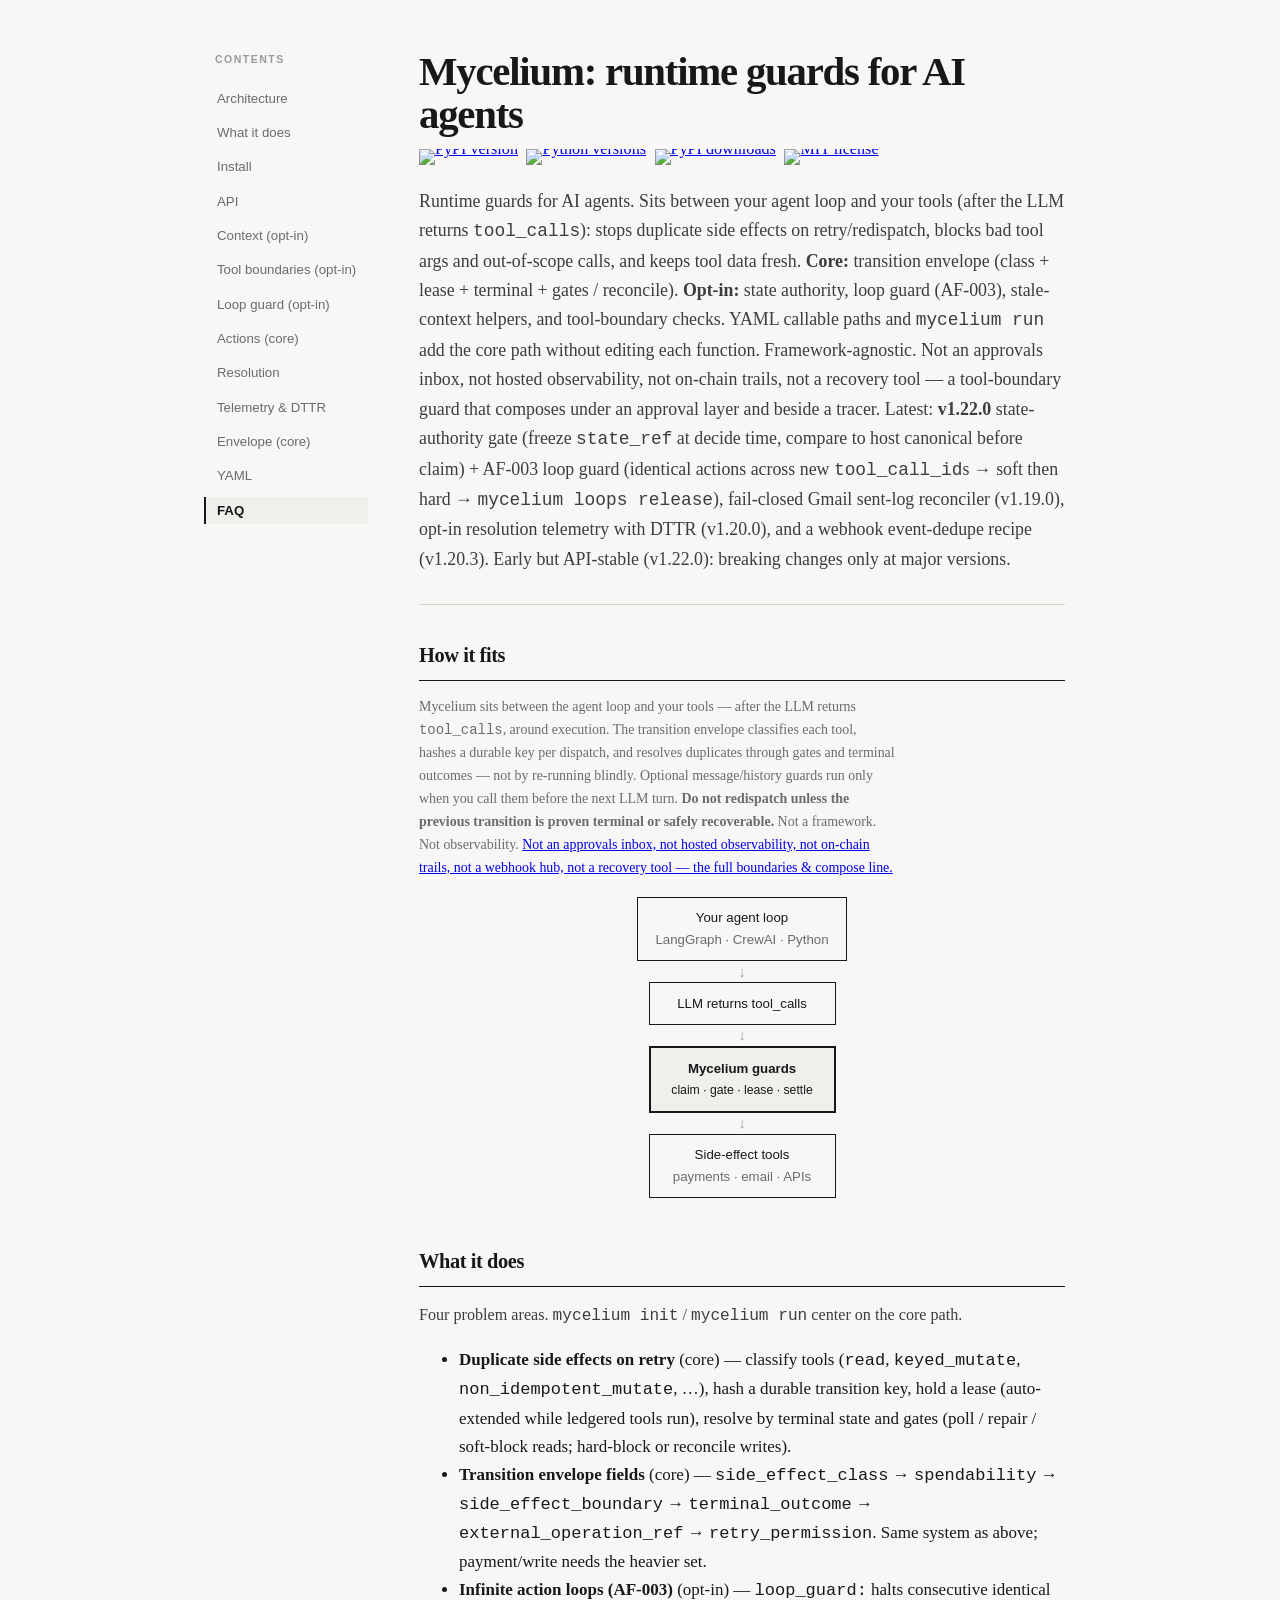
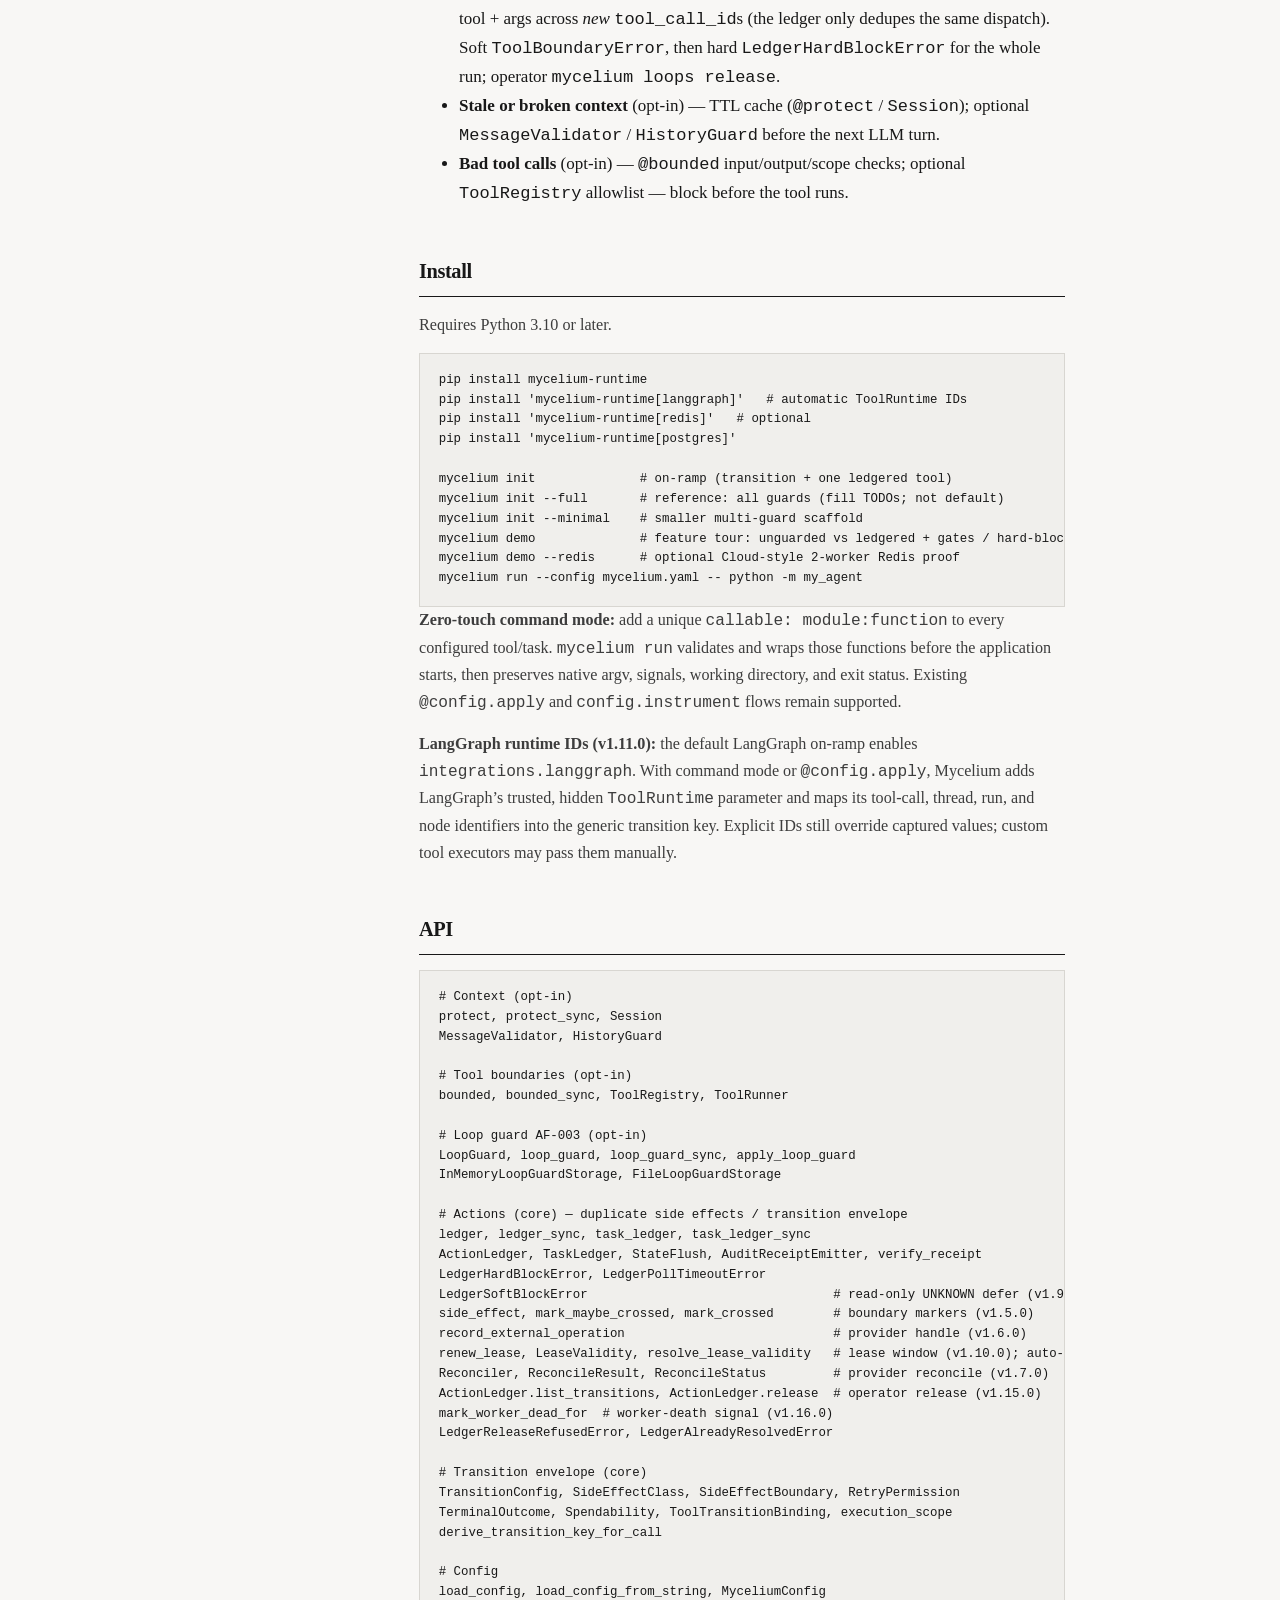
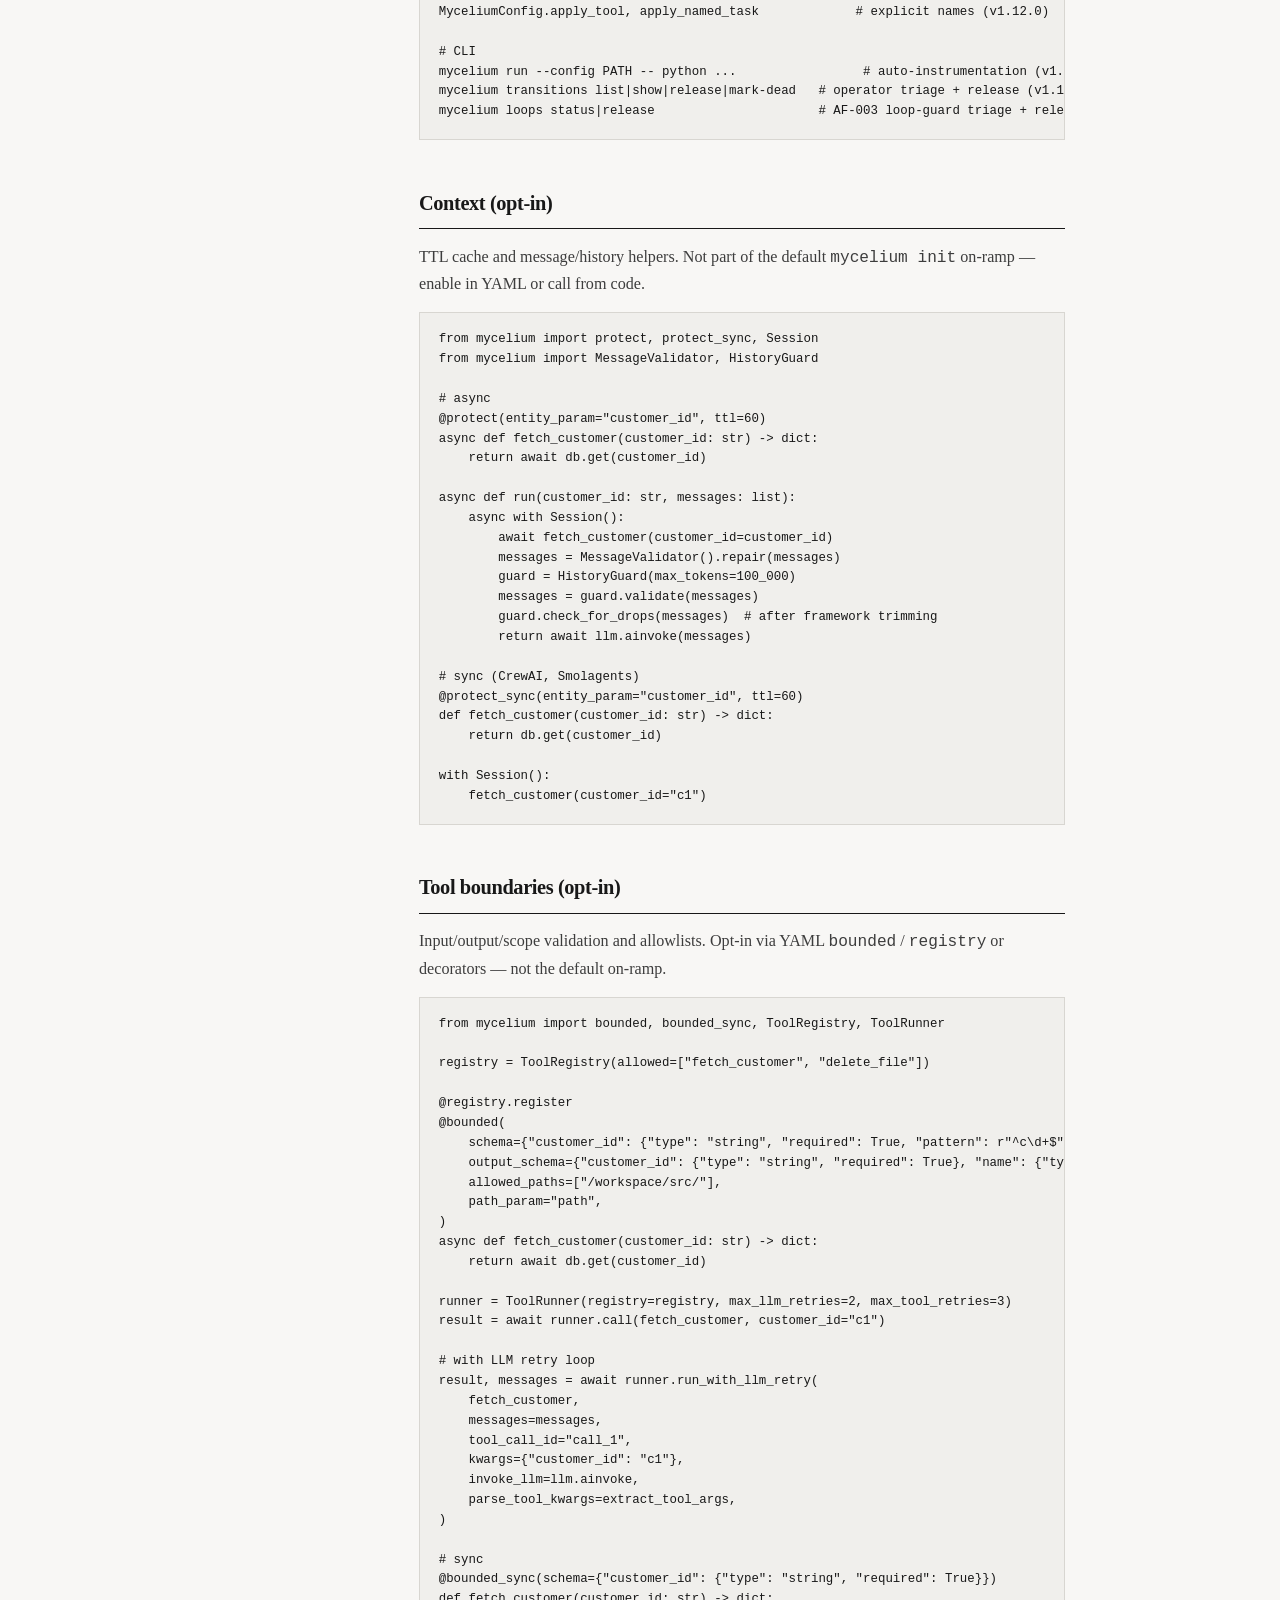
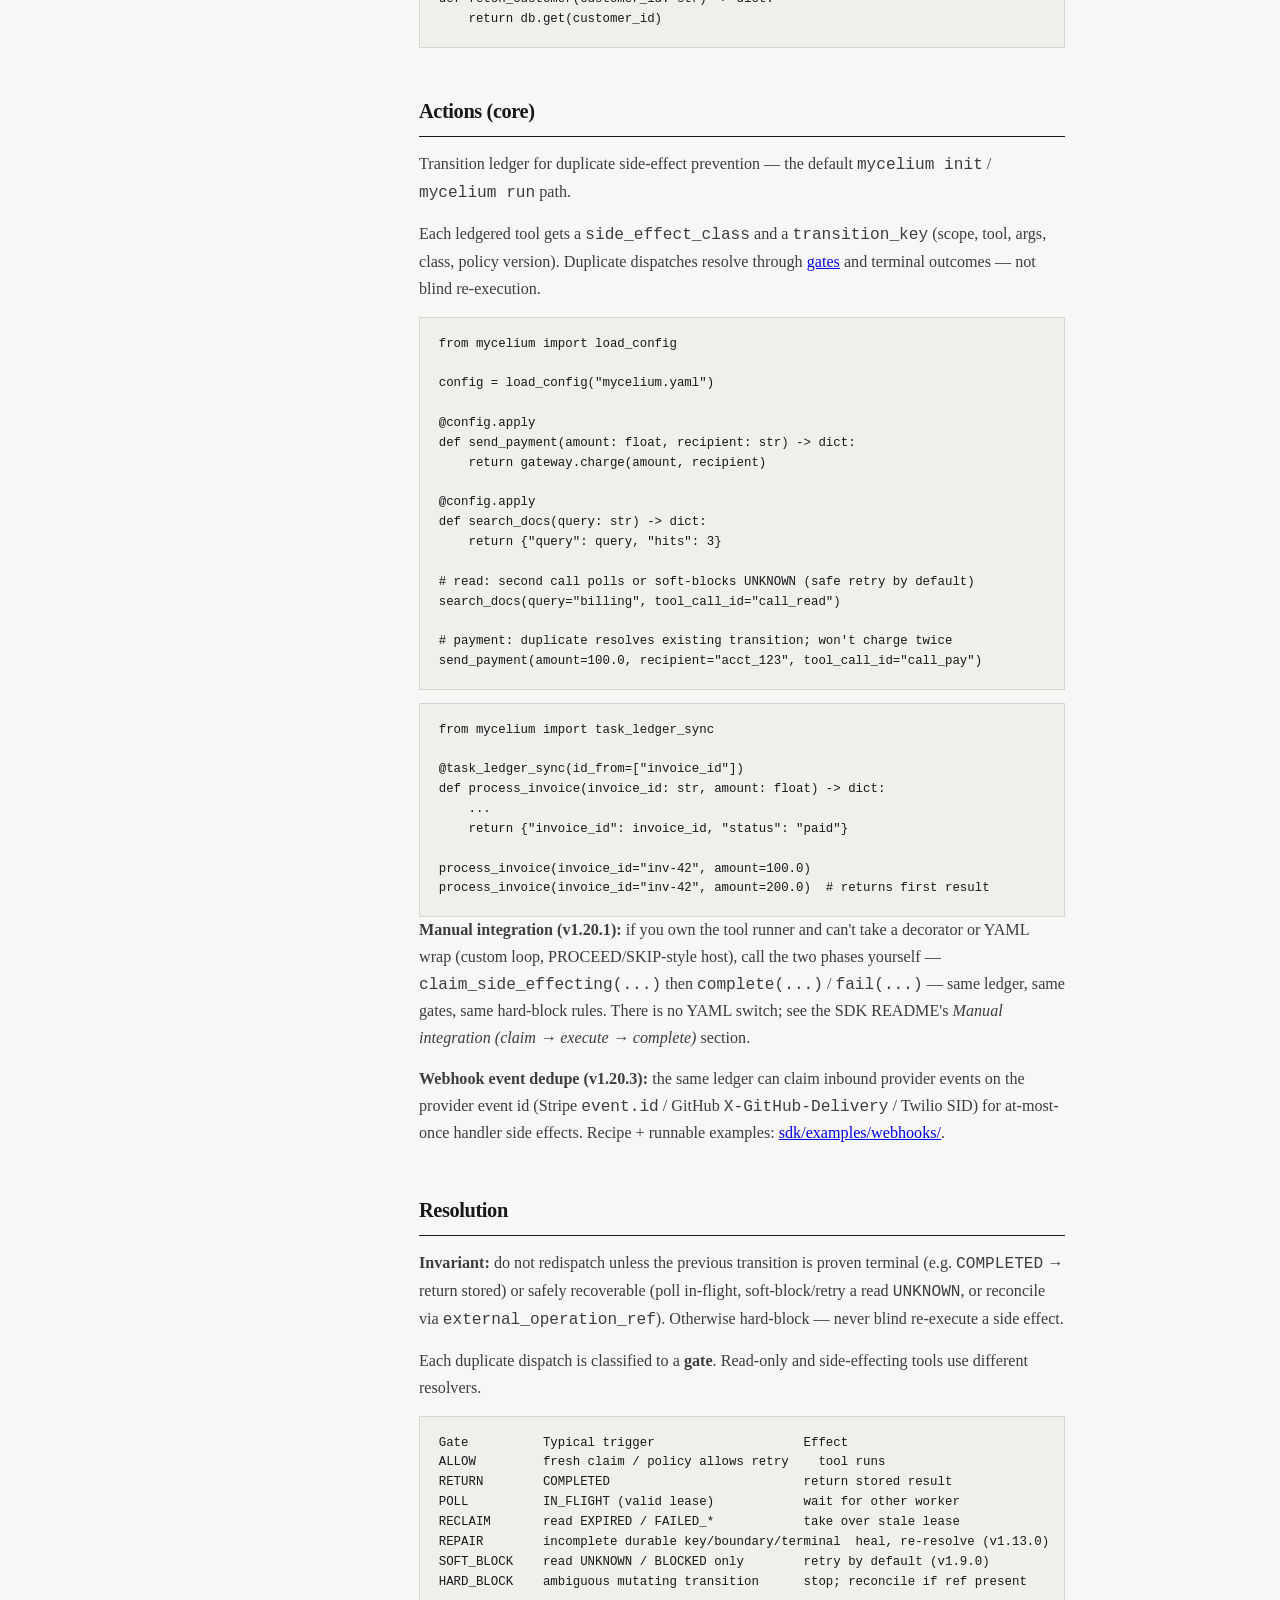
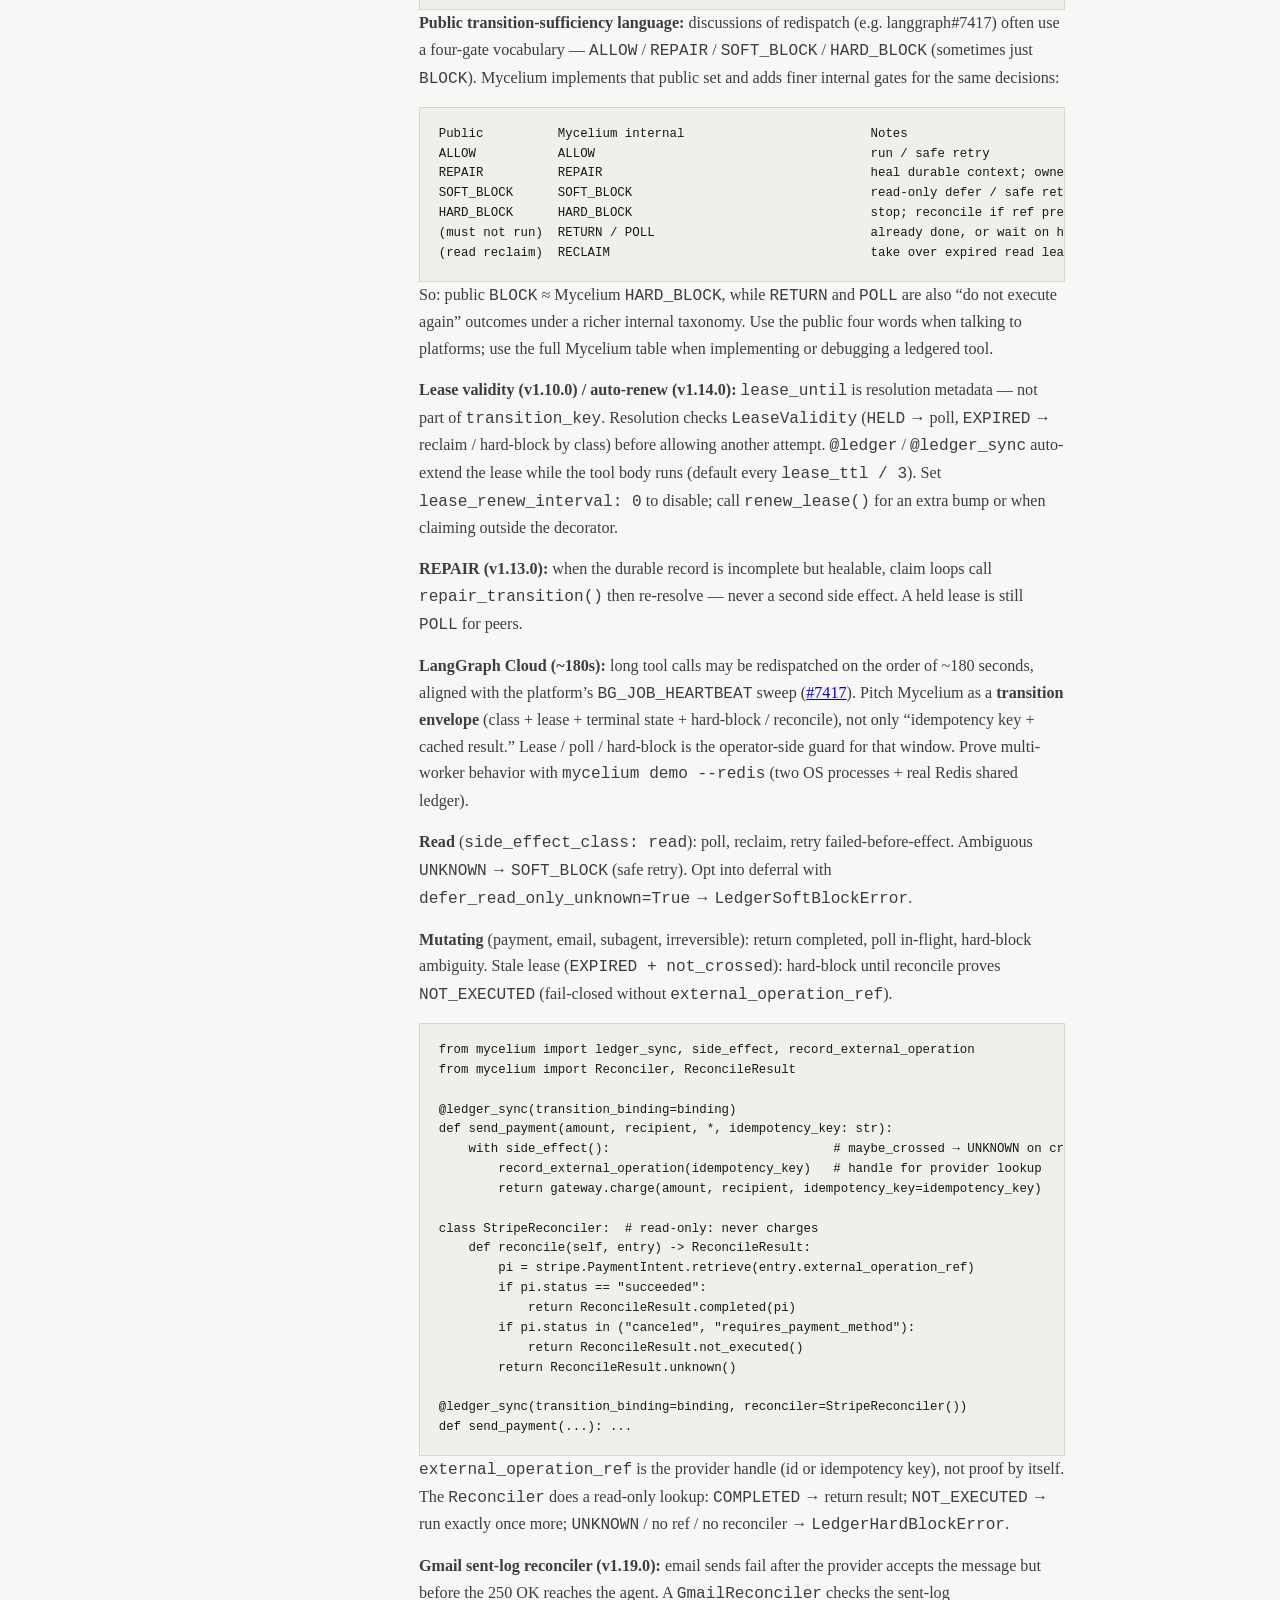
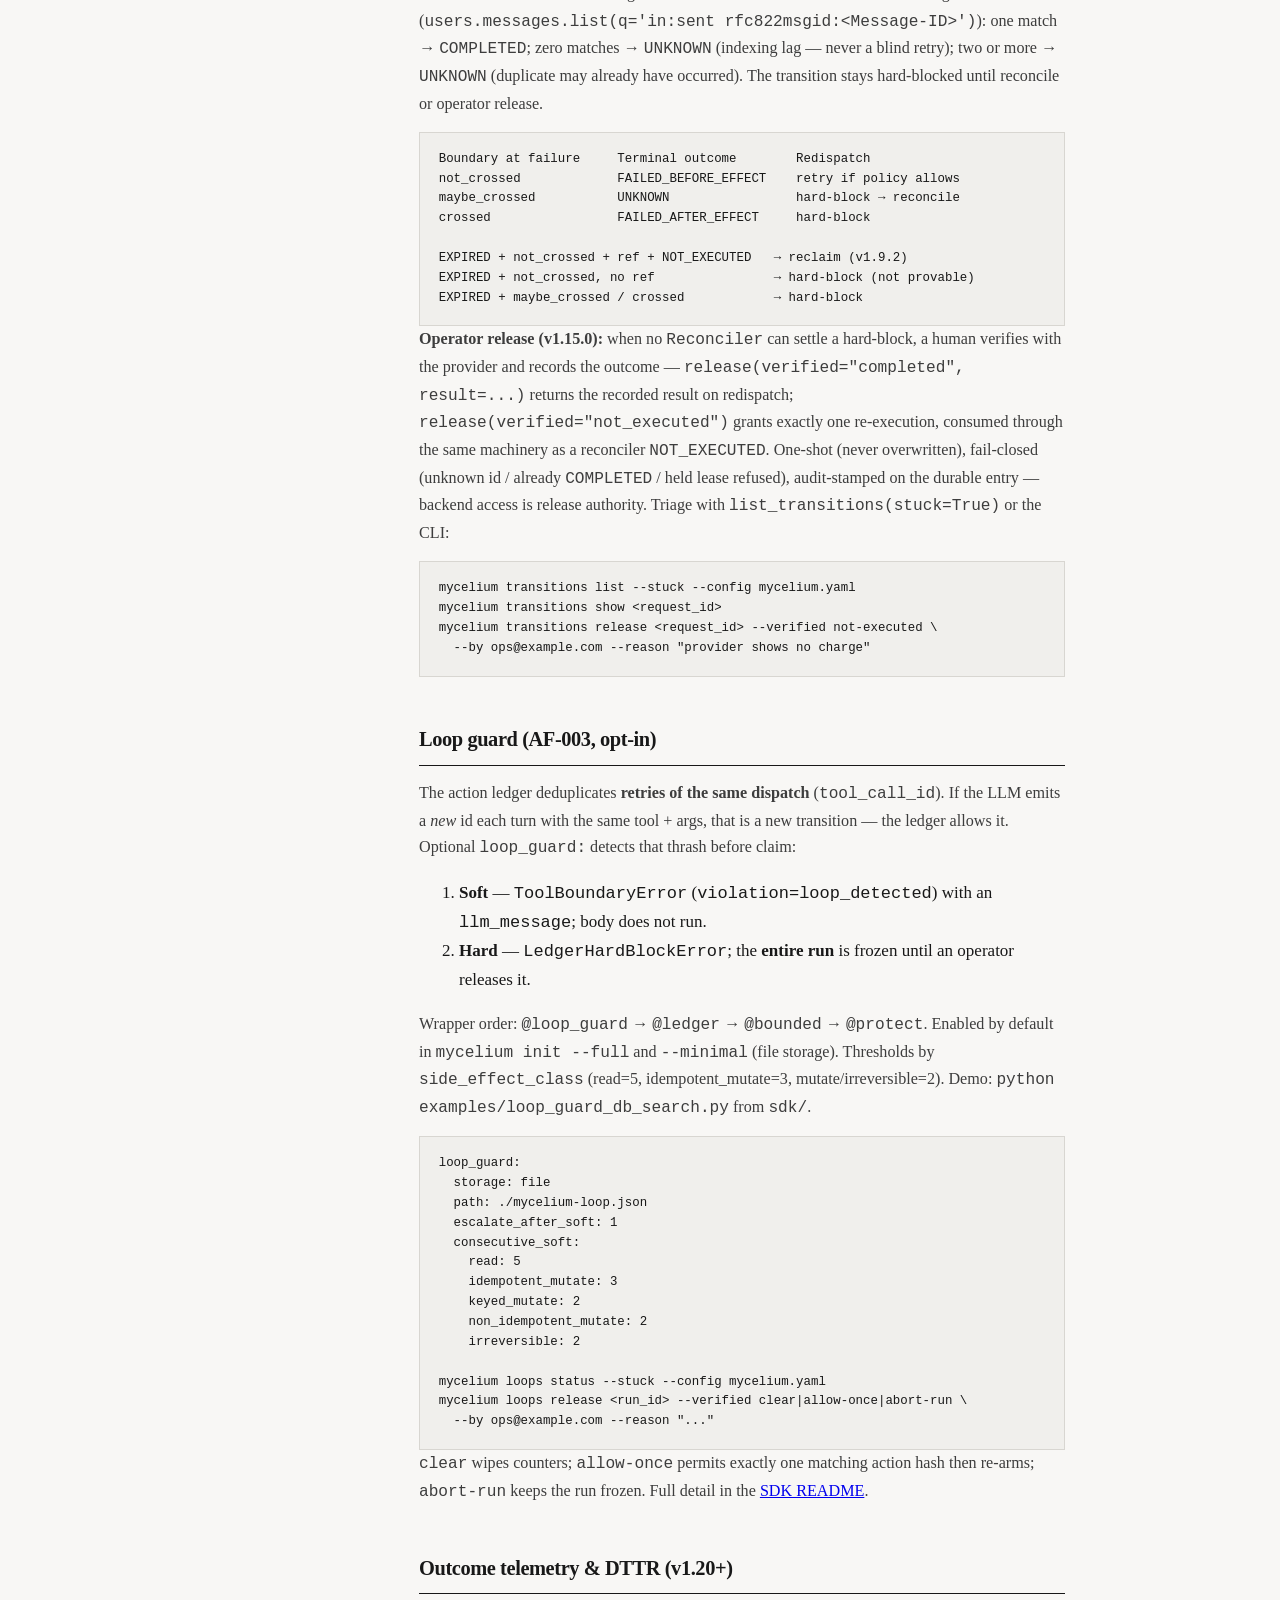
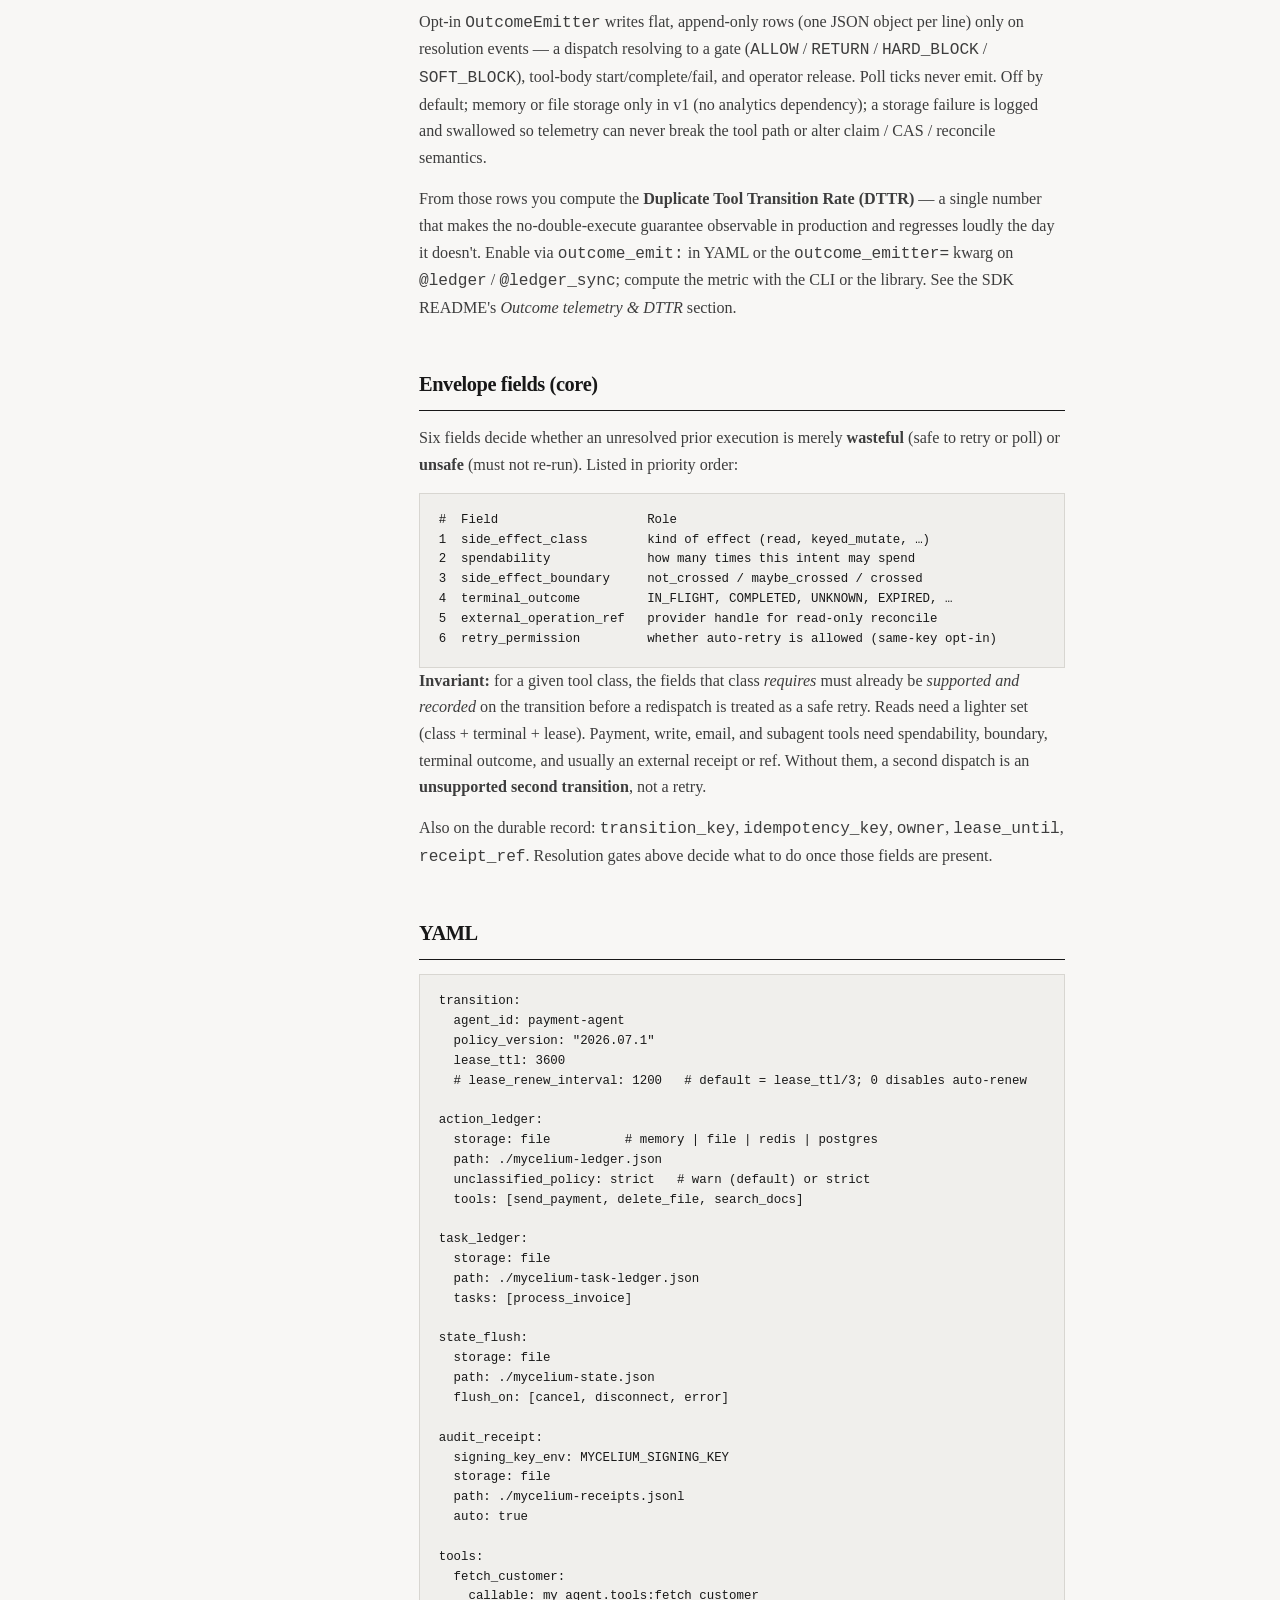
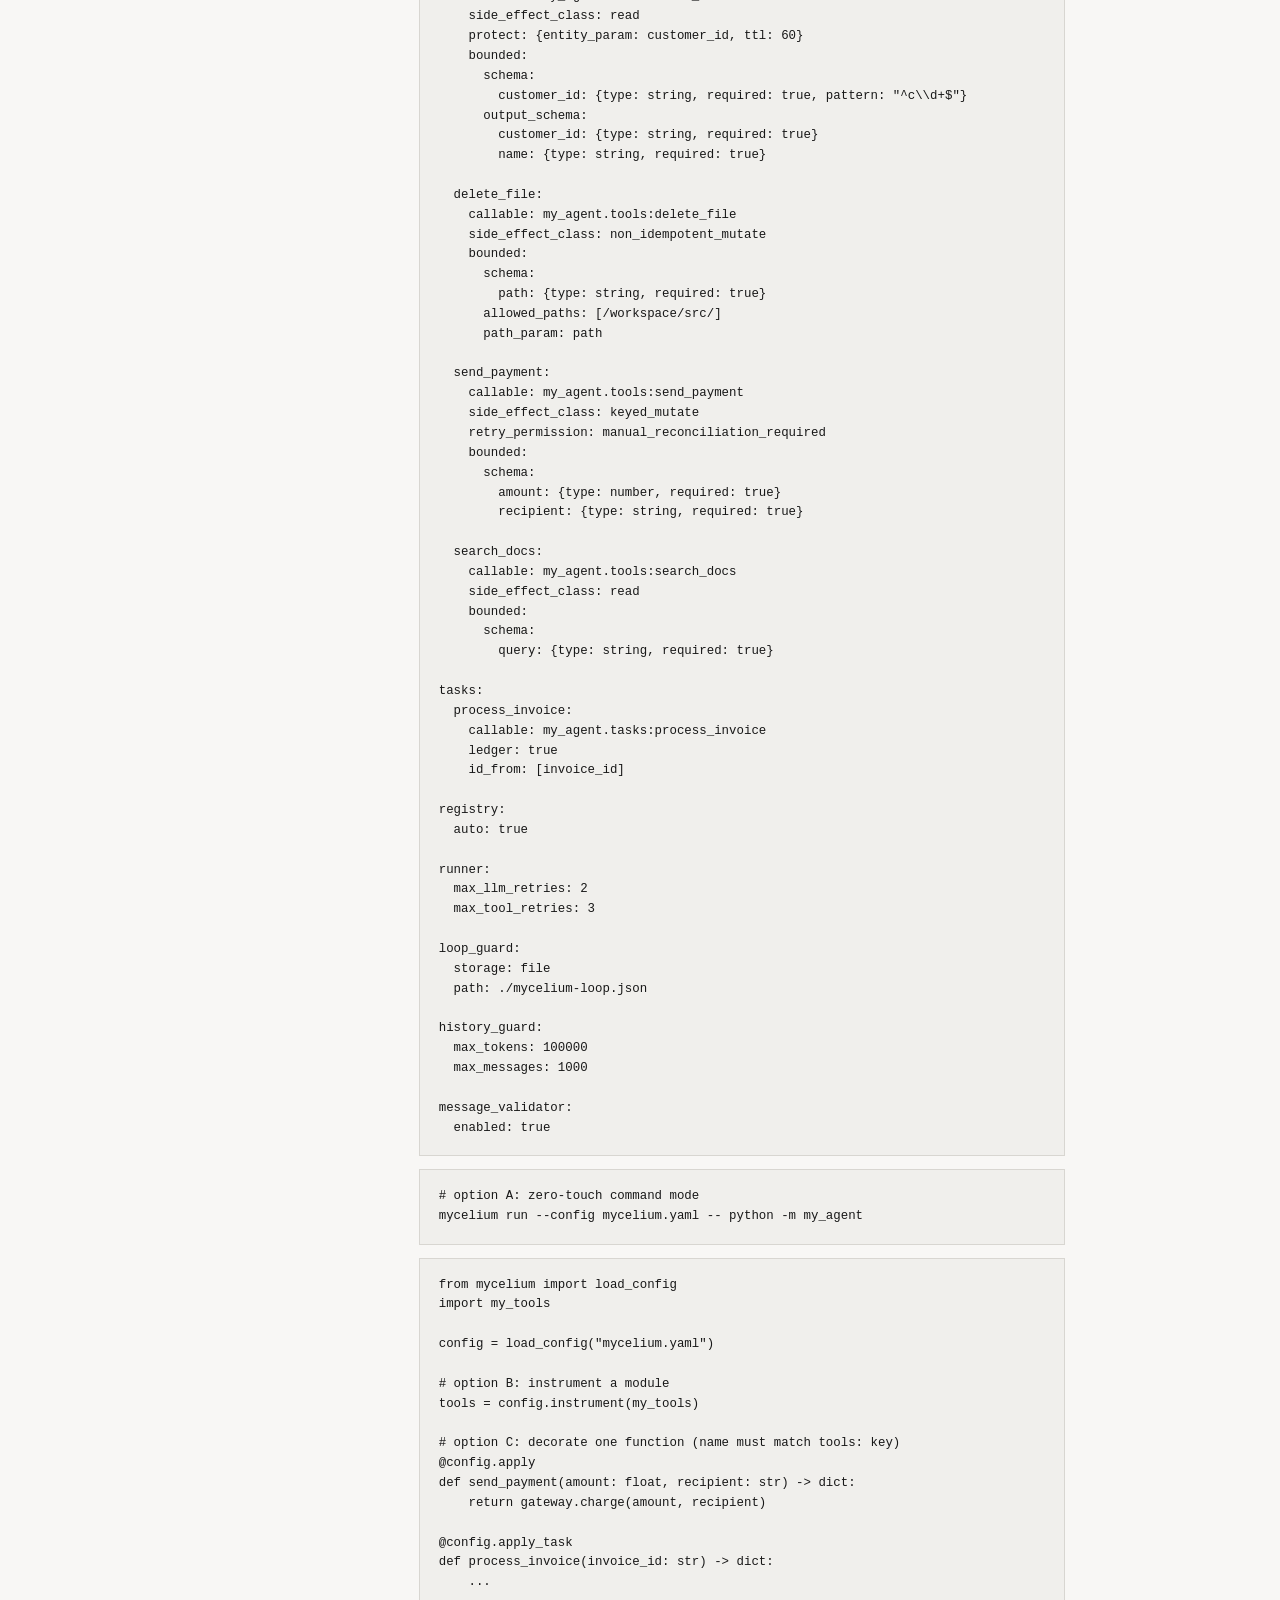
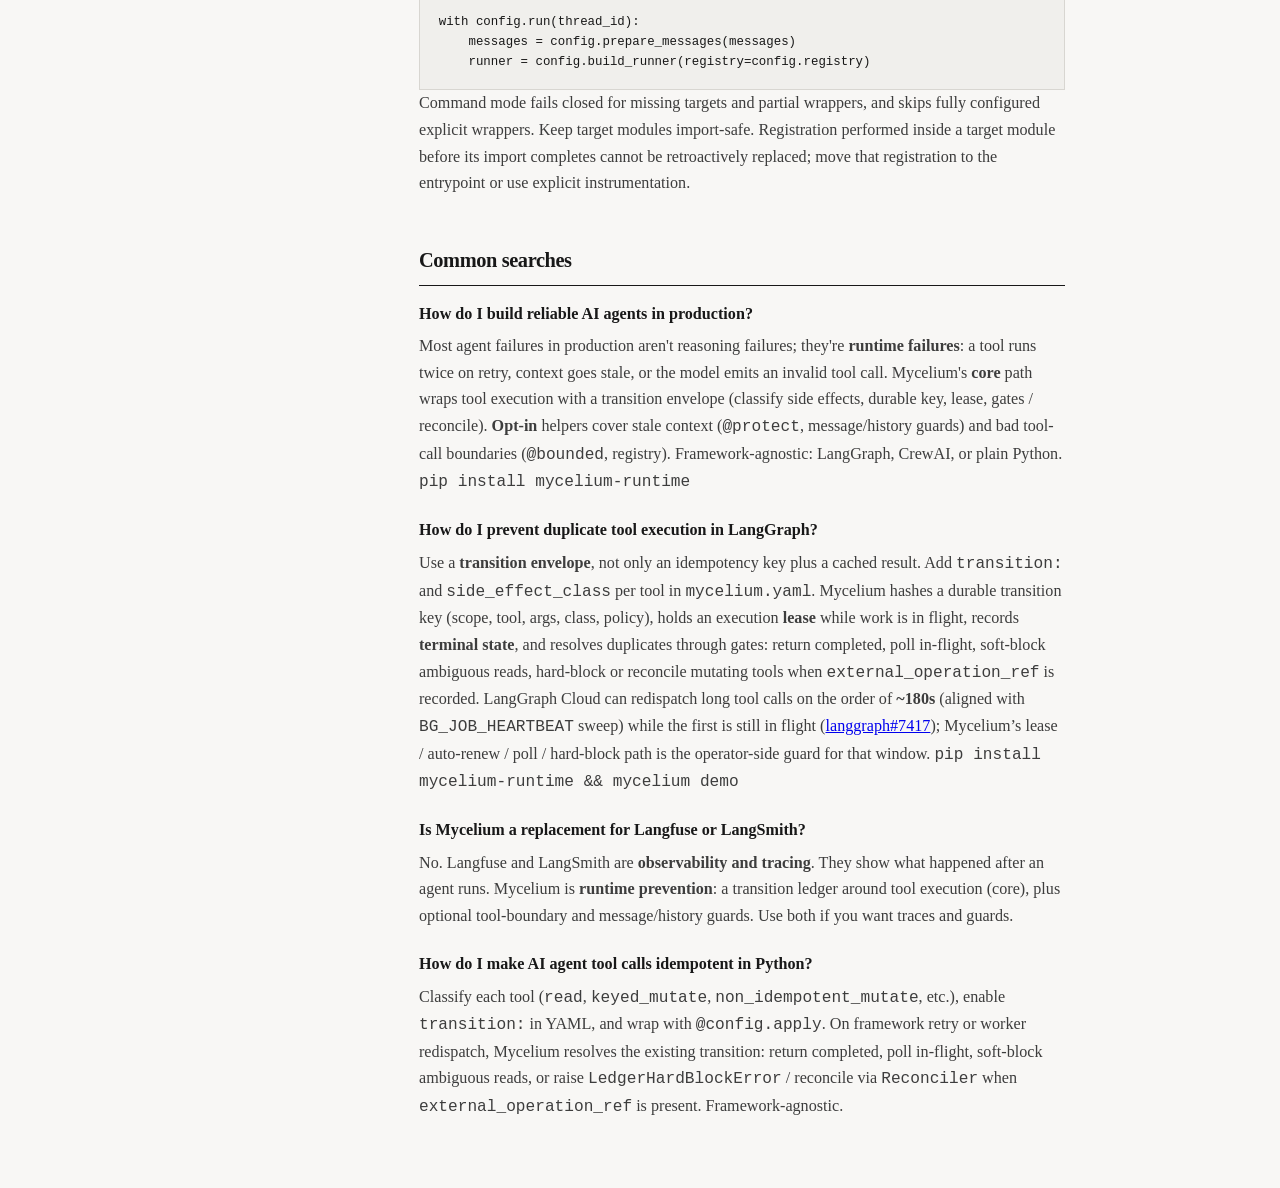
==== docs/index.html @ 19324536 "feat: add state-authority execution gate (v1.22.0) Refuse tool calls derived from a superseded state" ====
<!DOCTYPE html>
<html lang="en">
<head>
  <meta charset="UTF-8">
  <meta name="viewport" content="width=device-width, initial-scale=1.0">
  <title>Mycelium: runtime guards for AI agents</title>
  <meta name="description" content="Build reliable AI agents with runtime guards and zero-touch YAML auto-instrumentation. Prevent duplicate tool execution, stale context, and bad tool calls in LangGraph, CrewAI, and plain Python.">
  <meta name="keywords" content="reliable AI agents, AI agent reliability, production AI agents, AI agent guardrails, LangGraph reliability, CrewAI reliability, agent idempotency, duplicate tool execution, tool calling, runtime guards, Python LLM agents, prevent agent failures">
  <meta name="author" content="Mycelium Labs">
  <meta name="robots" content="index, follow, max-image-preview:large, max-snippet:-1">
  <meta name="theme-color" content="#181818">
  <link rel="canonical" href="https://mycelium-labs.github.io/mycelium/">
  <meta property="og:title" content="Mycelium: runtime guards for AI agents">
  <meta property="og:description" content="Runtime guards and zero-touch YAML auto-instrumentation for reliable AI agent tools.">
  <meta property="og:type" content="website">
  <meta property="og:url" content="https://mycelium-labs.github.io/mycelium/">
  <meta property="og:image" content="https://mycelium-labs.github.io/mycelium/og-image.png">
  <meta property="og:image:width" content="1536">
  <meta property="og:image:height" content="1024">
  <meta property="og:image:alt" content="Mycelium: runtime guards for AI agents">
  <meta property="og:site_name" content="Mycelium">
  <meta property="og:locale" content="en_US">
  <meta name="twitter:card" content="summary_large_image">
  <meta name="twitter:image" content="https://mycelium-labs.github.io/mycelium/og-image.png">
  <meta name="twitter:title" content="Mycelium: runtime guards for AI agents">
  <meta name="twitter:description" content="Reliable AI agents: YAML auto-instrumentation, idempotent tool calls, context validation, and tool boundaries.">
  <script type="application/ld+json">
  {
    "@context": "https://schema.org",
    "@type": "FAQPage",
    "mainEntity": [
      {
        "@type": "Question",
        "name": "How do I build reliable AI agents in production?",
        "acceptedAnswer": {
          "@type": "Answer",
          "text": "Most agent failures in production are not reasoning failures; they are runtime failures: a tool runs twice on retry, context goes stale, or the model emits an invalid tool call. Mycelium's core path wraps tool execution with a transition envelope (classify side effects, durable key, lease, gates). Opt-in helpers cover stale context and bad tool-call boundaries. Framework-agnostic. pip install mycelium-runtime"
        }
      },
      {
        "@type": "Question",
        "name": "How do I prevent duplicate tool execution in LangGraph?",
        "acceptedAnswer": {
          "@type": "Answer",
          "text": "Use a transition envelope, not only an idempotency key plus a cached result. Classify each tool (read vs keyed_mutate vs non_idempotent_mutate, etc.), enable transition: in mycelium.yaml, and use callable paths with mycelium run or @config.apply. Mycelium hashes a durable transition key, holds an execution lease, records terminal state, and resolves duplicates by gates: read tools poll or soft-block UNKNOWN; mutating tools hard-block or reconcile against the provider when you record external_operation_ref. LangGraph Cloud may redispatch long tools around ~180s (BG_JOB_HEARTBEAT sweep). pip install mycelium-runtime && mycelium demo"
        }
      },
      {
        "@type": "Question",
        "name": "Is Mycelium a replacement for Langfuse or LangSmith?",
        "acceptedAnswer": {
          "@type": "Answer",
          "text": "No. Langfuse and LangSmith are observability and tracing tools. They show what happened after an agent runs. Mycelium is runtime prevention: a transition ledger around tool execution (core), plus optional tool-boundary and message/history guards. Use both if you want traces and guards."
        }
      },
      {
        "@type": "Question",
        "name": "How do I make AI agent tool calls idempotent in Python?",
        "acceptedAnswer": {
          "@type": "Answer",
          "text": "Wrap side-effect tools with a ledger that atomically claims request_id or tool_call_id before execution. On retry or redispatch, return the stored result. Mycelium provides @ledger_sync() for sync tools and @ledger() for async. Framework-agnostic; works with LangGraph, CrewAI, or plain Python loops."
        }
      }
    ]
  }
  </script>
  <script type="application/ld+json">
  {
    "@context": "https://schema.org",
    "@type": "SoftwareApplication",
    "name": "Mycelium",
    "alternateName": "mycelium-runtime",
    "applicationCategory": "DeveloperApplication",
    "operatingSystem": "OS Independent",
    "description": "Runtime guards and zero-touch YAML auto-instrumentation for AI agents. Prevent duplicate tool execution, stale context, and invalid tool calls in LangGraph, CrewAI, and plain Python.",
    "url": "https://mycelium-labs.github.io/mycelium/",
    "downloadUrl": "https://pypi.org/project/mycelium-runtime/",
    "codeRepository": "https://github.com/mycelium-labs/mycelium",
    "programmingLanguage": "Python",
    "license": "https://opensource.org/licenses/MIT",
    "keywords": "AI agents, LangGraph, CrewAI, idempotency, duplicate tool execution, agent reliability, runtime guards, tool calling",
    "author": {
      "@type": "Organization",
      "name": "Mycelium Labs",
      "url": "https://github.com/mycelium-labs"
    },
    "offers": {
      "@type": "Offer",
      "price": "0",
      "priceCurrency": "USD"
    }
  }
  </script>
  <script type="application/ld+json">
  {
    "@context": "https://schema.org",
    "@type": "WebSite",
    "name": "Mycelium",
    "url": "https://mycelium-labs.github.io/mycelium/",
    "description": "Runtime guards for AI agents: idempotent tool calls, context validation, and tool boundaries. Framework-agnostic Python.",
    "publisher": {
      "@type": "Organization",
      "name": "Mycelium Labs",
      "url": "https://github.com/mycelium-labs"
    }
  }
  </script>
  <style>
    :root {
      --ink: #181818;
      --ink-soft: #3d3d3d;
      --ink-muted: #6b6b6b;
      --ink-faint: #9a9a9a;
      --paper: #f8f7f5;
      --wash: #f0efec;
      --line: #d8d6d1;
      --sidebar: 9rem;
    }

    * { box-sizing: border-box; }

    html {
      font-size: 17px;
      -webkit-font-smoothing: antialiased;
      scroll-behavior: smooth;
    }

    body {
      margin: 0;
      font-family: Charter, "Iowan Old Style", Palatino, Georgia, serif;
      color: var(--ink);
      background: var(--paper);
      line-height: 1.65;
    }

    .layout {
      display: grid;
      grid-template-columns: var(--sidebar) 1fr;
      gap: 3rem;
      max-width: 54rem;
      margin: 0 auto;
      padding: 3rem 2rem 4rem;
    }

    .sidebar {
      position: sticky;
      top: 2rem;
      align-self: start;
    }

    .sidebar p {
      font-family: "Helvetica Neue", Helvetica, Arial, sans-serif;
      font-size: 0.62rem;
      font-weight: 600;
      letter-spacing: 0.14em;
      text-transform: uppercase;
      color: var(--ink-faint);
      margin: 0 0 1rem;
    }

    .sidebar ol {
      margin: 0;
      padding: 0;
      list-style: none;
      font-family: "Helvetica Neue", Helvetica, Arial, sans-serif;
      font-size: 0.78rem;
      line-height: 1.5;
    }

    .sidebar li { margin-bottom: 0.45rem; }

    .sidebar a {
      color: var(--ink-muted);
      text-decoration: none;
      border-left: 2px solid transparent;
      padding: 0.2rem 0 0.2rem 0.65rem;
      margin-left: -0.65rem;
      display: block;
      transition: color 0.15s, border-color 0.15s, background 0.15s;
    }

    .sidebar a:hover {
      color: var(--ink);
      border-left-color: var(--line);
    }

    .sidebar a:active {
      color: var(--ink);
      background: var(--wash);
      border-left-color: var(--ink);
    }

    .sidebar a.active {
      color: var(--ink);
      font-weight: 600;
      background: var(--wash);
      border-left-color: var(--ink);
    }

    .main { min-width: 0; }

    h1 {
      font-size: 2.4rem;
      font-weight: 700;
      letter-spacing: -0.03em;
      margin: 0 0 0.75rem;
      line-height: 1.05;
    }

    .lede {
      font-size: 1.05rem;
      color: var(--ink-soft);
      margin: 0 0 2rem;
      padding-bottom: 1.75rem;
      border-bottom: 1px solid var(--line);
    }

    .badges {
      display: flex;
      flex-wrap: wrap;
      gap: 0.5rem;
      margin: 0 0 1.25rem;
    }

    .badges a {
      line-height: 0;
    }

    .badges img {
      height: 20px;
      vertical-align: middle;
    }

    section {
      margin-bottom: 2.75rem;
      scroll-margin-top: 2rem;
    }

    h2 {
      font-size: 1.2rem;
      font-weight: 700;
      letter-spacing: -0.02em;
      margin: 0 0 0.85rem;
      padding-bottom: 0.45rem;
      border-bottom: 1px solid var(--ink);
    }

    .faq-item {
      margin-bottom: 1.25rem;
    }

    .faq-item h3 {
      font-size: 0.95rem;
      font-weight: 700;
      margin: 0 0 0.35rem;
      color: var(--ink);
    }

    .faq-item p {
      margin: 0;
    }

    .arch-flow {
      display: flex;
      flex-direction: column;
      align-items: center;
      gap: 0;
      margin: 1rem 0 1.5rem;
      font-family: "Helvetica Neue", Helvetica, Arial, sans-serif;
      font-size: 0.78rem;
    }

    .arch-box {
      border: 1px solid var(--ink);
      padding: 0.55rem 1rem;
      text-align: center;
      min-width: 11rem;
      background: var(--paper);
      color: var(--ink);
    }

    .arch-box.guard {
      background: var(--wash);
      border-width: 2px;
      font-weight: 600;
    }

    .arch-box.muted {
      color: var(--ink-muted);
      border-color: var(--line);
      font-size: 0.72rem;
    }

    .arch-arrow {
      color: var(--ink-faint);
      line-height: 1;
      padding: 0.2rem 0;
      font-size: 0.85rem;
    }

    .arch-caption {
      font-size: 0.82rem;
      color: var(--ink-muted);
      margin: 0 0 0.85rem;
      max-width: 28rem;
    }

    @media (min-width: 520px) {
      .arch-flow.horizontal {
        flex-direction: row;
        align-items: center;
        justify-content: flex-start;
        flex-wrap: wrap;
        gap: 0.35rem;
      }
      .arch-flow.horizontal .arch-arrow {
        padding: 0 0.15rem;
      }
    }

    p {
      margin: 0 0 0.85rem;
      color: var(--ink-soft);
      font-size: 0.95rem;
    }

    pre {
      margin: 0;
      padding: 1rem 1.1rem;
      background: var(--wash);
      border: 1px solid var(--line);
      overflow-x: auto;
      font-family: ui-monospace, Menlo, Consolas, monospace;
      font-size: 0.73rem;
      line-height: 1.6;
      color: var(--ink);
    }

    pre + pre { margin-top: 0.75rem; }

    @media (max-width: 640px) {
      .layout {
        grid-template-columns: 1fr;
        padding: 2rem 1.25rem 3rem;
      }
      .sidebar {
        position: static;
        padding-bottom: 1.25rem;
        border-bottom: 1px solid var(--line);
      }
      .sidebar ol {
        display: grid;
        grid-template-columns: 1fr 1fr;
        gap: 0.25rem 1rem;
      }
      h1 { font-size: 2rem; }
    }
  </style>
</head>
<body>

<div class="layout">

  <aside class="sidebar">
    <p>Contents</p>
    <ol>
      <li><a href="#architecture">Architecture</a></li>
      <li><a href="#scope">What it does</a></li>
      <li><a href="#install">Install</a></li>
      <li><a href="#api">API</a></li>
      <li><a href="#context">Context (opt-in)</a></li>
      <li><a href="#tools">Tool boundaries (opt-in)</a></li>
      <li><a href="#loops">Loop guard (opt-in)</a></li>
      <li><a href="#actions">Actions (core)</a></li>
      <li><a href="#resolution">Resolution</a></li>
      <li><a href="#telemetry">Telemetry &amp; DTTR</a></li>
      <li><a href="#envelope">Envelope (core)</a></li>
      <li><a href="#yaml">YAML</a></li>
      <li><a href="#common-searches">FAQ</a></li>
    </ol>
  </aside>

  <div class="main">

    <h1>Mycelium: runtime guards for AI agents</h1>
    <p class="badges">
      <a href="https://pypi.org/project/mycelium-runtime/"><img src="https://img.shields.io/pypi/v/mycelium-runtime.svg?cacheSeconds=60&amp;release=1.22.0" alt="PyPI version"></a>
      <a href="https://pypi.org/project/mycelium-runtime/"><img src="https://img.shields.io/pypi/pyversions/mycelium-runtime.svg" alt="Python versions"></a>
      <a href="https://pepy.tech/project/mycelium-runtime"><img src="https://static.pepy.tech/badge/mycelium-runtime" alt="PyPI downloads"></a>
      <a href="https://github.com/mycelium-labs/mycelium"><img src="https://img.shields.io/github/license/mycelium-labs/mycelium.svg" alt="MIT license"></a>
    </p>
    <p class="lede">
      Runtime guards for AI agents. Sits between your agent loop and your tools
      (after the LLM returns <code>tool_calls</code>): stops duplicate side effects
      on retry/redispatch, blocks bad tool args and out-of-scope calls, and keeps
      tool data fresh.
      <strong>Core:</strong> transition envelope (class + lease + terminal + gates / reconcile).
      <strong>Opt-in:</strong> state authority, loop guard (AF-003), stale-context helpers, and tool-boundary checks.
      YAML callable paths and <code>mycelium run</code> add the core path without
      editing each function. Framework-agnostic. Not an approvals inbox, not hosted
      observability, not on-chain trails, not a recovery tool — a tool-boundary
      guard that composes under an approval layer and beside a tracer.
      Latest: <strong>v1.22.0</strong> state-authority gate (freeze <code>state_ref</code> at
      decide time, compare to host canonical before claim) + AF-003 loop guard
      (identical actions across new <code>tool_call_id</code>s → soft then hard →
      <code>mycelium loops release</code>), fail-closed Gmail sent-log reconciler (v1.19.0),
      opt-in resolution telemetry with DTTR (v1.20.0), and a webhook event-dedupe
      recipe (v1.20.3).
      Early but API-stable (v1.22.0): breaking changes only at major versions.
    </p>

    <section id="architecture">
      <h2>How it fits</h2>
      <p class="arch-caption">
        Mycelium sits between the agent loop and your tools — after the LLM returns
        <code>tool_calls</code>, around execution. The transition envelope classifies each
        tool, hashes a durable key per dispatch, and resolves duplicates through gates
        and terminal outcomes — not by re-running blindly. Optional message/history
        guards run only when you call them before the next LLM turn.
        <strong>Do not redispatch unless the previous transition is proven terminal or
        safely recoverable.</strong>
        Not a framework. Not observability.
        <a href="https://github.com/mycelium-labs/mycelium/blob/main/sdk/README.md#what-mycelium-does-not-do">Not an approvals inbox, not hosted observability, not on-chain trails, not a webhook hub, not a recovery tool — the full boundaries &amp; compose line.</a>
      </p>
      <div class="arch-flow">
        <div class="arch-box">Your agent loop<br><span style="font-weight:400;color:var(--ink-muted)">LangGraph · CrewAI · Python</span></div>
        <div class="arch-arrow">↓</div>
        <div class="arch-box">LLM returns tool_calls</div>
        <div class="arch-arrow">↓</div>
        <div class="arch-box guard">Mycelium guards<br><span style="font-weight:400;font-size:0.72rem">claim · gate · lease · settle</span></div>
        <div class="arch-arrow">↓</div>
        <div class="arch-box">Side-effect tools<br><span style="font-weight:400;color:var(--ink-muted)">payments · email · APIs</span></div>
      </div>
    </section>

    <section id="scope">
      <h2>What it does</h2>
      <p>
        Four problem areas. <code>mycelium init</code> / <code>mycelium run</code> center on the core path.
      </p>
      <ul>
        <li>
          <strong>Duplicate side effects on retry</strong> (core) — classify tools
          (<code>read</code>, <code>keyed_mutate</code>, <code>non_idempotent_mutate</code>, …),
          hash a durable transition key, hold a lease (auto-extended while ledgered tools
          run), resolve by terminal state and gates
          (poll / repair / soft-block reads; hard-block or reconcile writes).
        </li>
        <li>
          <strong>Transition envelope fields</strong> (core) —
          <code>side_effect_class</code> → <code>spendability</code> →
          <code>side_effect_boundary</code> → <code>terminal_outcome</code> →
          <code>external_operation_ref</code> → <code>retry_permission</code>.
          Same system as above; payment/write needs the heavier set.
        </li>
        <li>
          <strong>Infinite action loops (AF-003)</strong> (opt-in) —
          <code>loop_guard:</code> halts consecutive identical tool + args across
          <em>new</em> <code>tool_call_id</code>s (the ledger only dedupes the same
          dispatch). Soft <code>ToolBoundaryError</code>, then hard
          <code>LedgerHardBlockError</code> for the whole run; operator
          <code>mycelium loops release</code>.
        </li>
        <li>
          <strong>Stale or broken context</strong> (opt-in) — TTL cache
          (<code>@protect</code> / <code>Session</code>); optional
          <code>MessageValidator</code> / <code>HistoryGuard</code> before the next LLM turn.
        </li>
        <li>
          <strong>Bad tool calls</strong> (opt-in) —
          <code>@bounded</code> input/output/scope checks; optional
          <code>ToolRegistry</code> allowlist — block before the tool runs.
        </li>
      </ul>
    </section>

    <section id="install">
      <h2>Install</h2>
      <p>Requires Python 3.10 or later.</p>
      <pre>pip install mycelium-runtime
pip install 'mycelium-runtime[langgraph]'   # automatic ToolRuntime IDs
pip install 'mycelium-runtime[redis]'   # optional
pip install 'mycelium-runtime[postgres]'

mycelium init              # on-ramp (transition + one ledgered tool)
mycelium init --full       # reference: all guards (fill TODOs; not default)
mycelium init --minimal    # smaller multi-guard scaffold
mycelium demo              # feature tour: unguarded vs ledgered + gates / hard-block / release
mycelium demo --redis      # optional Cloud-style 2-worker Redis proof
mycelium run --config mycelium.yaml -- python -m my_agent</pre>
      <p>
        <strong>Zero-touch command mode:</strong> add a unique
        <code>callable: module:function</code> to every configured tool/task.
        <code>mycelium run</code> validates and wraps those functions before
        the application starts, then preserves native argv, signals, working
        directory, and exit status. Existing <code>@config.apply</code> and
        <code>config.instrument</code> flows remain supported.
      </p>
      <p>
        <strong>LangGraph runtime IDs (v1.11.0):</strong> the default LangGraph on-ramp enables
        <code>integrations.langgraph</code>. With command mode or <code>@config.apply</code>,
        Mycelium adds LangGraph’s trusted, hidden <code>ToolRuntime</code>
        parameter and maps its tool-call, thread, run, and node identifiers into
        the generic transition key. Explicit IDs still override captured values;
        custom tool executors may pass them manually.
      </p>
    </section>

    <section id="api">
      <h2>API</h2>
      <pre># Context (opt-in)
protect, protect_sync, Session
MessageValidator, HistoryGuard

# Tool boundaries (opt-in)
bounded, bounded_sync, ToolRegistry, ToolRunner

# Loop guard AF-003 (opt-in)
LoopGuard, loop_guard, loop_guard_sync, apply_loop_guard
InMemoryLoopGuardStorage, FileLoopGuardStorage

# Actions (core) — duplicate side effects / transition envelope
ledger, ledger_sync, task_ledger, task_ledger_sync
ActionLedger, TaskLedger, StateFlush, AuditReceiptEmitter, verify_receipt
LedgerHardBlockError, LedgerPollTimeoutError
LedgerSoftBlockError                                 # read-only UNKNOWN defer (v1.9.0)
side_effect, mark_maybe_crossed, mark_crossed        # boundary markers (v1.5.0)
record_external_operation                            # provider handle (v1.6.0)
renew_lease, LeaseValidity, resolve_lease_validity   # lease window (v1.10.0); auto-renew in @ledger (v1.14.0)
Reconciler, ReconcileResult, ReconcileStatus         # provider reconcile (v1.7.0)
ActionLedger.list_transitions, ActionLedger.release  # operator release (v1.15.0)
mark_worker_dead_for  # worker-death signal (v1.16.0)
LedgerReleaseRefusedError, LedgerAlreadyResolvedError

# Transition envelope (core)
TransitionConfig, SideEffectClass, SideEffectBoundary, RetryPermission
TerminalOutcome, Spendability, ToolTransitionBinding, execution_scope
derive_transition_key_for_call

# Config
load_config, load_config_from_string, MyceliumConfig
MyceliumConfig.apply_tool, apply_named_task             # explicit names (v1.12.0)

# CLI
mycelium run --config PATH -- python ...                 # auto-instrumentation (v1.12.0)
mycelium transitions list|show|release|mark-dead   # operator triage + release (v1.15.0+)
mycelium loops status|release                      # AF-003 loop-guard triage + release</pre>
    </section>

    <section id="context">
      <h2>Context (opt-in)</h2>
      <p>
        TTL cache and message/history helpers. Not part of the default
        <code>mycelium init</code> on-ramp — enable in YAML or call from code.
      </p>
      <pre>from mycelium import protect, protect_sync, Session
from mycelium import MessageValidator, HistoryGuard

# async
@protect(entity_param="customer_id", ttl=60)
async def fetch_customer(customer_id: str) -> dict:
    return await db.get(customer_id)

async def run(customer_id: str, messages: list):
    async with Session():
        await fetch_customer(customer_id=customer_id)
        messages = MessageValidator().repair(messages)
        guard = HistoryGuard(max_tokens=100_000)
        messages = guard.validate(messages)
        guard.check_for_drops(messages)  # after framework trimming
        return await llm.ainvoke(messages)

# sync (CrewAI, Smolagents)
@protect_sync(entity_param="customer_id", ttl=60)
def fetch_customer(customer_id: str) -> dict:
    return db.get(customer_id)

with Session():
    fetch_customer(customer_id="c1")</pre>
    </section>

    <section id="tools">
      <h2>Tool boundaries (opt-in)</h2>
      <p>
        Input/output/scope validation and allowlists. Opt-in via YAML
        <code>bounded</code> / <code>registry</code> or decorators — not the default on-ramp.
      </p>
      <pre>from mycelium import bounded, bounded_sync, ToolRegistry, ToolRunner

registry = ToolRegistry(allowed=["fetch_customer", "delete_file"])

@registry.register
@bounded(
    schema={"customer_id": {"type": "string", "required": True, "pattern": r"^c\d+$"}},
    output_schema={"customer_id": {"type": "string", "required": True}, "name": {"type": "string", "required": True}},
    allowed_paths=["/workspace/src/"],
    path_param="path",
)
async def fetch_customer(customer_id: str) -> dict:
    return await db.get(customer_id)

runner = ToolRunner(registry=registry, max_llm_retries=2, max_tool_retries=3)
result = await runner.call(fetch_customer, customer_id="c1")

# with LLM retry loop
result, messages = await runner.run_with_llm_retry(
    fetch_customer,
    messages=messages,
    tool_call_id="call_1",
    kwargs={"customer_id": "c1"},
    invoke_llm=llm.ainvoke,
    parse_tool_kwargs=extract_tool_args,
)

# sync
@bounded_sync(schema={"customer_id": {"type": "string", "required": True}})
def fetch_customer(customer_id: str) -> dict:
    return db.get(customer_id)</pre>
    </section>

    <section id="actions">
      <h2>Actions (core)</h2>
      <p>
        Transition ledger for duplicate side-effect prevention — the default
        <code>mycelium init</code> / <code>mycelium run</code> path.
      </p>
      <p>
        Each ledgered tool gets a <code>side_effect_class</code> and a
        <code>transition_key</code> (scope, tool, args, class, policy version).
        Duplicate dispatches resolve through <a href="#resolution">gates</a> and
        terminal outcomes — not blind re-execution.
      </p>
      <pre>from mycelium import load_config

config = load_config("mycelium.yaml")

@config.apply
def send_payment(amount: float, recipient: str) -> dict:
    return gateway.charge(amount, recipient)

@config.apply
def search_docs(query: str) -> dict:
    return {"query": query, "hits": 3}

# read: second call polls or soft-blocks UNKNOWN (safe retry by default)
search_docs(query="billing", tool_call_id="call_read")

# payment: duplicate resolves existing transition; won't charge twice
send_payment(amount=100.0, recipient="acct_123", tool_call_id="call_pay")</pre>
      <pre>from mycelium import task_ledger_sync

@task_ledger_sync(id_from=["invoice_id"])
def process_invoice(invoice_id: str, amount: float) -> dict:
    ...
    return {"invoice_id": invoice_id, "status": "paid"}

process_invoice(invoice_id="inv-42", amount=100.0)
process_invoice(invoice_id="inv-42", amount=200.0)  # returns first result</pre>
      <p>
        <strong>Manual integration (v1.20.1):</strong> if you own the tool runner and
        can't take a decorator or YAML wrap (custom loop, PROCEED/SKIP-style host), call
        the two phases yourself — <code>claim_side_effecting(...)</code> then
        <code>complete(...)</code> / <code>fail(...)</code> — same ledger, same gates,
        same hard-block rules. There is no YAML switch; see the SDK README's
        <em>Manual integration (claim → execute → complete)</em> section.
      </p>
      <p>
        <strong>Webhook event dedupe (v1.20.3):</strong> the same ledger can claim inbound
        provider events on the provider event id (Stripe <code>event.id</code> /
        GitHub <code>X-GitHub-Delivery</code> / Twilio SID) for at-most-once handler side
        effects. Recipe + runnable examples:
        <a href="https://github.com/mycelium-labs/mycelium/blob/main/sdk/examples/webhooks/stripe.md">sdk/examples/webhooks/</a>.
      </p>
    </section>

    <section id="resolution">
      <h2>Resolution</h2>
      <p>
        <strong>Invariant:</strong> do not redispatch unless the previous transition is
        proven terminal (e.g. <code>COMPLETED</code> → return stored) or safely
        recoverable (poll in-flight, soft-block/retry a read <code>UNKNOWN</code>, or
        reconcile via <code>external_operation_ref</code>). Otherwise hard-block —
        never blind re-execute a side effect.
      </p>
      <p>
        Each duplicate dispatch is classified to a <strong>gate</strong>. Read-only and
        side-effecting tools use different resolvers.
      </p>
      <pre>Gate          Typical trigger                    Effect
ALLOW         fresh claim / policy allows retry    tool runs
RETURN        COMPLETED                          return stored result
POLL          IN_FLIGHT (valid lease)            wait for other worker
RECLAIM       read EXPIRED / FAILED_*            take over stale lease
REPAIR        incomplete durable key/boundary/terminal  heal, re-resolve (v1.13.0)
SOFT_BLOCK    read UNKNOWN / BLOCKED only        retry by default (v1.9.0)
HARD_BLOCK    ambiguous mutating transition      stop; reconcile if ref present</pre>
      <p id="sufficiency-gates">
        <strong>Public transition-sufficiency language:</strong> discussions of
        redispatch (e.g. langgraph#7417) often use a four-gate vocabulary —
        <code>ALLOW</code> / <code>REPAIR</code> / <code>SOFT_BLOCK</code> /
        <code>HARD_BLOCK</code> (sometimes just <code>BLOCK</code>). Mycelium
        implements that public set and adds finer internal gates for the same
        decisions:
      </p>
      <pre>Public          Mycelium internal                         Notes
ALLOW           ALLOW                                     run / safe retry
REPAIR          REPAIR                                    heal durable context; owner auto-renew / renew_lease for live lease
SOFT_BLOCK      SOFT_BLOCK                                read-only defer / safe retry
HARD_BLOCK      HARD_BLOCK                                stop; reconcile if ref present
(must not run)  RETURN / POLL                             already done, or wait on held lease
(read reclaim)  RECLAIM                                   take over expired read lease and run</pre>
      <p>
        So: public <code>BLOCK</code> ≈ Mycelium <code>HARD_BLOCK</code>, while
        <code>RETURN</code> and <code>POLL</code> are also “do not execute again”
        outcomes under a richer internal taxonomy. Use the public four words when
        talking to platforms; use the full Mycelium table when implementing or
        debugging a ledgered tool.
      </p>
      <p>
        <strong>Lease validity (v1.10.0) / auto-renew (v1.14.0):</strong> <code>lease_until</code> is resolution
        metadata — not part of <code>transition_key</code>. Resolution checks
        <code>LeaseValidity</code> (<code>HELD</code> → poll, <code>EXPIRED</code> →
        reclaim / hard-block by class) before allowing another attempt.
        <code>@ledger</code> / <code>@ledger_sync</code> auto-extend the lease while the
        tool body runs (default every <code>lease_ttl / 3</code>). Set
        <code>lease_renew_interval: 0</code> to disable; call
        <code>renew_lease()</code> for an extra bump or when claiming outside the
        decorator.
      </p>
      <p>
        <strong>REPAIR (v1.13.0):</strong> when the durable record is incomplete but
        healable, claim loops call <code>repair_transition()</code> then re-resolve —
        never a second side effect. A held lease is still <code>POLL</code> for peers.
      </p>
      <p>
        <strong>LangGraph Cloud (~180s):</strong> long tool calls may be redispatched
        on the order of ~180 seconds, aligned with the platform’s
        <code>BG_JOB_HEARTBEAT</code> sweep
        (<a href="https://github.com/langchain-ai/langgraph/issues/7417">#7417</a>).
        Pitch Mycelium as a <strong>transition envelope</strong> (class + lease +
        terminal state + hard-block / reconcile), not only “idempotency key + cached
        result.” Lease / poll / hard-block is the operator-side guard for that window.
        Prove multi-worker behavior with <code>mycelium demo --redis</code> (two OS
        processes + real Redis shared ledger).
      </p>
      <p>
        <strong>Read</strong> (<code>side_effect_class: read</code>): poll, reclaim,
        retry failed-before-effect. Ambiguous <code>UNKNOWN</code> →
        <code>SOFT_BLOCK</code> (safe retry). Opt into deferral with
        <code>defer_read_only_unknown=True</code> → <code>LedgerSoftBlockError</code>.
      </p>
      <p>
        <strong>Mutating</strong> (payment, email, subagent, irreversible): return
        completed, poll in-flight, hard-block ambiguity. Stale lease
        (<code>EXPIRED + not_crossed</code>): hard-block until reconcile proves
        <code>NOT_EXECUTED</code> (fail-closed without <code>external_operation_ref</code>).
      </p>
      <pre>from mycelium import ledger_sync, side_effect, record_external_operation
from mycelium import Reconciler, ReconcileResult

@ledger_sync(transition_binding=binding)
def send_payment(amount, recipient, *, idempotency_key: str):
    with side_effect():                              # maybe_crossed → UNKNOWN on crash
        record_external_operation(idempotency_key)   # handle for provider lookup
        return gateway.charge(amount, recipient, idempotency_key=idempotency_key)

class StripeReconciler:  # read-only: never charges
    def reconcile(self, entry) -> ReconcileResult:
        pi = stripe.PaymentIntent.retrieve(entry.external_operation_ref)
        if pi.status == "succeeded":
            return ReconcileResult.completed(pi)
        if pi.status in ("canceled", "requires_payment_method"):
            return ReconcileResult.not_executed()
        return ReconcileResult.unknown()

@ledger_sync(transition_binding=binding, reconciler=StripeReconciler())
def send_payment(...): ...</pre>
      <p>
        <code>external_operation_ref</code> is the provider handle (id or idempotency key),
        not proof by itself. The <code>Reconciler</code> does a read-only lookup:
        <code>COMPLETED</code> → return result;
        <code>NOT_EXECUTED</code> → run exactly once more;
        <code>UNKNOWN</code> / no ref / no reconciler → <code>LedgerHardBlockError</code>.
      </p>
      <p>
        <strong>Gmail sent-log reconciler (v1.19.0):</strong> email sends fail after the
        provider accepts the message but before the 250 OK reaches the agent. A
        <code>GmailReconciler</code> checks the sent-log
        (<code>users.messages.list(q='in:sent rfc822msgid:&lt;Message-ID&gt;')</code>):
        one match → <code>COMPLETED</code>; zero matches → <code>UNKNOWN</code> (indexing
        lag — never a blind retry); two or more → <code>UNKNOWN</code> (duplicate may
        already have occurred). The transition stays hard-blocked until reconcile or
        operator release.
      </p>
      <pre>Boundary at failure     Terminal outcome        Redispatch
not_crossed             FAILED_BEFORE_EFFECT    retry if policy allows
maybe_crossed           UNKNOWN                 hard-block → reconcile
crossed                 FAILED_AFTER_EFFECT     hard-block

EXPIRED + not_crossed + ref + NOT_EXECUTED   → reclaim (v1.9.2)
EXPIRED + not_crossed, no ref                → hard-block (not provable)
EXPIRED + maybe_crossed / crossed            → hard-block</pre>
      <p>
        <strong>Operator release (v1.15.0):</strong> when no <code>Reconciler</code>
        can settle a hard-block, a human verifies with the provider and records
        the outcome — <code>release(verified="completed", result=...)</code>
        returns the recorded result on redispatch;
        <code>release(verified="not_executed")</code> grants exactly one
        re-execution, consumed through the same machinery as a reconciler
        <code>NOT_EXECUTED</code>. One-shot (never overwritten), fail-closed
        (unknown id / already <code>COMPLETED</code> / held lease refused),
        audit-stamped on the durable entry — backend access is release
        authority. Triage with <code>list_transitions(stuck=True)</code> or the
        CLI:
      </p>
      <pre>mycelium transitions list --stuck --config mycelium.yaml
mycelium transitions show &lt;request_id&gt;
mycelium transitions release &lt;request_id&gt; --verified not-executed \
  --by ops@example.com --reason "provider shows no charge"</pre>
    </section>

    <section id="loops">
      <h2>Loop guard (AF-003, opt-in)</h2>
      <p>
        The action ledger deduplicates <strong>retries of the same dispatch</strong>
        (<code>tool_call_id</code>). If the LLM emits a <em>new</em> id each turn with
        the same tool + args, that is a new transition — the ledger allows it.
        Optional <code>loop_guard:</code> detects that thrash before claim:
      </p>
      <ol>
        <li>
          <strong>Soft</strong> — <code>ToolBoundaryError</code>
          (<code>violation=loop_detected</code>) with an <code>llm_message</code>;
          body does not run.
        </li>
        <li>
          <strong>Hard</strong> — <code>LedgerHardBlockError</code>; the
          <strong>entire run</strong> is frozen until an operator releases it.
        </li>
      </ol>
      <p>
        Wrapper order: <code>@loop_guard</code> → <code>@ledger</code> →
        <code>@bounded</code> → <code>@protect</code>. Enabled by default in
        <code>mycelium init --full</code> and <code>--minimal</code> (file storage).
        Thresholds by <code>side_effect_class</code> (read=5, idempotent_mutate=3,
        mutate/irreversible=2). Demo:
        <code>python examples/loop_guard_db_search.py</code> from <code>sdk/</code>.
      </p>
      <pre>loop_guard:
  storage: file
  path: ./mycelium-loop.json
  escalate_after_soft: 1
  consecutive_soft:
    read: 5
    idempotent_mutate: 3
    keyed_mutate: 2
    non_idempotent_mutate: 2
    irreversible: 2

mycelium loops status --stuck --config mycelium.yaml
mycelium loops release &lt;run_id&gt; --verified clear|allow-once|abort-run \
  --by ops@example.com --reason "..."</pre>
      <p>
        <code>clear</code> wipes counters; <code>allow-once</code> permits exactly one
        matching action hash then re-arms; <code>abort-run</code> keeps the run frozen.
        Full detail in the
        <a href="https://github.com/mycelium-labs/mycelium/blob/main/sdk/README.md#loop-guard-af-003-identical-actions-across-new-tool_call_ids">SDK README</a>.
      </p>
    </section>

    <section id="telemetry">
      <h2>Outcome telemetry &amp; DTTR (v1.20+)</h2>
      <p>
        Opt-in <code>OutcomeEmitter</code> writes flat, append-only rows (one JSON object
        per line) only on resolution events — a dispatch resolving to a gate
        (<code>ALLOW</code> / <code>RETURN</code> / <code>HARD_BLOCK</code> /
        <code>SOFT_BLOCK</code>), tool-body start/complete/fail, and operator release.
        Poll ticks never emit. Off by default; memory or file storage only in v1 (no
        analytics dependency); a storage failure is logged and swallowed so telemetry can
        never break the tool path or alter claim / CAS / reconcile semantics.
      </p>
      <p>
        From those rows you compute the <strong>Duplicate Tool Transition Rate (DTTR)</strong>
        — a single number that makes the no-double-execute guarantee observable in production
        and regresses loudly the day it doesn't. Enable via <code>outcome_emit:</code> in YAML
        or the <code>outcome_emitter=</code> kwarg on <code>@ledger</code> /
        <code>@ledger_sync</code>; compute the metric with the CLI or the library. See the
        SDK README's <em>Outcome telemetry &amp; DTTR</em> section.
      </p>
    </section>

    <section id="envelope">
      <h2>Envelope fields (core)</h2>
      <p>
        Six fields decide whether an unresolved prior execution is merely
        <strong>wasteful</strong> (safe to retry or poll) or <strong>unsafe</strong>
        (must not re-run). Listed in priority order:
      </p>
      <pre>#  Field                    Role
1  side_effect_class        kind of effect (read, keyed_mutate, …)
2  spendability             how many times this intent may spend
3  side_effect_boundary     not_crossed / maybe_crossed / crossed
4  terminal_outcome         IN_FLIGHT, COMPLETED, UNKNOWN, EXPIRED, …
5  external_operation_ref   provider handle for read-only reconcile
6  retry_permission         whether auto-retry is allowed (same-key opt-in)</pre>
      <p>
        <strong>Invariant:</strong> for a given tool class, the fields that class
        <em>requires</em> must already be <em>supported and recorded</em> on the
        transition before a redispatch is treated as a safe retry. Reads need a
        lighter set (class + terminal + lease). Payment, write, email, and subagent
        tools need spendability, boundary, terminal outcome, and usually an external
        receipt or ref. Without them, a second dispatch is an
        <strong>unsupported second transition</strong>, not a retry.
      </p>
      <p>
        Also on the durable record: <code>transition_key</code>,
        <code>idempotency_key</code>, <code>owner</code>, <code>lease_until</code>,
        <code>receipt_ref</code>. Resolution gates above decide what to do once
        those fields are present.
      </p>
    </section>

    <section id="yaml">
      <h2>YAML</h2>
      <pre>transition:
  agent_id: payment-agent
  policy_version: "2026.07.1"
  lease_ttl: 3600
  # lease_renew_interval: 1200   # default = lease_ttl/3; 0 disables auto-renew

action_ledger:
  storage: file          # memory | file | redis | postgres
  path: ./mycelium-ledger.json
  unclassified_policy: strict   # warn (default) or strict
  tools: [send_payment, delete_file, search_docs]

task_ledger:
  storage: file
  path: ./mycelium-task-ledger.json
  tasks: [process_invoice]

state_flush:
  storage: file
  path: ./mycelium-state.json
  flush_on: [cancel, disconnect, error]

audit_receipt:
  signing_key_env: MYCELIUM_SIGNING_KEY
  storage: file
  path: ./mycelium-receipts.jsonl
  auto: true

tools:
  fetch_customer:
    callable: my_agent.tools:fetch_customer
    side_effect_class: read
    protect: {entity_param: customer_id, ttl: 60}
    bounded:
      schema:
        customer_id: {type: string, required: true, pattern: "^c\\d+$"}
      output_schema:
        customer_id: {type: string, required: true}
        name: {type: string, required: true}

  delete_file:
    callable: my_agent.tools:delete_file
    side_effect_class: non_idempotent_mutate
    bounded:
      schema:
        path: {type: string, required: true}
      allowed_paths: [/workspace/src/]
      path_param: path

  send_payment:
    callable: my_agent.tools:send_payment
    side_effect_class: keyed_mutate
    retry_permission: manual_reconciliation_required
    bounded:
      schema:
        amount: {type: number, required: true}
        recipient: {type: string, required: true}

  search_docs:
    callable: my_agent.tools:search_docs
    side_effect_class: read
    bounded:
      schema:
        query: {type: string, required: true}

tasks:
  process_invoice:
    callable: my_agent.tasks:process_invoice
    ledger: true
    id_from: [invoice_id]

registry:
  auto: true

runner:
  max_llm_retries: 2
  max_tool_retries: 3

loop_guard:
  storage: file
  path: ./mycelium-loop.json

history_guard:
  max_tokens: 100000
  max_messages: 1000

message_validator:
  enabled: true</pre>
      <pre># option A: zero-touch command mode
mycelium run --config mycelium.yaml -- python -m my_agent</pre>
      <pre>from mycelium import load_config
import my_tools

config = load_config("mycelium.yaml")

# option B: instrument a module
tools = config.instrument(my_tools)

# option C: decorate one function (name must match tools: key)
@config.apply
def send_payment(amount: float, recipient: str) -> dict:
    return gateway.charge(amount, recipient)

@config.apply_task
def process_invoice(invoice_id: str) -> dict:
    ...

with config.run(thread_id):
    messages = config.prepare_messages(messages)
    runner = config.build_runner(registry=config.registry)</pre>
      <p>
        Command mode fails closed for missing targets and partial wrappers, and
        skips fully configured explicit wrappers. Keep target modules
        import-safe. Registration performed inside a target module before its
        import completes cannot be retroactively replaced; move that
        registration to the entrypoint or use explicit instrumentation.
      </p>
    </section>

    <section id="common-searches">
      <h2>Common searches</h2>

      <div class="faq-item">
        <h3>How do I build reliable AI agents in production?</h3>
        <p>
          Most agent failures in production aren't reasoning failures; they're
          <strong>runtime failures</strong>: a tool runs twice on retry, context goes stale,
          or the model emits an invalid tool call. Mycelium's <strong>core</strong> path wraps
          tool execution with a transition envelope (classify side effects, durable key,
          lease, gates / reconcile). <strong>Opt-in</strong> helpers cover stale context
          (<code>@protect</code>, message/history guards) and bad tool-call boundaries
          (<code>@bounded</code>, registry). Framework-agnostic: LangGraph, CrewAI, or plain
          Python. <code>pip install mycelium-runtime</code>
        </p>
      </div>

      <div class="faq-item">
        <h3>How do I prevent duplicate tool execution in LangGraph?</h3>
        <p>
          Use a <strong>transition envelope</strong>, not only an idempotency key plus a
          cached result. Add <code>transition:</code> and <code>side_effect_class</code>
          per tool in <code>mycelium.yaml</code>. Mycelium hashes a durable transition
          key (scope, tool, args, class, policy), holds an execution
          <strong>lease</strong> while work is in flight, records
          <strong>terminal state</strong>, and resolves duplicates through gates: return
          completed, poll in-flight, soft-block ambiguous reads, hard-block or reconcile
          mutating tools when <code>external_operation_ref</code> is recorded.
          LangGraph Cloud can redispatch long tool calls on the order of
          <strong>~180s</strong> (aligned with <code>BG_JOB_HEARTBEAT</code> sweep) while
          the first is still in flight
          (<a href="https://github.com/langchain-ai/langgraph/issues/7417">langgraph#7417</a>);
          Mycelium’s lease / auto-renew / poll / hard-block path is the operator-side guard for that
          window. <code>pip install mycelium-runtime &amp;&amp; mycelium demo</code>
        </p>
      </div>

      <div class="faq-item">
        <h3>Is Mycelium a replacement for Langfuse or LangSmith?</h3>
        <p>
          No. Langfuse and LangSmith are <strong>observability and tracing</strong>. They show
          what happened after an agent runs. Mycelium is <strong>runtime prevention</strong>:
          a transition ledger around tool execution (core), plus optional tool-boundary and
          message/history guards. Use both if you want traces and guards.
        </p>
      </div>

      <div class="faq-item">
        <h3>How do I make AI agent tool calls idempotent in Python?</h3>
        <p>
          Classify each tool (<code>read</code>, <code>keyed_mutate</code>, <code>non_idempotent_mutate</code>, etc.), enable
          <code>transition:</code> in YAML, and wrap with <code>@config.apply</code>.
          On framework retry or worker redispatch, Mycelium resolves the existing
          transition: return completed, poll in-flight, soft-block ambiguous reads,
          or raise <code>LedgerHardBlockError</code> / reconcile via
          <code>Reconciler</code> when <code>external_operation_ref</code> is present.
          Framework-agnostic.
        </p>
      </div>
    </section>

  </div>
</div>

<script>
  (function () {
    const links = Array.from(document.querySelectorAll(".sidebar a"));
    const sections = links
      .map((link) => document.querySelector(link.getAttribute("href")))
      .filter(Boolean);

    function setActive(id) {
      links.forEach((link) => {
        link.classList.toggle("active", link.getAttribute("href") === "#" + id);
      });
    }

    links.forEach((link) => {
      link.addEventListener("click", () => {
        setActive(link.getAttribute("href").slice(1));
      });
    });

    const observer = new IntersectionObserver(
      (entries) => {
        const visible = entries
          .filter((e) => e.isIntersecting)
          .sort((a, b) => b.intersectionRatio - a.intersectionRatio);
        if (visible.length) setActive(visible[0].target.id);
      },
      { rootMargin: "-20% 0px -60% 0px", threshold: [0, 0.25, 0.5, 1] }
    );

    sections.forEach((section) => observer.observe(section));

    if (location.hash) {
      setActive(location.hash.slice(1));
    } else if (sections.length) {
      setActive(sections[0].id);
    }
  })();
</script>

</body>
</html>
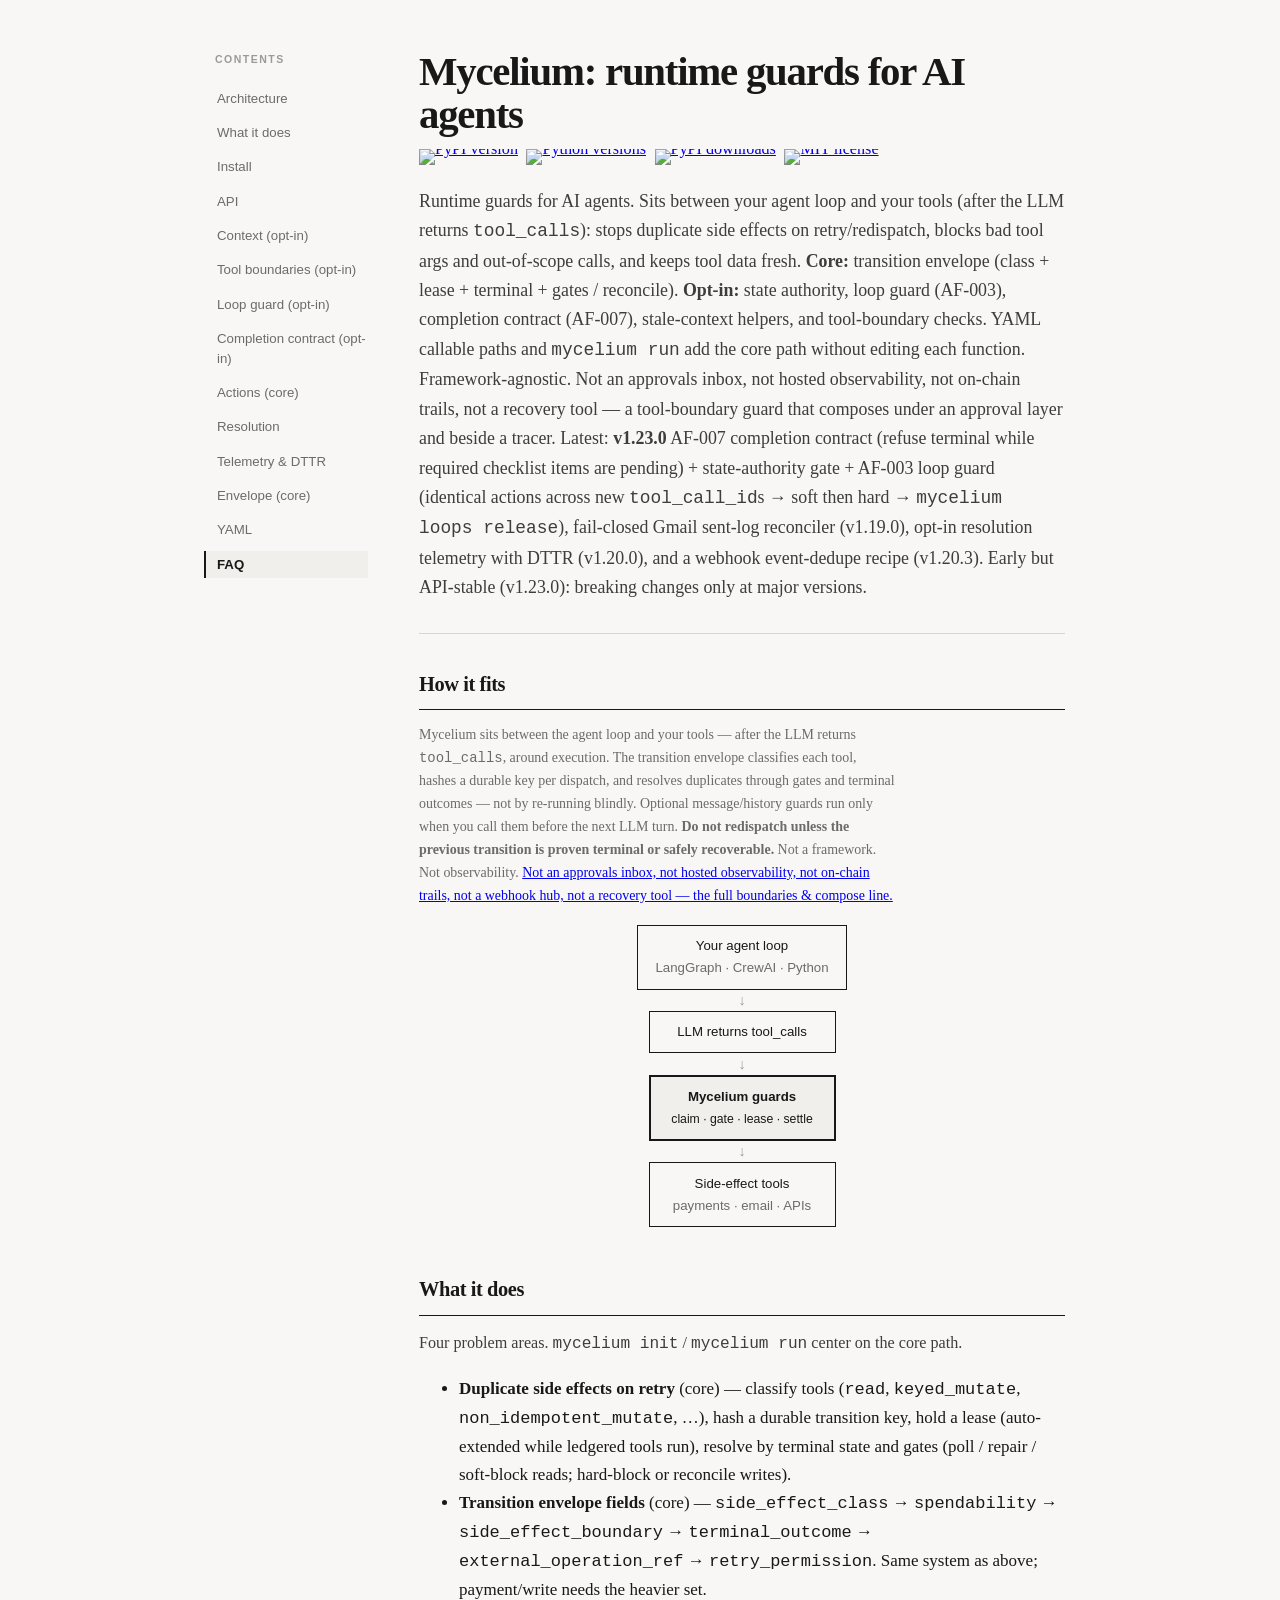
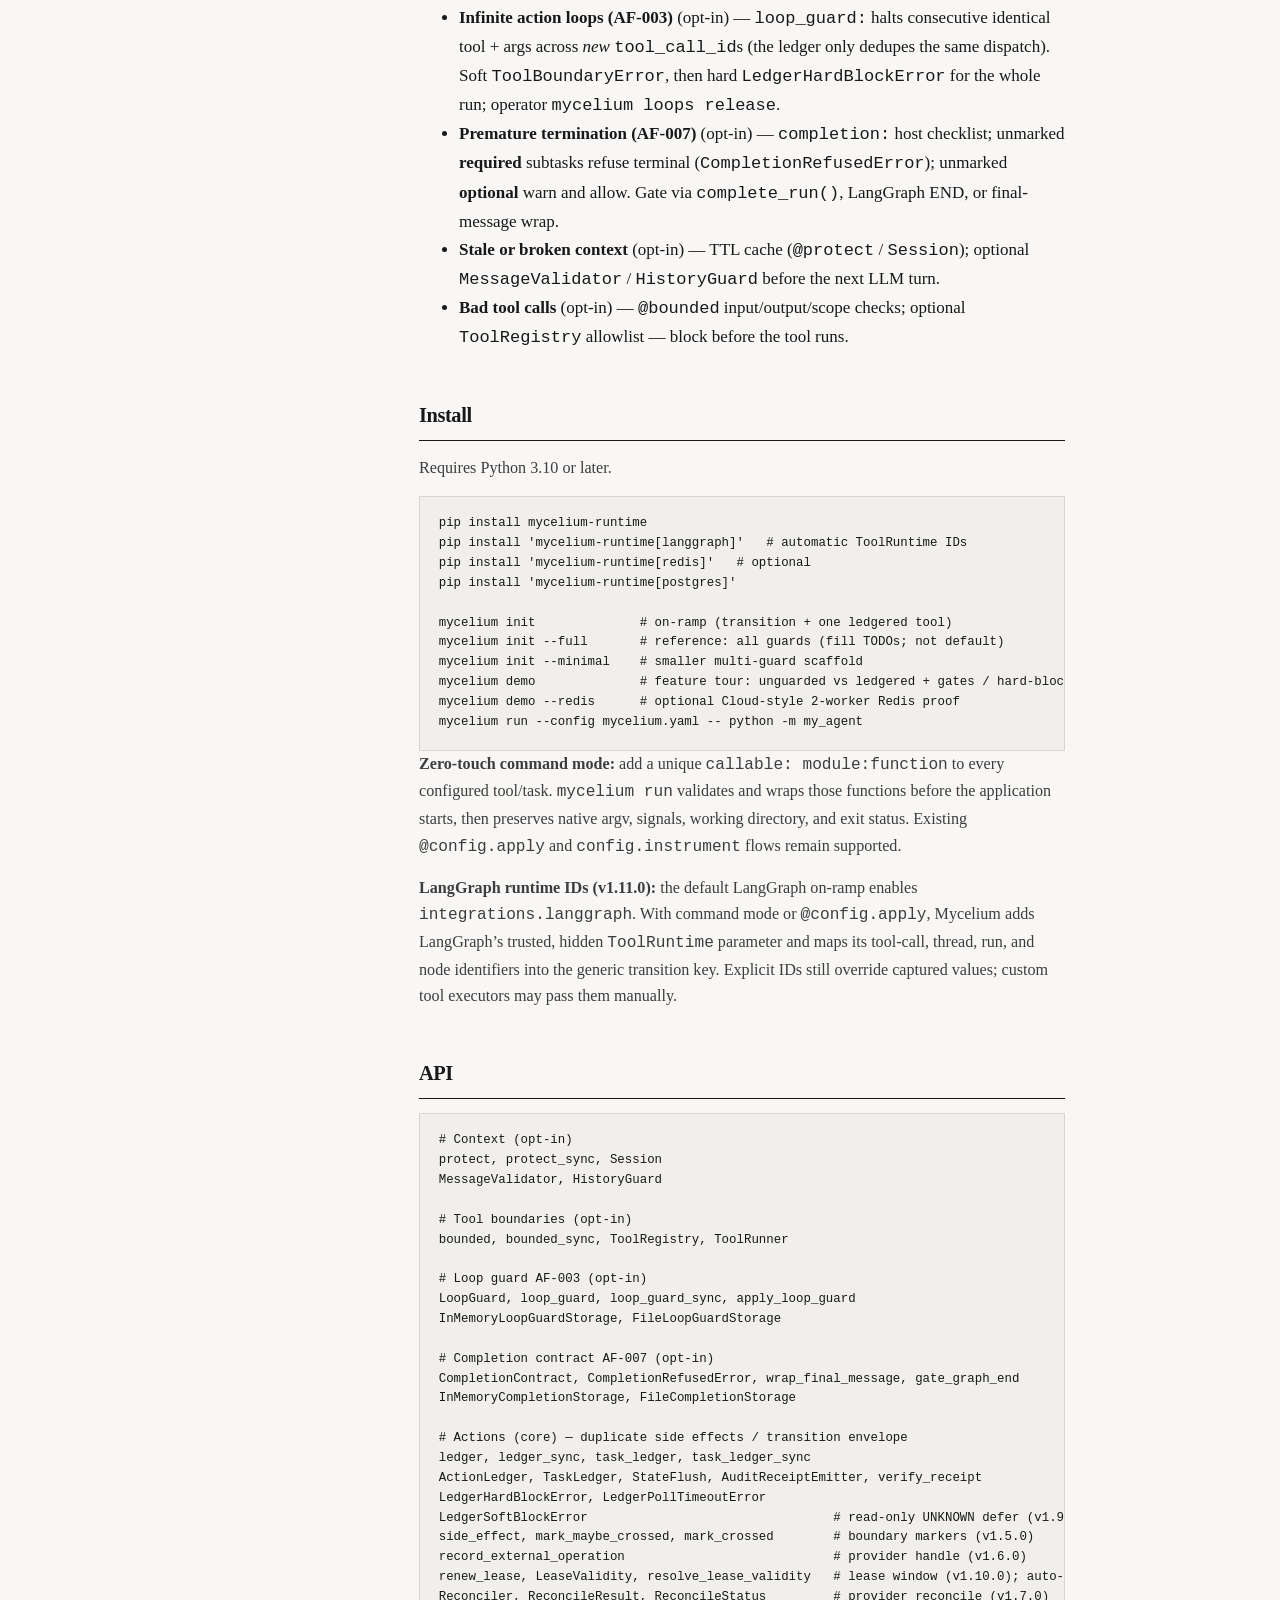
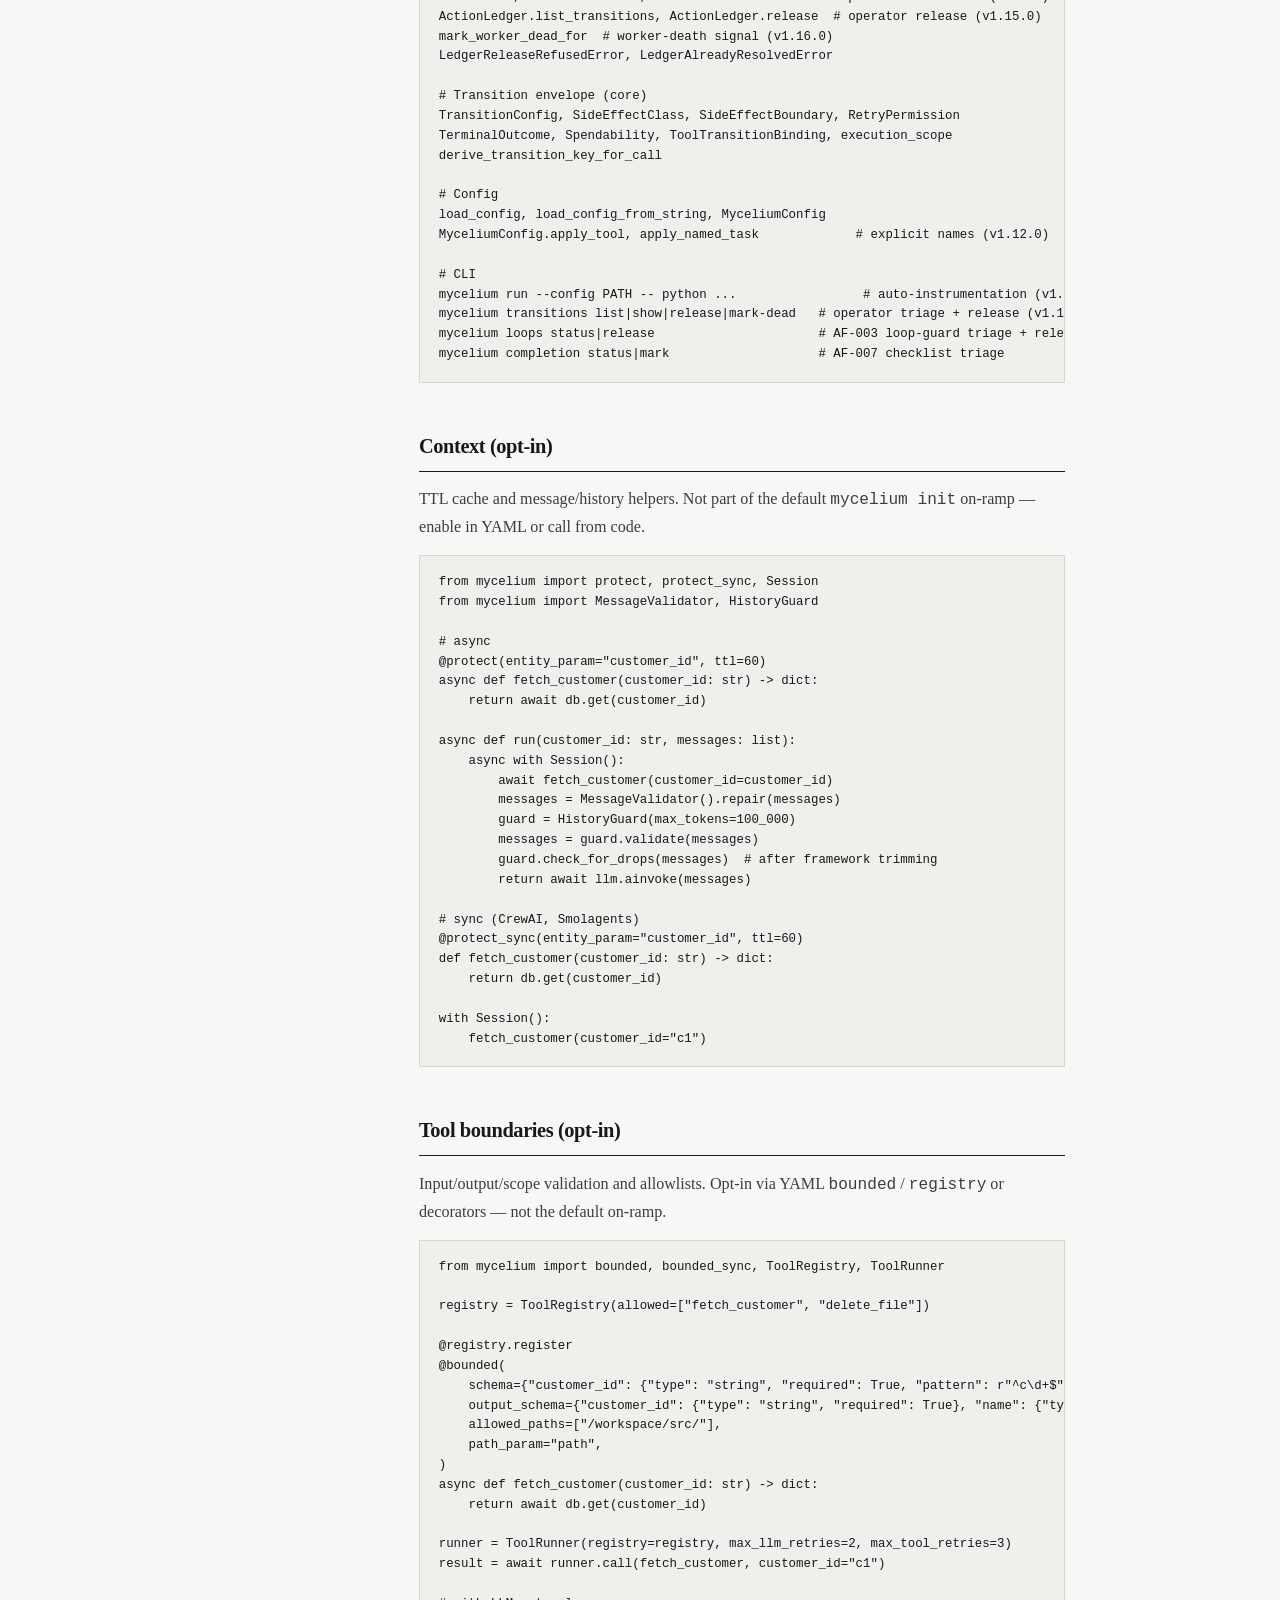
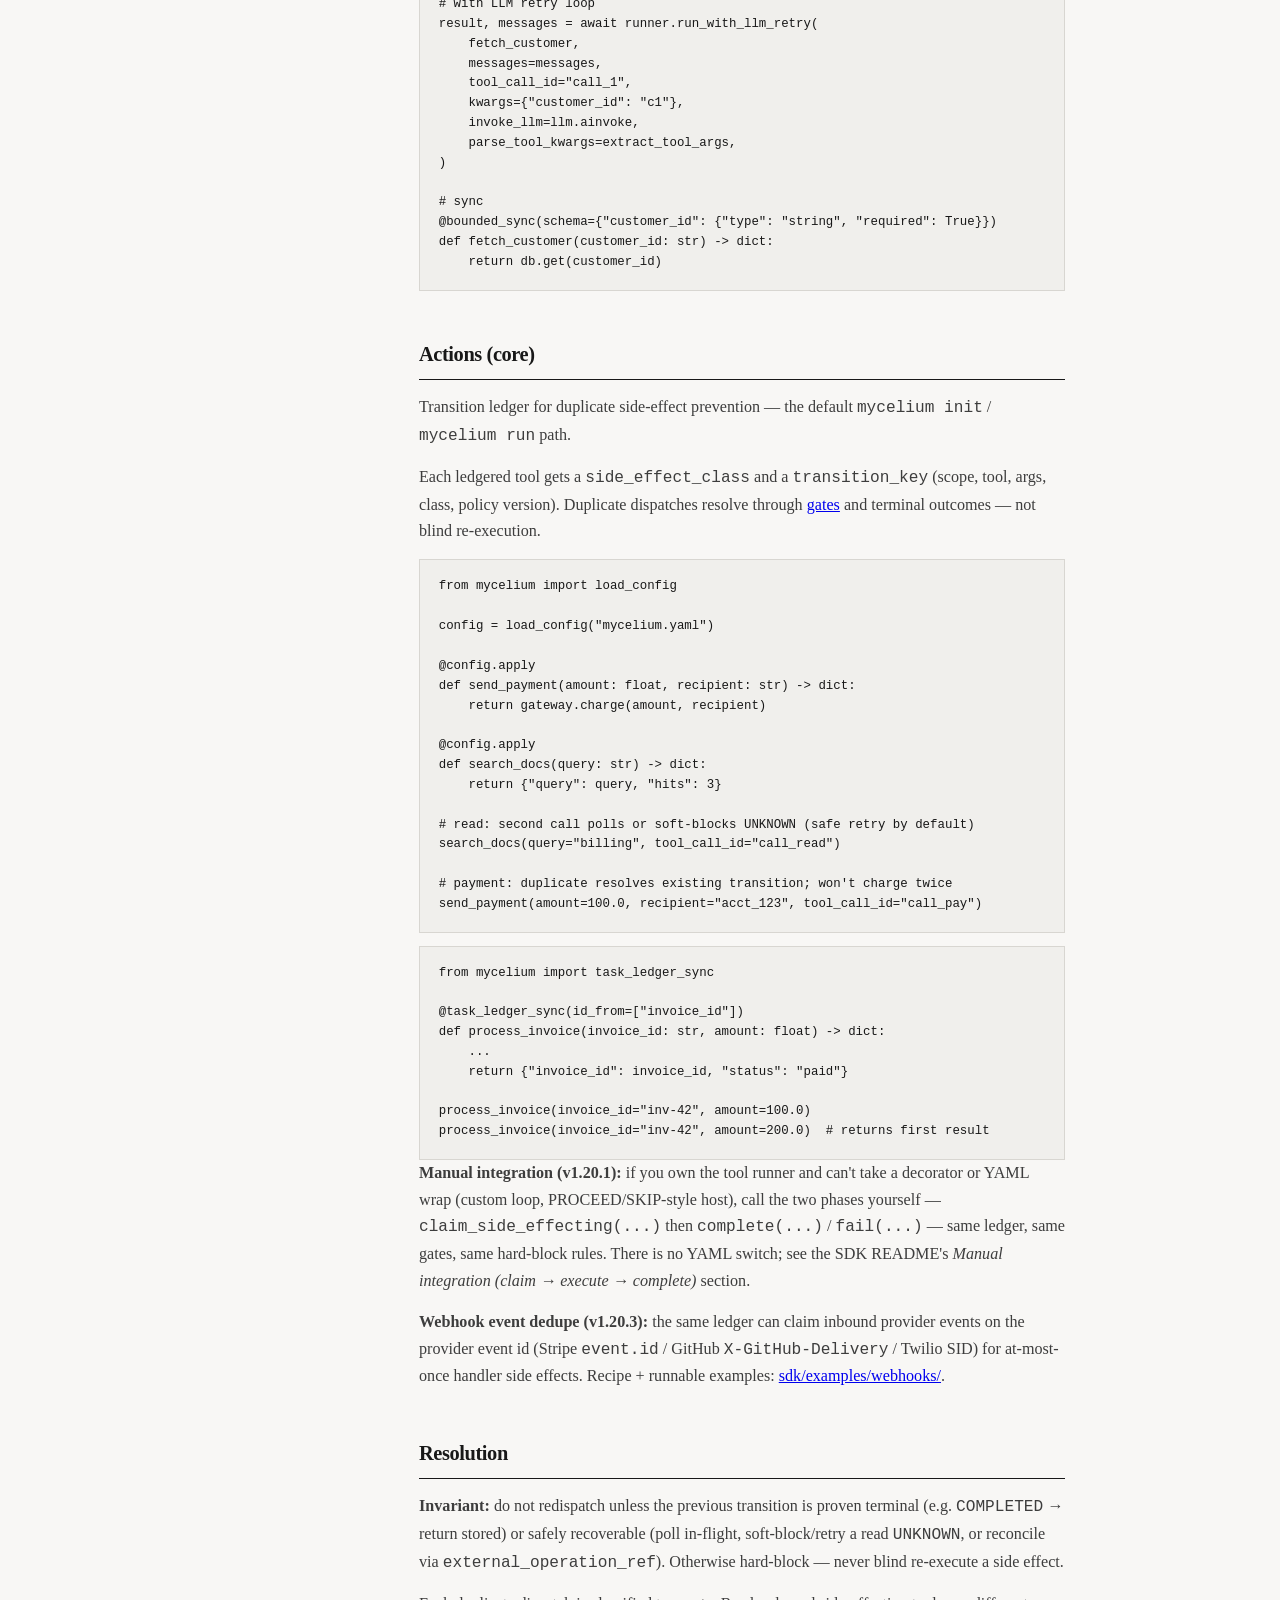
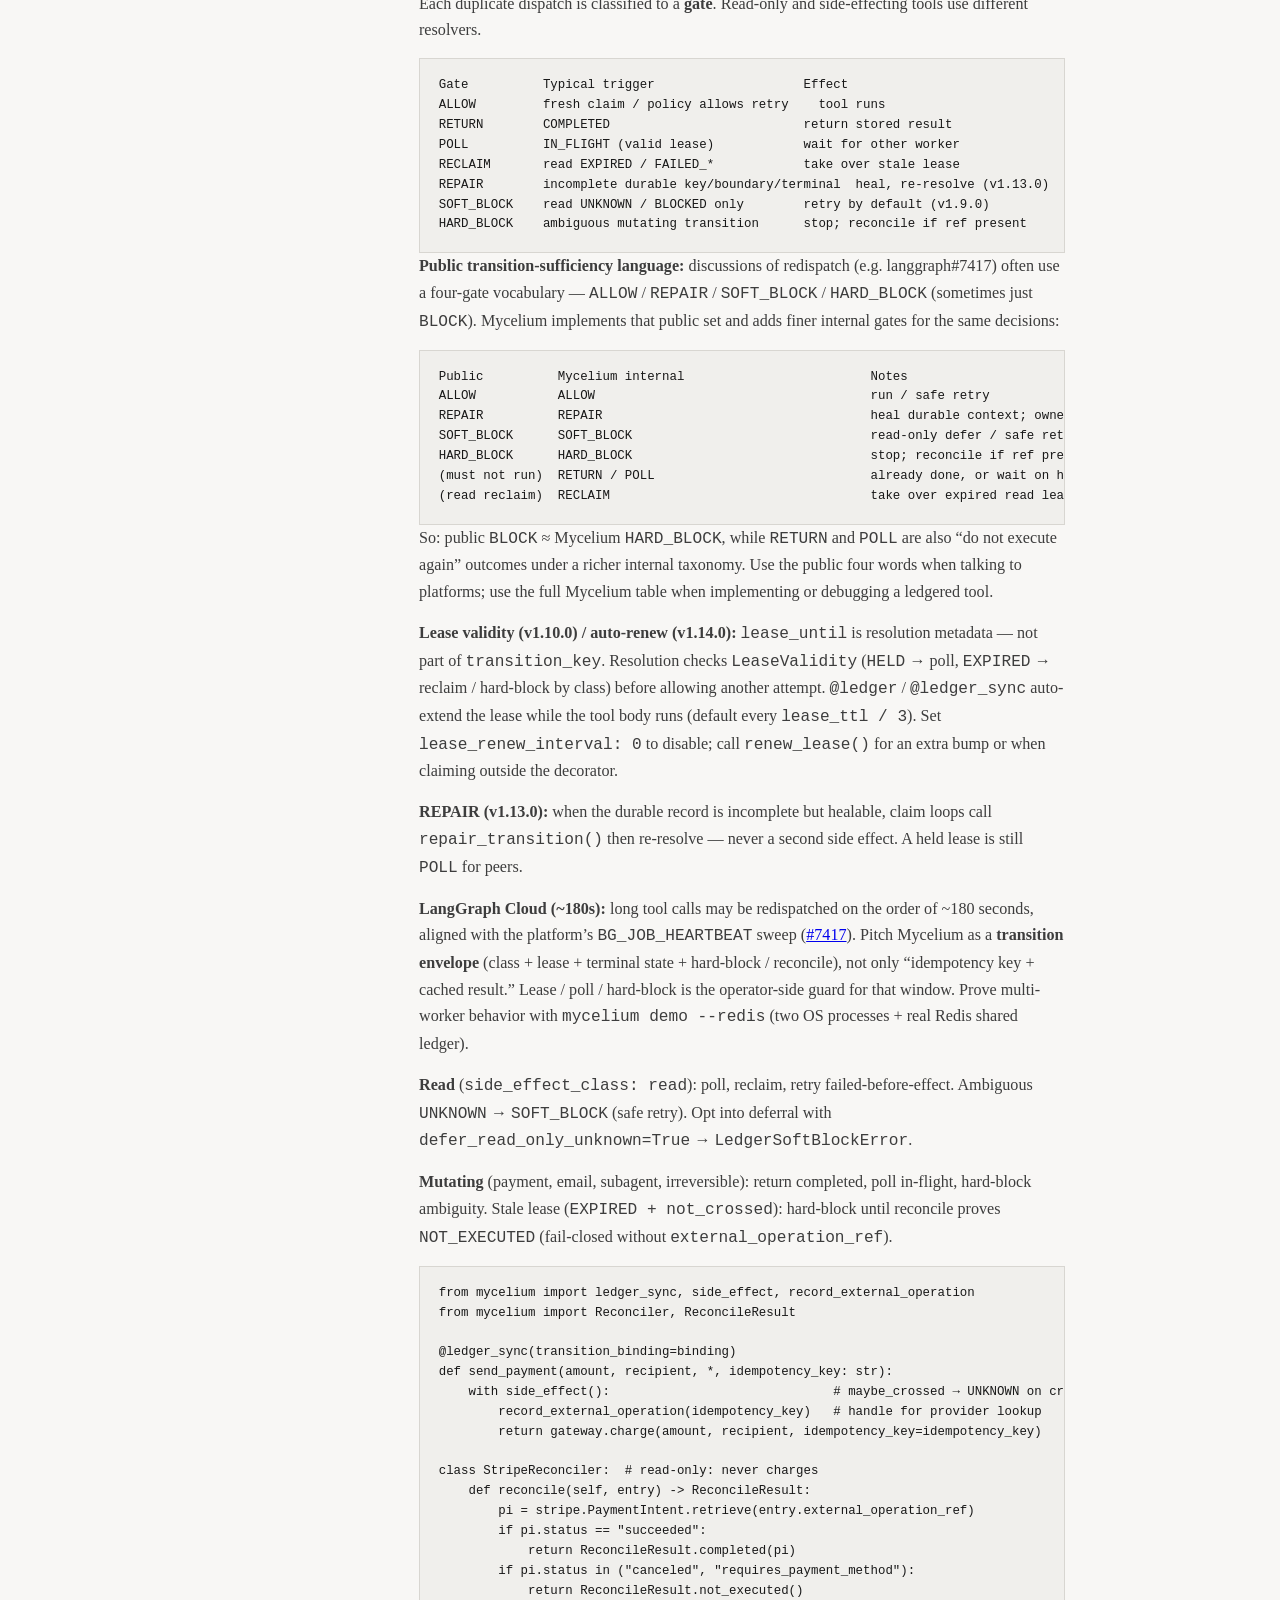
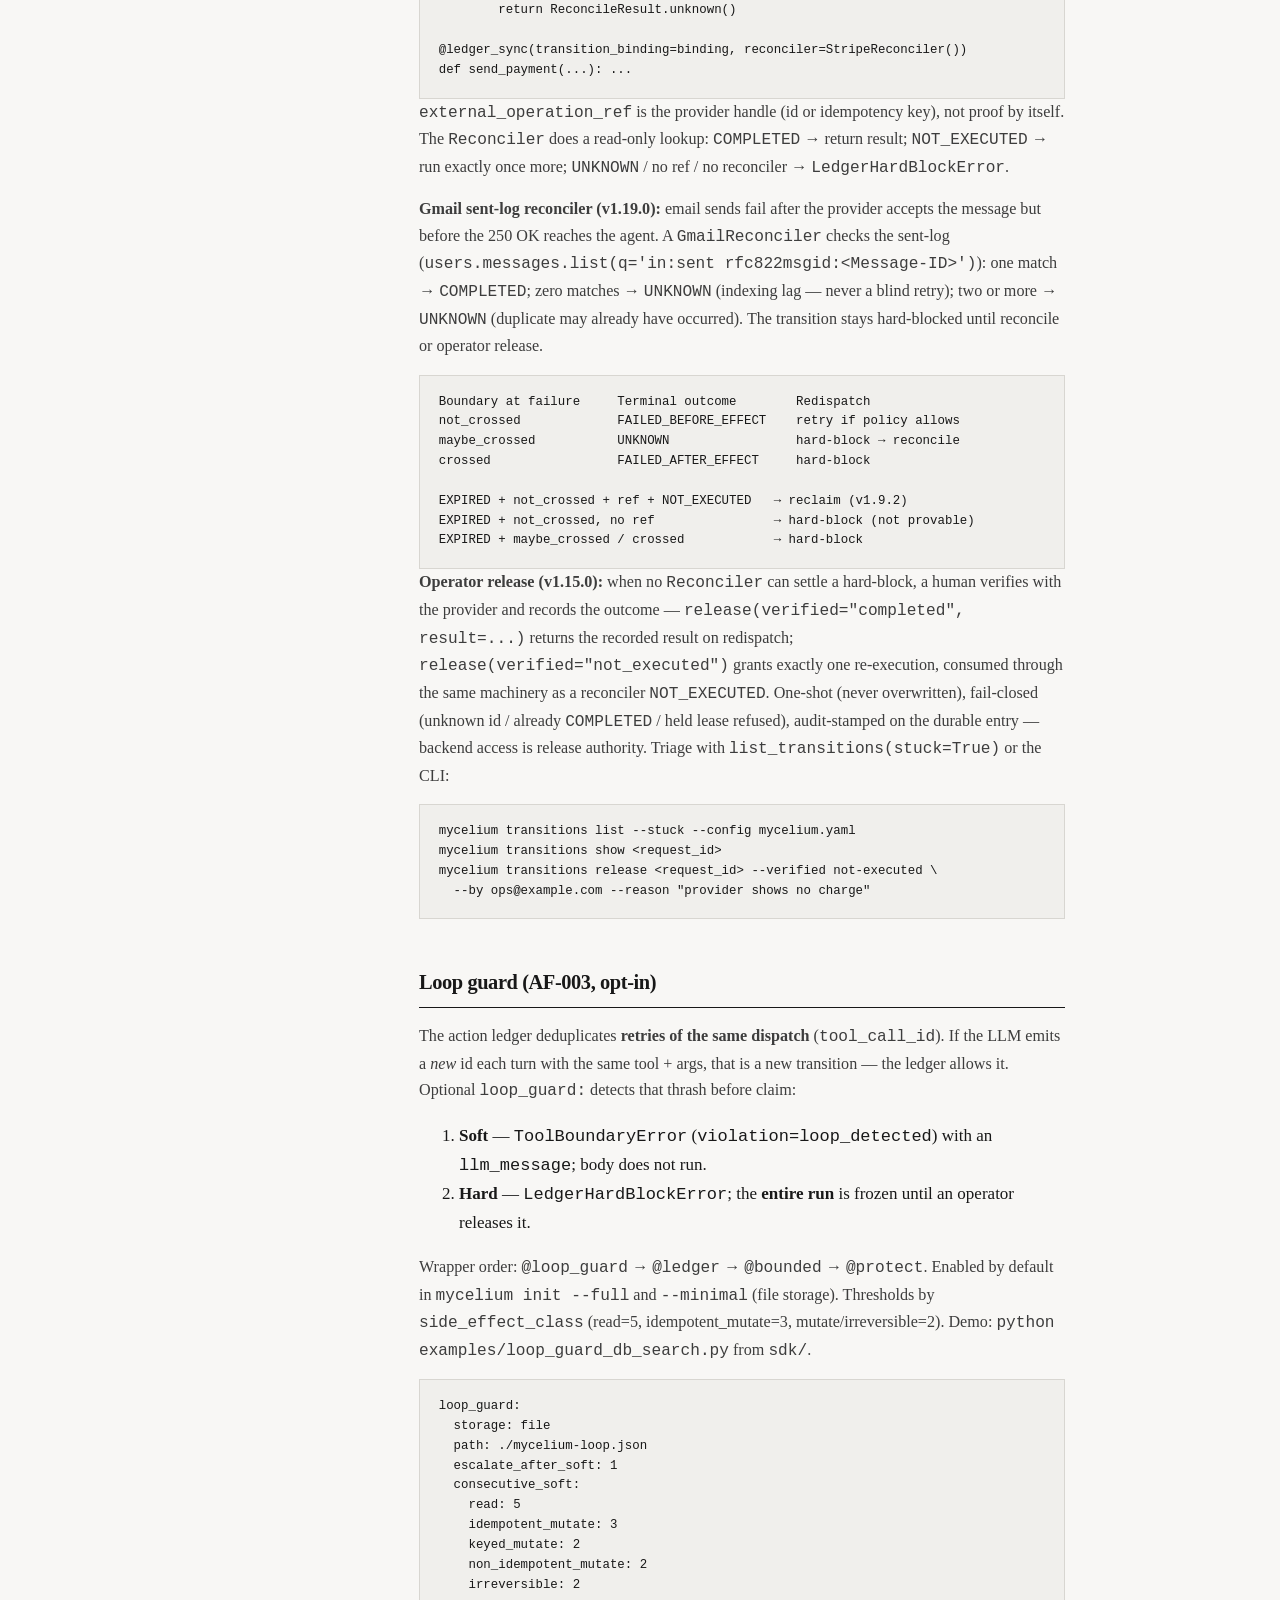
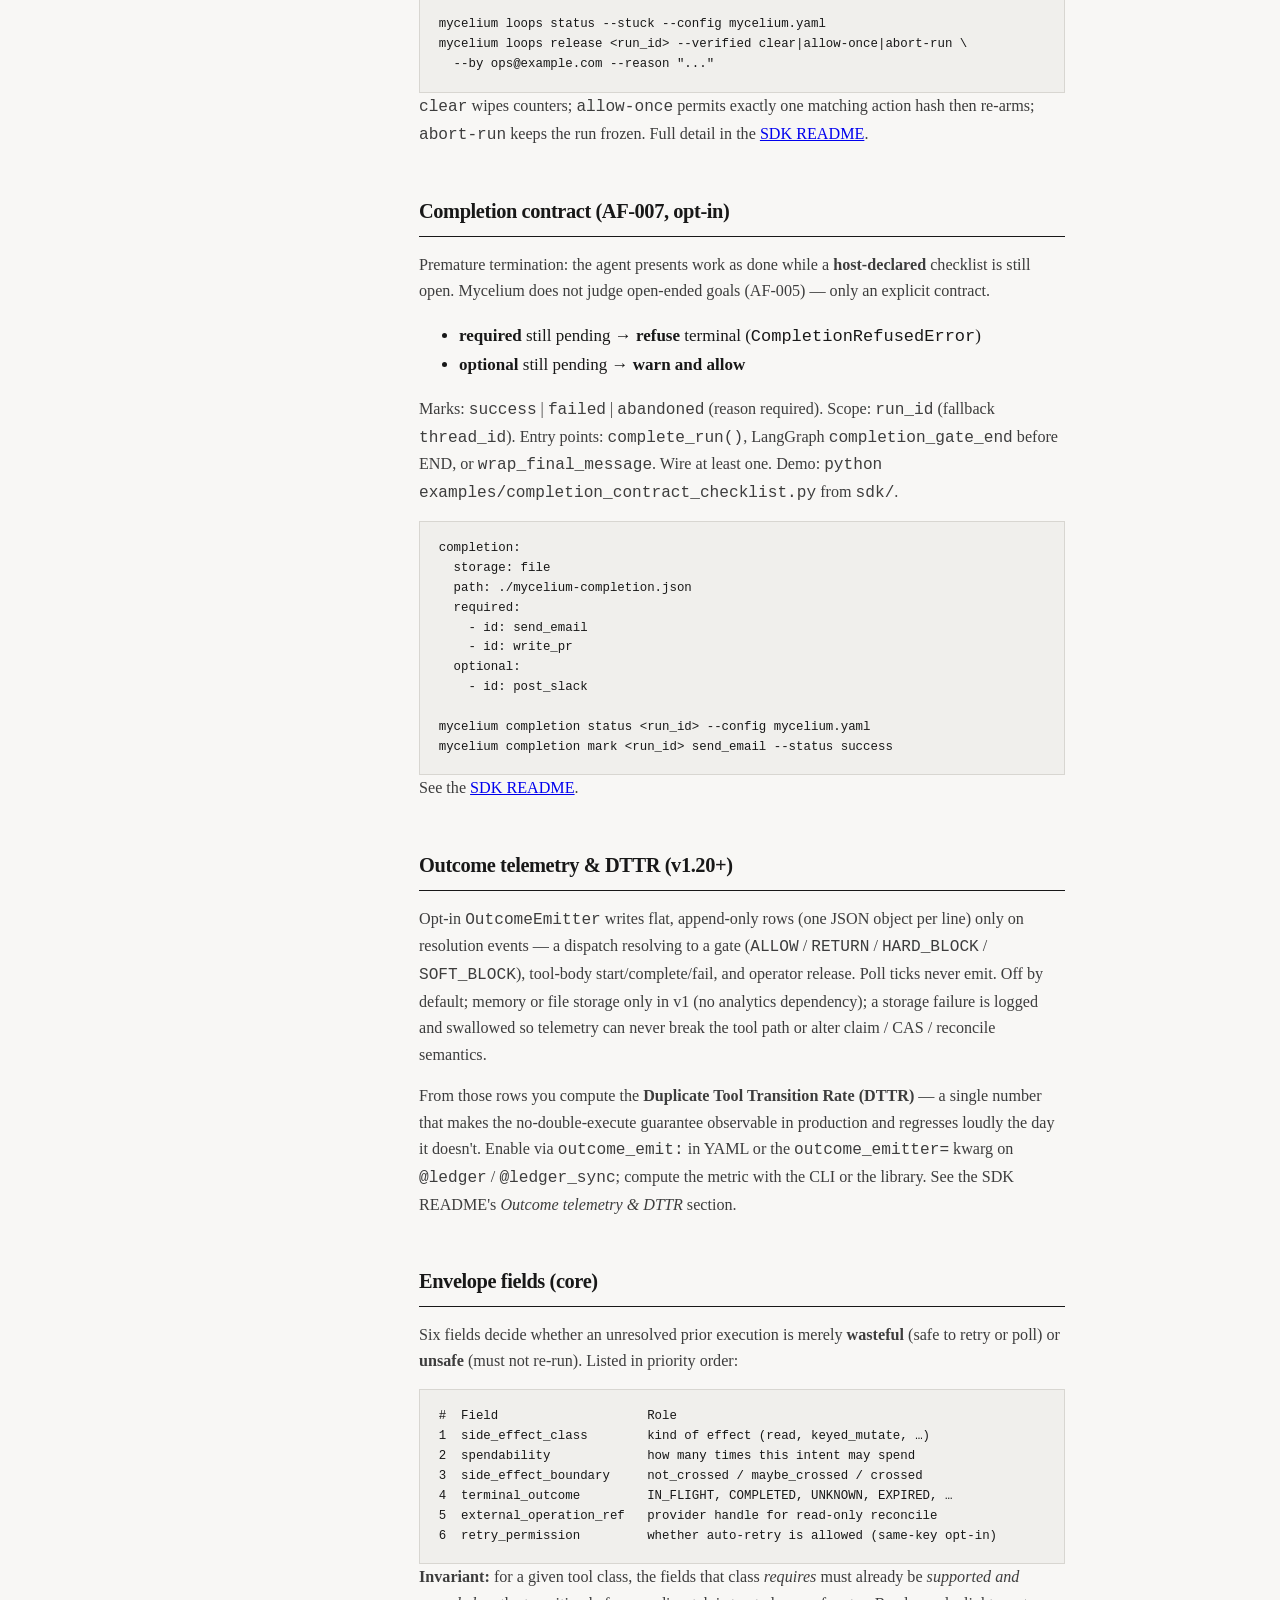
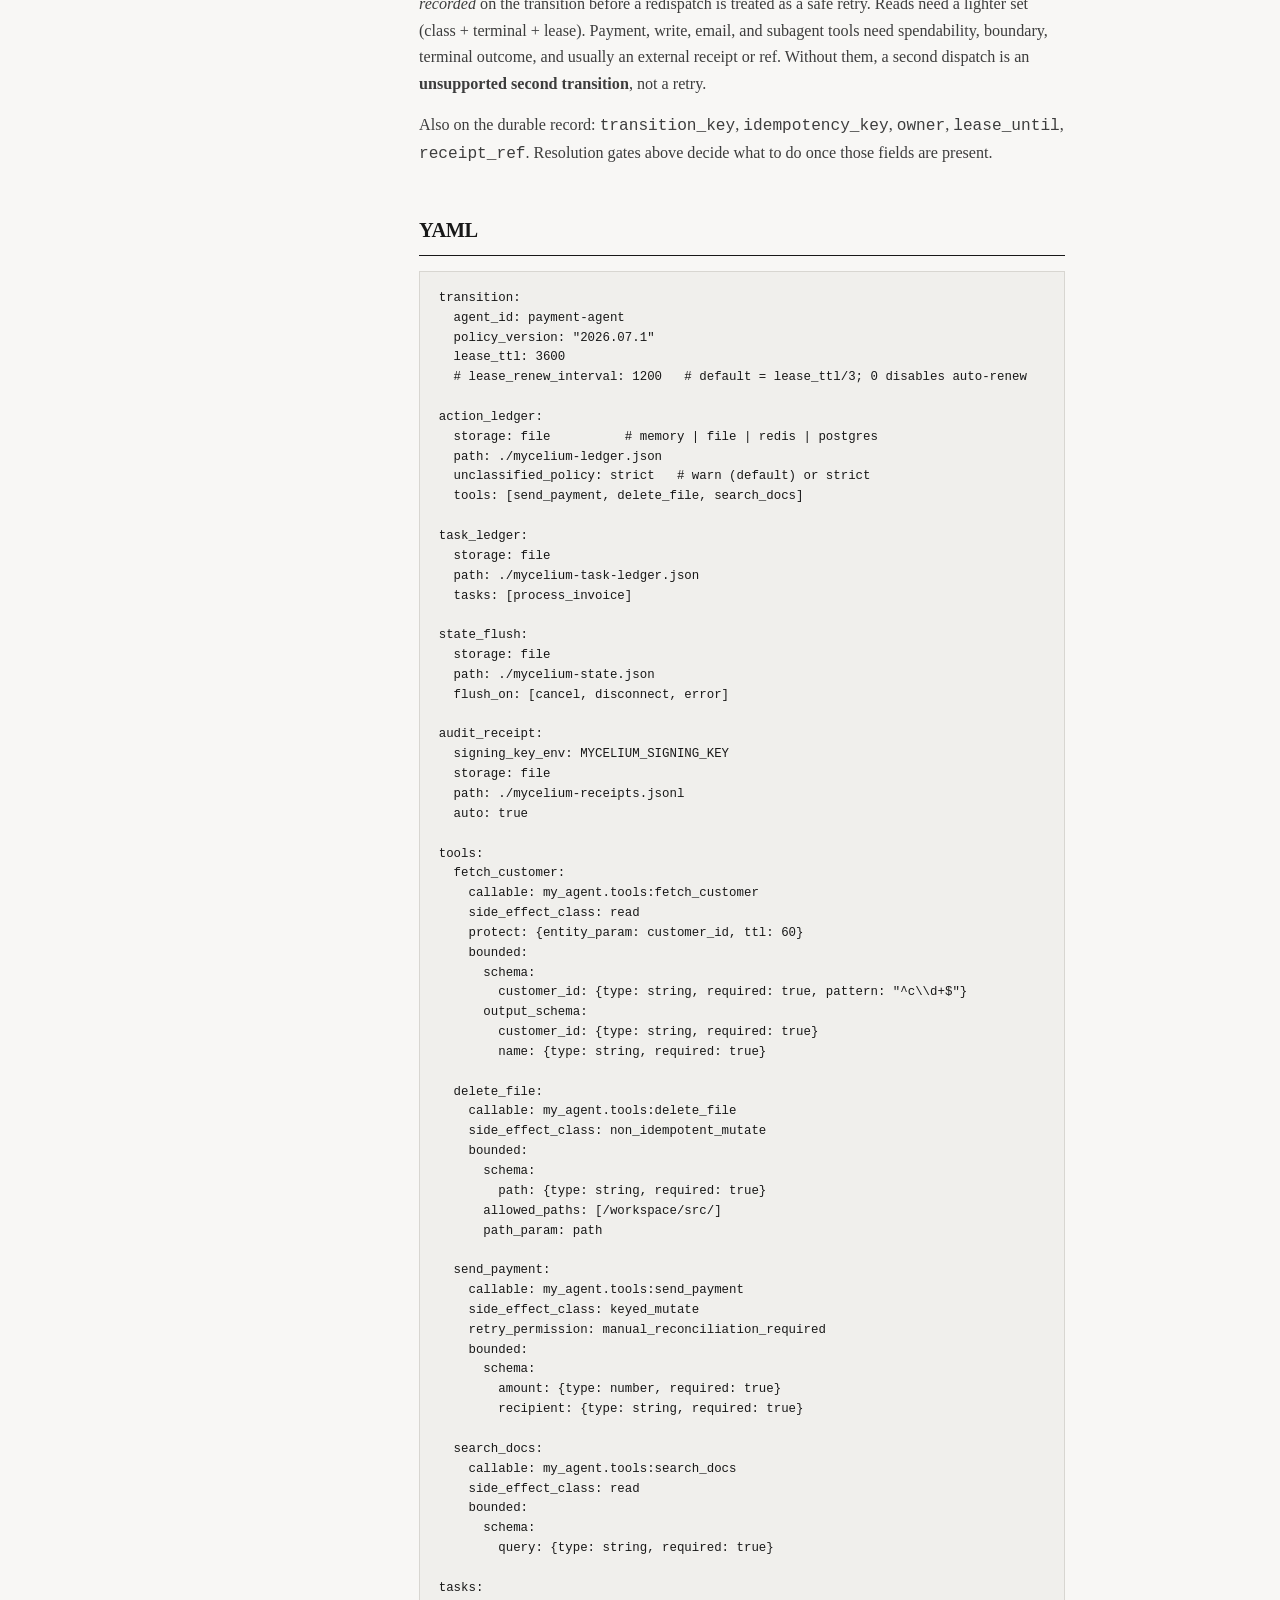
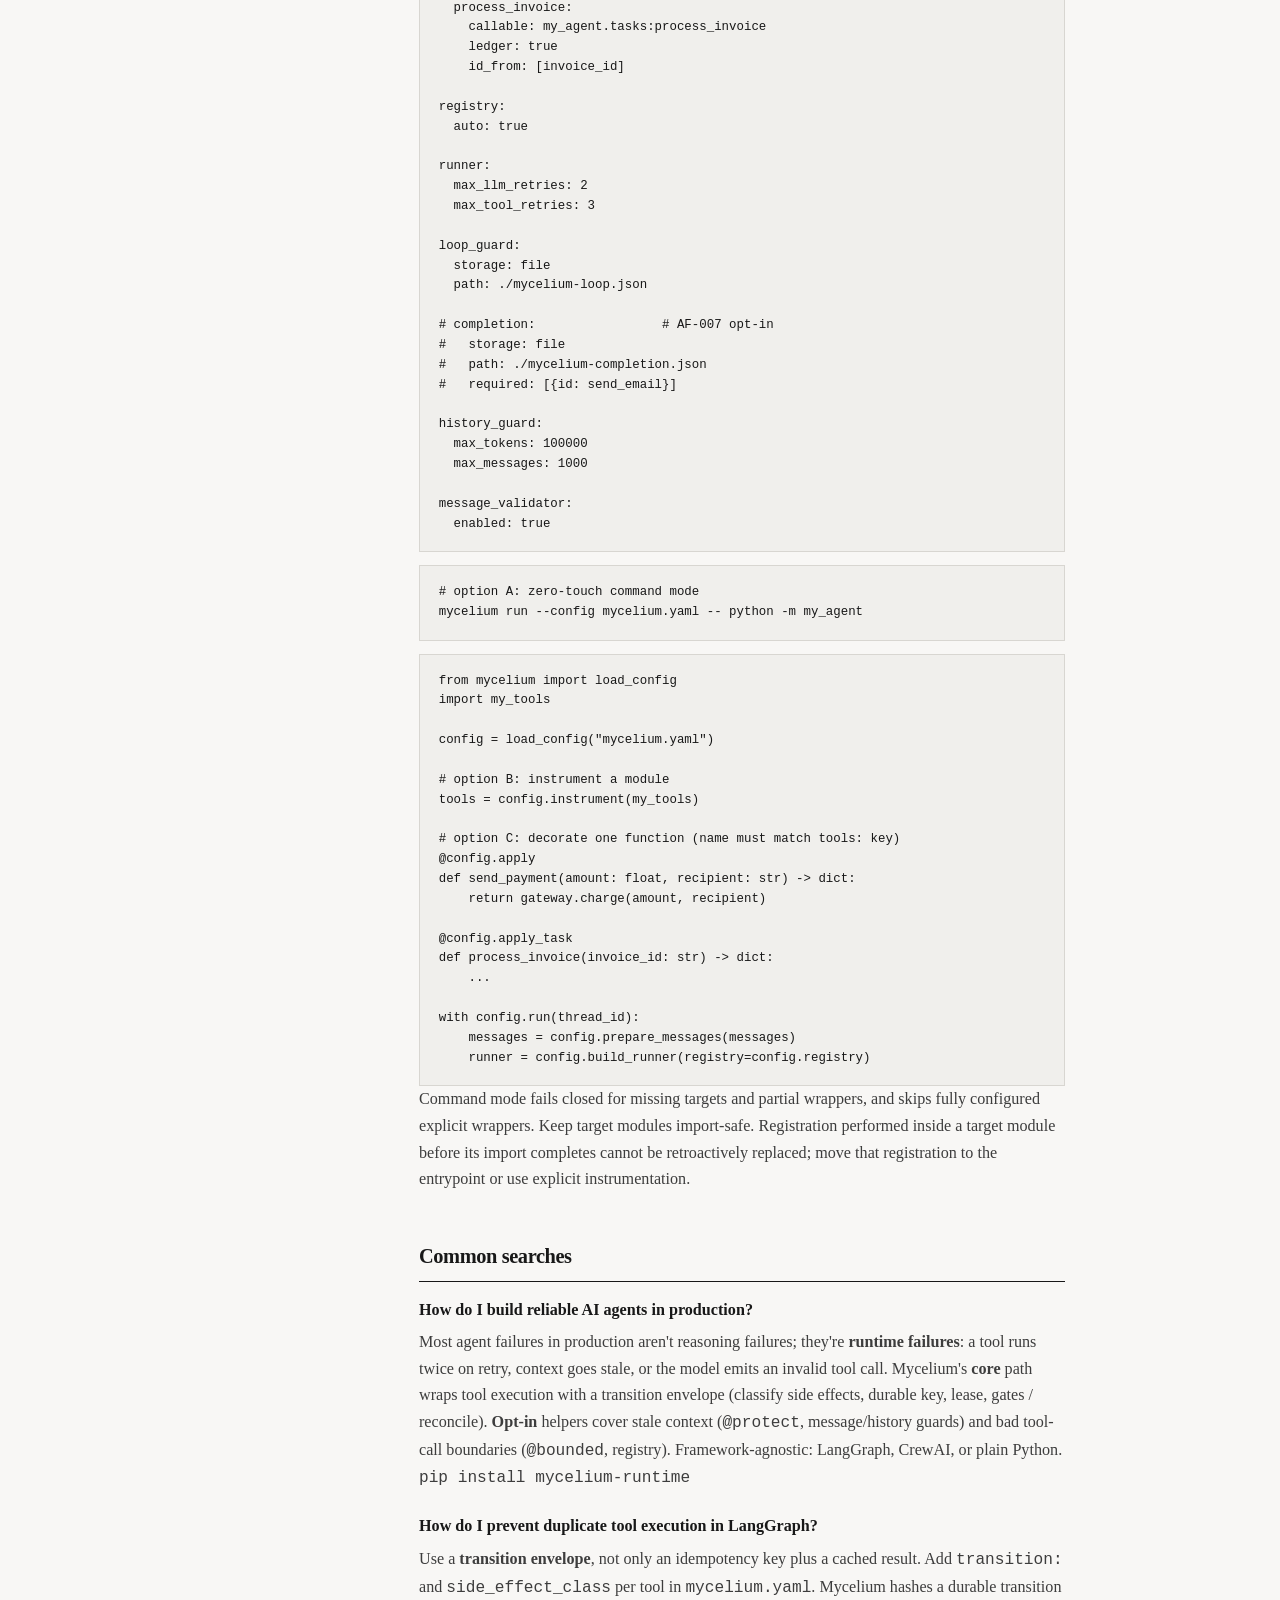
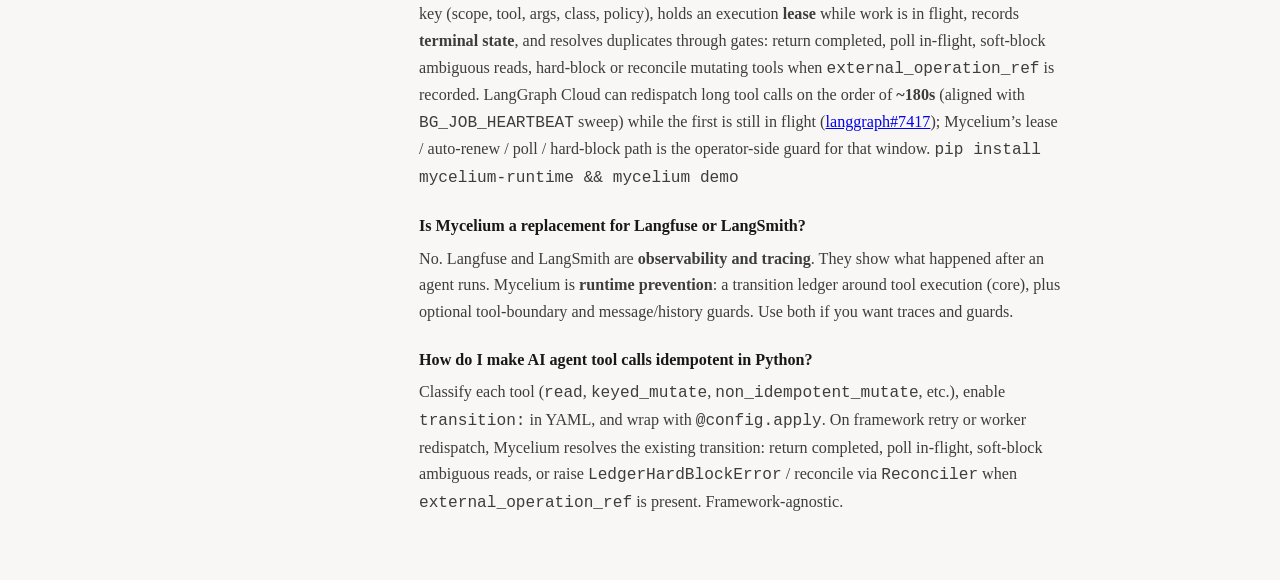
==== commit 054b3cdb: "feat: AF-007 completion contract (v1.23.0) (#63) * feat: add AF-007 completion contract core  Host-d" ====
--- a/docs/index.html
+++ b/docs/index.html
@@ -371,6 +371,7 @@
       <li><a href="#context">Context (opt-in)</a></li>
       <li><a href="#tools">Tool boundaries (opt-in)</a></li>
       <li><a href="#loops">Loop guard (opt-in)</a></li>
+      <li><a href="#completion">Completion contract (opt-in)</a></li>
       <li><a href="#actions">Actions (core)</a></li>
       <li><a href="#resolution">Resolution</a></li>
       <li><a href="#telemetry">Telemetry &amp; DTTR</a></li>
@@ -395,18 +396,19 @@
       on retry/redispatch, blocks bad tool args and out-of-scope calls, and keeps
       tool data fresh.
       <strong>Core:</strong> transition envelope (class + lease + terminal + gates / reconcile).
-      <strong>Opt-in:</strong> state authority, loop guard (AF-003), stale-context helpers, and tool-boundary checks.
+      <strong>Opt-in:</strong> state authority, loop guard (AF-003), completion
+      contract (AF-007), stale-context helpers, and tool-boundary checks.
       YAML callable paths and <code>mycelium run</code> add the core path without
       editing each function. Framework-agnostic. Not an approvals inbox, not hosted
       observability, not on-chain trails, not a recovery tool — a tool-boundary
       guard that composes under an approval layer and beside a tracer.
-      Latest: <strong>v1.22.0</strong> state-authority gate (freeze <code>state_ref</code> at
-      decide time, compare to host canonical before claim) + AF-003 loop guard
+      Latest: <strong>v1.23.0</strong> AF-007 completion contract (refuse terminal
+      while required checklist items are pending) + state-authority gate + AF-003 loop guard
       (identical actions across new <code>tool_call_id</code>s → soft then hard →
       <code>mycelium loops release</code>), fail-closed Gmail sent-log reconciler (v1.19.0),
       opt-in resolution telemetry with DTTR (v1.20.0), and a webhook event-dedupe
       recipe (v1.20.3).
-      Early but API-stable (v1.22.0): breaking changes only at major versions.
+      Early but API-stable (v1.23.0): breaking changes only at major versions.
     </p>
 
     <section id="architecture">
@@ -462,6 +464,13 @@
           <code>mycelium loops release</code>.
         </li>
         <li>
+          <strong>Premature termination (AF-007)</strong> (opt-in) —
+          <code>completion:</code> host checklist; unmarked <strong>required</strong>
+          subtasks refuse terminal (<code>CompletionRefusedError</code>); unmarked
+          <strong>optional</strong> warn and allow. Gate via
+          <code>complete_run()</code>, LangGraph END, or final-message wrap.
+        </li>
+        <li>
           <strong>Stale or broken context</strong> (opt-in) — TTL cache
           (<code>@protect</code> / <code>Session</code>); optional
           <code>MessageValidator</code> / <code>HistoryGuard</code> before the next LLM turn.
@@ -518,6 +527,10 @@
 # Loop guard AF-003 (opt-in)
 LoopGuard, loop_guard, loop_guard_sync, apply_loop_guard
 InMemoryLoopGuardStorage, FileLoopGuardStorage
+
+# Completion contract AF-007 (opt-in)
+CompletionContract, CompletionRefusedError, wrap_final_message, gate_graph_end
+InMemoryCompletionStorage, FileCompletionStorage
 
 # Actions (core) — duplicate side effects / transition envelope
 ledger, ledger_sync, task_ledger, task_ledger_sync
@@ -544,7 +557,8 @@
 # CLI
 mycelium run --config PATH -- python ...                 # auto-instrumentation (v1.12.0)
 mycelium transitions list|show|release|mark-dead   # operator triage + release (v1.15.0+)
-mycelium loops status|release                      # AF-003 loop-guard triage + release</pre>
+mycelium loops status|release                      # AF-003 loop-guard triage + release
+mycelium completion status|mark                    # AF-007 checklist triage</pre>
     </section>
 
     <section id="context">
@@ -868,6 +882,50 @@
       </p>
     </section>
 
+    <section id="completion">
+      <h2>Completion contract (AF-007, opt-in)</h2>
+      <p>
+        Premature termination: the agent presents work as done while a
+        <strong>host-declared</strong> checklist is still open. Mycelium does
+        not judge open-ended goals (AF-005) — only an explicit contract.
+      </p>
+      <ul>
+        <li>
+          <strong>required</strong> still pending →
+          <strong>refuse</strong> terminal (<code>CompletionRefusedError</code>)
+        </li>
+        <li>
+          <strong>optional</strong> still pending →
+          <strong>warn and allow</strong>
+        </li>
+      </ul>
+      <p>
+        Marks: <code>success</code> | <code>failed</code> |
+        <code>abandoned</code> (reason required). Scope: <code>run_id</code>
+        (fallback <code>thread_id</code>). Entry points:
+        <code>complete_run()</code>, LangGraph
+        <code>completion_gate_end</code> before END, or
+        <code>wrap_final_message</code>. Wire at least one. Demo:
+        <code>python examples/completion_contract_checklist.py</code> from
+        <code>sdk/</code>.
+      </p>
+      <pre>completion:
+  storage: file
+  path: ./mycelium-completion.json
+  required:
+    - id: send_email
+    - id: write_pr
+  optional:
+    - id: post_slack
+
+mycelium completion status &lt;run_id&gt; --config mycelium.yaml
+mycelium completion mark &lt;run_id&gt; send_email --status success</pre>
+      <p>
+        See the
+        <a href="https://github.com/mycelium-labs/mycelium/blob/main/sdk/README.md#completion-contract-af-007-refuse-terminal-while-required-subtasks-pending">SDK README</a>.
+      </p>
+    </section>
+
     <section id="telemetry">
       <h2>Outcome telemetry &amp; DTTR (v1.20+)</h2>
       <p>
@@ -1003,6 +1061,11 @@
 loop_guard:
   storage: file
   path: ./mycelium-loop.json
+
+# completion:                 # AF-007 opt-in
+#   storage: file
+#   path: ./mycelium-completion.json
+#   required: [{id: send_email}]
 
 history_guard:
   max_tokens: 100000
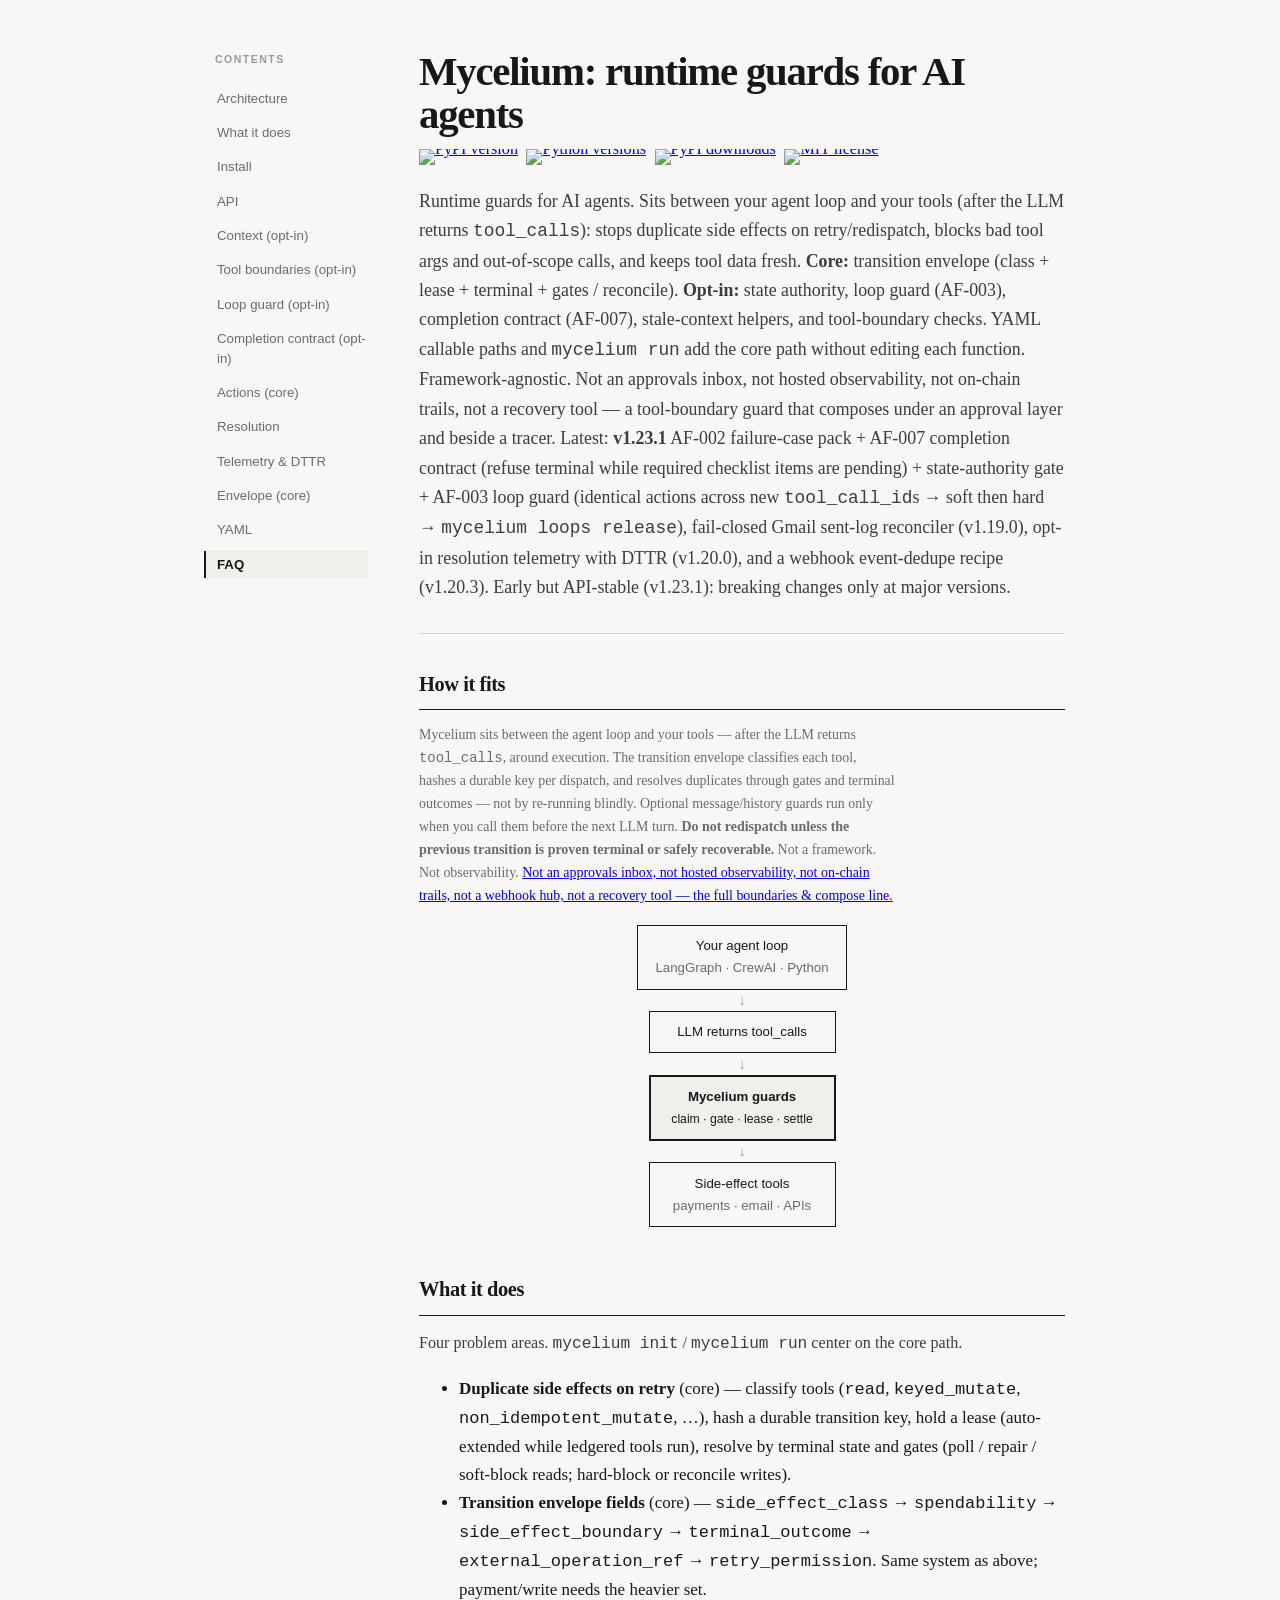
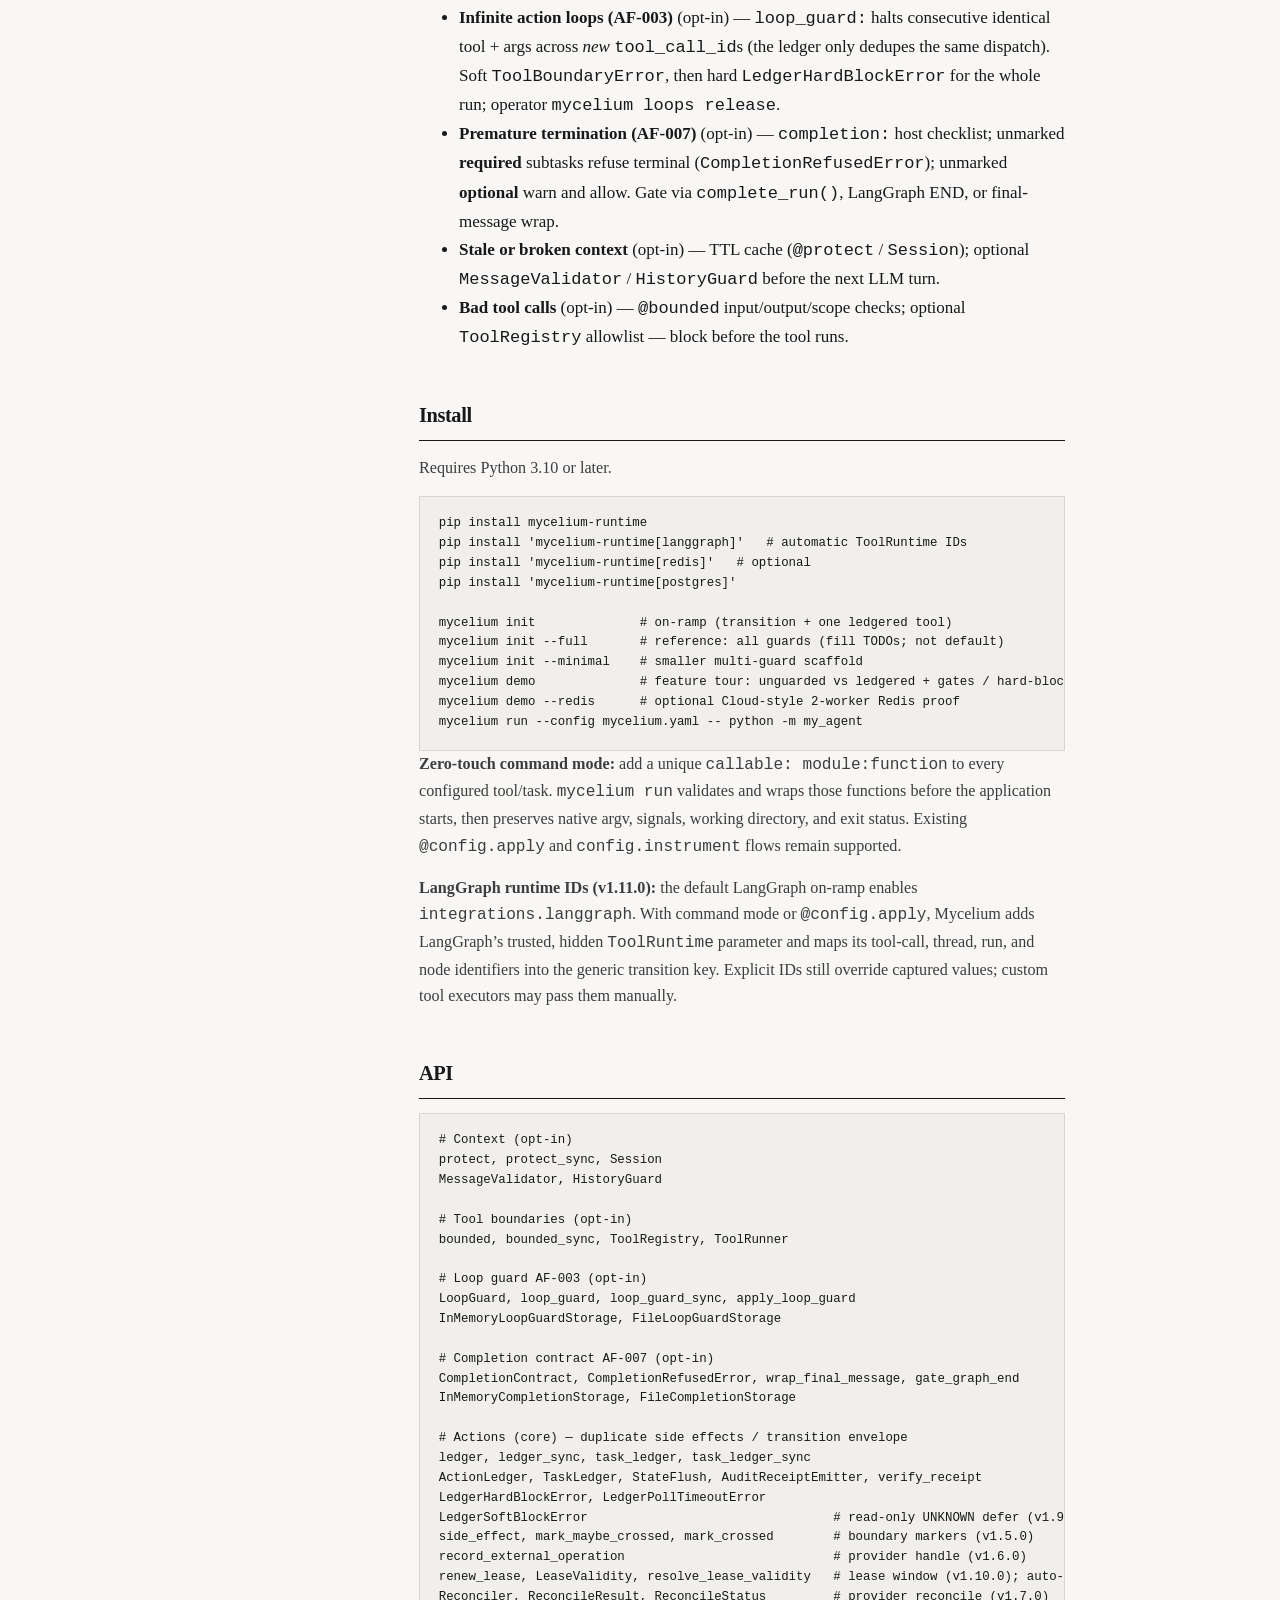
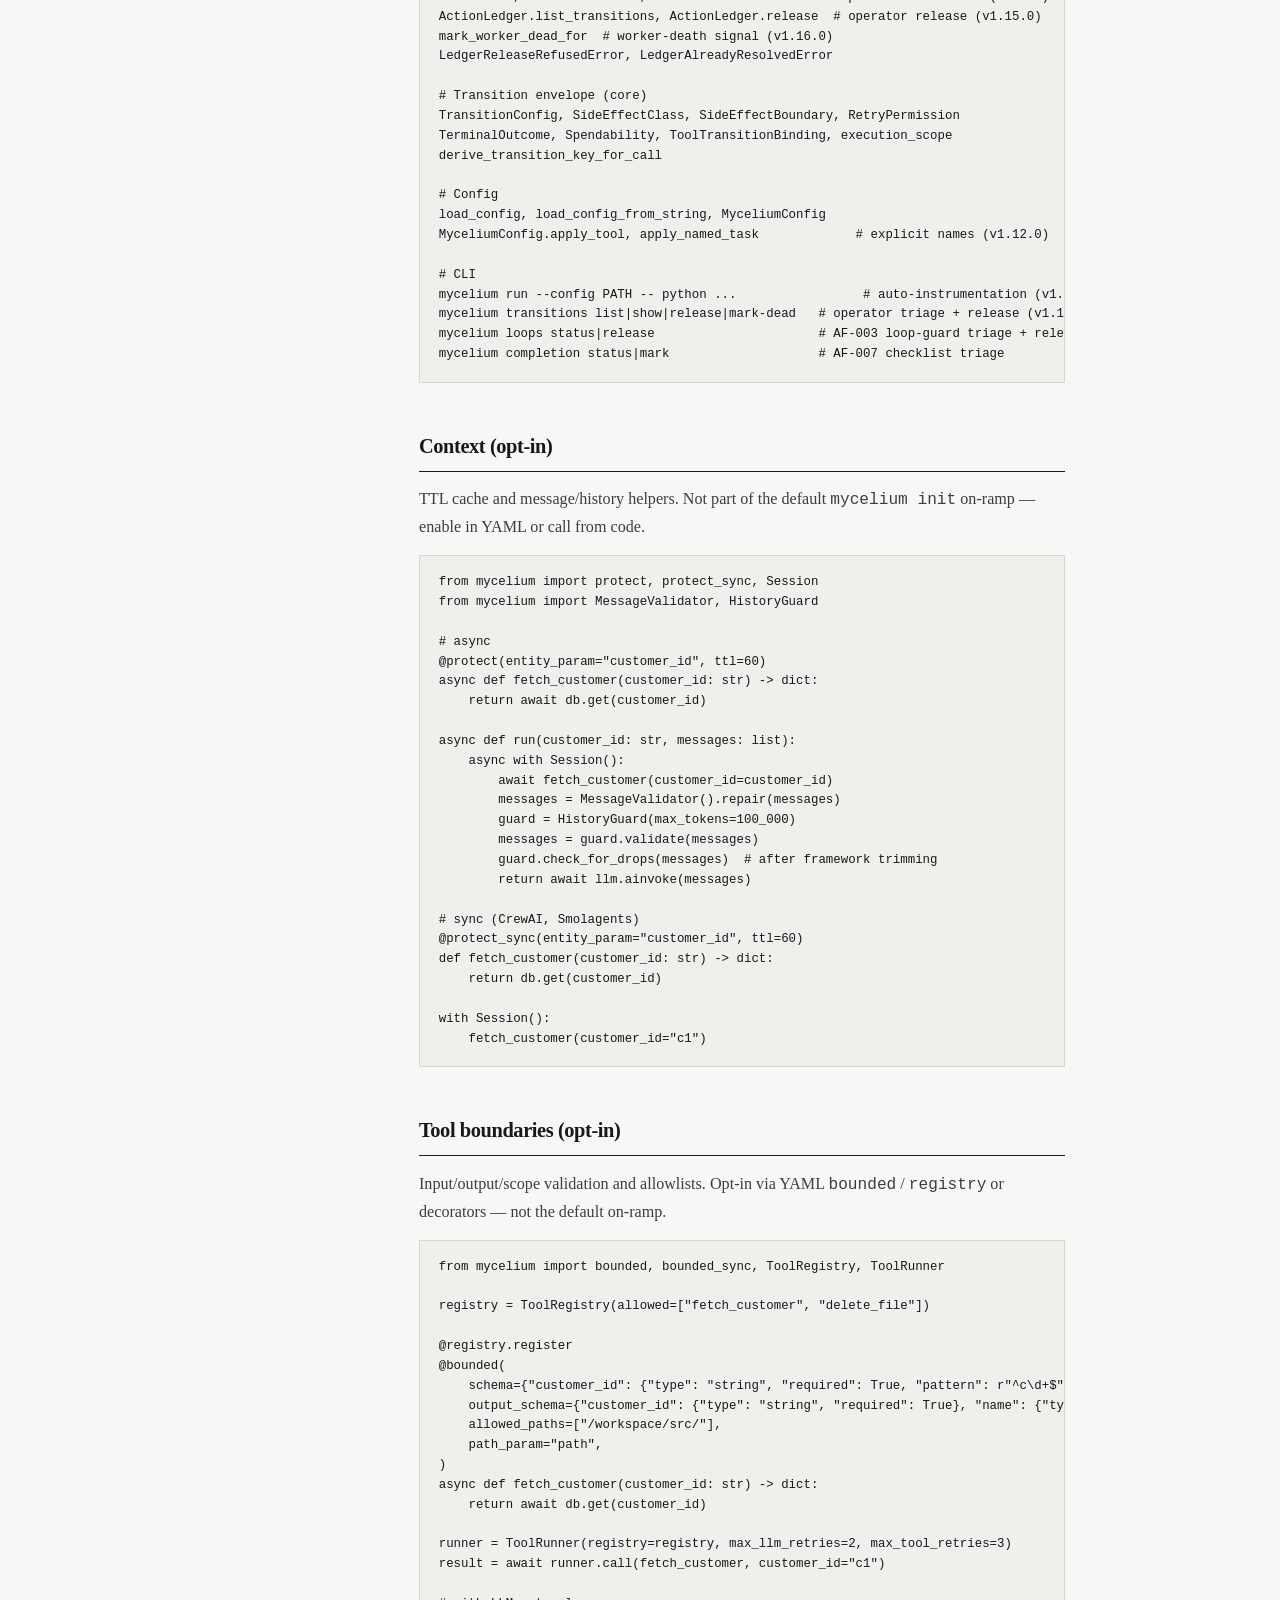
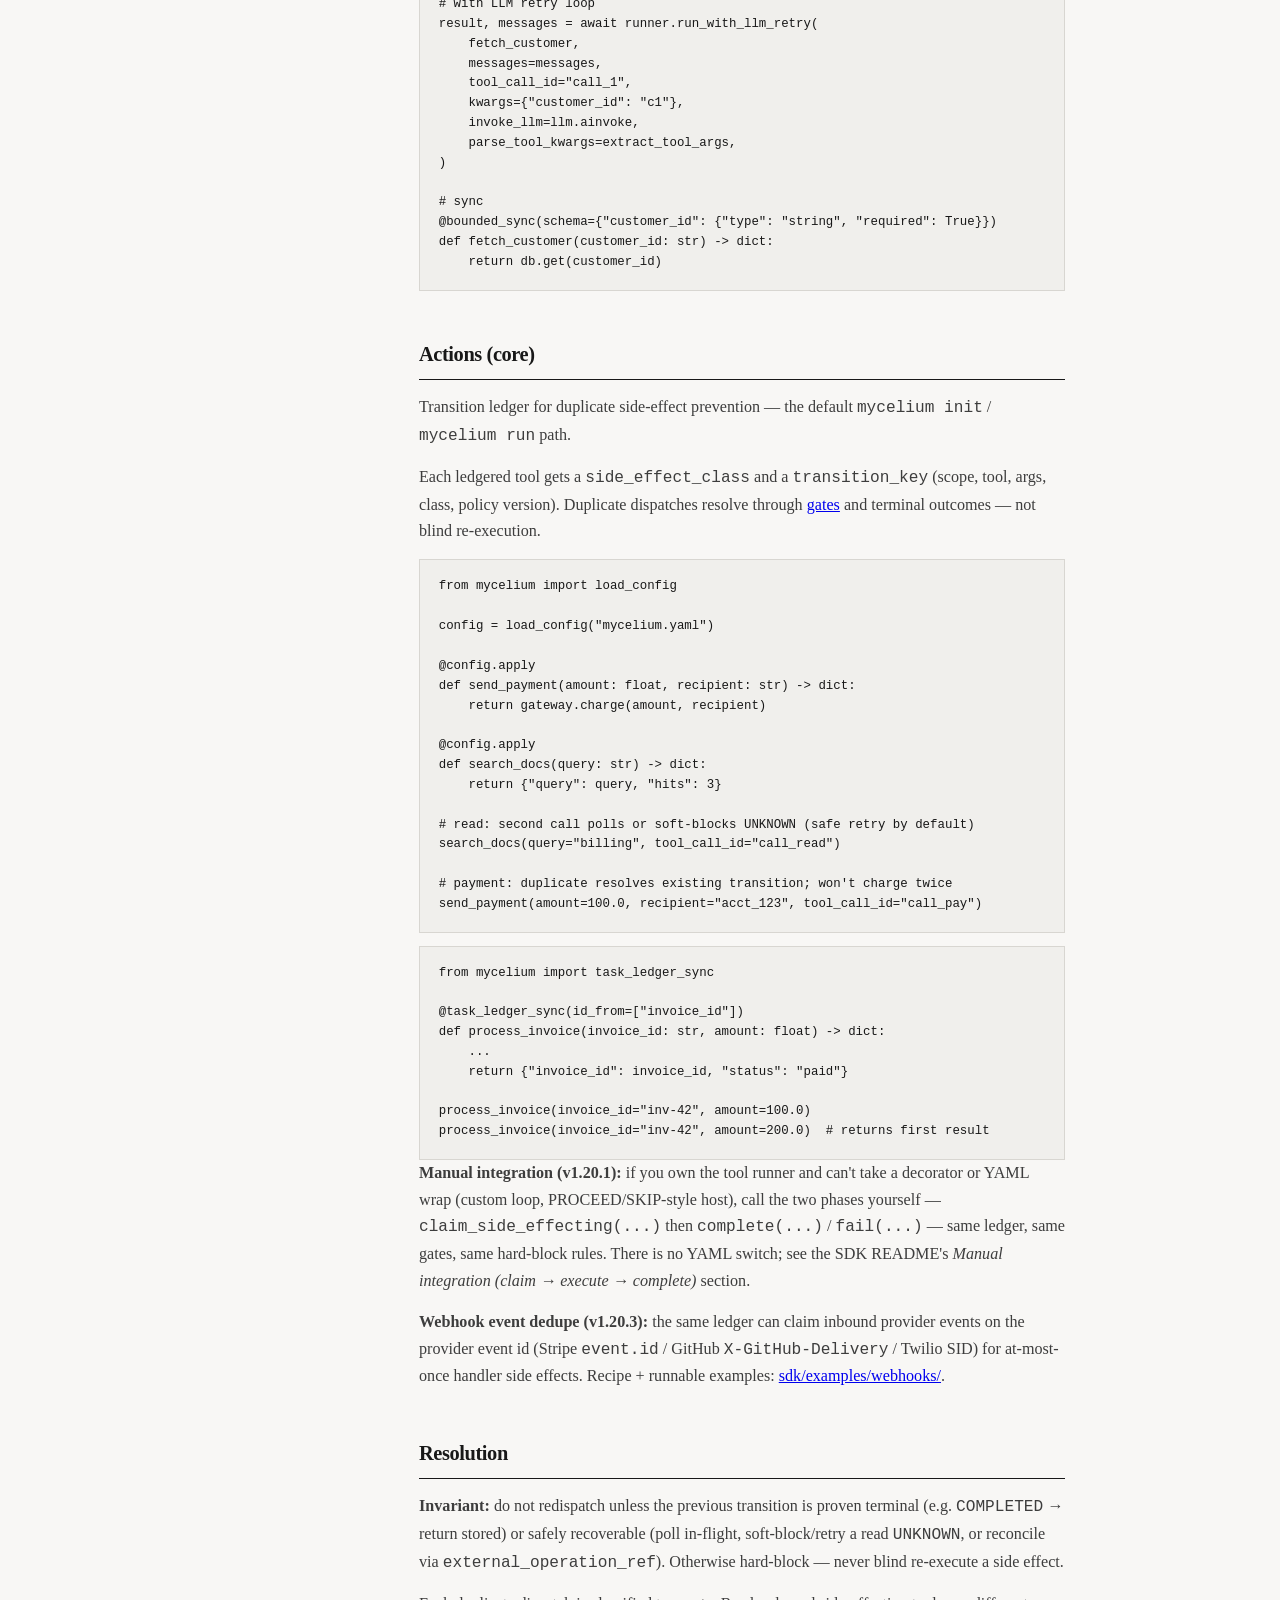
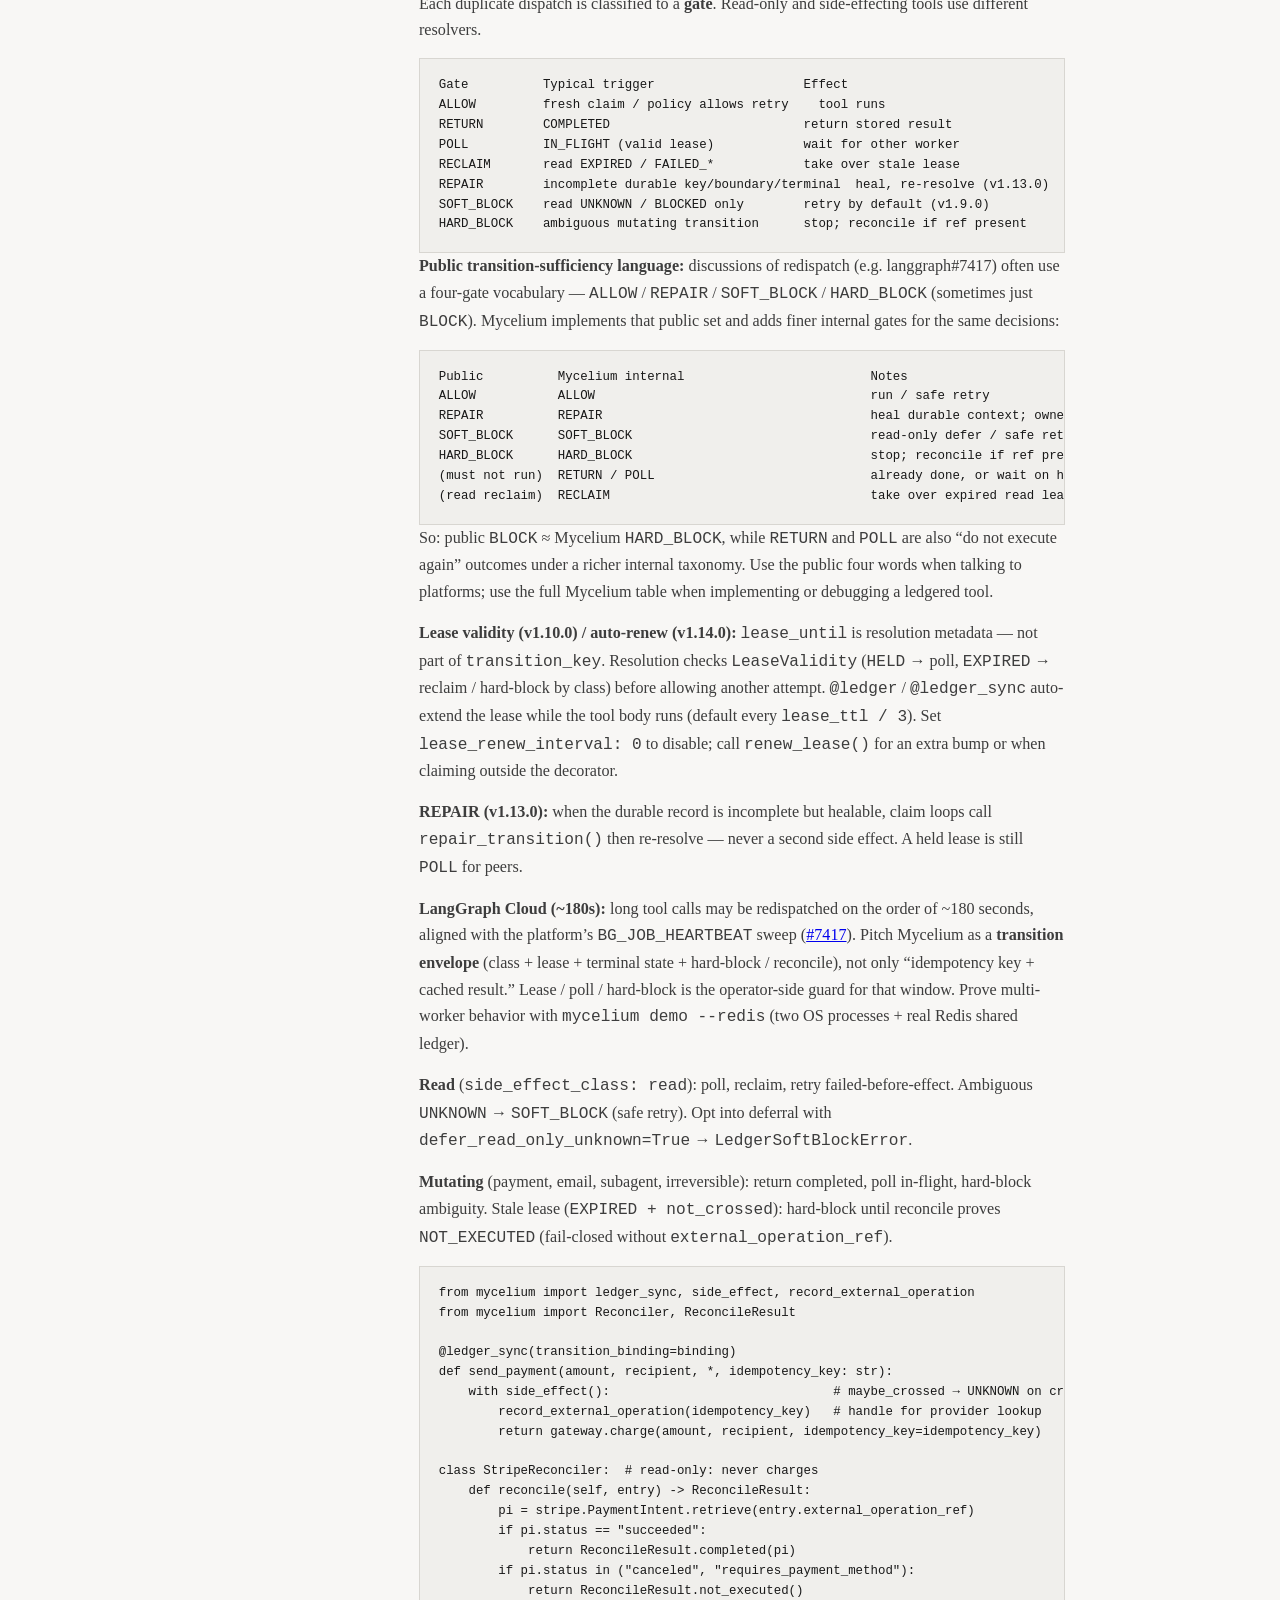
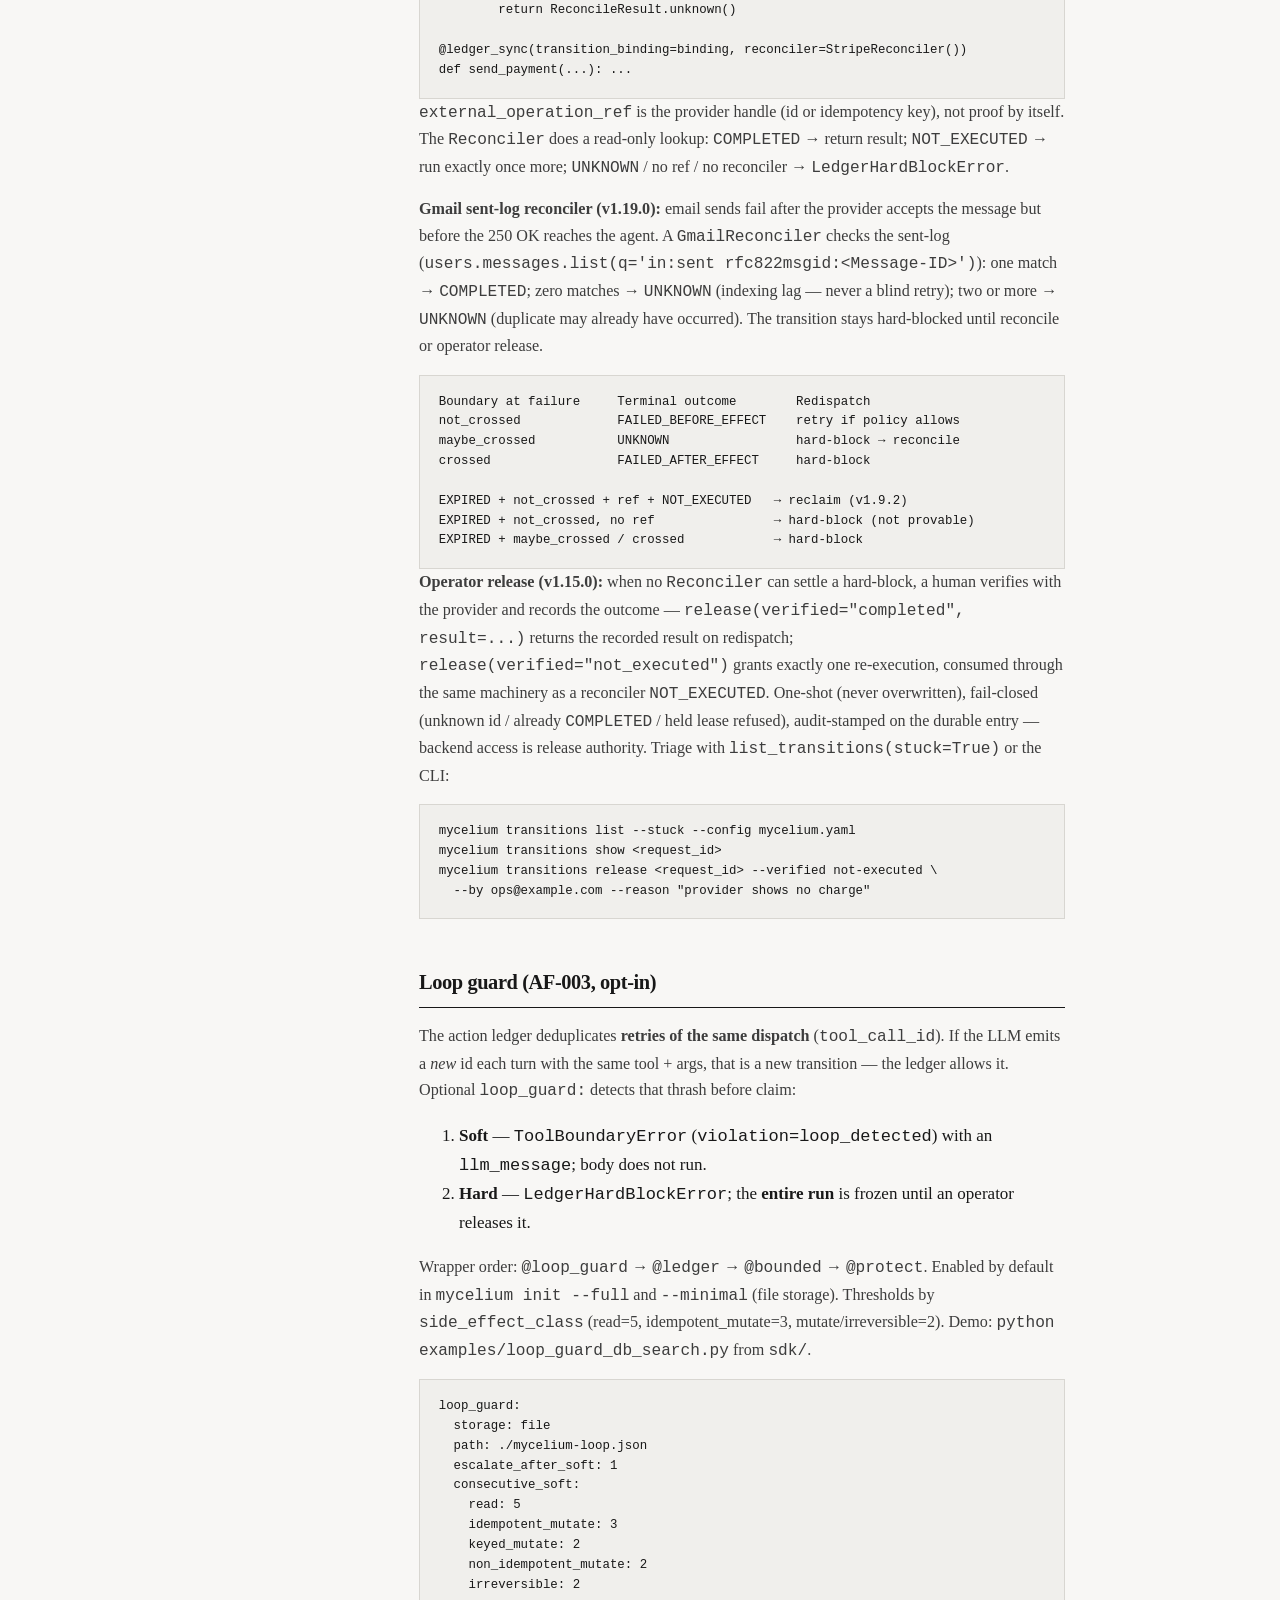
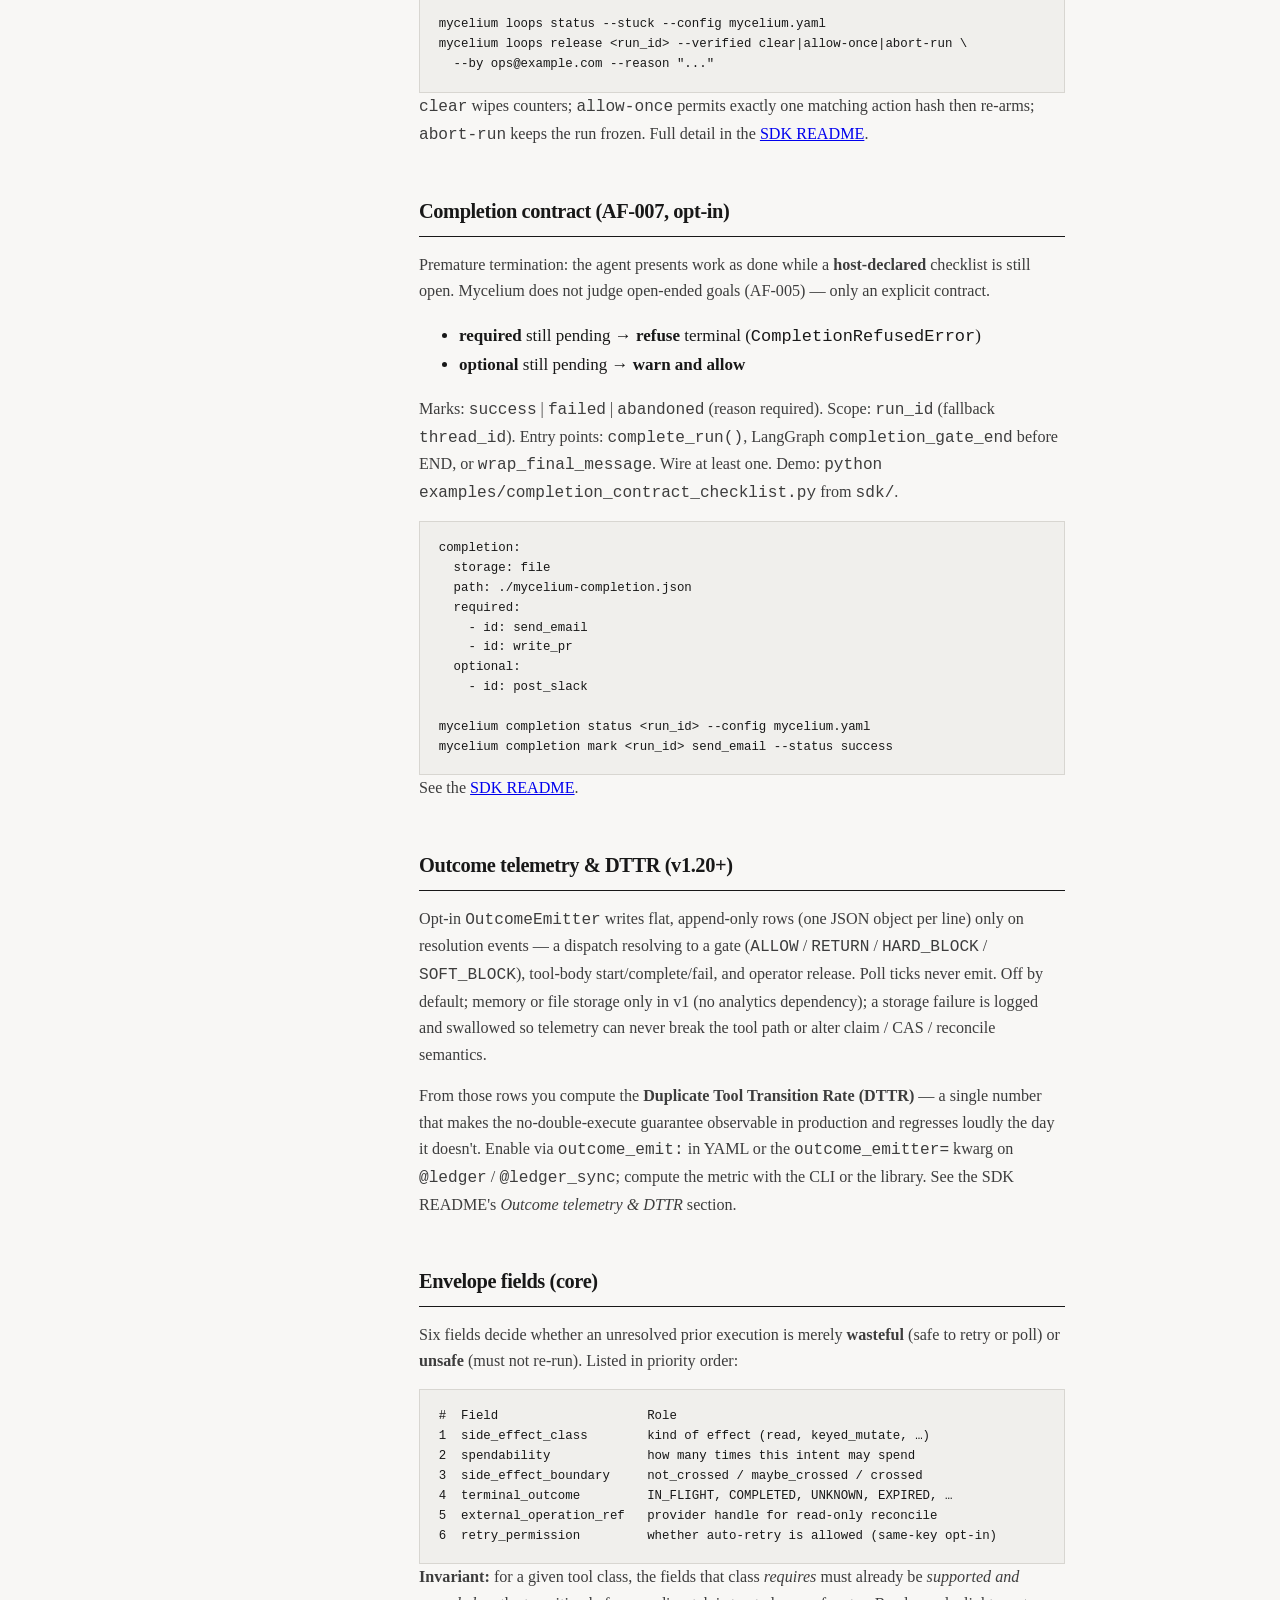
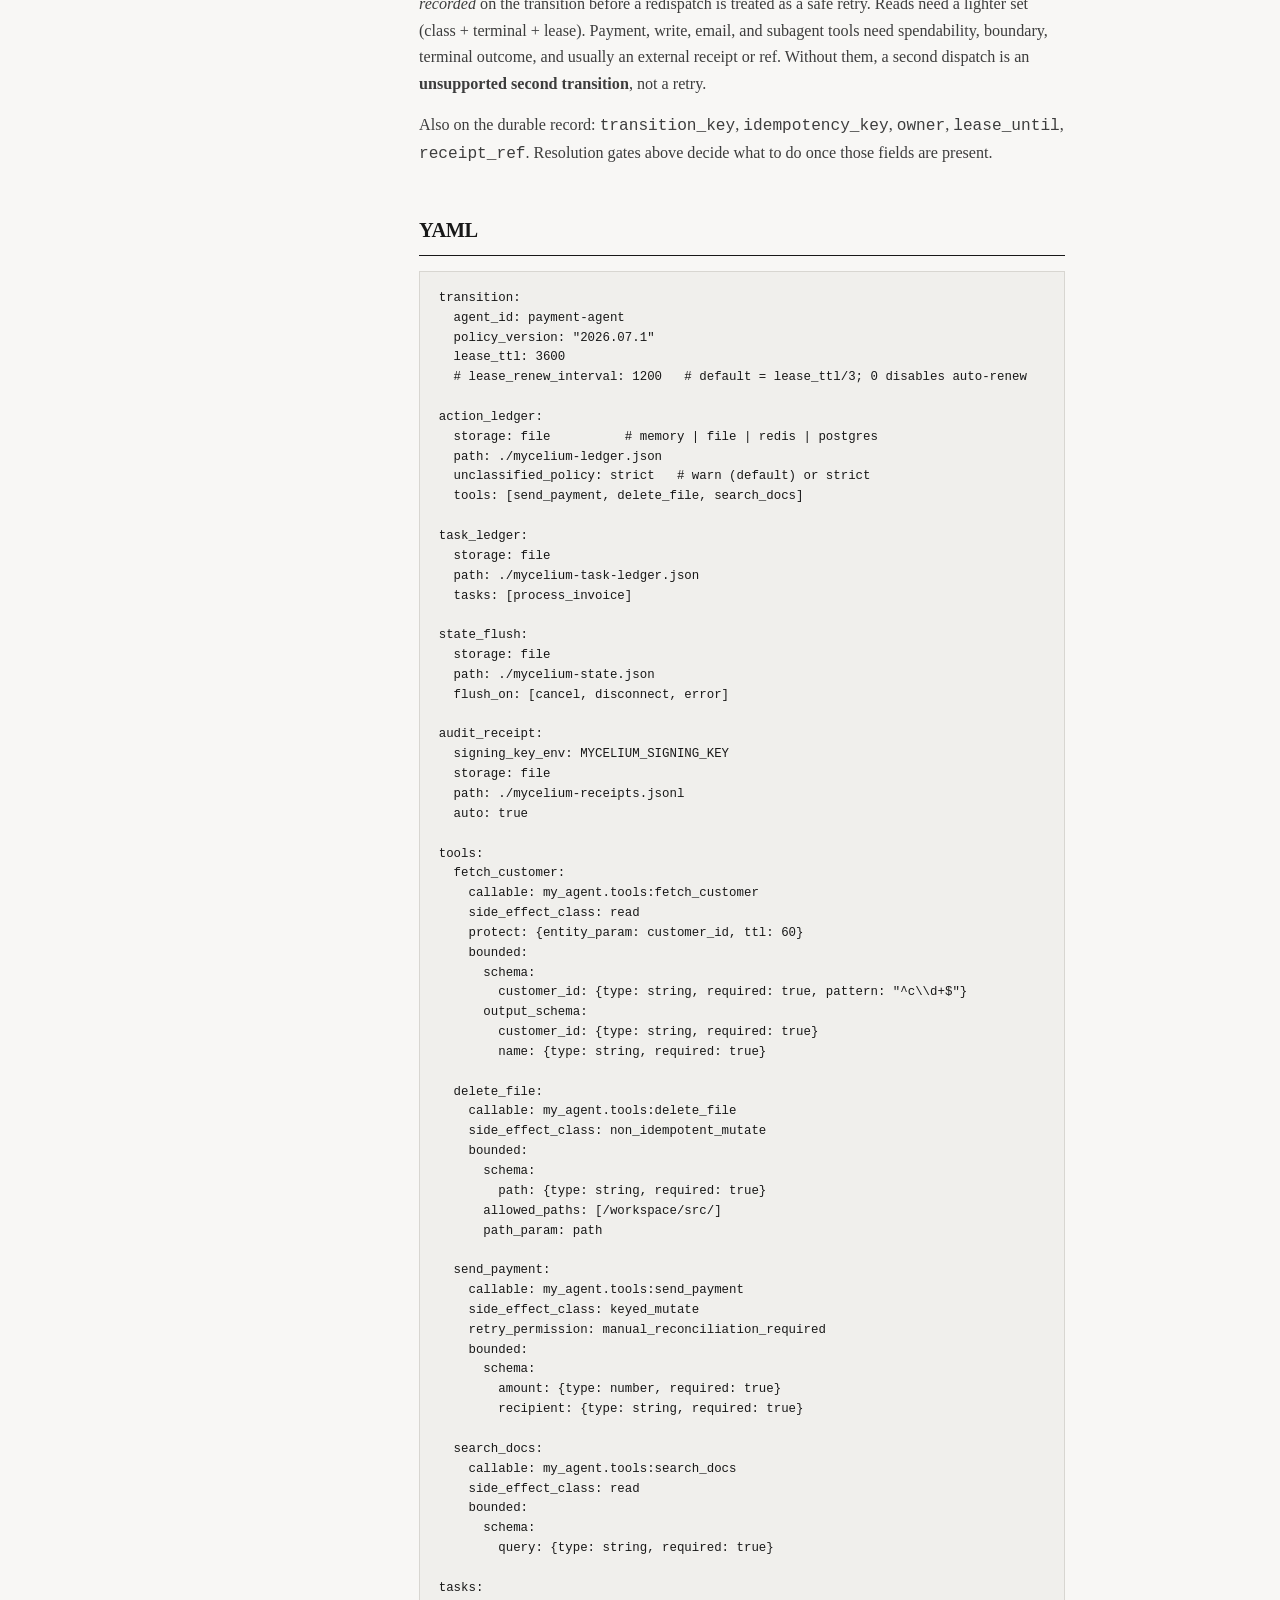
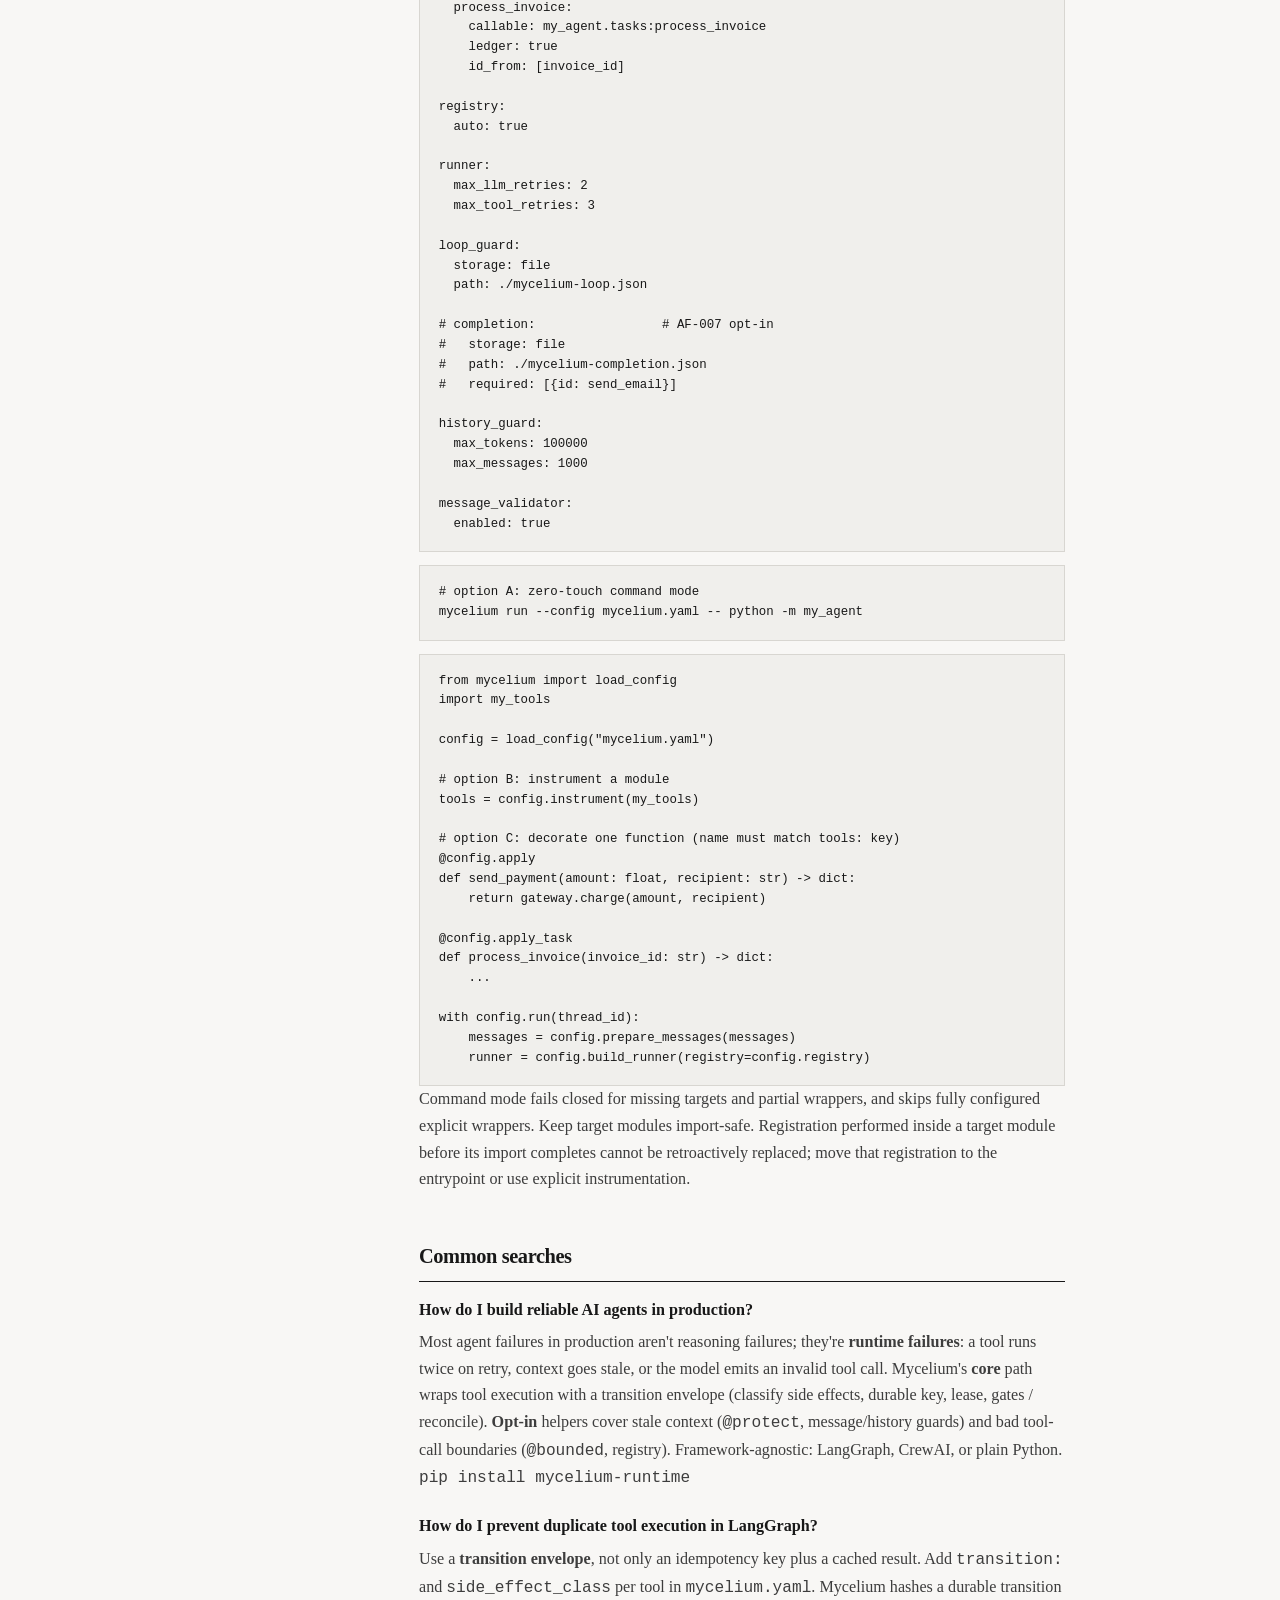
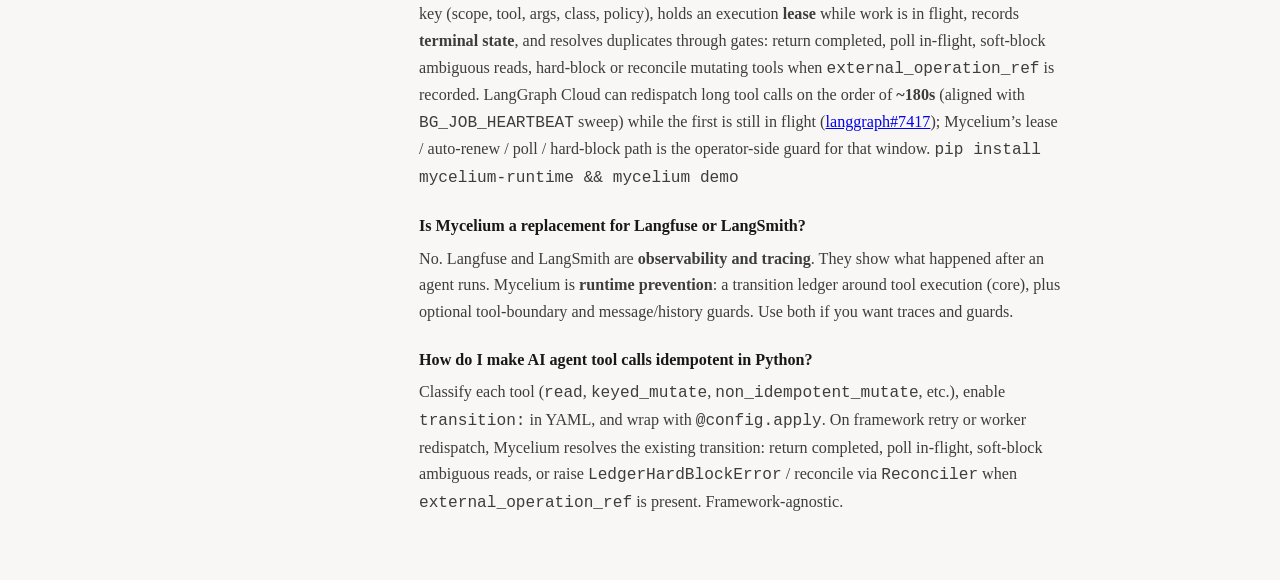
==== commit 71c9aad3: "release: mycelium-runtime v1.23.1 — AF-002 failure-case pack (#65) Ship five in-process gate repros " ====
--- a/docs/index.html
+++ b/docs/index.html
@@ -402,13 +402,13 @@
       editing each function. Framework-agnostic. Not an approvals inbox, not hosted
       observability, not on-chain trails, not a recovery tool — a tool-boundary
       guard that composes under an approval layer and beside a tracer.
-      Latest: <strong>v1.23.0</strong> AF-007 completion contract (refuse terminal
+      Latest: <strong>v1.23.1</strong> AF-002 failure-case pack + AF-007 completion contract (refuse terminal
       while required checklist items are pending) + state-authority gate + AF-003 loop guard
       (identical actions across new <code>tool_call_id</code>s → soft then hard →
       <code>mycelium loops release</code>), fail-closed Gmail sent-log reconciler (v1.19.0),
       opt-in resolution telemetry with DTTR (v1.20.0), and a webhook event-dedupe
       recipe (v1.20.3).
-      Early but API-stable (v1.23.0): breaking changes only at major versions.
+      Early but API-stable (v1.23.1): breaking changes only at major versions.
     </p>
 
     <section id="architecture">
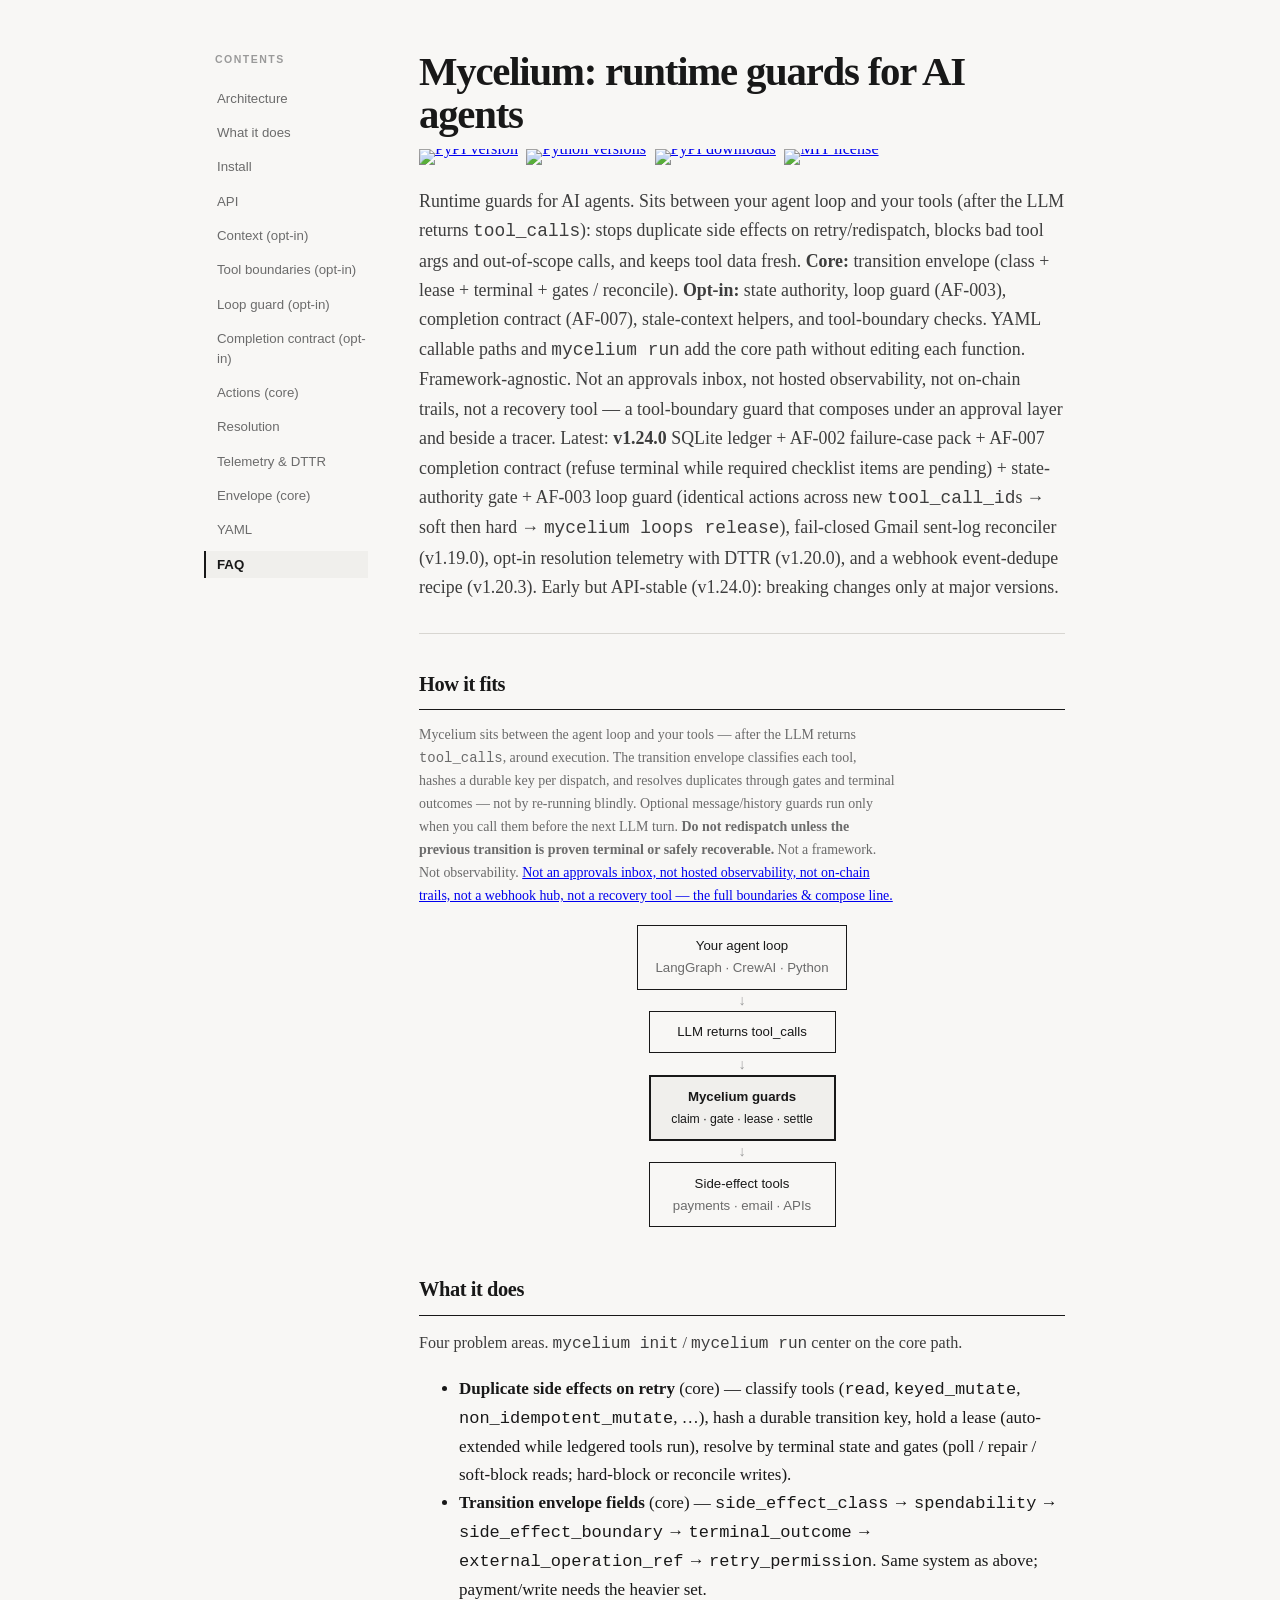
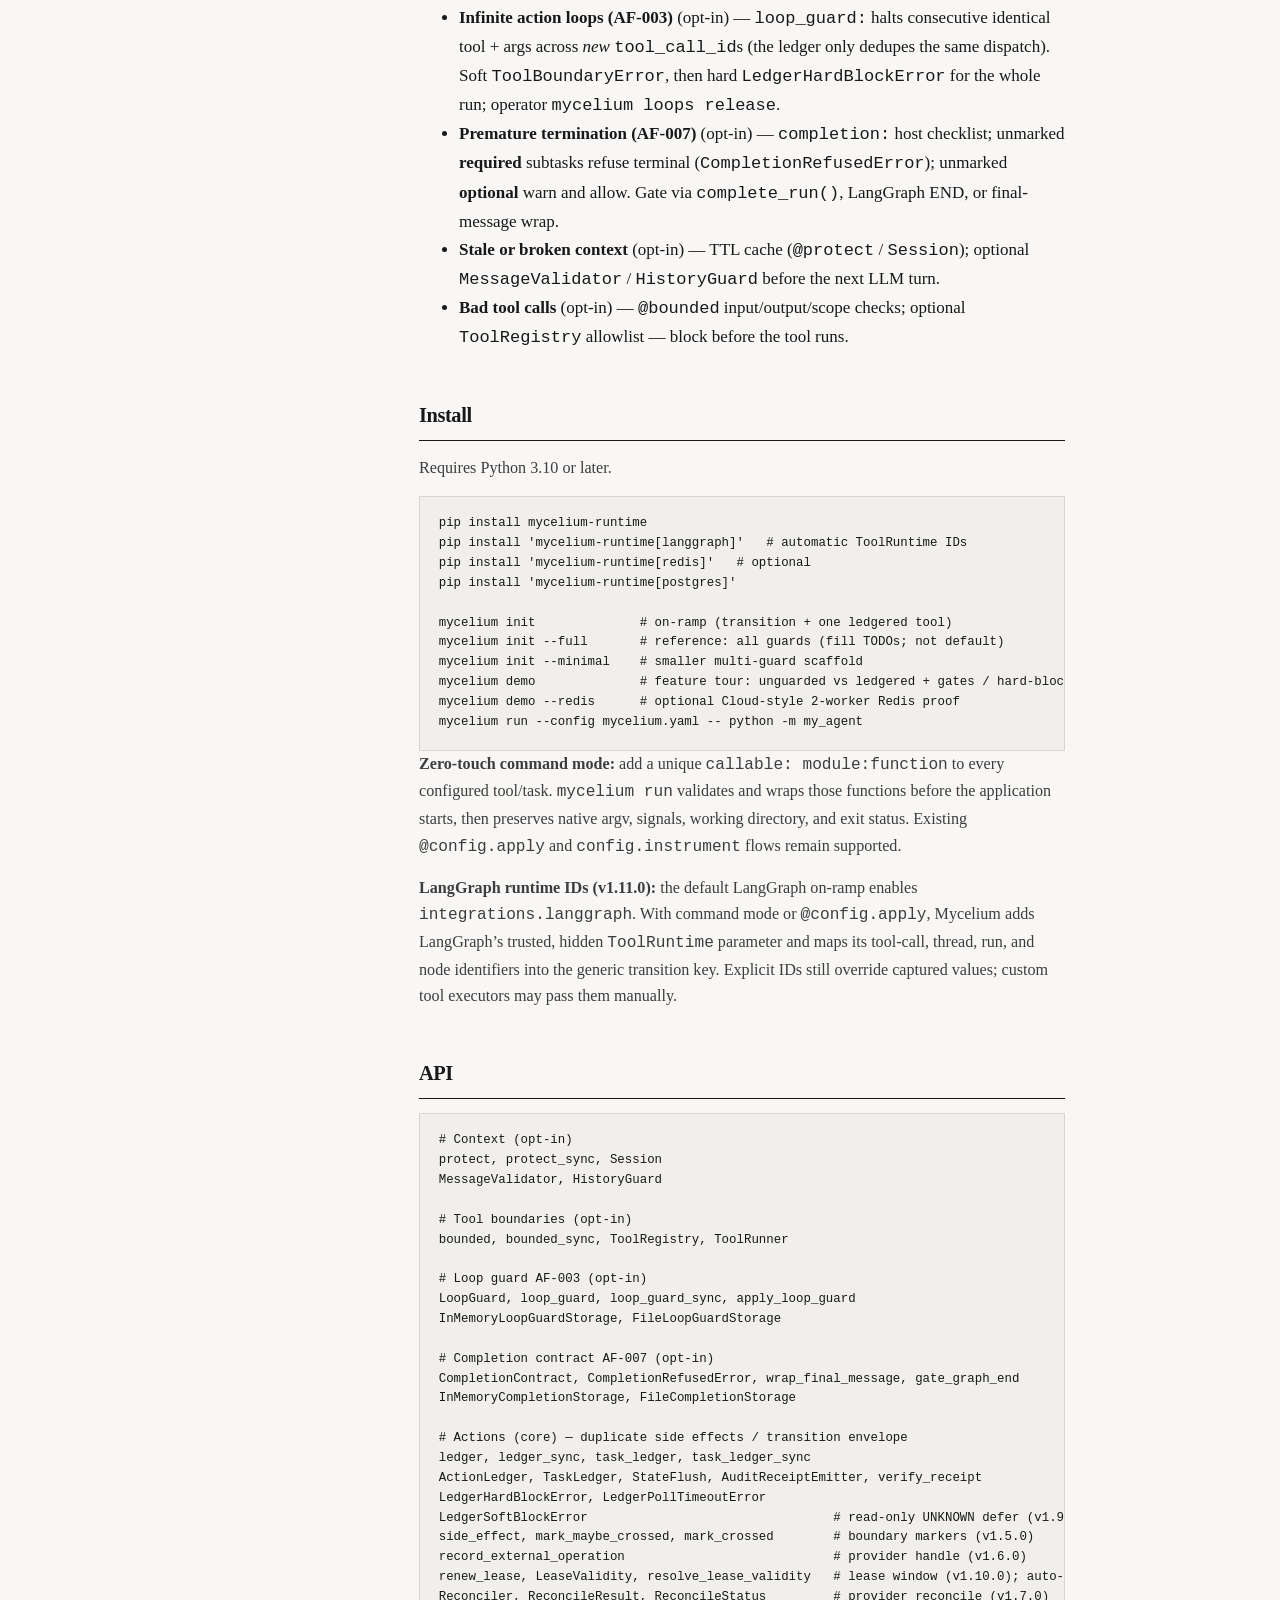
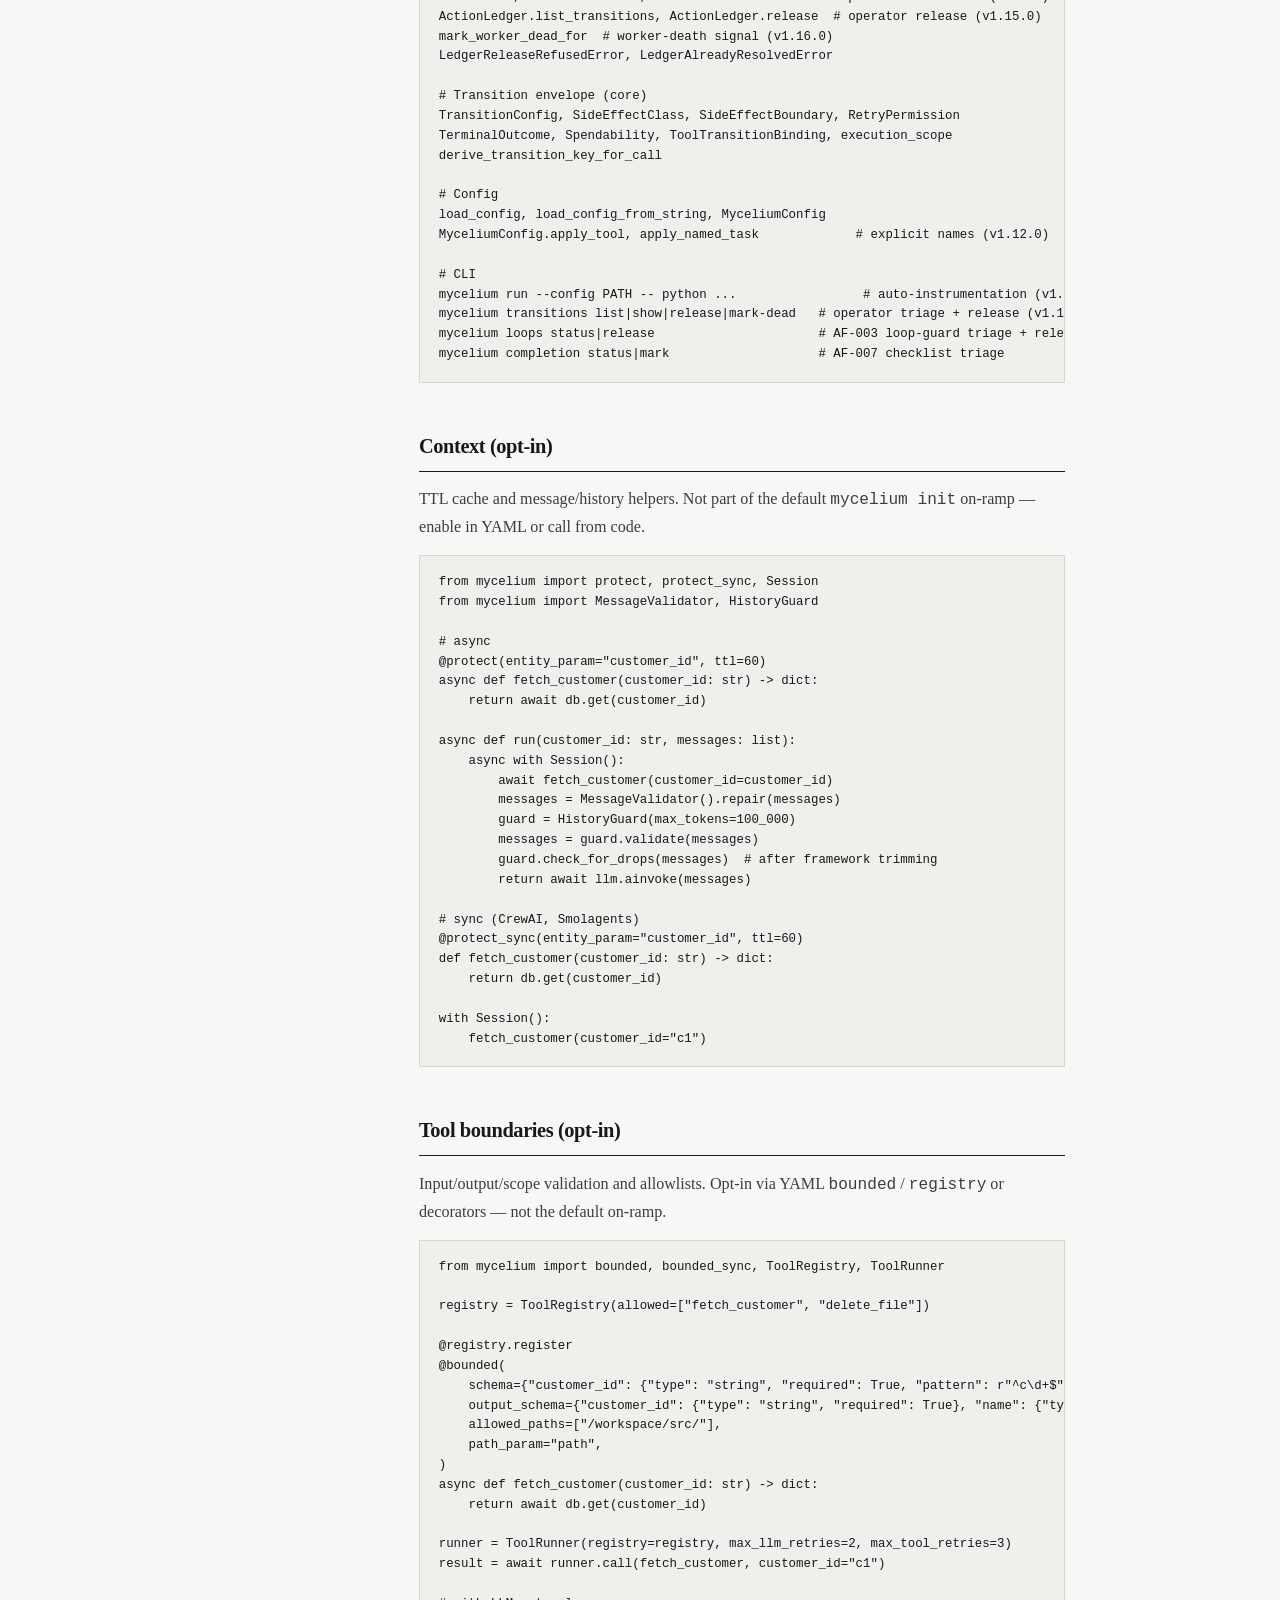
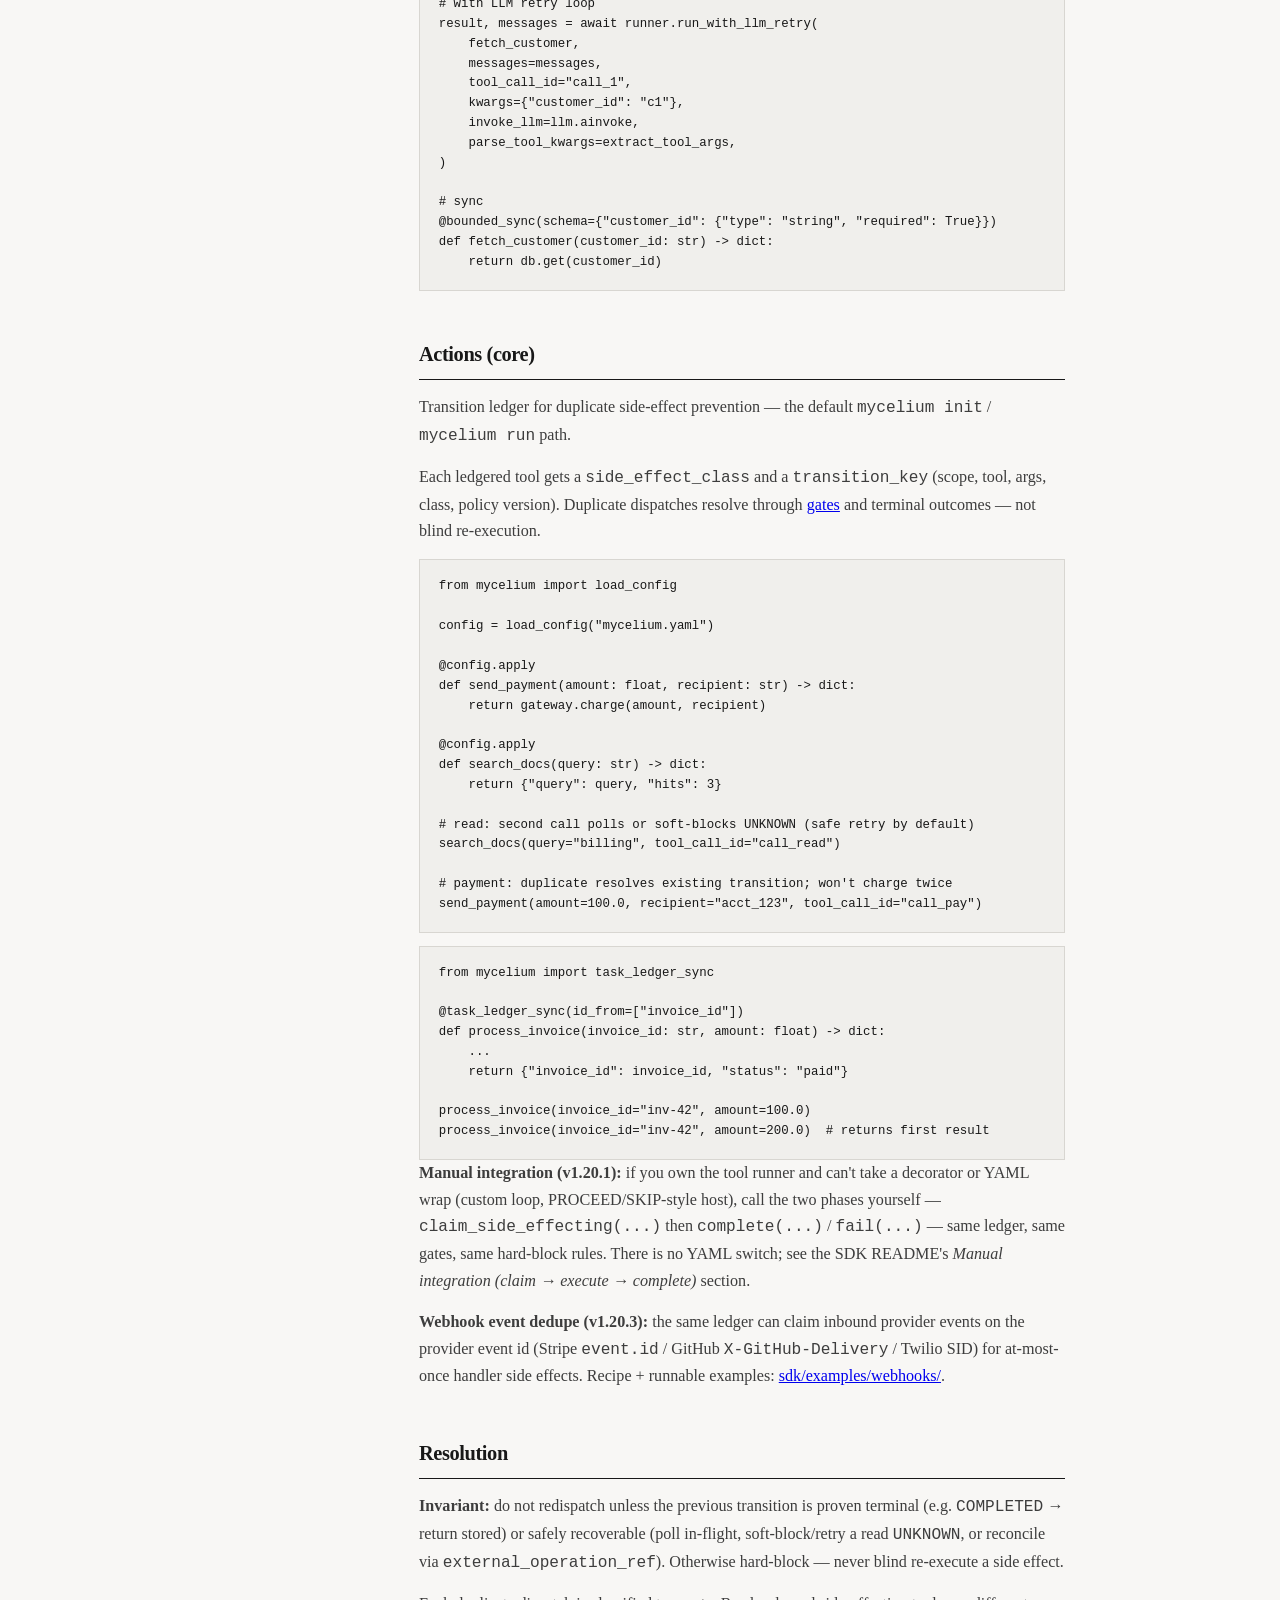
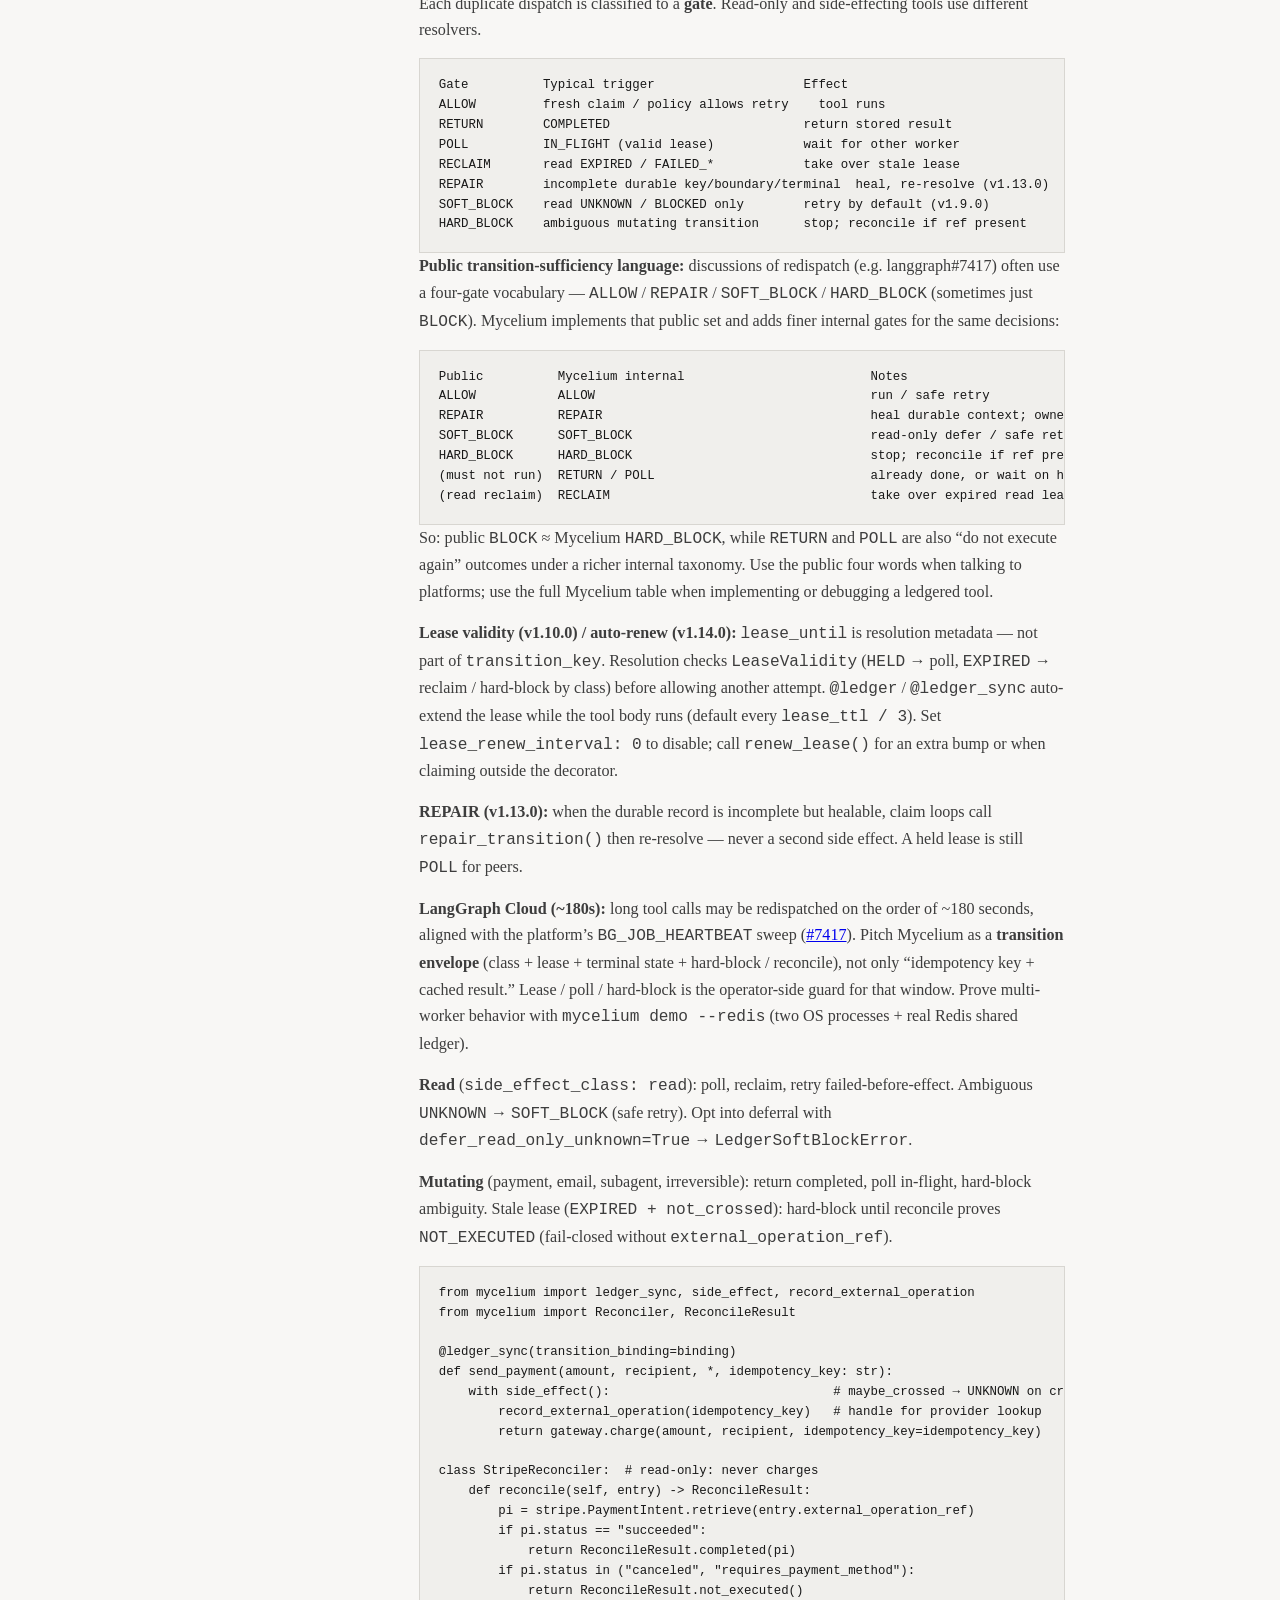
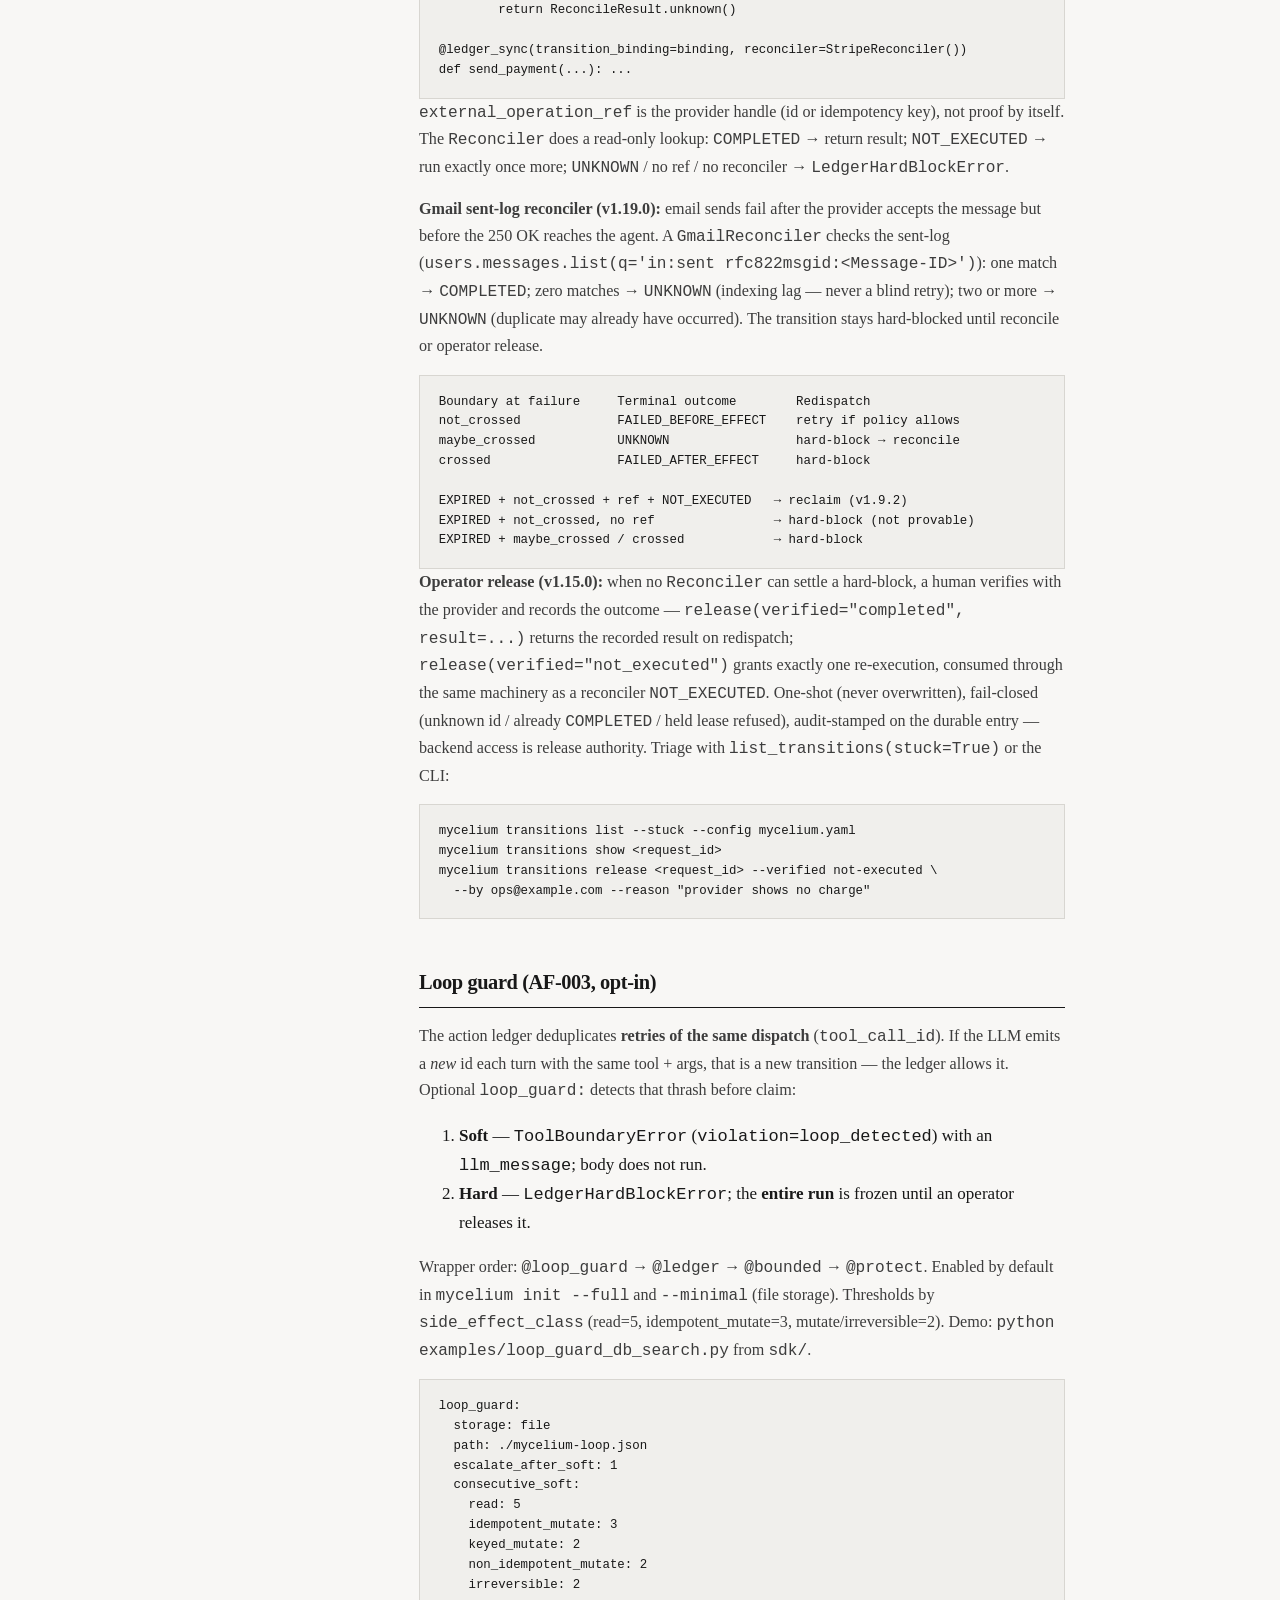
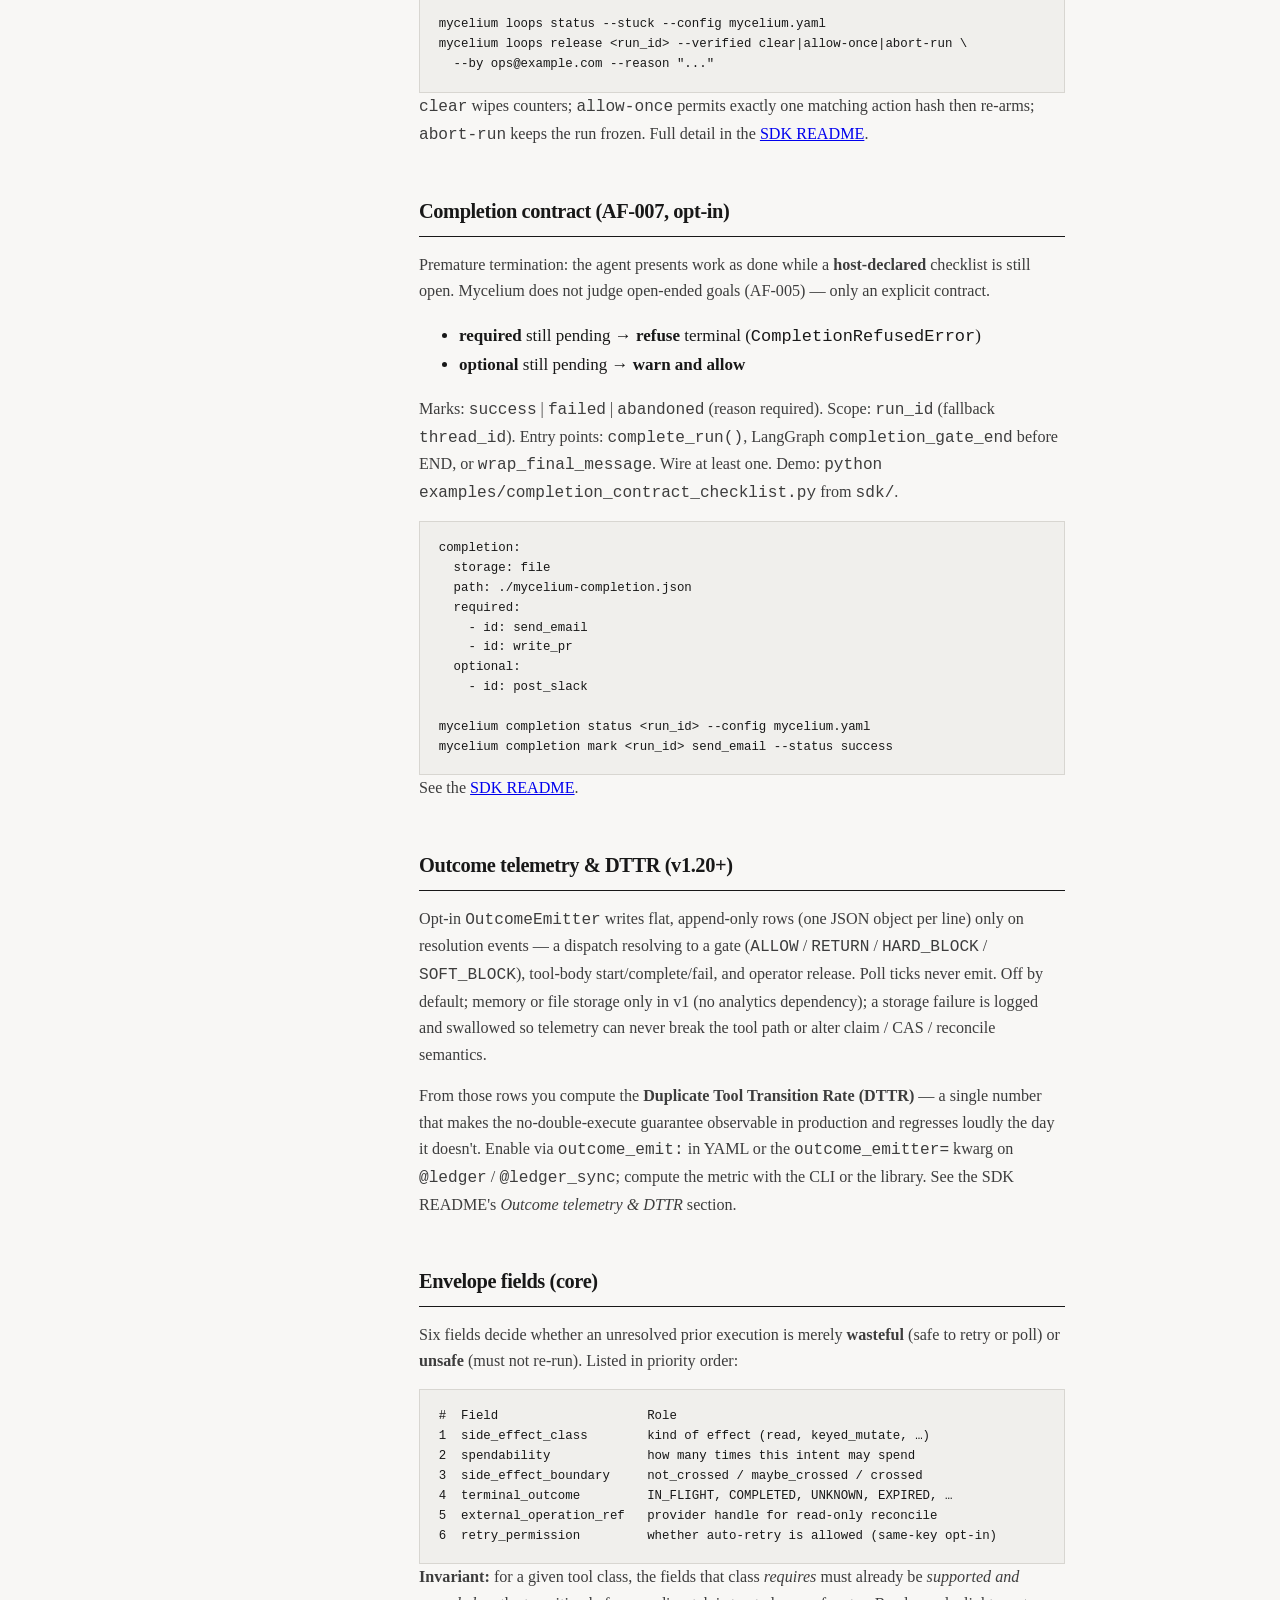
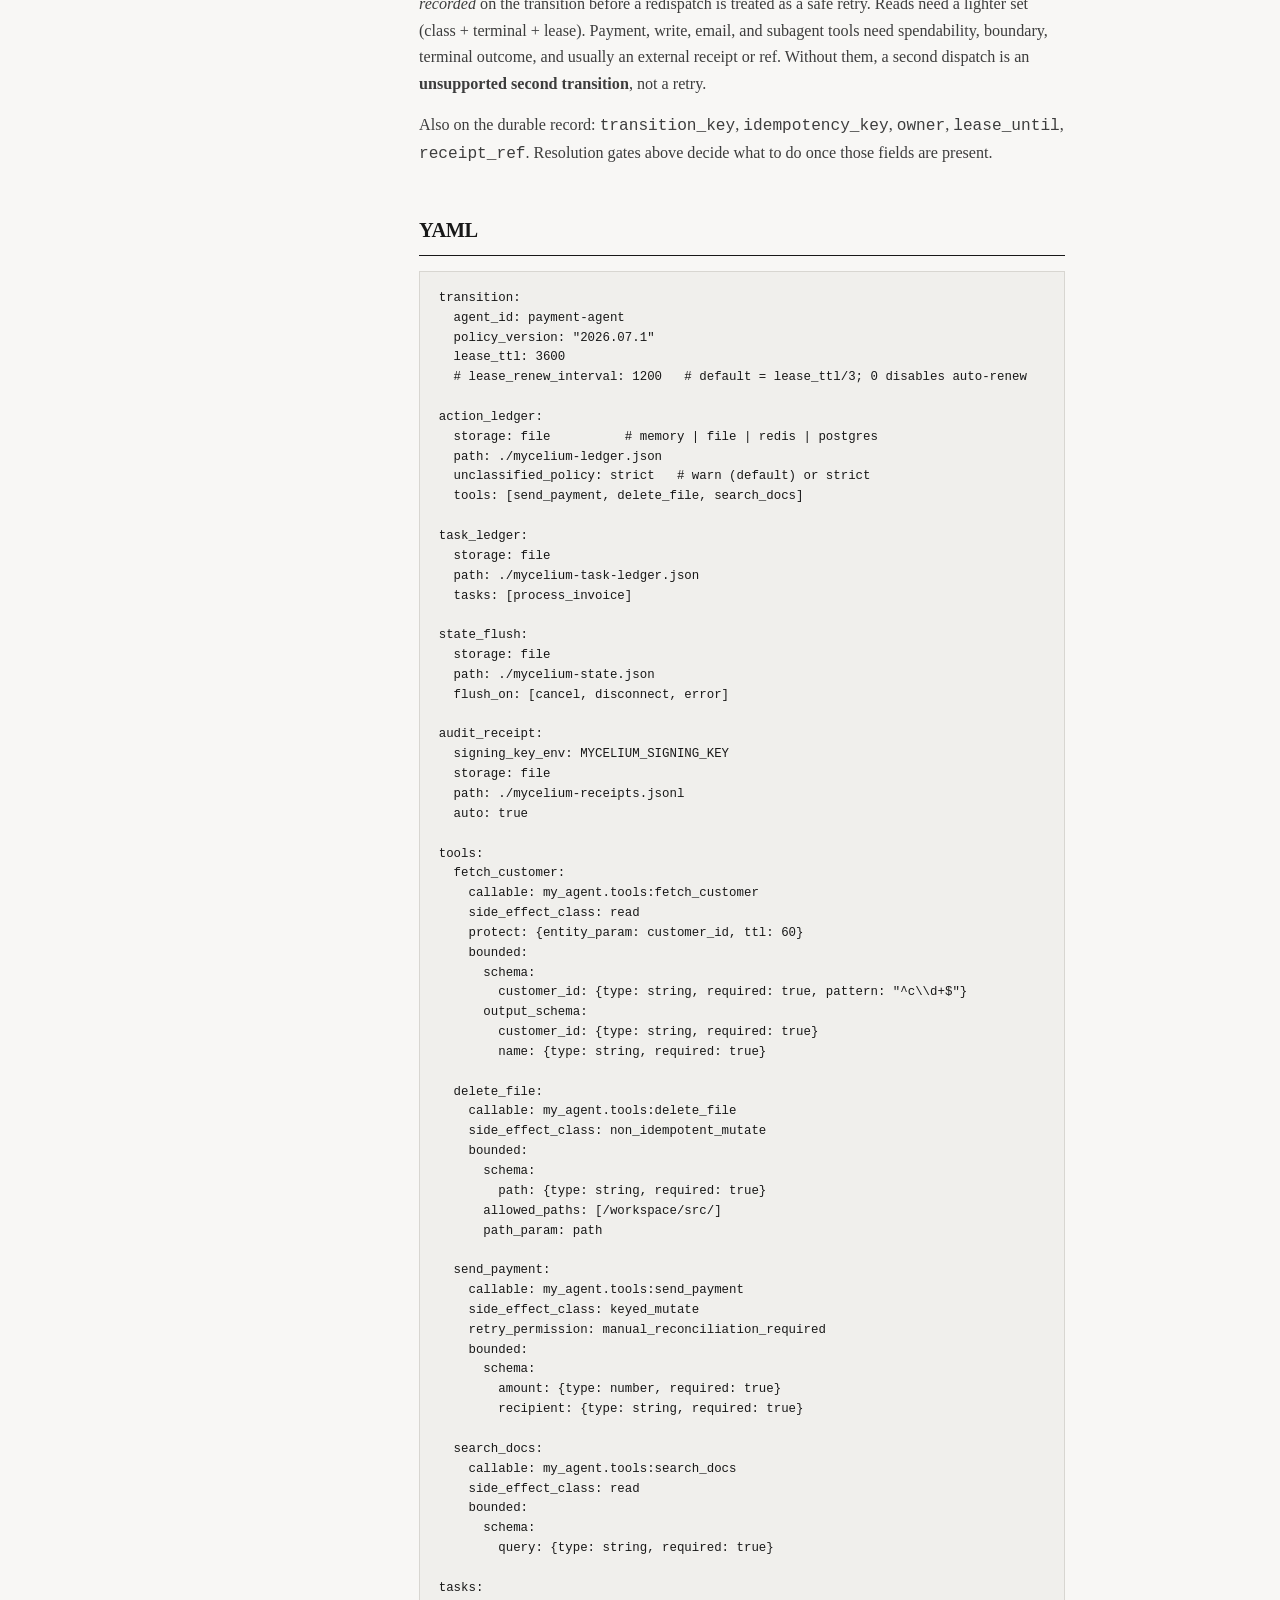
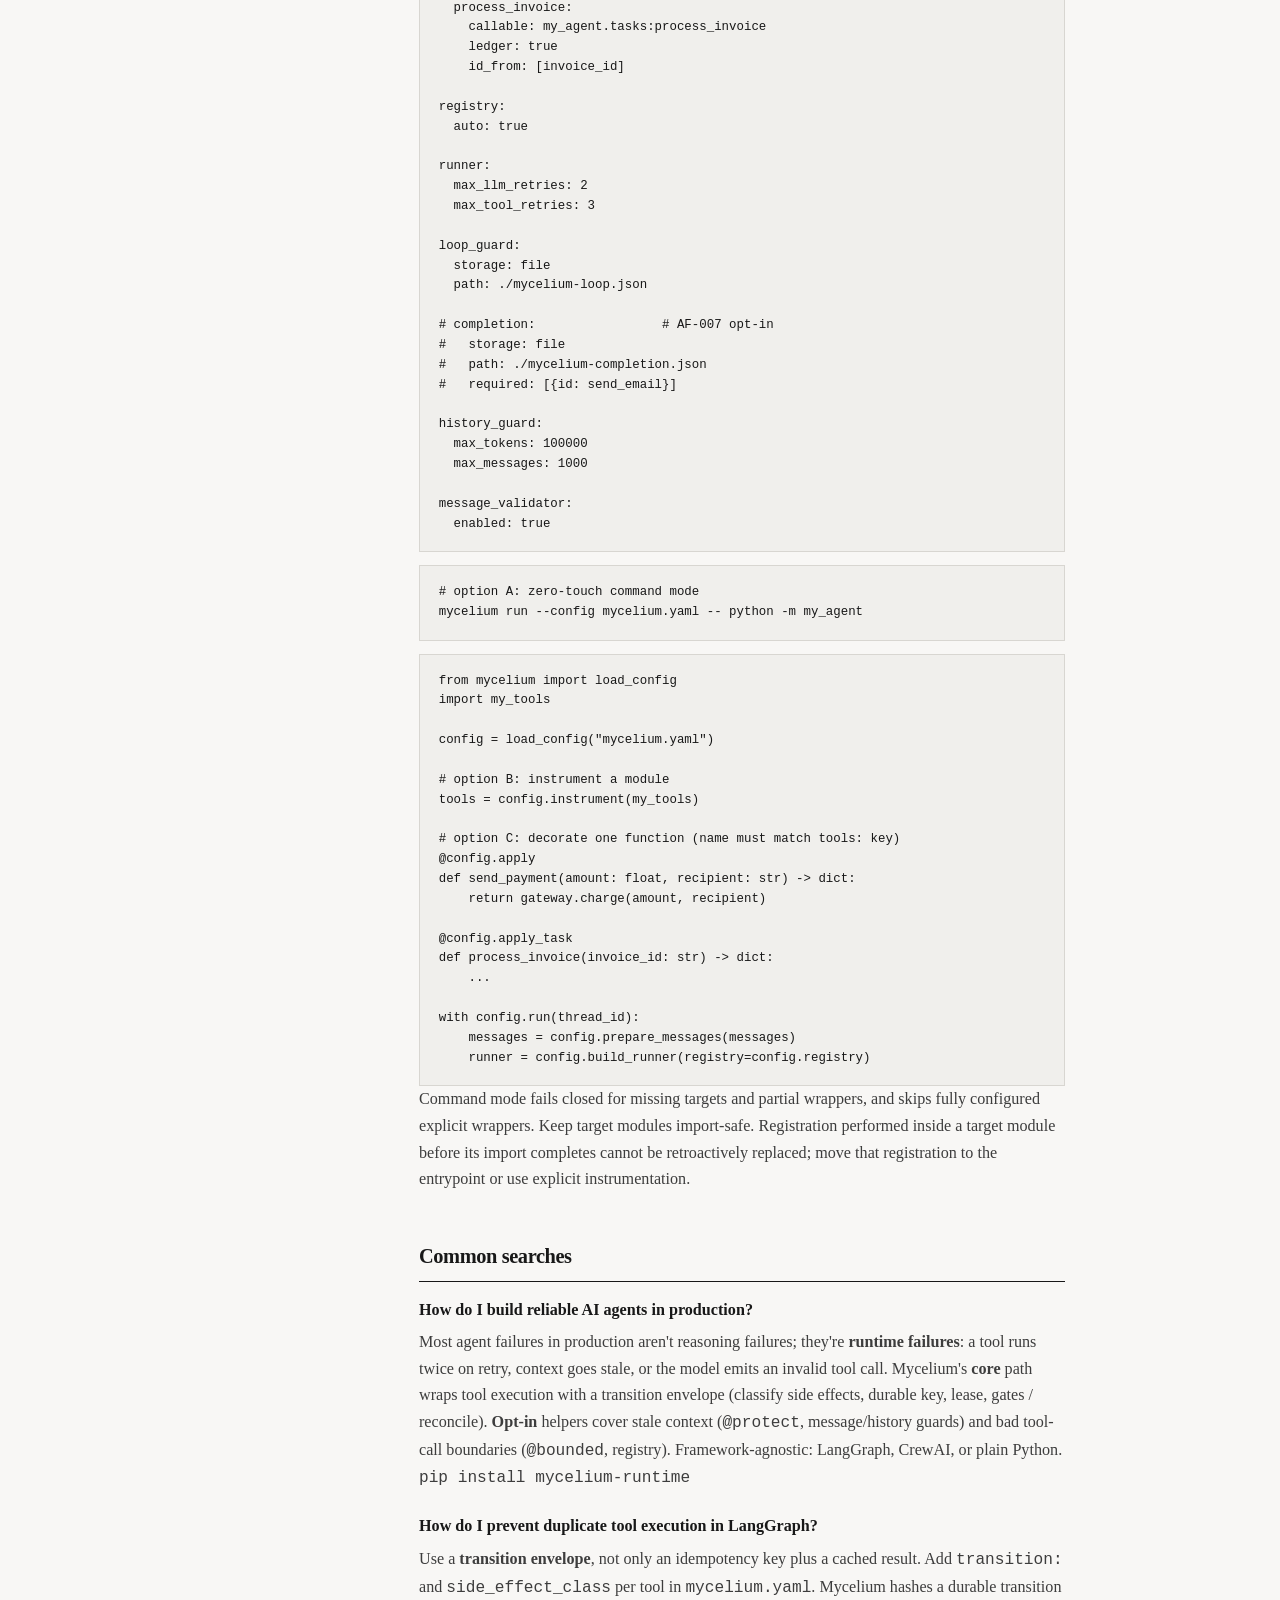
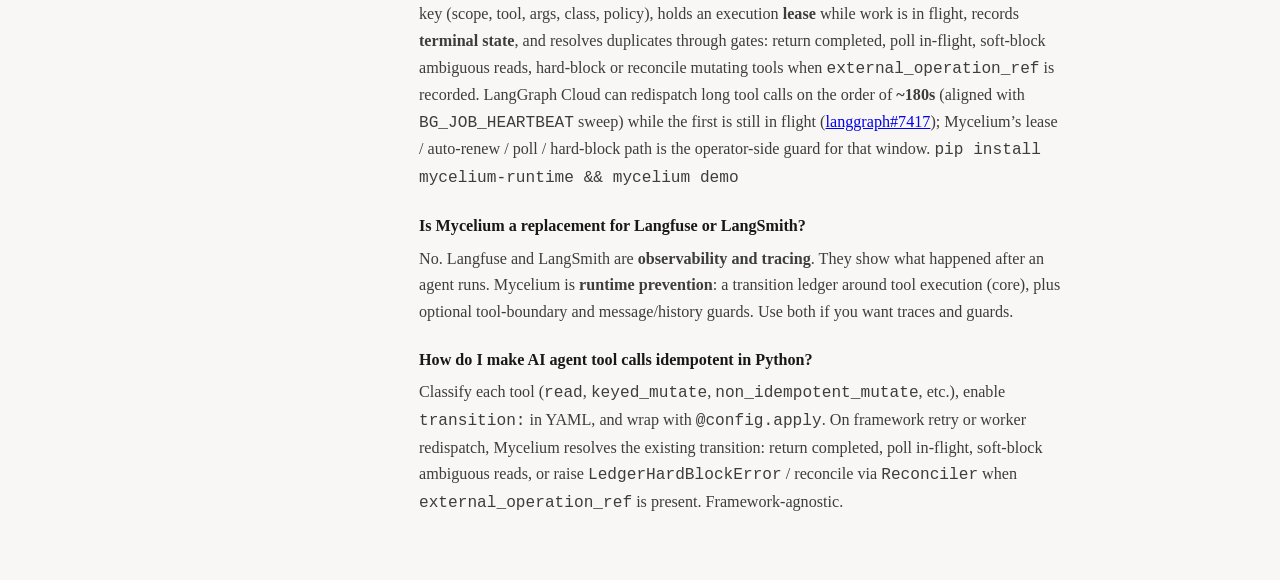
==== commit f6d2ecae: "feat: add SQLite ledger backend (v1.24.0) (#66) Zero-ops single-node durable storage via stdlib sqli" ====
--- a/docs/index.html
+++ b/docs/index.html
@@ -402,13 +402,13 @@
       editing each function. Framework-agnostic. Not an approvals inbox, not hosted
       observability, not on-chain trails, not a recovery tool — a tool-boundary
       guard that composes under an approval layer and beside a tracer.
-      Latest: <strong>v1.23.1</strong> AF-002 failure-case pack + AF-007 completion contract (refuse terminal
+      Latest: <strong>v1.24.0</strong> SQLite ledger + AF-002 failure-case pack + AF-007 completion contract (refuse terminal
       while required checklist items are pending) + state-authority gate + AF-003 loop guard
       (identical actions across new <code>tool_call_id</code>s → soft then hard →
       <code>mycelium loops release</code>), fail-closed Gmail sent-log reconciler (v1.19.0),
       opt-in resolution telemetry with DTTR (v1.20.0), and a webhook event-dedupe
       recipe (v1.20.3).
-      Early but API-stable (v1.23.1): breaking changes only at major versions.
+      Early but API-stable (v1.24.0): breaking changes only at major versions.
     </p>
 
     <section id="architecture">
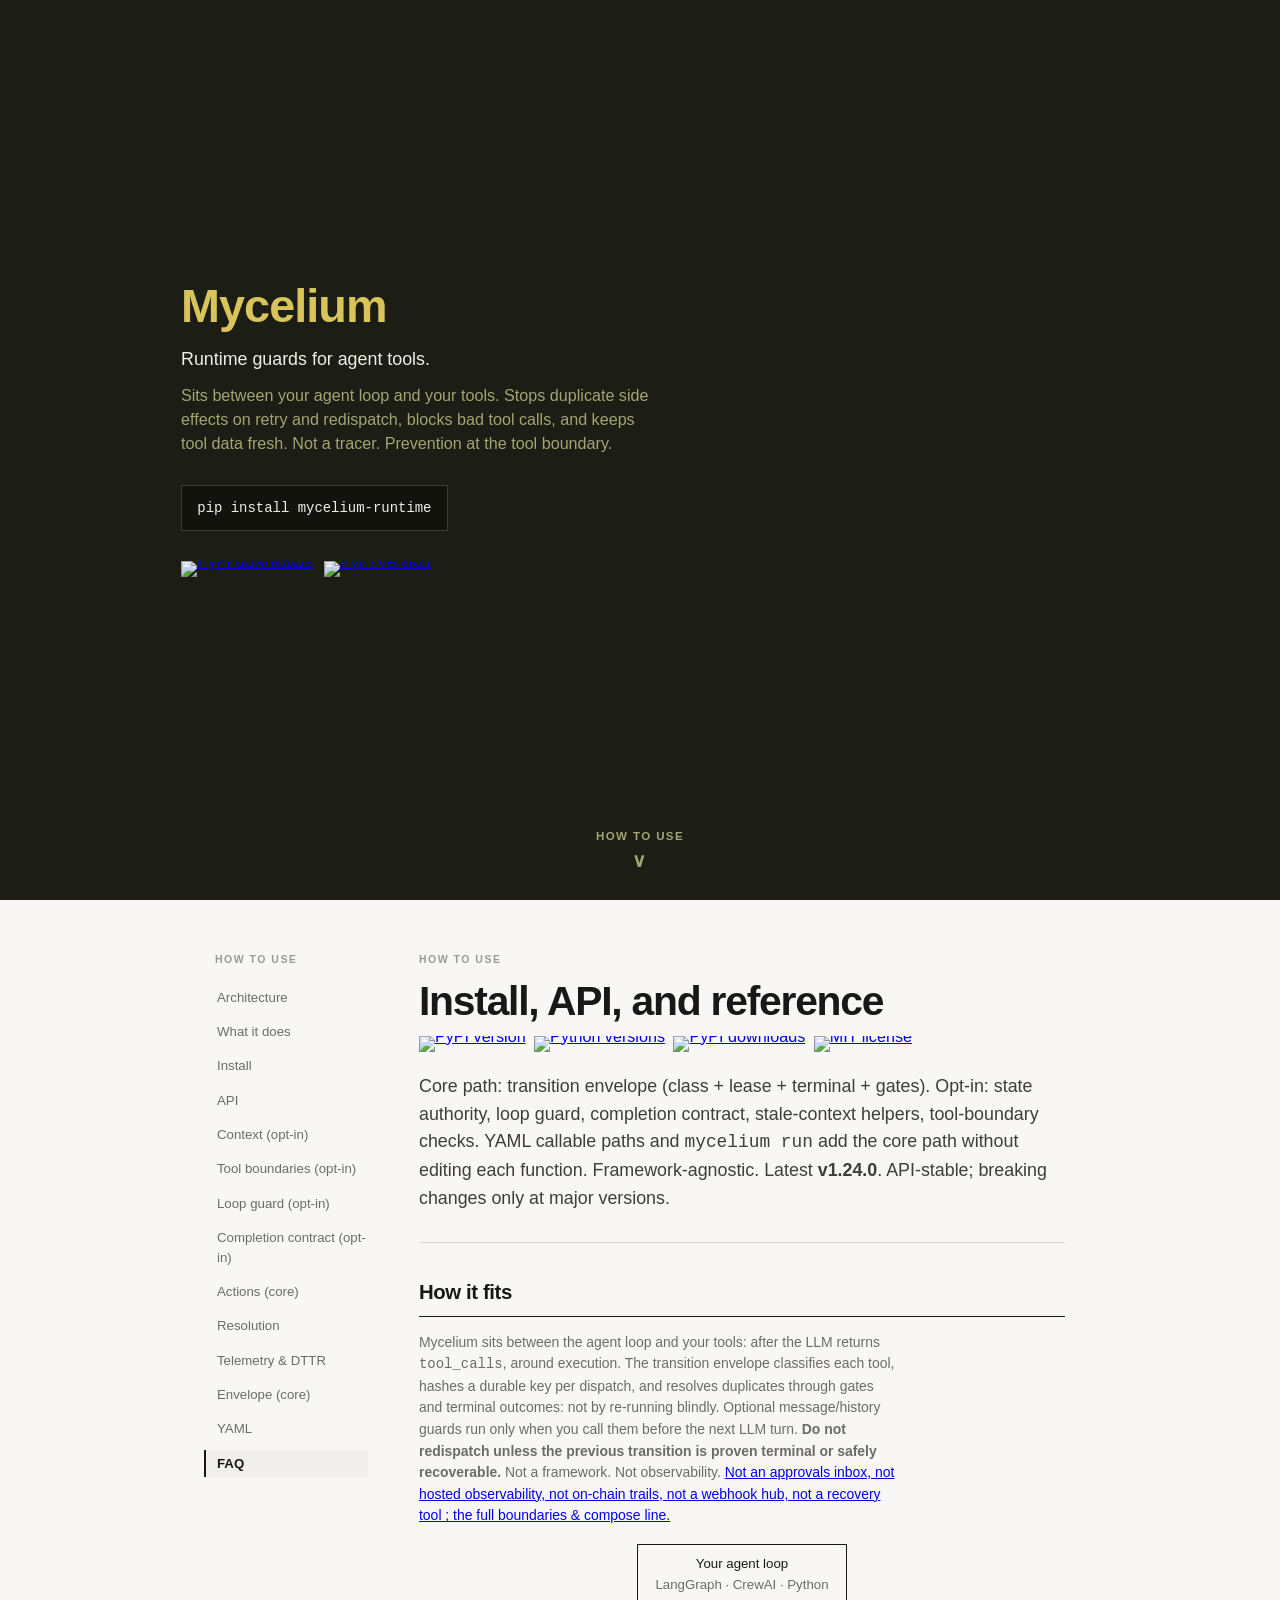
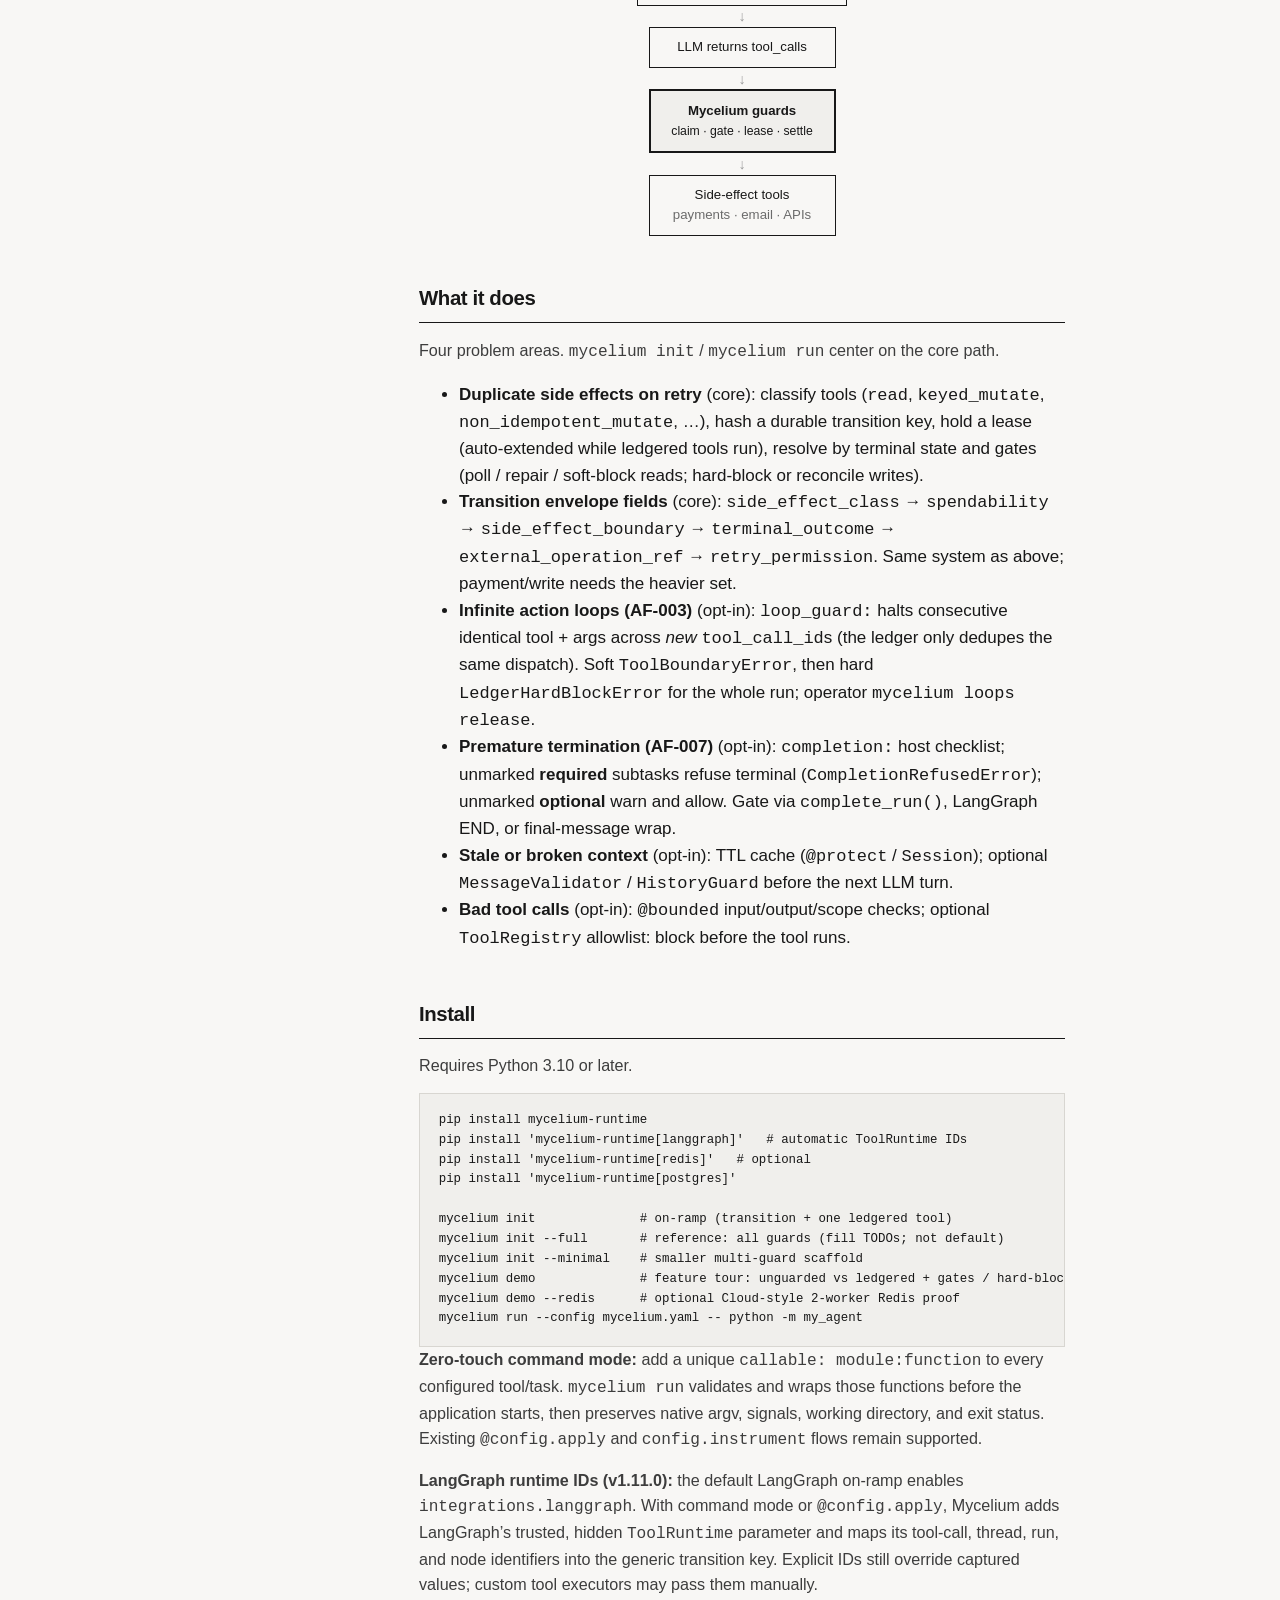
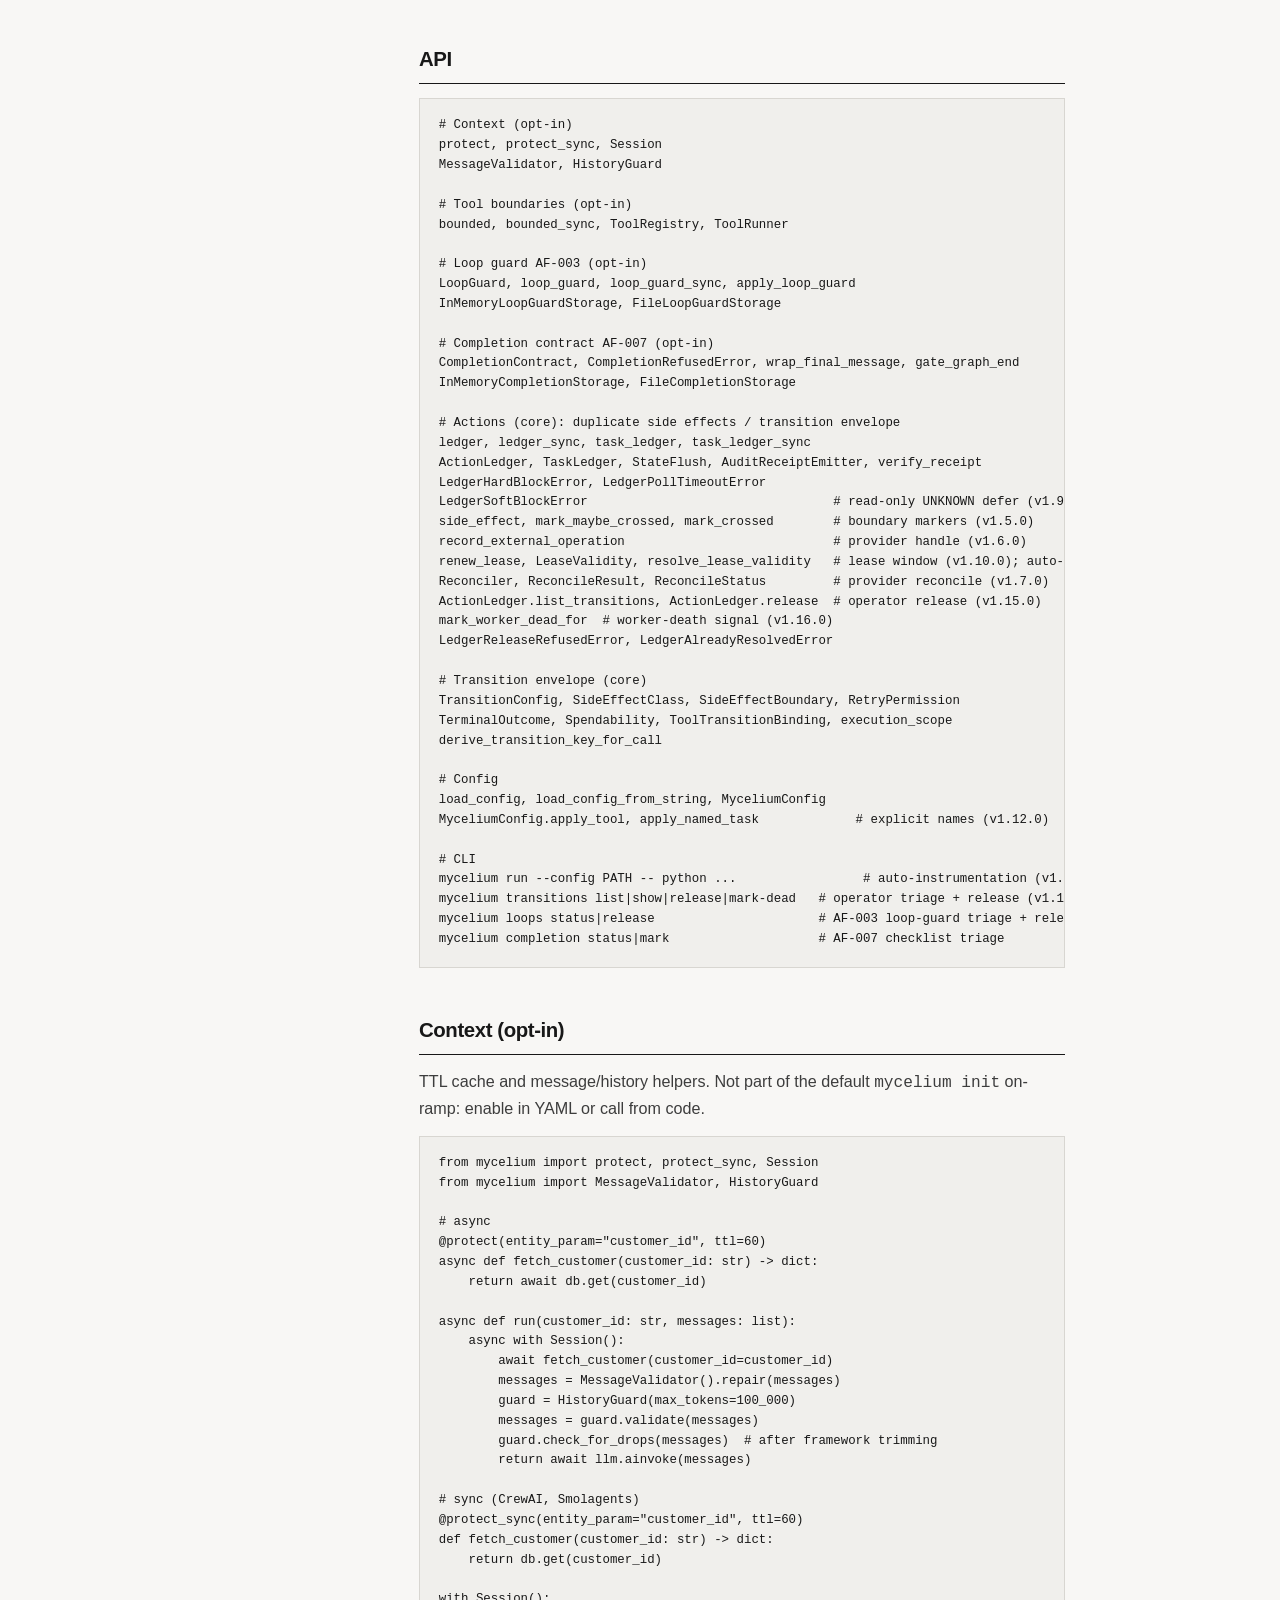
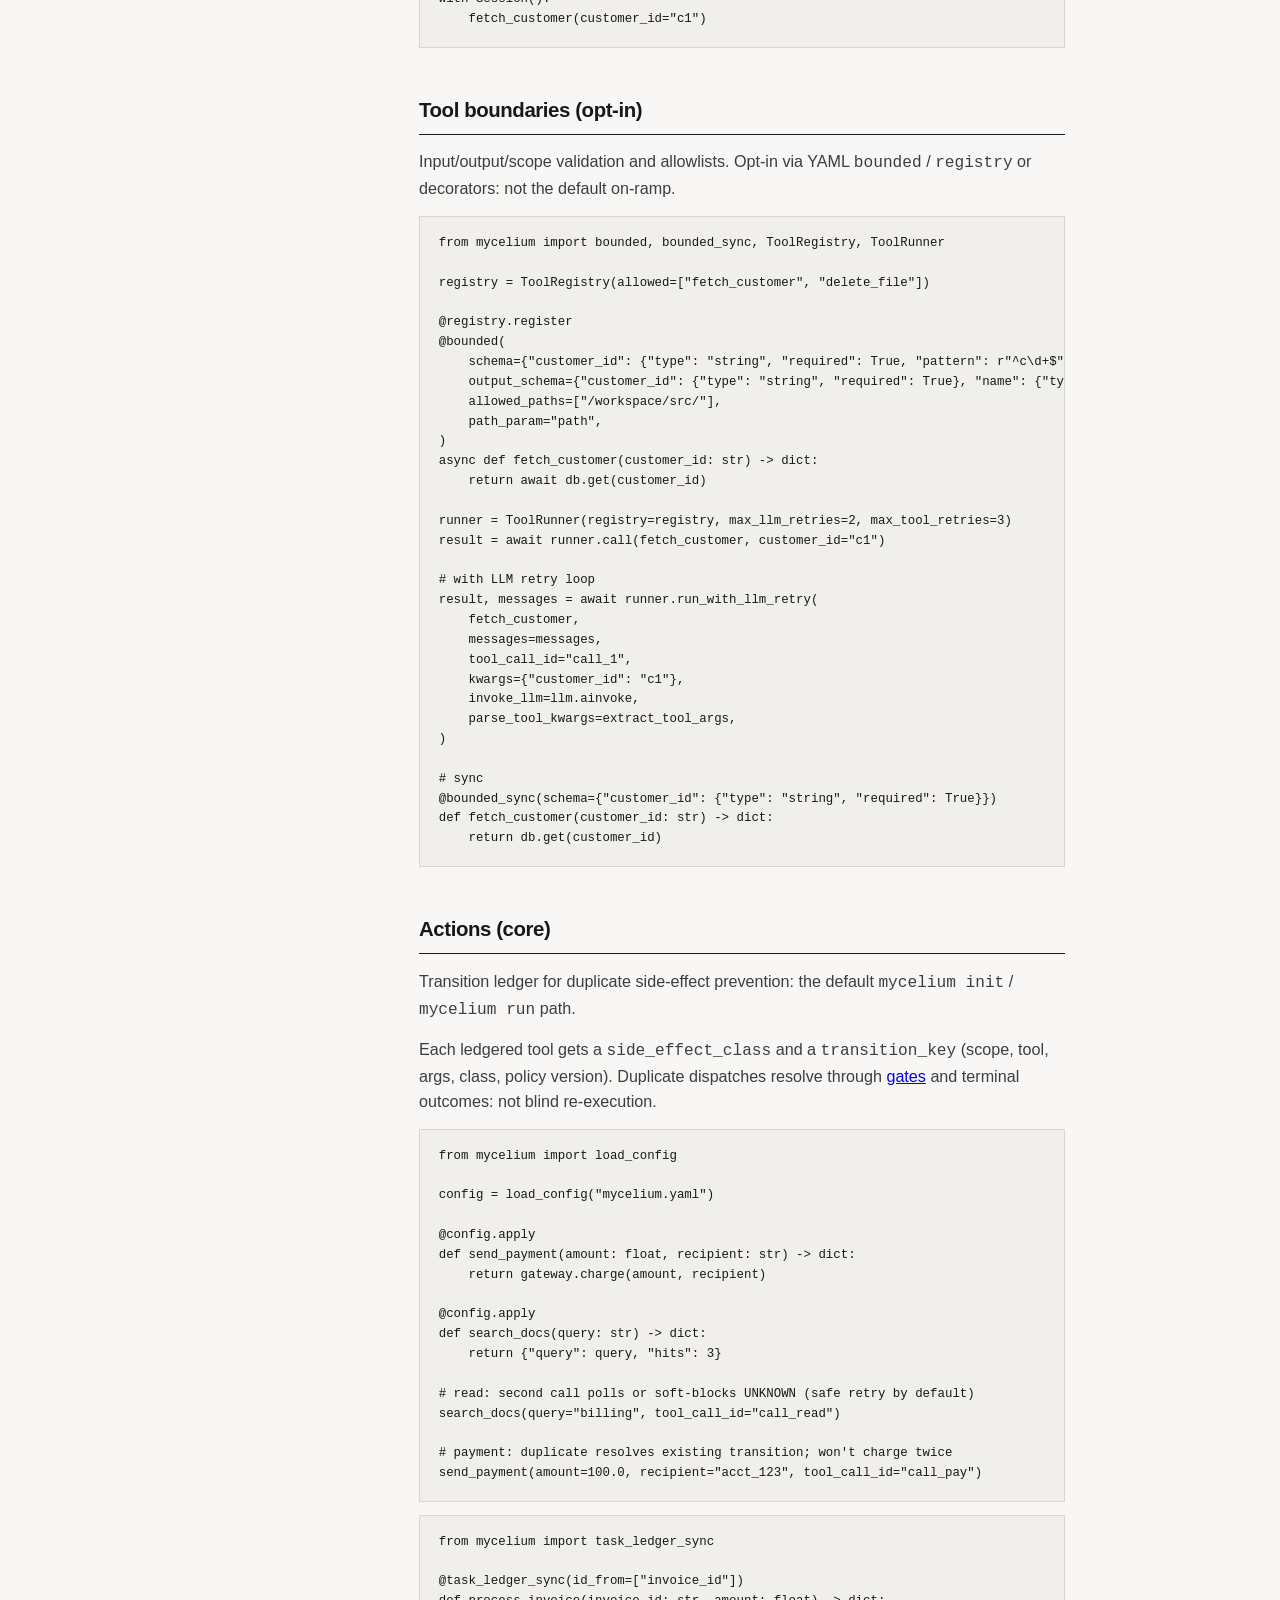
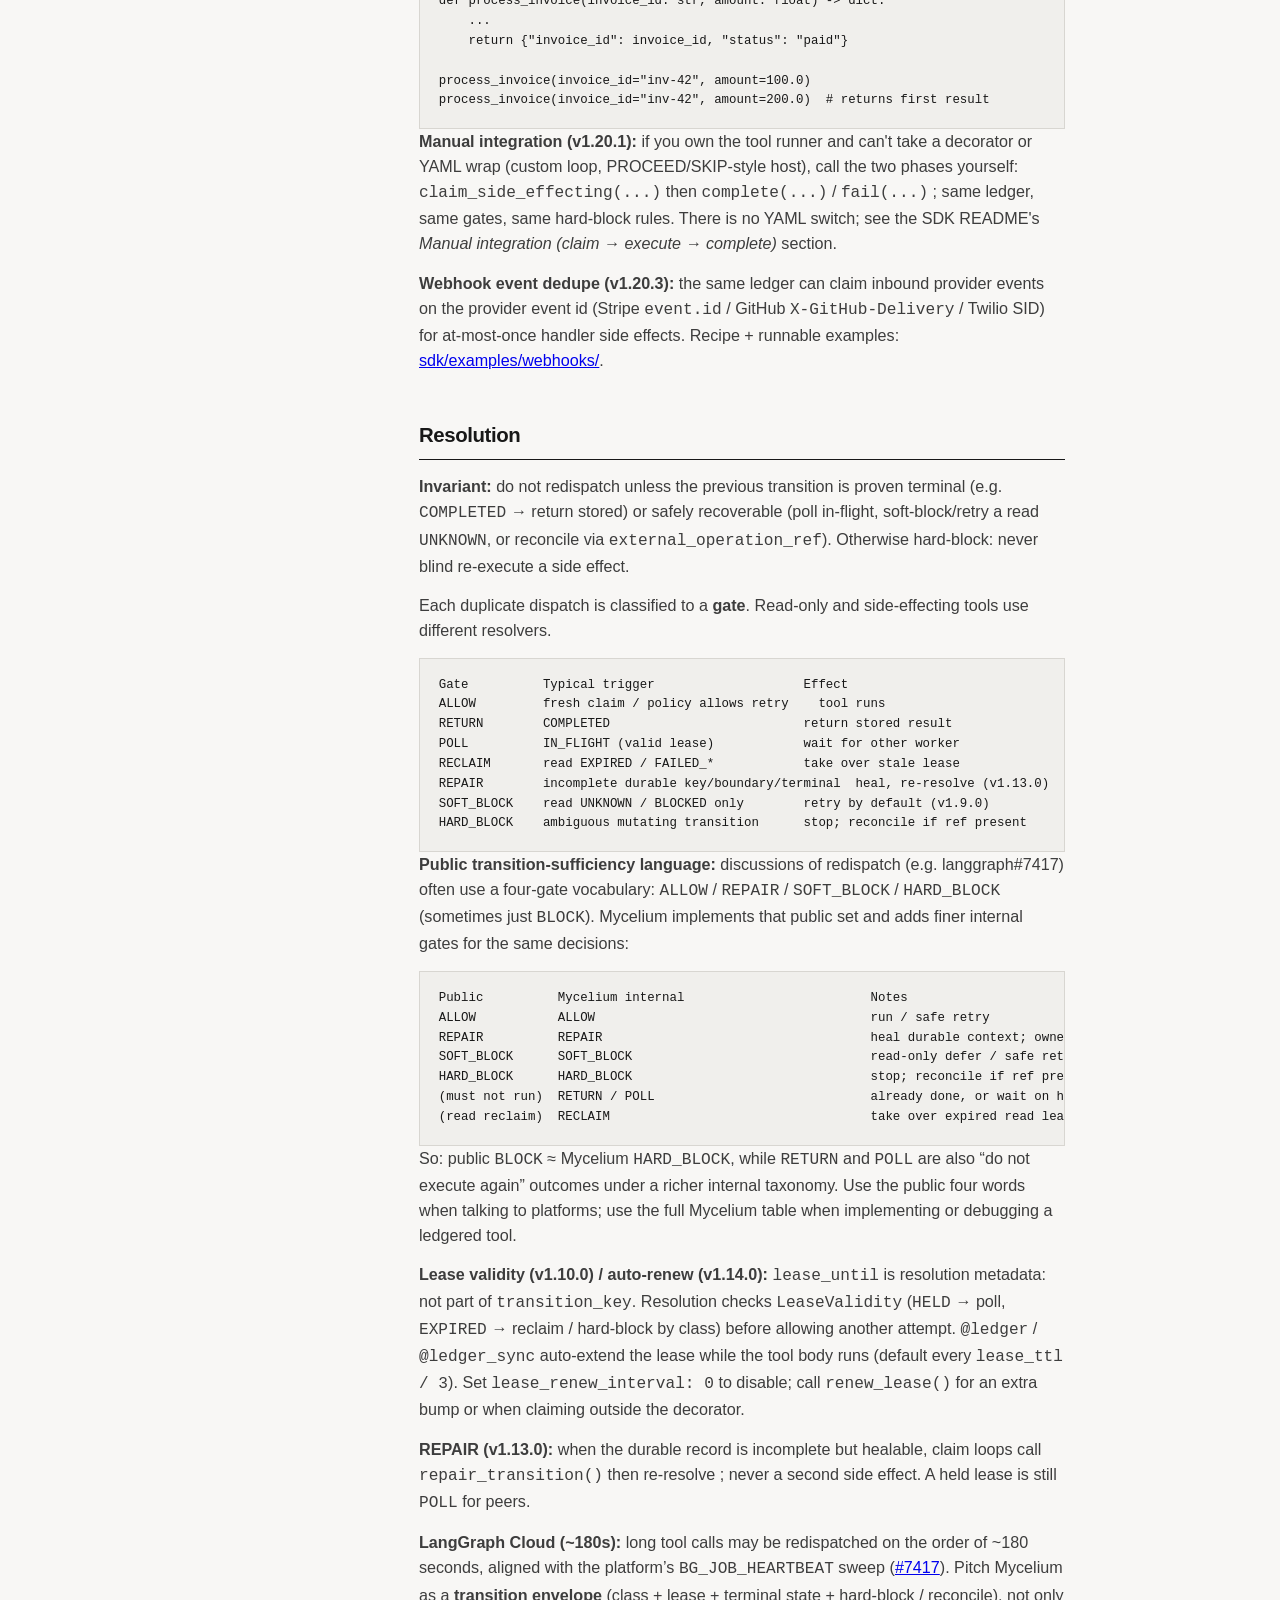
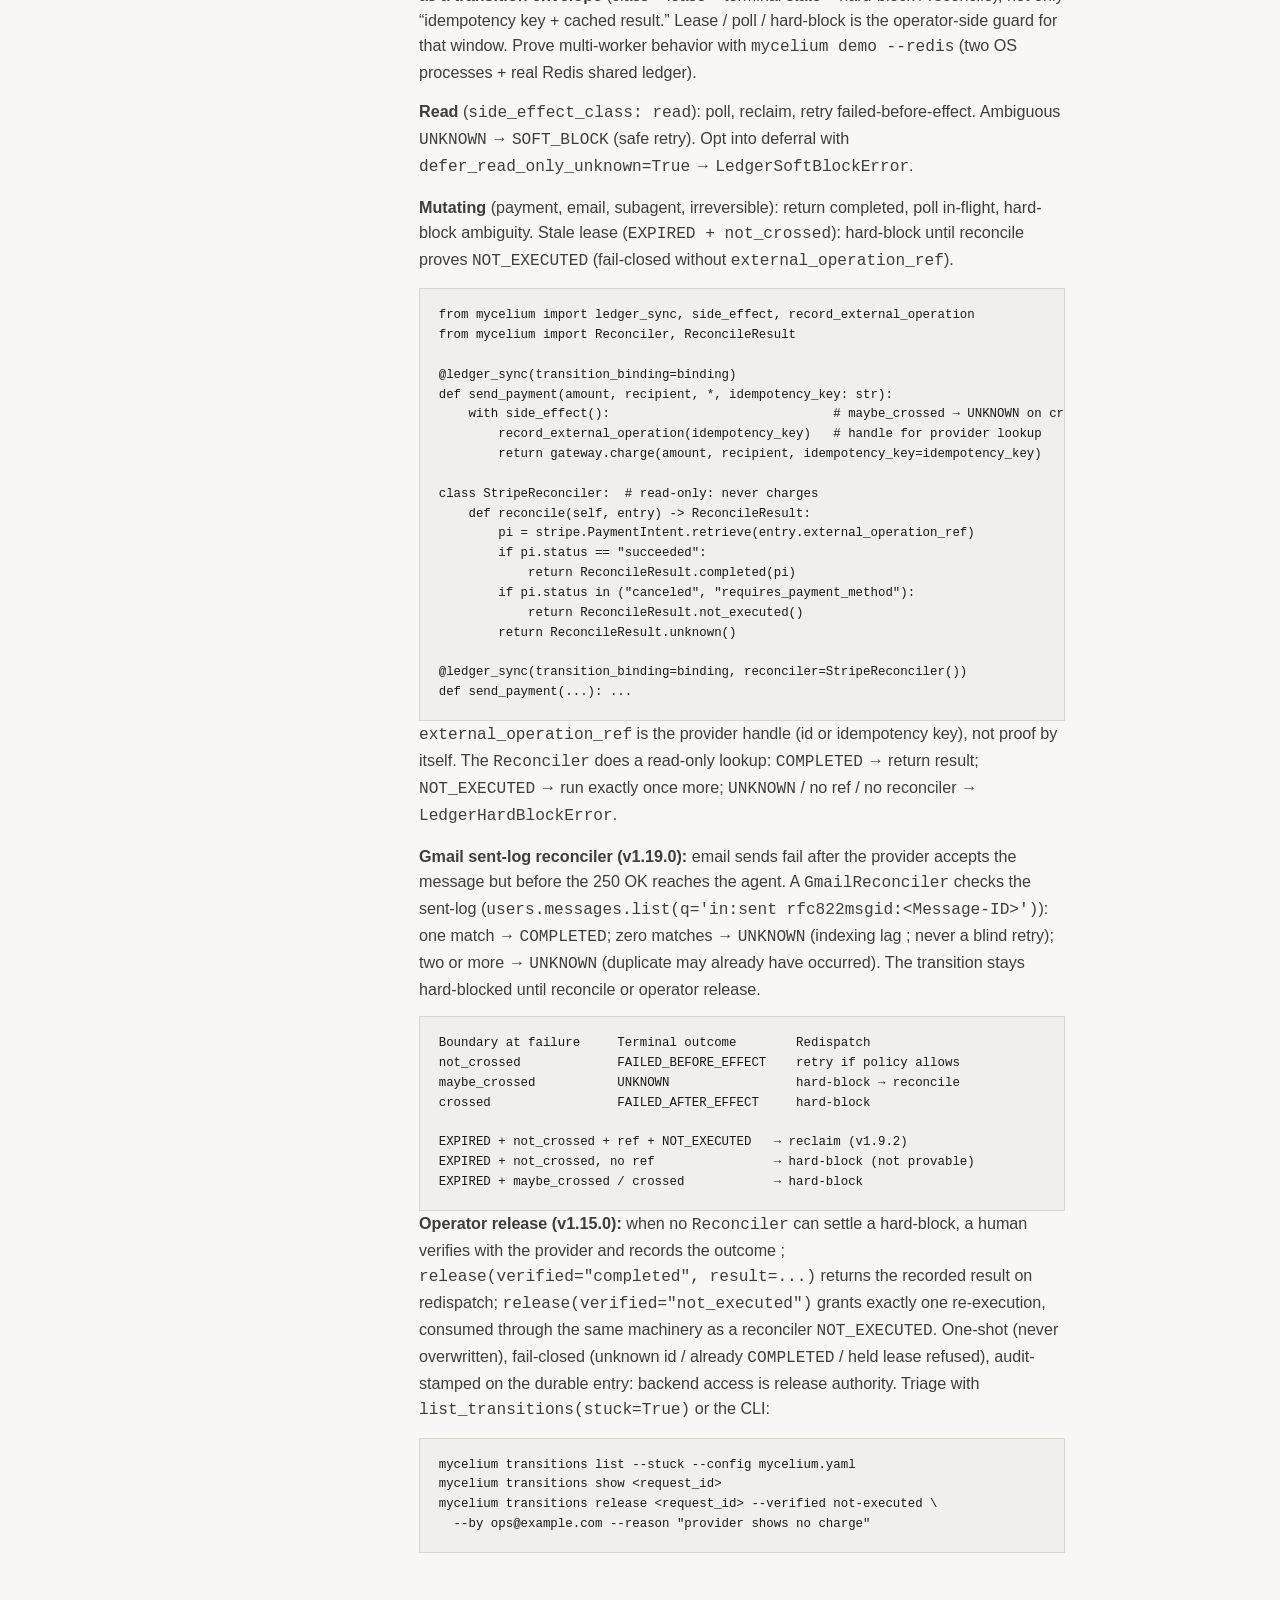
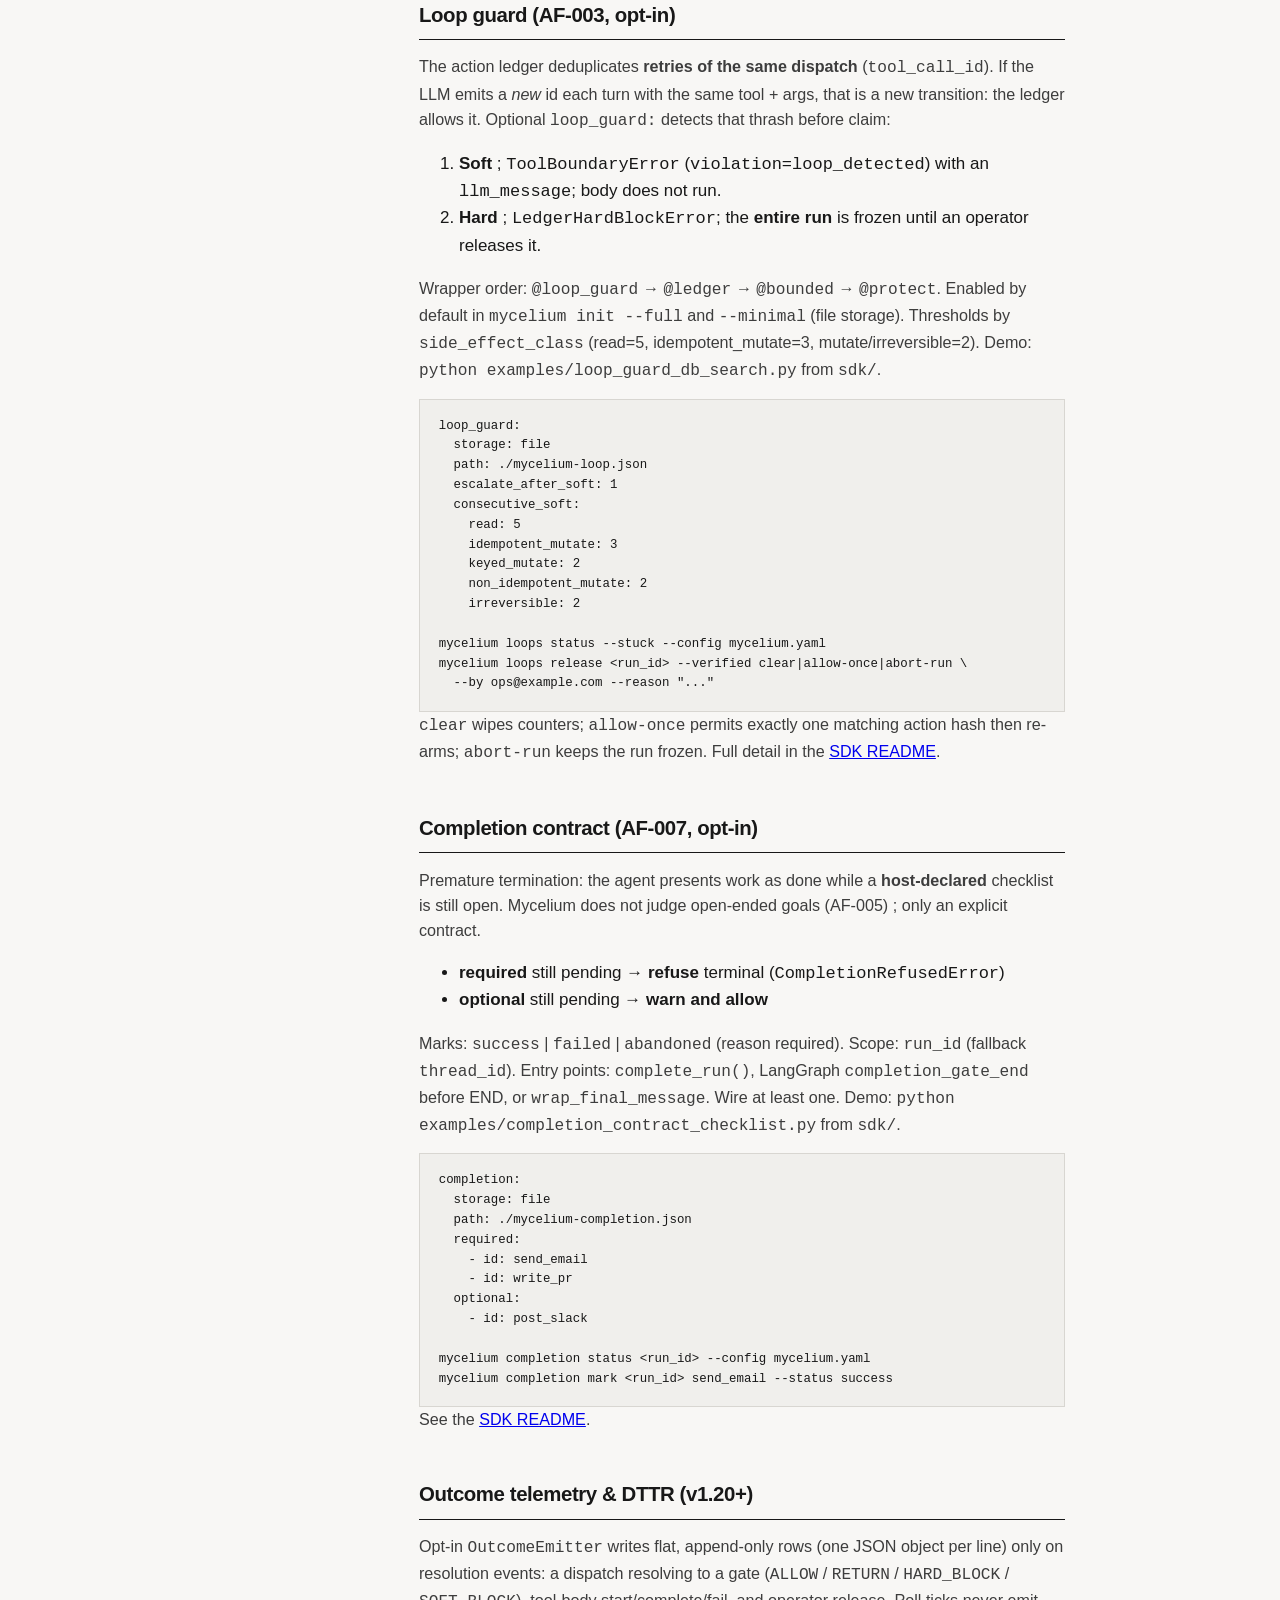
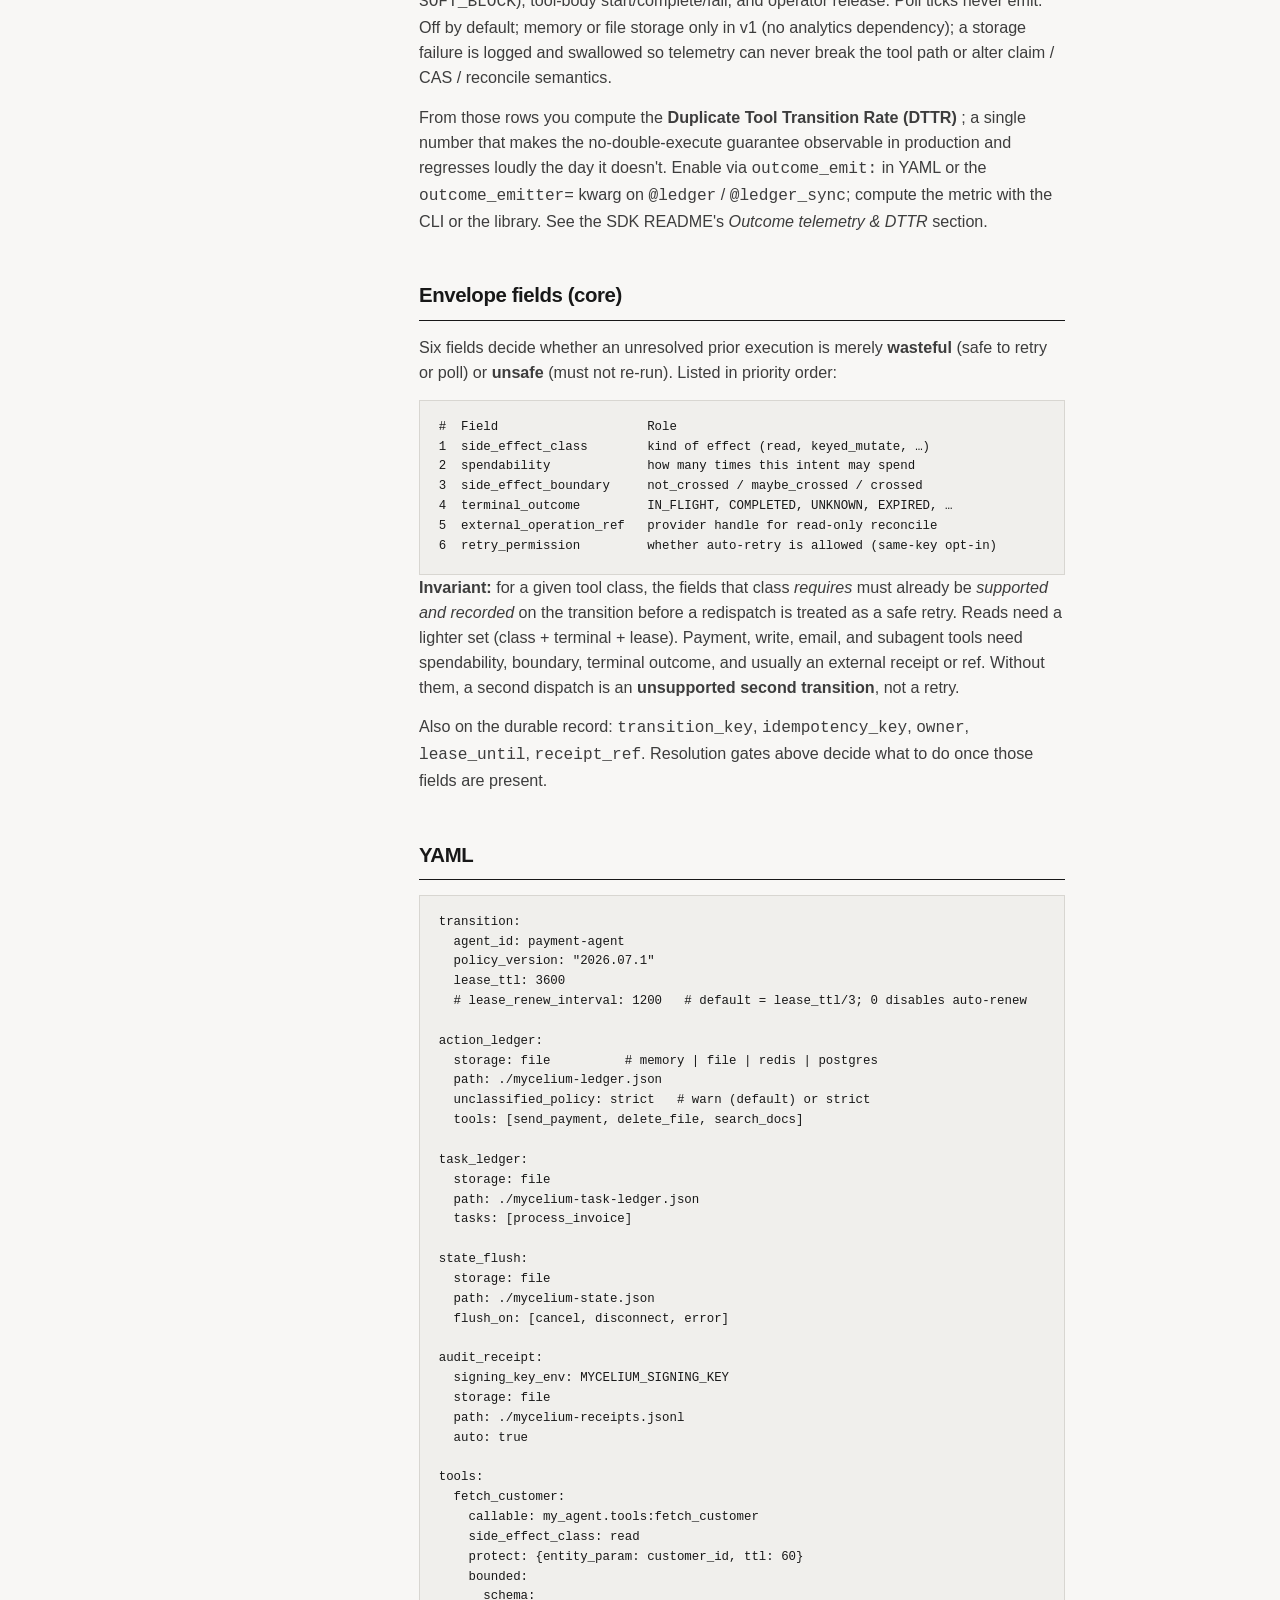
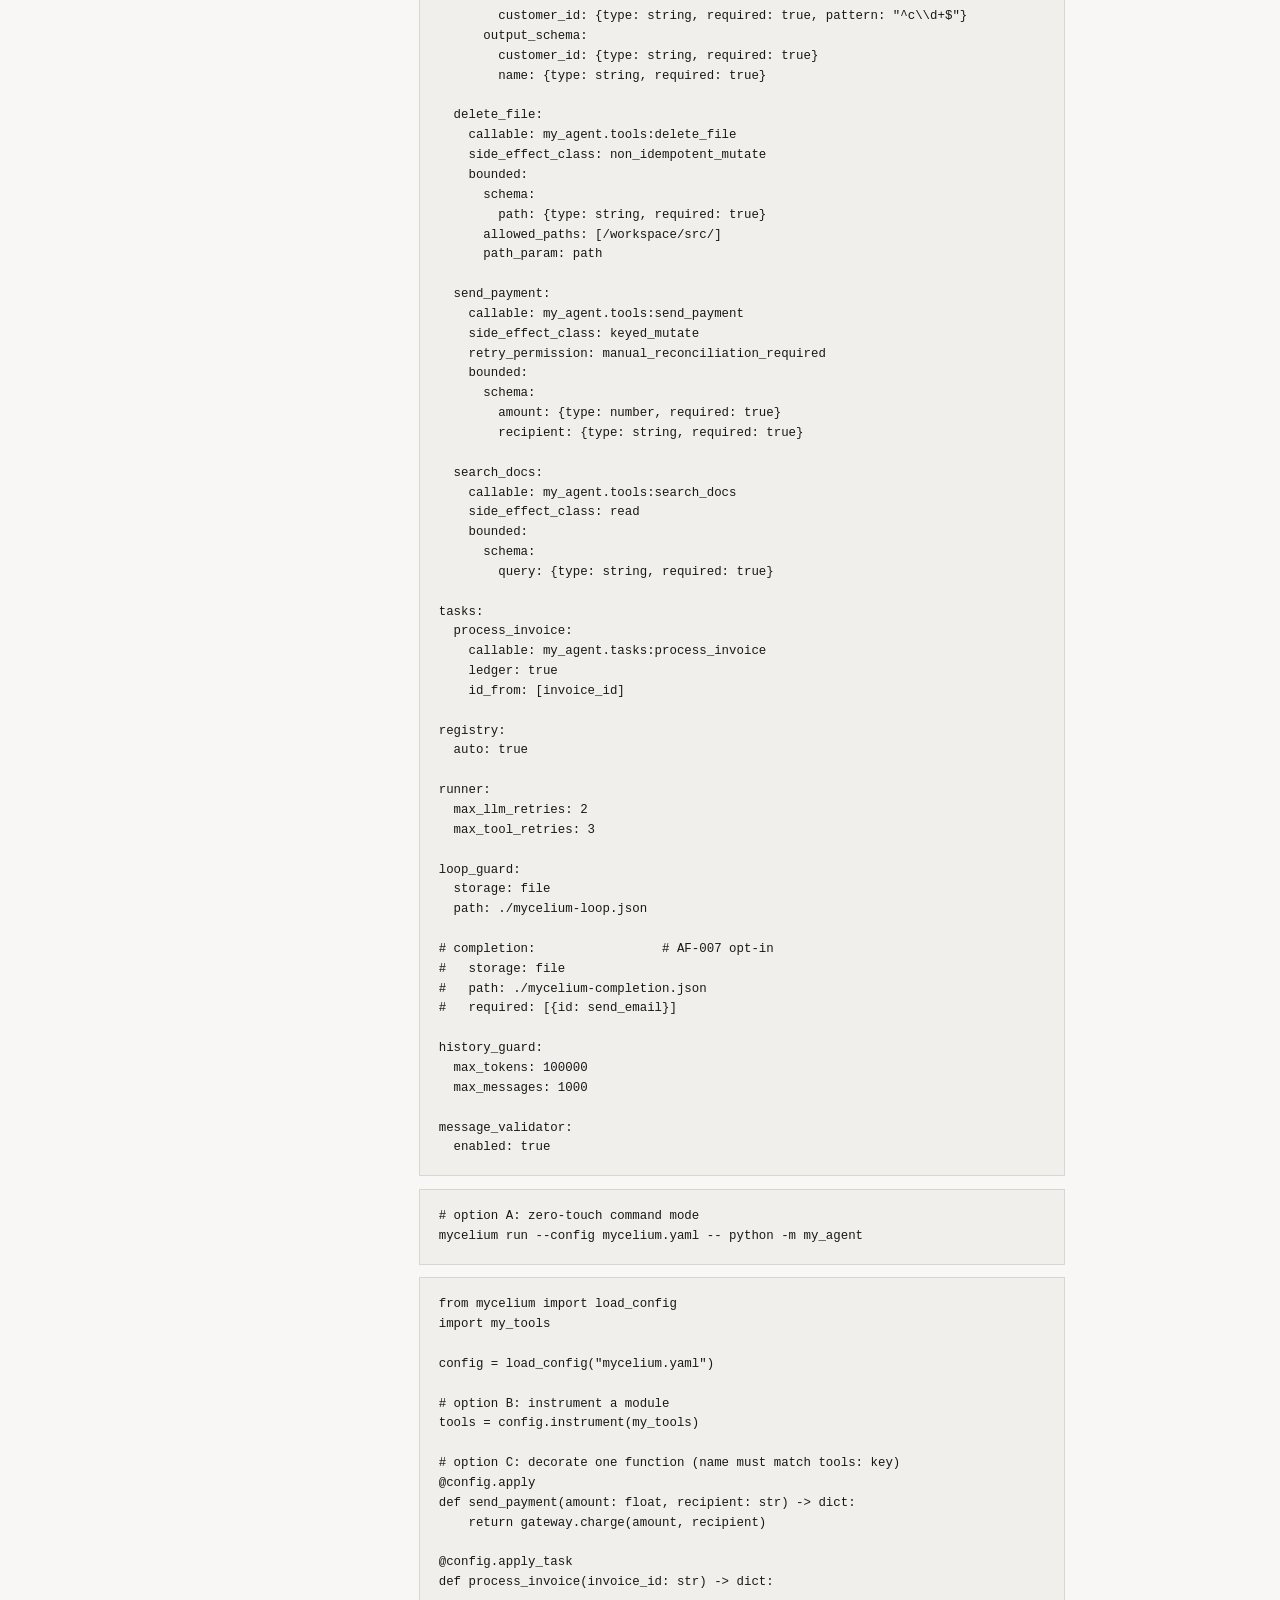
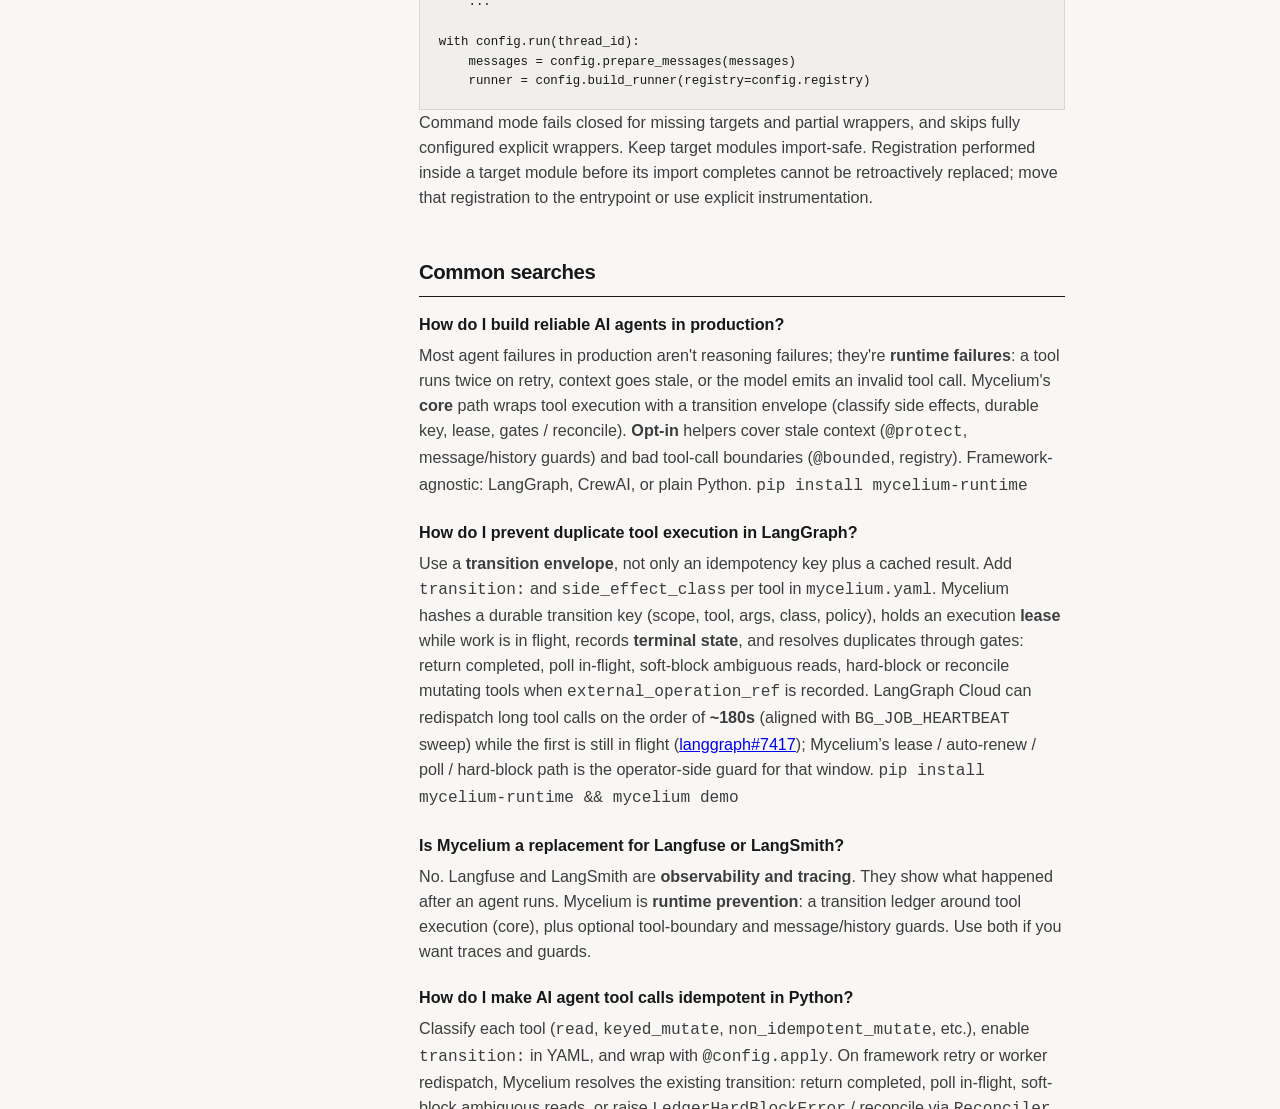
==== commit d0952a92: "Split docs site into full-screen product intro and how-to reference. Gives Mycelium a simple first v" ====
--- a/docs/index.html
+++ b/docs/index.html
@@ -8,7 +8,7 @@
   <meta name="keywords" content="reliable AI agents, AI agent reliability, production AI agents, AI agent guardrails, LangGraph reliability, CrewAI reliability, agent idempotency, duplicate tool execution, tool calling, runtime guards, Python LLM agents, prevent agent failures">
   <meta name="author" content="Mycelium Labs">
   <meta name="robots" content="index, follow, max-image-preview:large, max-snippet:-1">
-  <meta name="theme-color" content="#181818">
+  <meta name="theme-color" content="#1c1d14">
   <link rel="canonical" href="https://mycelium-labs.github.io/mycelium/">
   <meta property="og:title" content="Mycelium: runtime guards for AI agents">
   <meta property="og:description" content="Runtime guards and zero-touch YAML auto-instrumentation for reliable AI agent tools.">
@@ -106,7 +106,7 @@
   }
   </script>
   <style>
-    :root {
+   :root {
       --ink: #181818;
       --ink-soft: #3d3d3d;
       --ink-muted: #6b6b6b;
@@ -115,6 +115,10 @@
       --wash: #f0efec;
       --line: #d8d6d1;
       --sidebar: 9rem;
+      --product: #1c1d14;
+      --product-ink: #eef0e2;
+      --product-muted: #a3a574;
+      --product-brand: #d8c45a;
     }
 
     * { box-sizing: border-box; }
@@ -127,10 +131,130 @@
 
     body {
       margin: 0;
-      font-family: Charter, "Iowan Old Style", Palatino, Georgia, serif;
+      font-family: "Helvetica Neue", Helvetica, "Segoe UI", sans-serif;
       color: var(--ink);
       background: var(--paper);
-      line-height: 1.65;
+      line-height: 1.55;
+    }
+
+    /* Product: full first screen; docs below on scroll */
+    .product {
+      position: relative;
+      background: var(--product);
+      color: var(--product-ink);
+      min-height: 100vh;
+      min-height: 100dvh;
+      display: flex;
+      align-items: center;
+      padding: 2rem 2rem 4.5rem;
+      box-sizing: border-box;
+    }
+
+    .product-inner {
+      max-width: 54rem;
+      width: 100%;
+      margin: 0 auto;
+    }
+
+    .product-name {
+      font-size: clamp(2.1rem, 4.5vw, 2.75rem);
+      font-weight: 600;
+      letter-spacing: -0.02em;
+      line-height: 1.1;
+      margin: 0 0 0.85rem;
+      color: var(--product-brand);
+    }
+
+    .product-line {
+      font-size: 1.05rem;
+      font-weight: 500;
+      margin: 0 0 0.5rem;
+      color: var(--product-ink);
+      max-width: 28rem;
+    }
+
+    .product-sub {
+      margin: 0 0 1.75rem;
+      color: var(--product-muted);
+      font-size: 0.95rem;
+      max-width: 28rem;
+      line-height: 1.5;
+    }
+
+    .product-install {
+      margin: 0 0 1.25rem;
+      display: inline-block;
+      padding: 0.65rem 0.9rem;
+      background: #12130c;
+      border: 1px solid rgba(238, 240, 226, 0.18);
+      font-family: ui-monospace, Menlo, Consolas, monospace;
+      font-size: 0.82rem;
+      color: var(--product-ink);
+    }
+
+    .product-meta {
+      display: flex;
+      flex-wrap: wrap;
+      align-items: center;
+      gap: 0.65rem;
+      margin: 0;
+    }
+
+    .product-meta a {
+      line-height: 0;
+      opacity: 0.95;
+    }
+
+    .product-meta img {
+      height: 22px;
+      vertical-align: middle;
+    }
+
+    .product-scroll {
+      position: absolute;
+      left: 50%;
+      bottom: 1.75rem;
+      transform: translateX(-50%);
+      display: inline-flex;
+      flex-direction: column;
+      align-items: center;
+      gap: 0.35rem;
+      font-family: "Helvetica Neue", Helvetica, Arial, sans-serif;
+      font-size: 0.68rem;
+      font-weight: 600;
+      letter-spacing: 0.12em;
+      text-transform: uppercase;
+      color: var(--product-muted);
+      text-decoration: none;
+      animation: product-blink 1.6s ease-in-out infinite;
+    }
+
+    .product-scroll:hover {
+      color: var(--product-ink);
+    }
+
+    .product-scroll span[aria-hidden="true"] {
+      font-size: 1.1rem;
+      line-height: 1;
+    }
+
+    @keyframes product-blink {
+      0%, 100% { opacity: 0.35; }
+      50% { opacity: 1; }
+    }
+
+    @media (prefers-reduced-motion: reduce) {
+      .product-scroll { animation: none; opacity: 0.8; }
+    }
+
+    .docs-label {
+      font-family: "Helvetica Neue", Helvetica, Arial, sans-serif;
+      font-size: 0.62rem;
+      font-weight: 600;
+      letter-spacing: 0.14em;
+      text-transform: uppercase;
+      color: var(--ink-faint);
+      margin: 0 0 0.75rem;
     }
 
     .layout {
@@ -140,6 +264,7 @@
       max-width: 54rem;
       margin: 0 auto;
       padding: 3rem 2rem 4rem;
+      scroll-margin-top: 1rem;
     }
 
     .sidebar {
@@ -354,15 +479,37 @@
         gap: 0.25rem 1rem;
       }
       h1 { font-size: 2rem; }
+      .product { padding: 1.5rem 1.25rem; }
     }
   </style>
 </head>
 <body>
 
-<div class="layout">
+<header class="product">
+  <div class="product-inner">
+    <p class="product-name">Mycelium</p>
+    <p class="product-line">Runtime guards for agent tools.</p>
+    <p class="product-sub">
+      Sits between your agent loop and your tools. Stops duplicate side effects
+      on retry and redispatch, blocks bad tool calls, and keeps tool data fresh.
+      Not a tracer. Prevention at the tool boundary.
+    </p>
+    <pre class="product-install">pip install mycelium-runtime</pre>
+    <p class="product-meta">
+      <a href="https://pepy.tech/project/mycelium-runtime"><img src="https://static.pepy.tech/badge/mycelium-runtime" alt="PyPI downloads"></a>
+      <a href="https://pypi.org/project/mycelium-runtime/"><img src="https://img.shields.io/pypi/v/mycelium-runtime.svg?cacheSeconds=60&amp;release=1.24.0" alt="PyPI version"></a>
+    </p>
+  </div>
+  <a class="product-scroll" href="#how-to-use">
+    How to use
+    <span aria-hidden="true">∨</span>
+  </a>
+</header>
+
+<div class="layout" id="how-to-use">
 
   <aside class="sidebar">
-    <p>Contents</p>
+    <p>How to use</p>
     <ol>
       <li><a href="#architecture">Architecture</a></li>
       <li><a href="#scope">What it does</a></li>
@@ -383,7 +530,8 @@
 
   <div class="main">
 
-    <h1>Mycelium: runtime guards for AI agents</h1>
+    <p class="docs-label">How to use</p>
+    <h1>Install, API, and reference</h1>
     <p class="badges">
       <a href="https://pypi.org/project/mycelium-runtime/"><img src="https://img.shields.io/pypi/v/mycelium-runtime.svg?cacheSeconds=60&amp;release=1.22.0" alt="PyPI version"></a>
       <a href="https://pypi.org/project/mycelium-runtime/"><img src="https://img.shields.io/pypi/pyversions/mycelium-runtime.svg" alt="Python versions"></a>
@@ -391,38 +539,25 @@
       <a href="https://github.com/mycelium-labs/mycelium"><img src="https://img.shields.io/github/license/mycelium-labs/mycelium.svg" alt="MIT license"></a>
     </p>
     <p class="lede">
-      Runtime guards for AI agents. Sits between your agent loop and your tools
-      (after the LLM returns <code>tool_calls</code>): stops duplicate side effects
-      on retry/redispatch, blocks bad tool args and out-of-scope calls, and keeps
-      tool data fresh.
-      <strong>Core:</strong> transition envelope (class + lease + terminal + gates / reconcile).
-      <strong>Opt-in:</strong> state authority, loop guard (AF-003), completion
-      contract (AF-007), stale-context helpers, and tool-boundary checks.
-      YAML callable paths and <code>mycelium run</code> add the core path without
-      editing each function. Framework-agnostic. Not an approvals inbox, not hosted
-      observability, not on-chain trails, not a recovery tool — a tool-boundary
-      guard that composes under an approval layer and beside a tracer.
-      Latest: <strong>v1.24.0</strong> SQLite ledger + AF-002 failure-case pack + AF-007 completion contract (refuse terminal
-      while required checklist items are pending) + state-authority gate + AF-003 loop guard
-      (identical actions across new <code>tool_call_id</code>s → soft then hard →
-      <code>mycelium loops release</code>), fail-closed Gmail sent-log reconciler (v1.19.0),
-      opt-in resolution telemetry with DTTR (v1.20.0), and a webhook event-dedupe
-      recipe (v1.20.3).
-      Early but API-stable (v1.24.0): breaking changes only at major versions.
+      Core path: transition envelope (class + lease + terminal + gates).
+      Opt-in: state authority, loop guard, completion contract, stale-context helpers,
+      tool-boundary checks. YAML callable paths and <code>mycelium run</code> add the
+      core path without editing each function. Framework-agnostic.
+      Latest <strong>v1.24.0</strong>. API-stable; breaking changes only at major versions.
     </p>
 
     <section id="architecture">
       <h2>How it fits</h2>
       <p class="arch-caption">
-        Mycelium sits between the agent loop and your tools — after the LLM returns
+        Mycelium sits between the agent loop and your tools: after the LLM returns
         <code>tool_calls</code>, around execution. The transition envelope classifies each
         tool, hashes a durable key per dispatch, and resolves duplicates through gates
-        and terminal outcomes — not by re-running blindly. Optional message/history
+        and terminal outcomes: not by re-running blindly. Optional message/history
         guards run only when you call them before the next LLM turn.
         <strong>Do not redispatch unless the previous transition is proven terminal or
         safely recoverable.</strong>
         Not a framework. Not observability.
-        <a href="https://github.com/mycelium-labs/mycelium/blob/main/sdk/README.md#what-mycelium-does-not-do">Not an approvals inbox, not hosted observability, not on-chain trails, not a webhook hub, not a recovery tool — the full boundaries &amp; compose line.</a>
+        <a href="https://github.com/mycelium-labs/mycelium/blob/main/sdk/README.md#what-mycelium-does-not-do">Not an approvals inbox, not hosted observability, not on-chain trails, not a webhook hub, not a recovery tool ; the full boundaries &amp; compose line.</a>
       </p>
       <div class="arch-flow">
         <div class="arch-box">Your agent loop<br><span style="font-weight:400;color:var(--ink-muted)">LangGraph · CrewAI · Python</span></div>
@@ -442,43 +577,39 @@
       </p>
       <ul>
         <li>
-          <strong>Duplicate side effects on retry</strong> (core) — classify tools
+          <strong>Duplicate side effects on retry</strong> (core): classify tools
           (<code>read</code>, <code>keyed_mutate</code>, <code>non_idempotent_mutate</code>, …),
           hash a durable transition key, hold a lease (auto-extended while ledgered tools
           run), resolve by terminal state and gates
           (poll / repair / soft-block reads; hard-block or reconcile writes).
         </li>
         <li>
-          <strong>Transition envelope fields</strong> (core) —
-          <code>side_effect_class</code> → <code>spendability</code> →
+          <strong>Transition envelope fields</strong> (core): <code>side_effect_class</code> → <code>spendability</code> →
           <code>side_effect_boundary</code> → <code>terminal_outcome</code> →
           <code>external_operation_ref</code> → <code>retry_permission</code>.
           Same system as above; payment/write needs the heavier set.
         </li>
         <li>
-          <strong>Infinite action loops (AF-003)</strong> (opt-in) —
-          <code>loop_guard:</code> halts consecutive identical tool + args across
+          <strong>Infinite action loops (AF-003)</strong> (opt-in): <code>loop_guard:</code> halts consecutive identical tool + args across
           <em>new</em> <code>tool_call_id</code>s (the ledger only dedupes the same
           dispatch). Soft <code>ToolBoundaryError</code>, then hard
           <code>LedgerHardBlockError</code> for the whole run; operator
           <code>mycelium loops release</code>.
         </li>
         <li>
-          <strong>Premature termination (AF-007)</strong> (opt-in) —
-          <code>completion:</code> host checklist; unmarked <strong>required</strong>
+          <strong>Premature termination (AF-007)</strong> (opt-in): <code>completion:</code> host checklist; unmarked <strong>required</strong>
           subtasks refuse terminal (<code>CompletionRefusedError</code>); unmarked
           <strong>optional</strong> warn and allow. Gate via
           <code>complete_run()</code>, LangGraph END, or final-message wrap.
         </li>
         <li>
-          <strong>Stale or broken context</strong> (opt-in) — TTL cache
+          <strong>Stale or broken context</strong> (opt-in): TTL cache
           (<code>@protect</code> / <code>Session</code>); optional
           <code>MessageValidator</code> / <code>HistoryGuard</code> before the next LLM turn.
         </li>
         <li>
-          <strong>Bad tool calls</strong> (opt-in) —
-          <code>@bounded</code> input/output/scope checks; optional
-          <code>ToolRegistry</code> allowlist — block before the tool runs.
+          <strong>Bad tool calls</strong> (opt-in): <code>@bounded</code> input/output/scope checks; optional
+          <code>ToolRegistry</code> allowlist: block before the tool runs.
         </li>
       </ul>
     </section>
@@ -532,7 +663,7 @@
 CompletionContract, CompletionRefusedError, wrap_final_message, gate_graph_end
 InMemoryCompletionStorage, FileCompletionStorage
 
-# Actions (core) — duplicate side effects / transition envelope
+# Actions (core): duplicate side effects / transition envelope
 ledger, ledger_sync, task_ledger, task_ledger_sync
 ActionLedger, TaskLedger, StateFlush, AuditReceiptEmitter, verify_receipt
 LedgerHardBlockError, LedgerPollTimeoutError
@@ -565,7 +696,7 @@
       <h2>Context (opt-in)</h2>
       <p>
         TTL cache and message/history helpers. Not part of the default
-        <code>mycelium init</code> on-ramp — enable in YAML or call from code.
+        <code>mycelium init</code> on-ramp: enable in YAML or call from code.
       </p>
       <pre>from mycelium import protect, protect_sync, Session
 from mycelium import MessageValidator, HistoryGuard
@@ -597,7 +728,7 @@
       <h2>Tool boundaries (opt-in)</h2>
       <p>
         Input/output/scope validation and allowlists. Opt-in via YAML
-        <code>bounded</code> / <code>registry</code> or decorators — not the default on-ramp.
+        <code>bounded</code> / <code>registry</code> or decorators: not the default on-ramp.
       </p>
       <pre>from mycelium import bounded, bounded_sync, ToolRegistry, ToolRunner
 
@@ -635,14 +766,14 @@
     <section id="actions">
       <h2>Actions (core)</h2>
       <p>
-        Transition ledger for duplicate side-effect prevention — the default
+        Transition ledger for duplicate side-effect prevention: the default
         <code>mycelium init</code> / <code>mycelium run</code> path.
       </p>
       <p>
         Each ledgered tool gets a <code>side_effect_class</code> and a
         <code>transition_key</code> (scope, tool, args, class, policy version).
         Duplicate dispatches resolve through <a href="#resolution">gates</a> and
-        terminal outcomes — not blind re-execution.
+        terminal outcomes: not blind re-execution.
       </p>
       <pre>from mycelium import load_config
 
@@ -673,8 +804,8 @@
       <p>
         <strong>Manual integration (v1.20.1):</strong> if you own the tool runner and
         can't take a decorator or YAML wrap (custom loop, PROCEED/SKIP-style host), call
-        the two phases yourself — <code>claim_side_effecting(...)</code> then
-        <code>complete(...)</code> / <code>fail(...)</code> — same ledger, same gates,
+        the two phases yourself: <code>claim_side_effecting(...)</code> then
+        <code>complete(...)</code> / <code>fail(...)</code> ; same ledger, same gates,
         same hard-block rules. There is no YAML switch; see the SDK README's
         <em>Manual integration (claim → execute → complete)</em> section.
       </p>
@@ -693,8 +824,7 @@
         <strong>Invariant:</strong> do not redispatch unless the previous transition is
         proven terminal (e.g. <code>COMPLETED</code> → return stored) or safely
         recoverable (poll in-flight, soft-block/retry a read <code>UNKNOWN</code>, or
-        reconcile via <code>external_operation_ref</code>). Otherwise hard-block —
-        never blind re-execute a side effect.
+        reconcile via <code>external_operation_ref</code>). Otherwise hard-block: never blind re-execute a side effect.
       </p>
       <p>
         Each duplicate dispatch is classified to a <strong>gate</strong>. Read-only and
@@ -710,8 +840,7 @@
 HARD_BLOCK    ambiguous mutating transition      stop; reconcile if ref present</pre>
       <p id="sufficiency-gates">
         <strong>Public transition-sufficiency language:</strong> discussions of
-        redispatch (e.g. langgraph#7417) often use a four-gate vocabulary —
-        <code>ALLOW</code> / <code>REPAIR</code> / <code>SOFT_BLOCK</code> /
+        redispatch (e.g. langgraph#7417) often use a four-gate vocabulary: <code>ALLOW</code> / <code>REPAIR</code> / <code>SOFT_BLOCK</code> /
         <code>HARD_BLOCK</code> (sometimes just <code>BLOCK</code>). Mycelium
         implements that public set and adds finer internal gates for the same
         decisions:
@@ -732,7 +861,7 @@
       </p>
       <p>
         <strong>Lease validity (v1.10.0) / auto-renew (v1.14.0):</strong> <code>lease_until</code> is resolution
-        metadata — not part of <code>transition_key</code>. Resolution checks
+        metadata: not part of <code>transition_key</code>. Resolution checks
         <code>LeaseValidity</code> (<code>HELD</code> → poll, <code>EXPIRED</code> →
         reclaim / hard-block by class) before allowing another attempt.
         <code>@ledger</code> / <code>@ledger_sync</code> auto-extend the lease while the
@@ -743,8 +872,7 @@
       </p>
       <p>
         <strong>REPAIR (v1.13.0):</strong> when the durable record is incomplete but
-        healable, claim loops call <code>repair_transition()</code> then re-resolve —
-        never a second side effect. A held lease is still <code>POLL</code> for peers.
+        healable, claim loops call <code>repair_transition()</code> then re-resolve ; never a second side effect. A held lease is still <code>POLL</code> for peers.
       </p>
       <p>
         <strong>LangGraph Cloud (~180s):</strong> long tool calls may be redispatched
@@ -802,7 +930,7 @@
         <code>GmailReconciler</code> checks the sent-log
         (<code>users.messages.list(q='in:sent rfc822msgid:&lt;Message-ID&gt;')</code>):
         one match → <code>COMPLETED</code>; zero matches → <code>UNKNOWN</code> (indexing
-        lag — never a blind retry); two or more → <code>UNKNOWN</code> (duplicate may
+        lag ; never a blind retry); two or more → <code>UNKNOWN</code> (duplicate may
         already have occurred). The transition stays hard-blocked until reconcile or
         operator release.
       </p>
@@ -817,13 +945,13 @@
       <p>
         <strong>Operator release (v1.15.0):</strong> when no <code>Reconciler</code>
         can settle a hard-block, a human verifies with the provider and records
-        the outcome — <code>release(verified="completed", result=...)</code>
+        the outcome ; <code>release(verified="completed", result=...)</code>
         returns the recorded result on redispatch;
         <code>release(verified="not_executed")</code> grants exactly one
         re-execution, consumed through the same machinery as a reconciler
         <code>NOT_EXECUTED</code>. One-shot (never overwritten), fail-closed
         (unknown id / already <code>COMPLETED</code> / held lease refused),
-        audit-stamped on the durable entry — backend access is release
+        audit-stamped on the durable entry: backend access is release
         authority. Triage with <code>list_transitions(stuck=True)</code> or the
         CLI:
       </p>
@@ -838,17 +966,17 @@
       <p>
         The action ledger deduplicates <strong>retries of the same dispatch</strong>
         (<code>tool_call_id</code>). If the LLM emits a <em>new</em> id each turn with
-        the same tool + args, that is a new transition — the ledger allows it.
+        the same tool + args, that is a new transition: the ledger allows it.
         Optional <code>loop_guard:</code> detects that thrash before claim:
       </p>
       <ol>
         <li>
-          <strong>Soft</strong> — <code>ToolBoundaryError</code>
+          <strong>Soft</strong> ; <code>ToolBoundaryError</code>
           (<code>violation=loop_detected</code>) with an <code>llm_message</code>;
           body does not run.
         </li>
         <li>
-          <strong>Hard</strong> — <code>LedgerHardBlockError</code>; the
+          <strong>Hard</strong> ; <code>LedgerHardBlockError</code>; the
           <strong>entire run</strong> is frozen until an operator releases it.
         </li>
       </ol>
@@ -887,7 +1015,7 @@
       <p>
         Premature termination: the agent presents work as done while a
         <strong>host-declared</strong> checklist is still open. Mycelium does
-        not judge open-ended goals (AF-005) — only an explicit contract.
+        not judge open-ended goals (AF-005) ; only an explicit contract.
       </p>
       <ul>
         <li>
@@ -930,7 +1058,7 @@
       <h2>Outcome telemetry &amp; DTTR (v1.20+)</h2>
       <p>
         Opt-in <code>OutcomeEmitter</code> writes flat, append-only rows (one JSON object
-        per line) only on resolution events — a dispatch resolving to a gate
+        per line) only on resolution events: a dispatch resolving to a gate
         (<code>ALLOW</code> / <code>RETURN</code> / <code>HARD_BLOCK</code> /
         <code>SOFT_BLOCK</code>), tool-body start/complete/fail, and operator release.
         Poll ticks never emit. Off by default; memory or file storage only in v1 (no
@@ -939,7 +1067,7 @@
       </p>
       <p>
         From those rows you compute the <strong>Duplicate Tool Transition Rate (DTTR)</strong>
-        — a single number that makes the no-double-execute guarantee observable in production
+        ; a single number that makes the no-double-execute guarantee observable in production
         and regresses loudly the day it doesn't. Enable via <code>outcome_emit:</code> in YAML
         or the <code>outcome_emitter=</code> kwarg on <code>@ledger</code> /
         <code>@ledger_sync</code>; compute the metric with the CLI or the library. See the
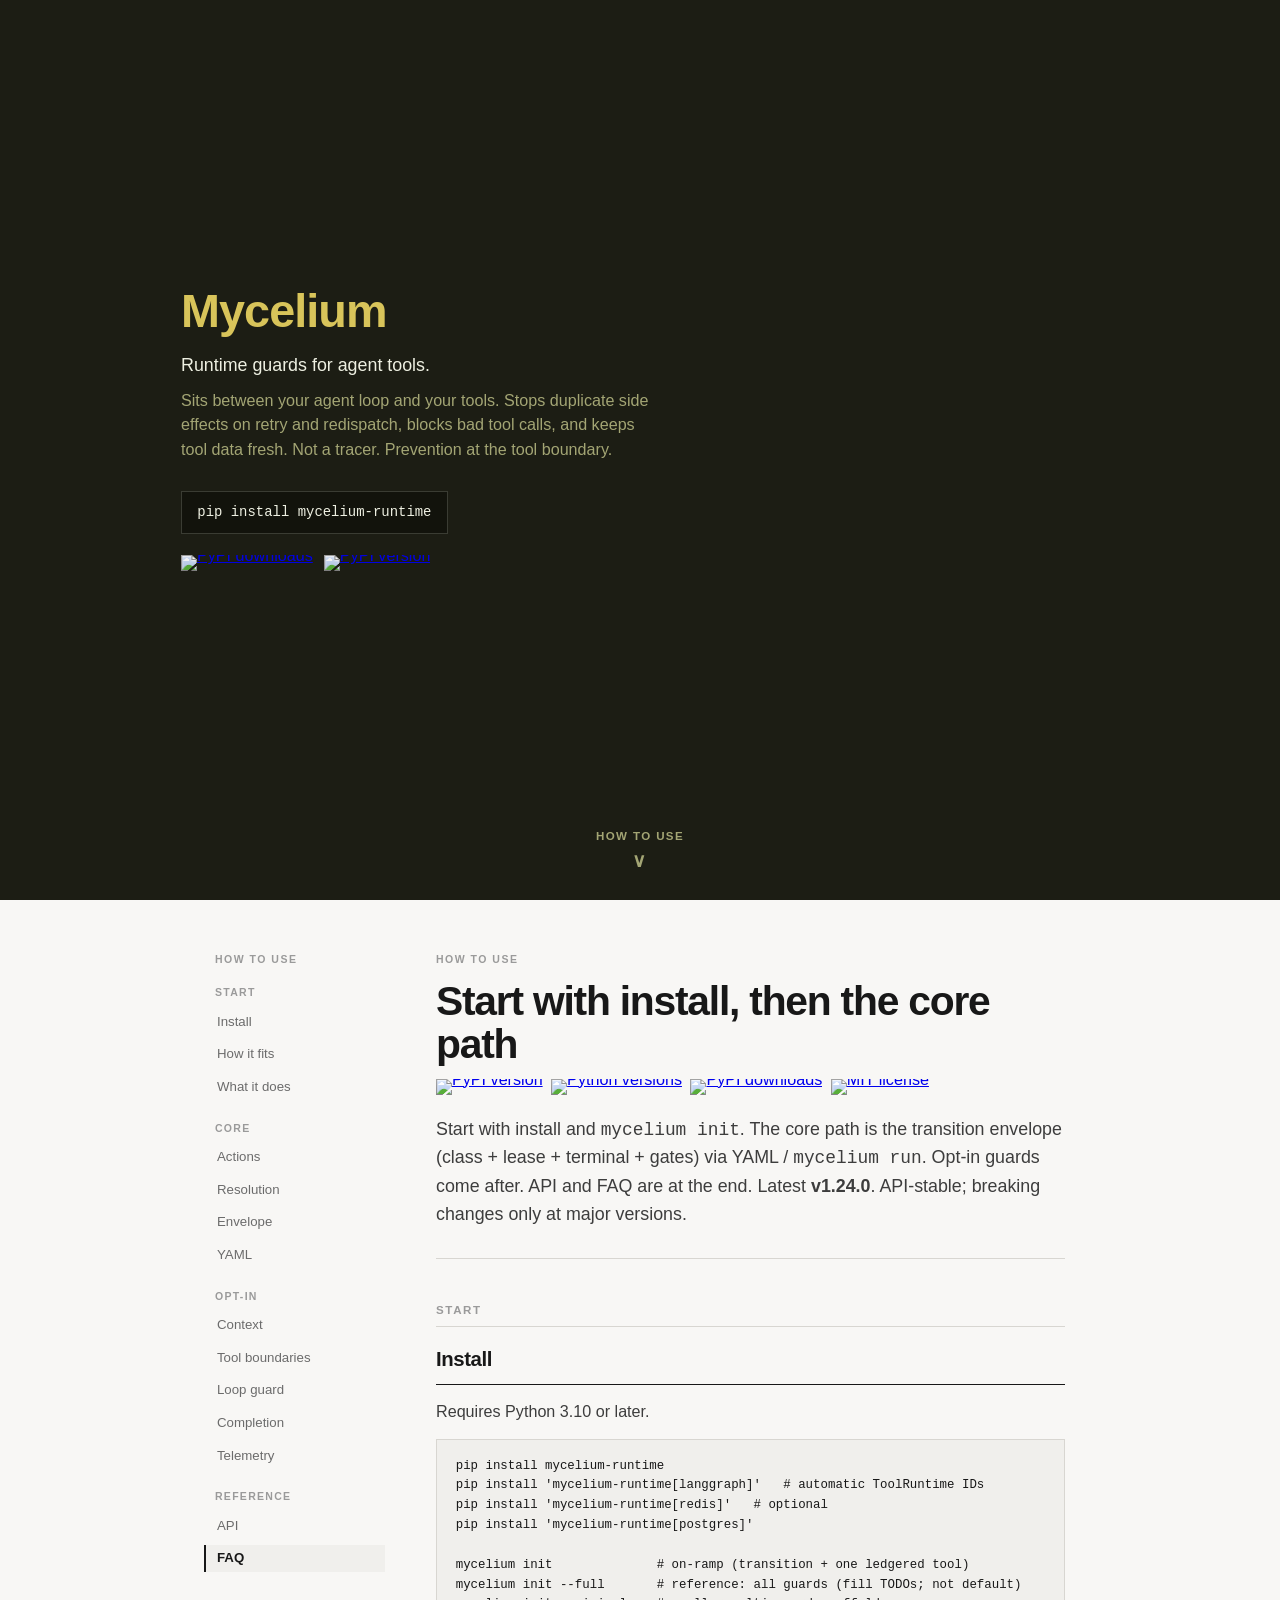
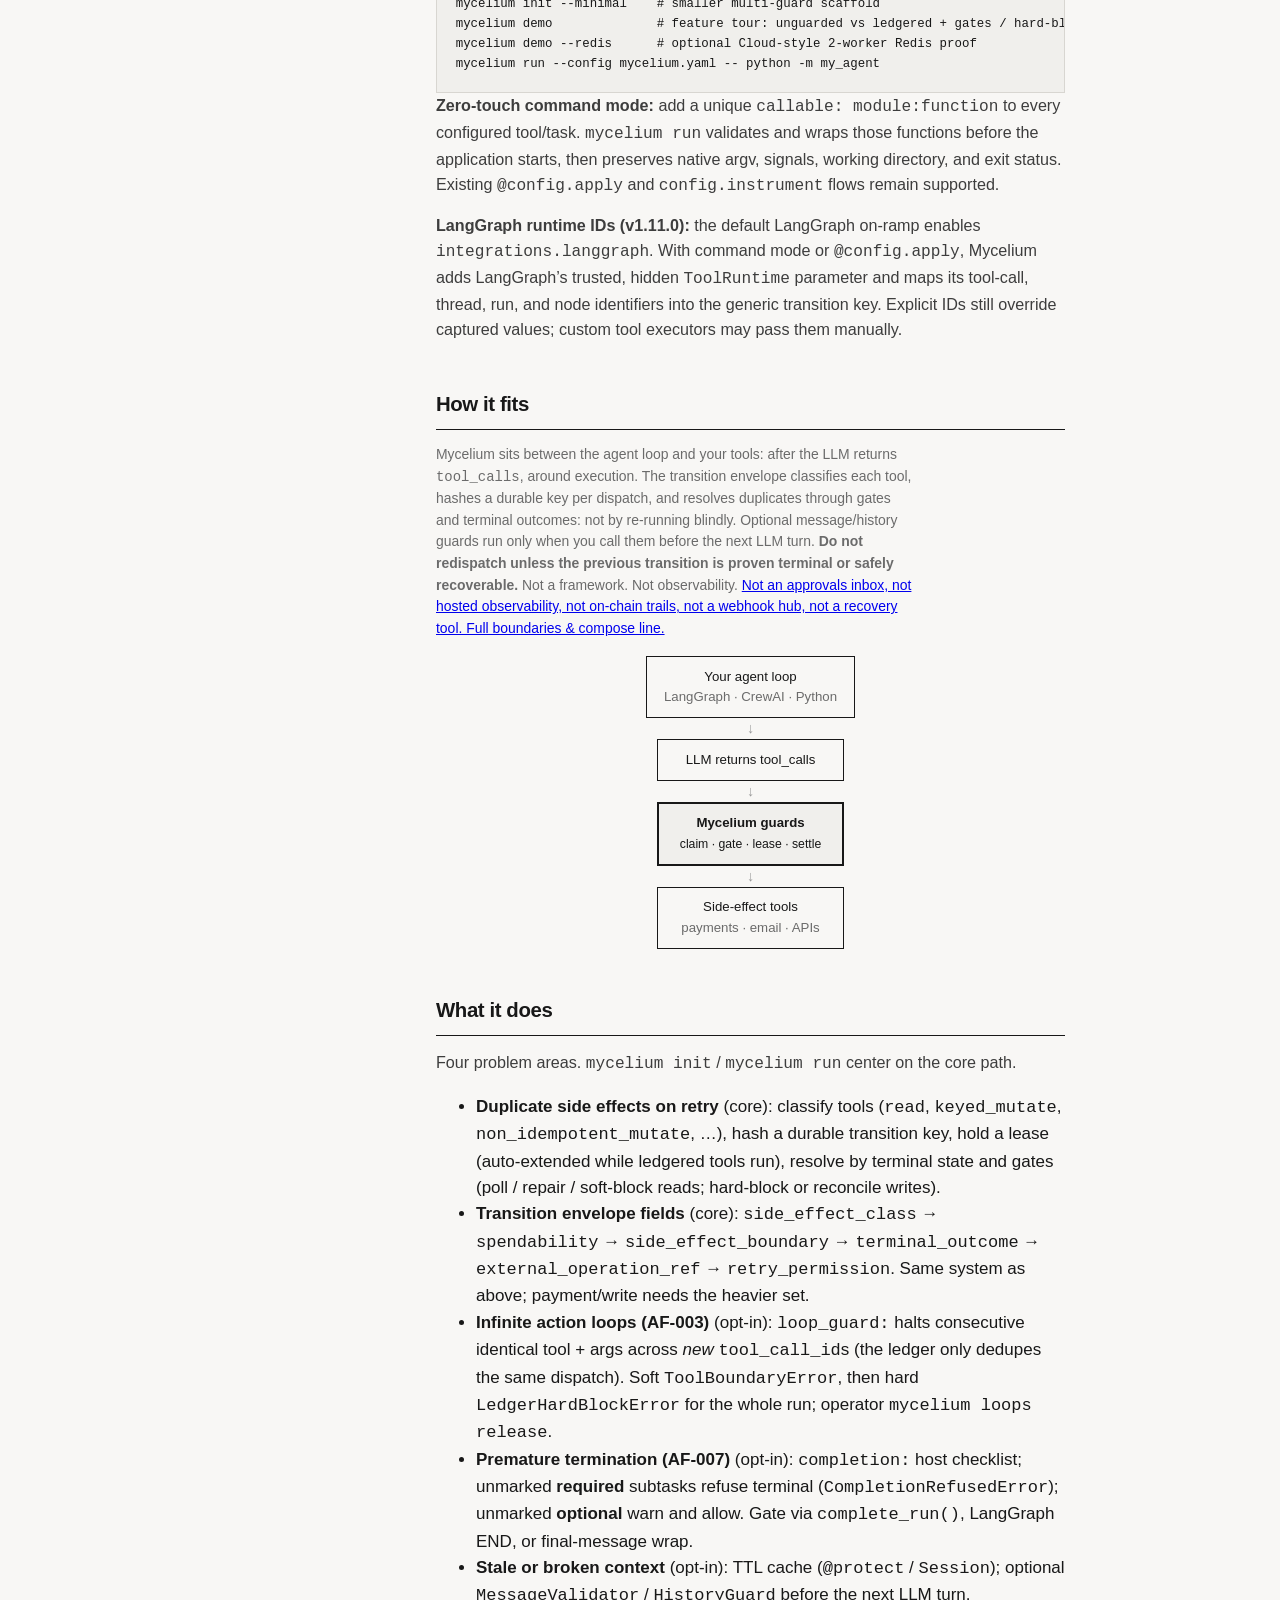
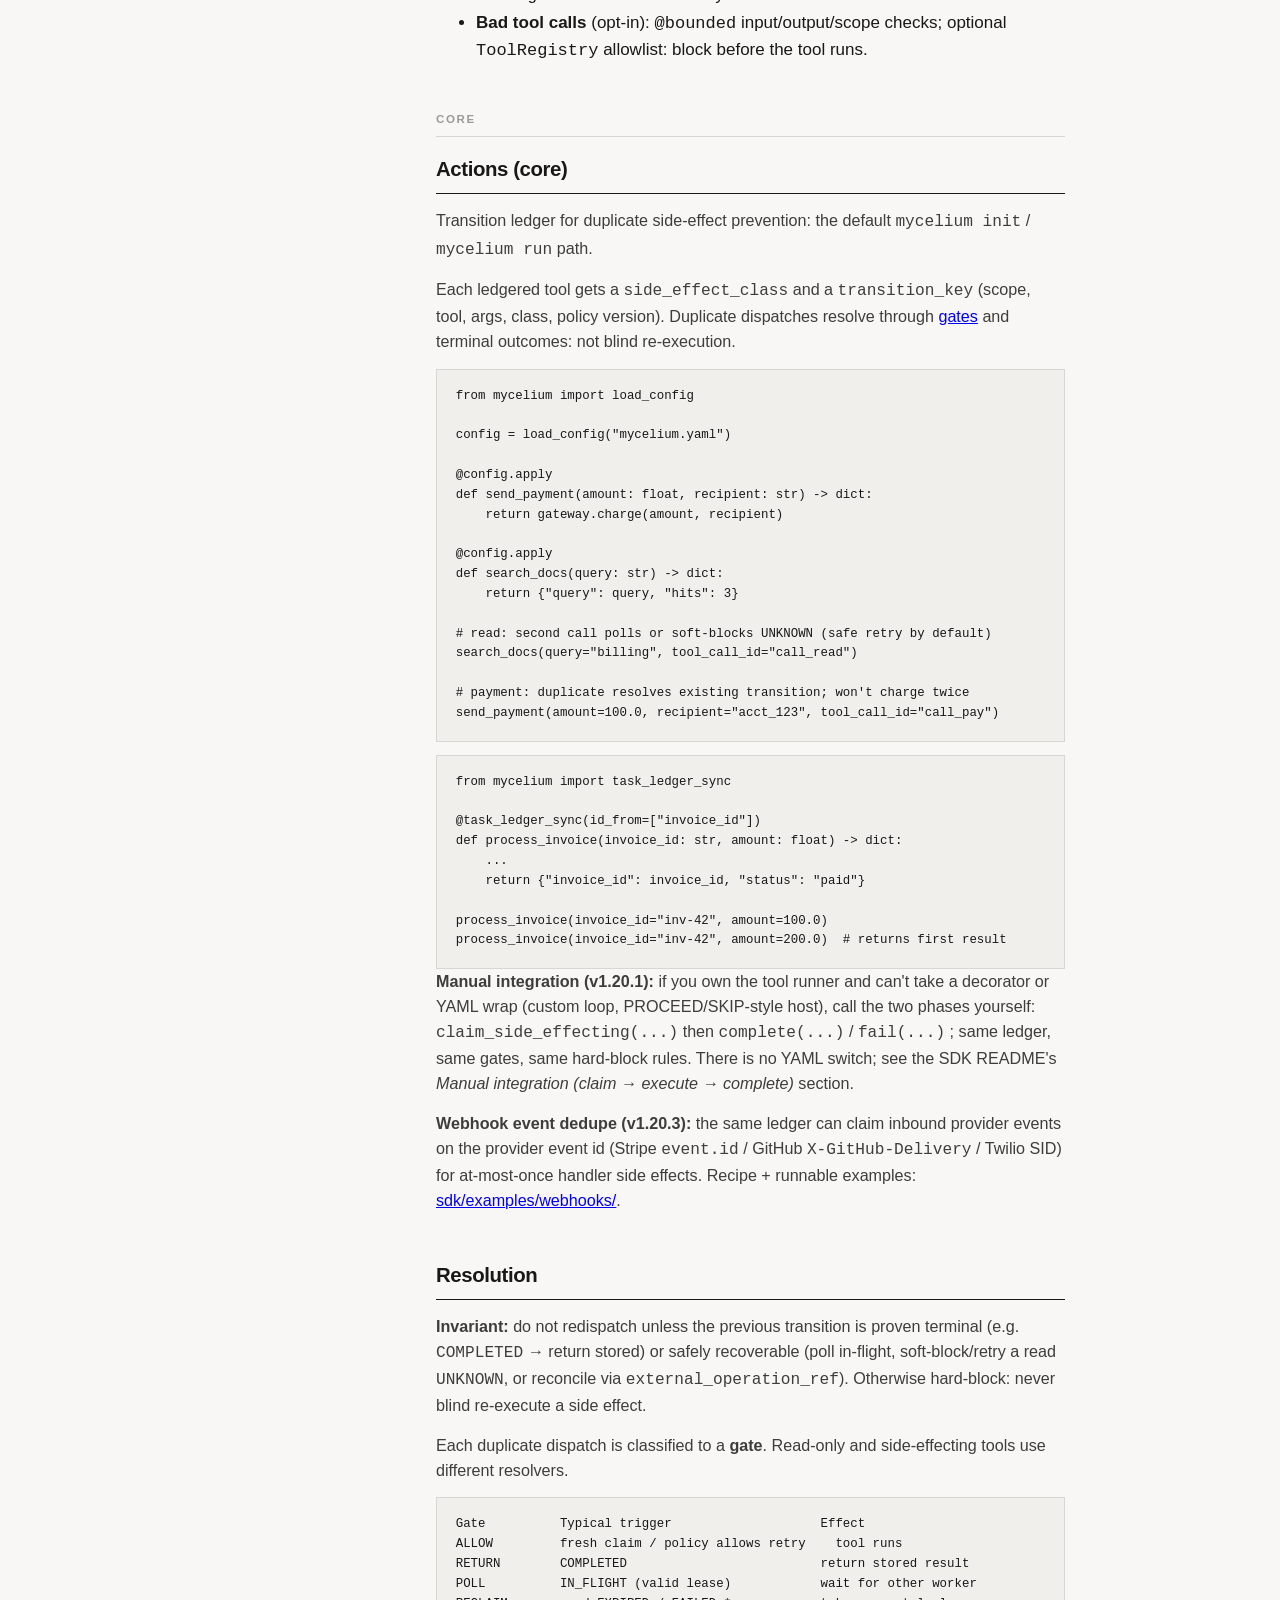
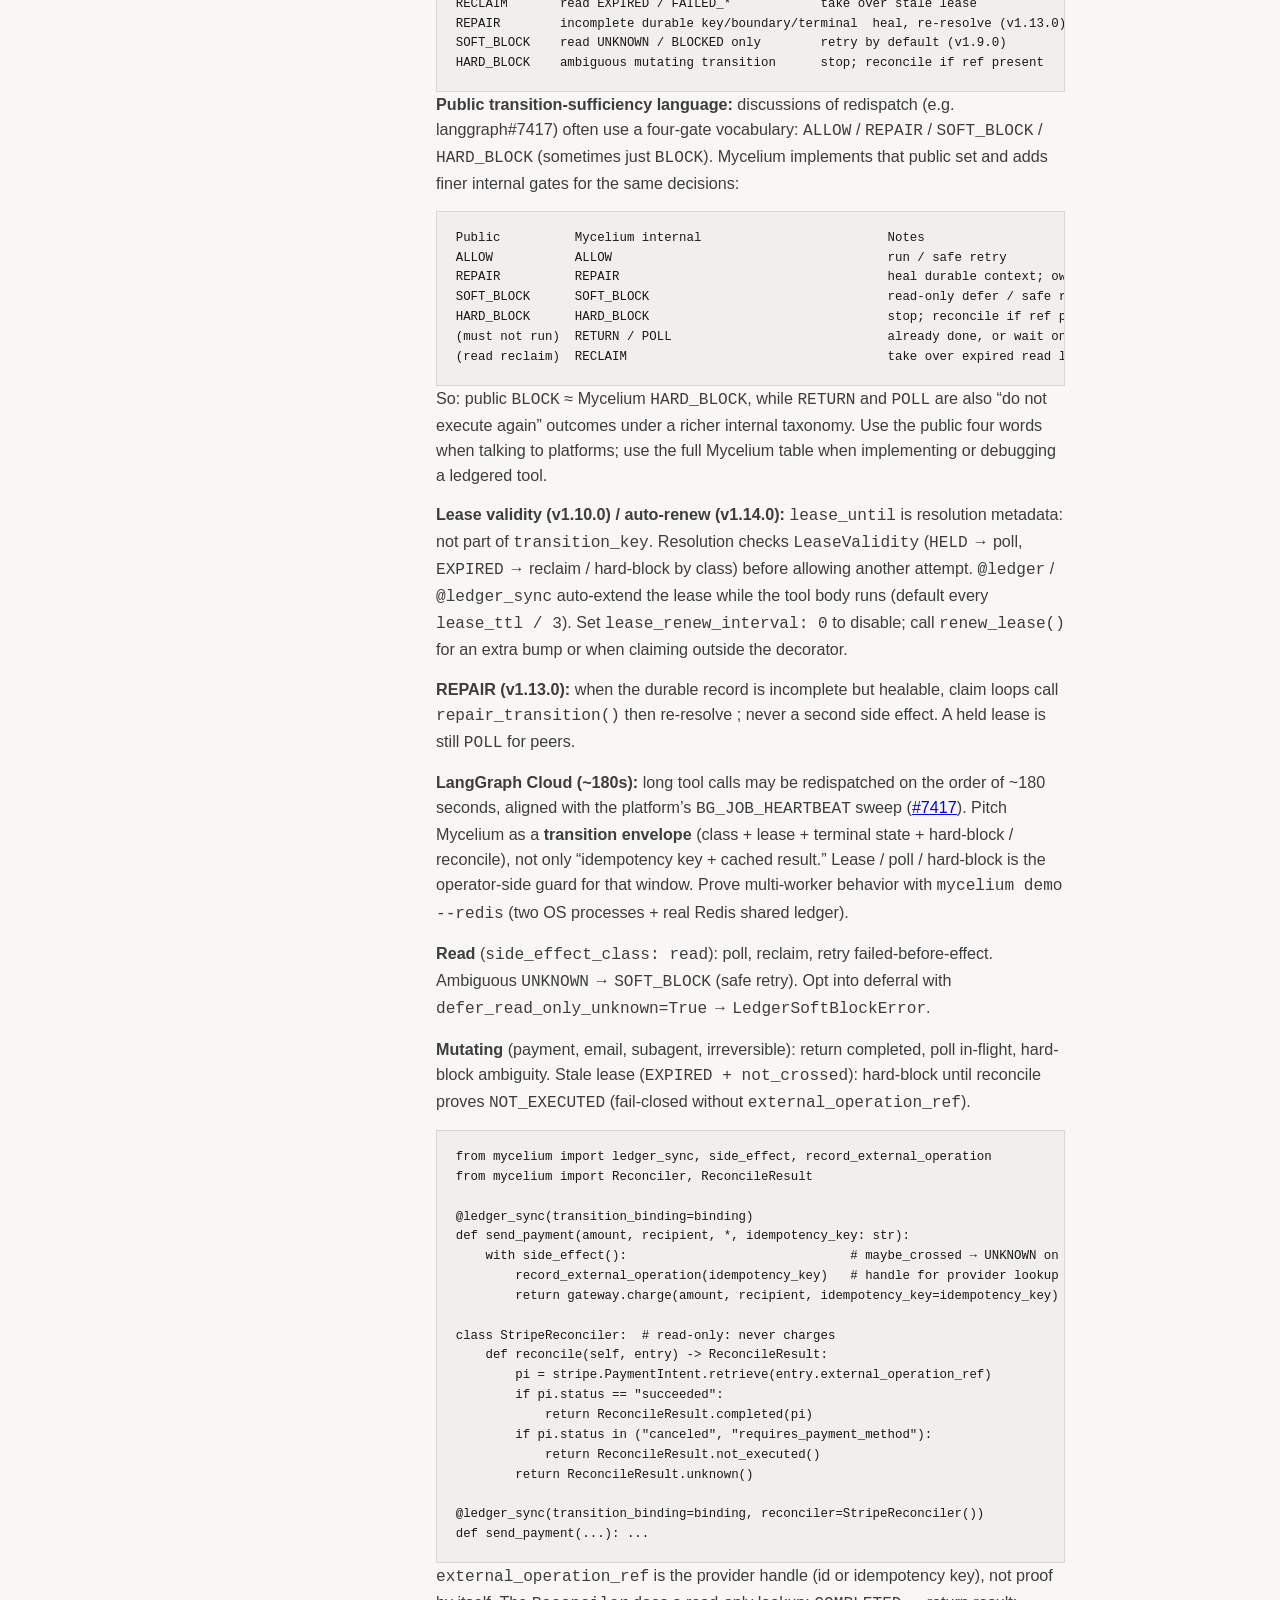
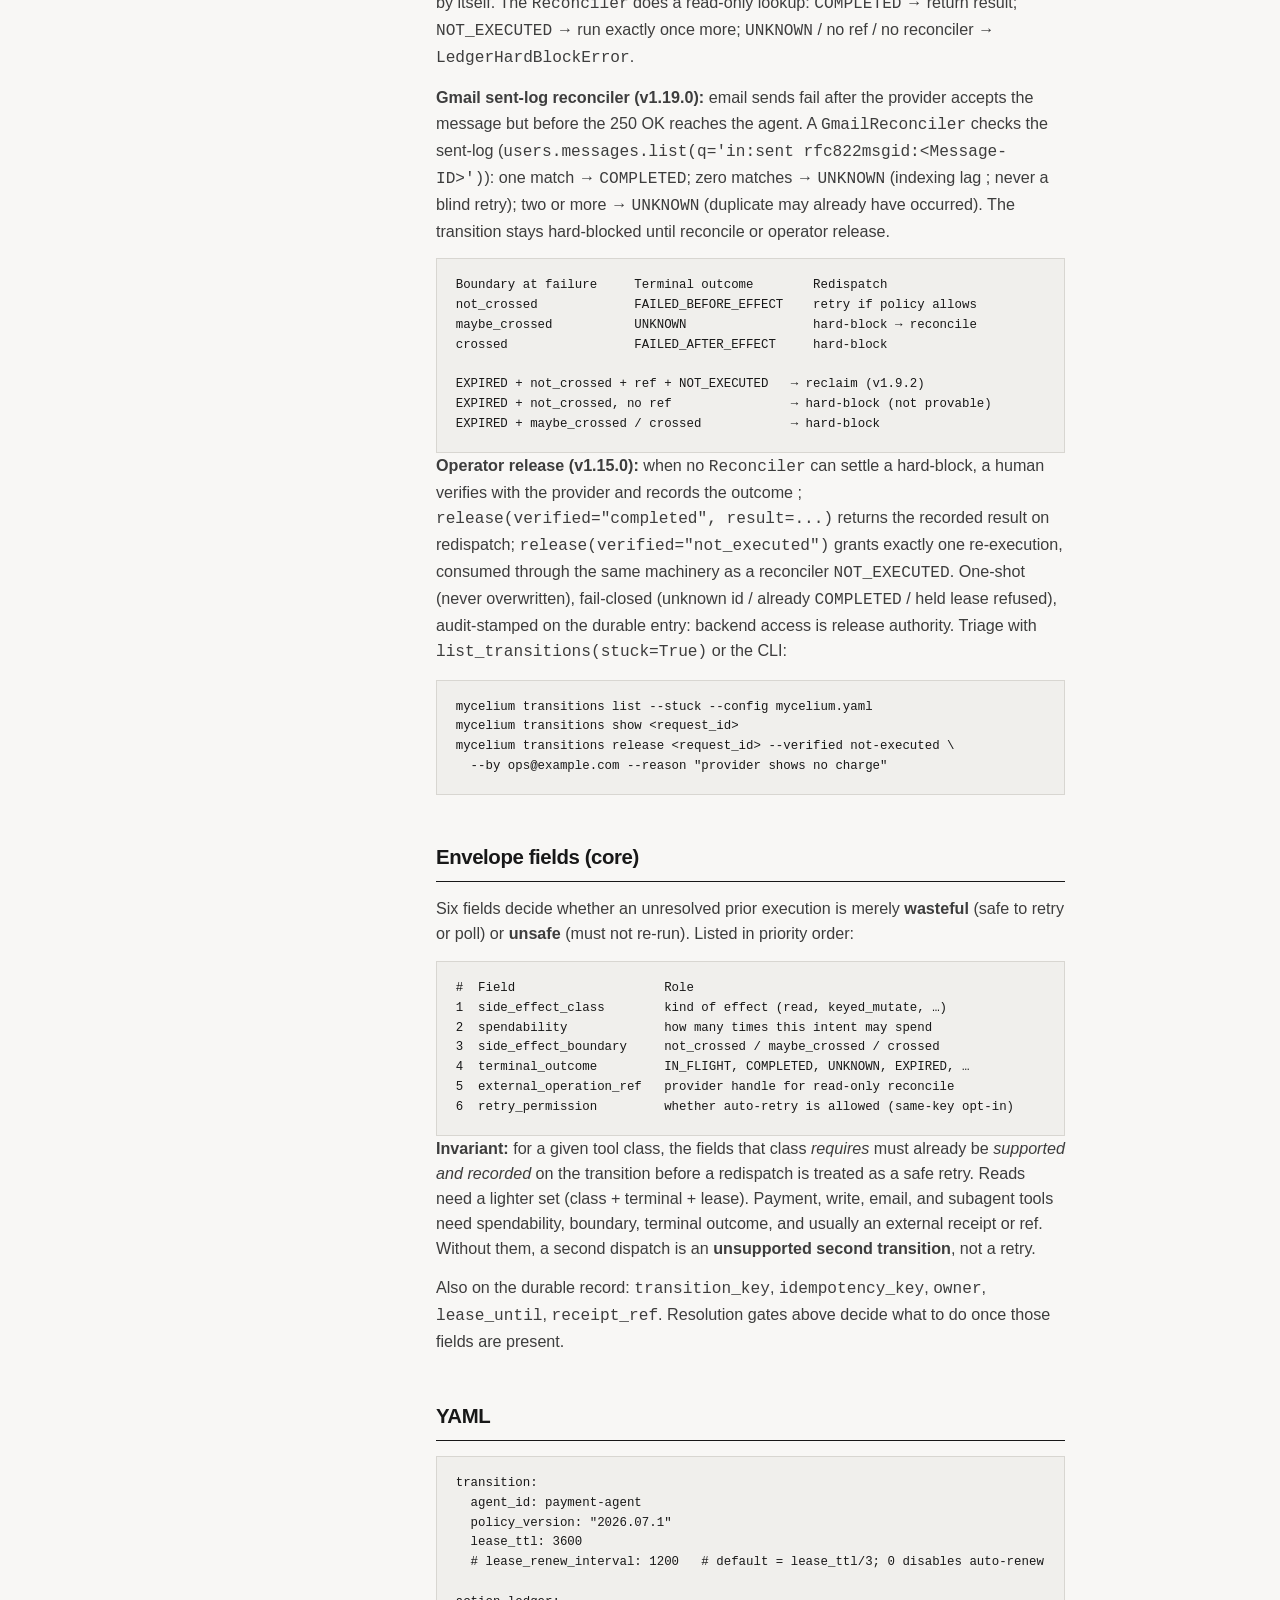
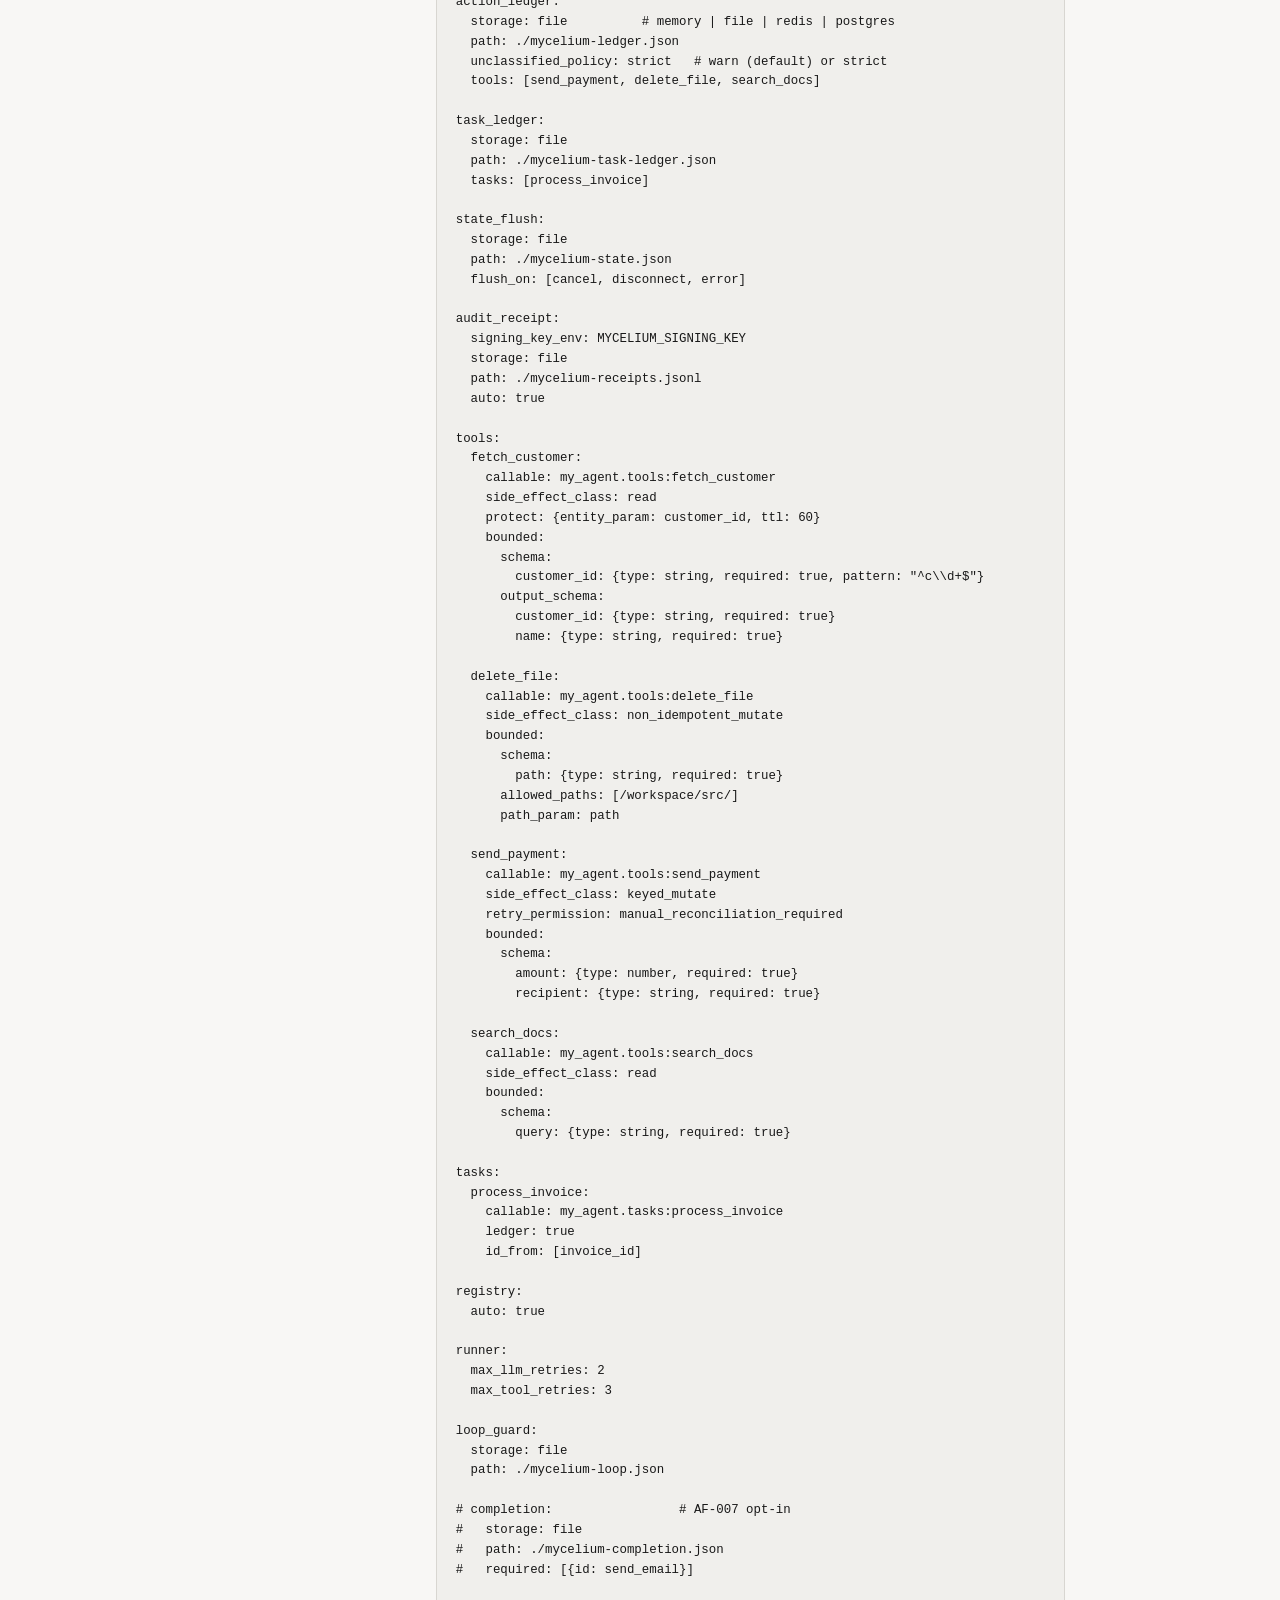
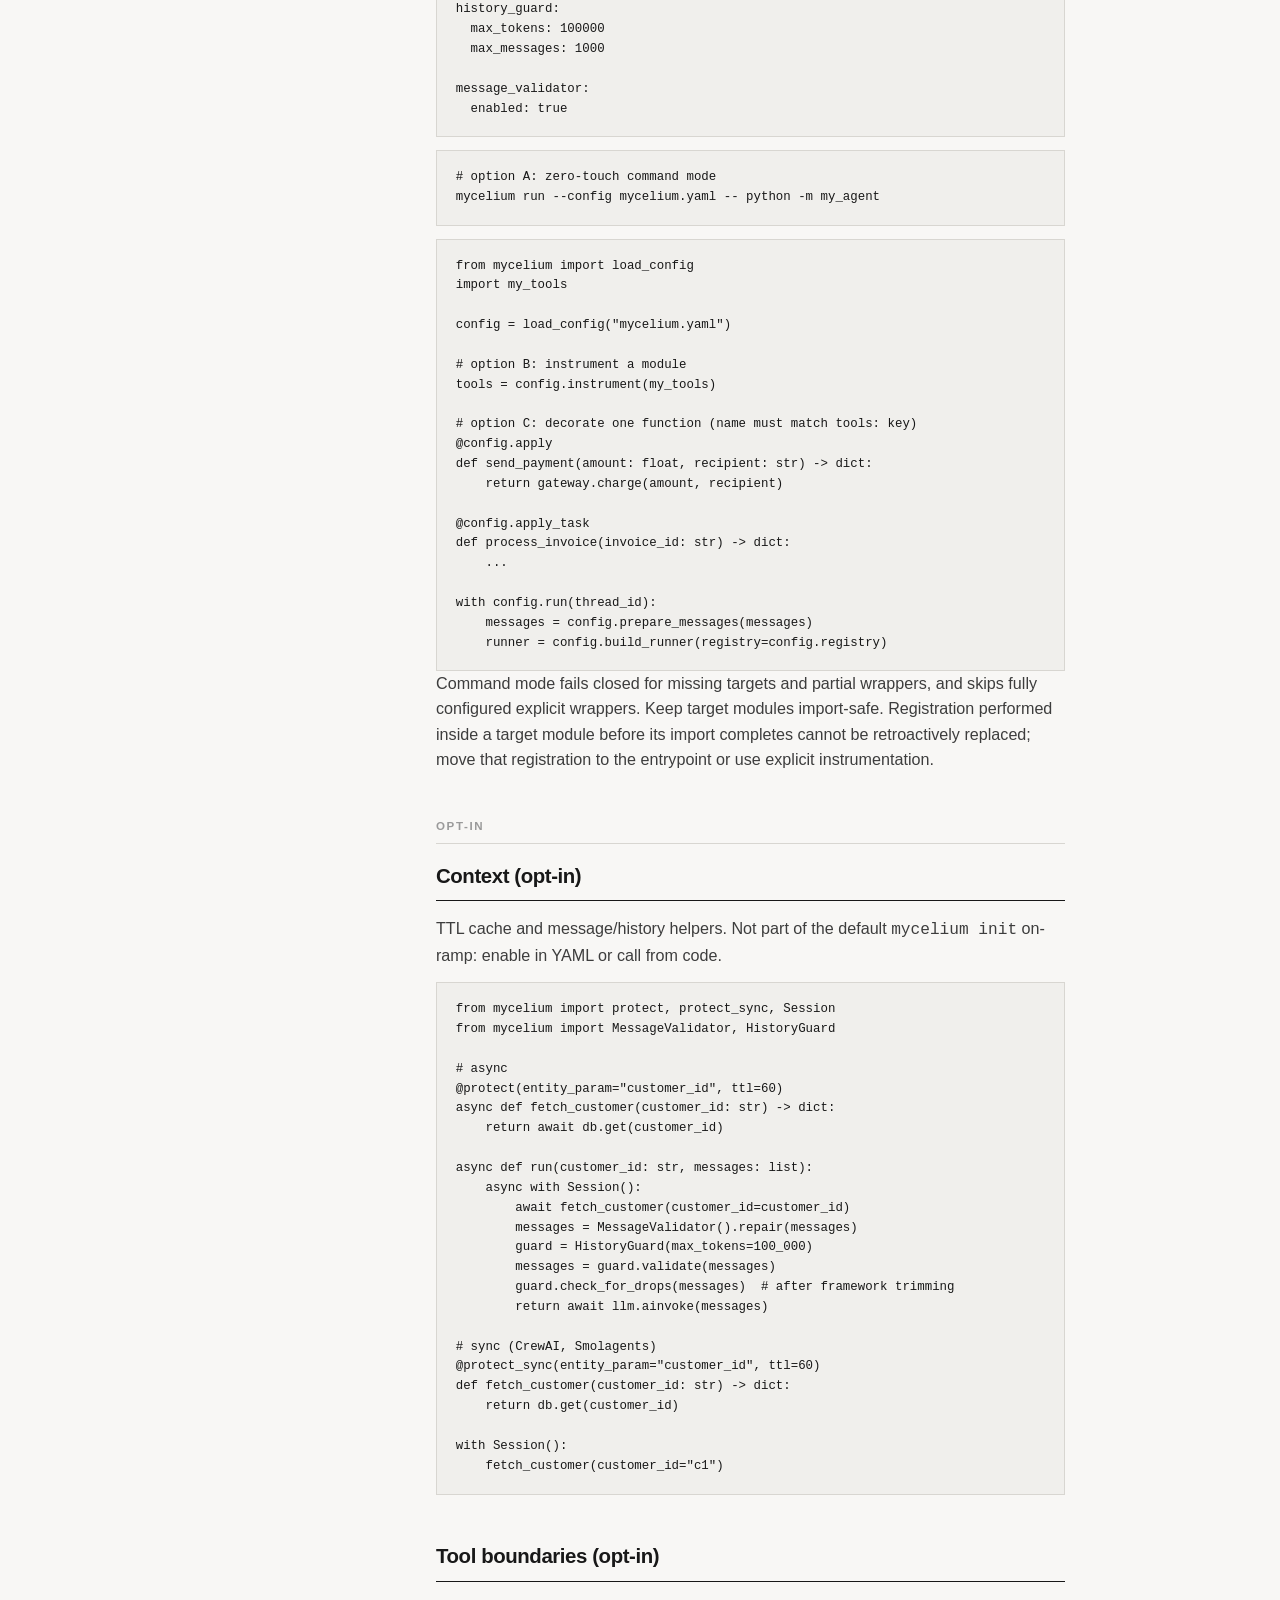
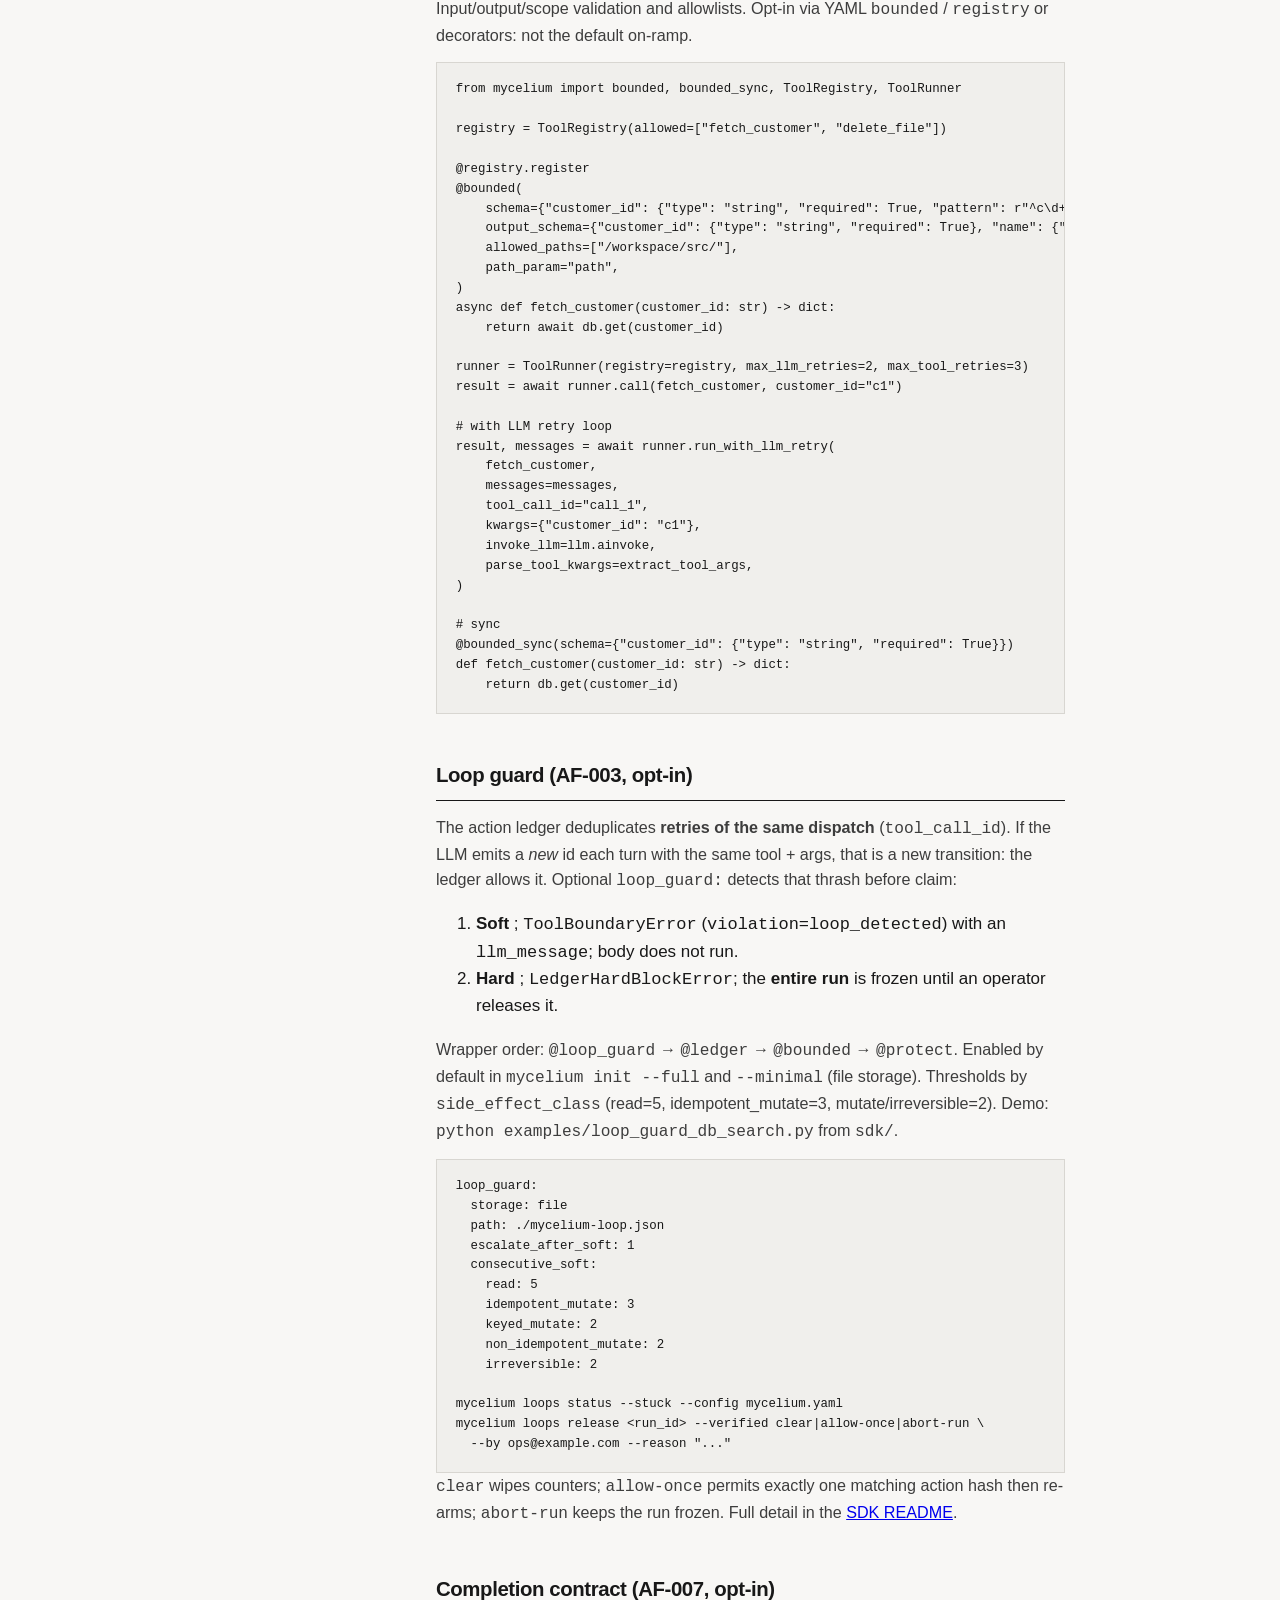
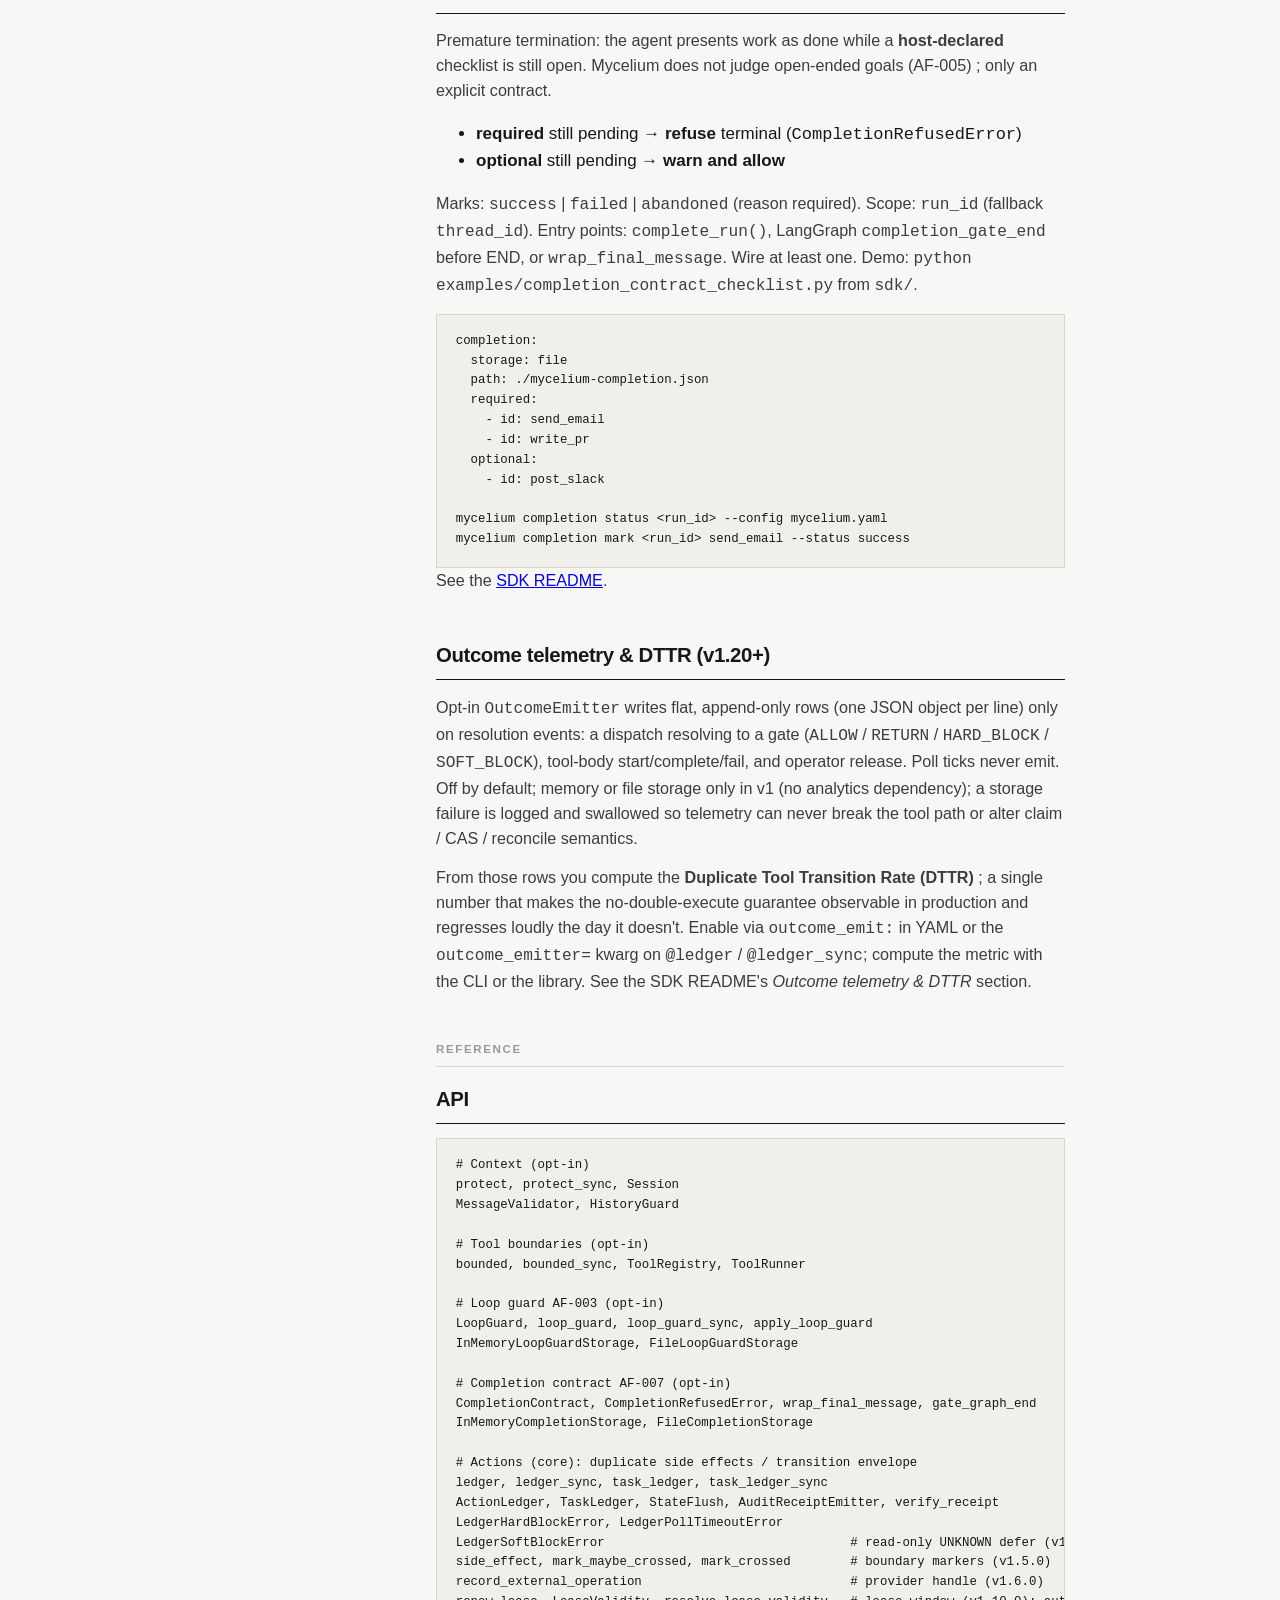
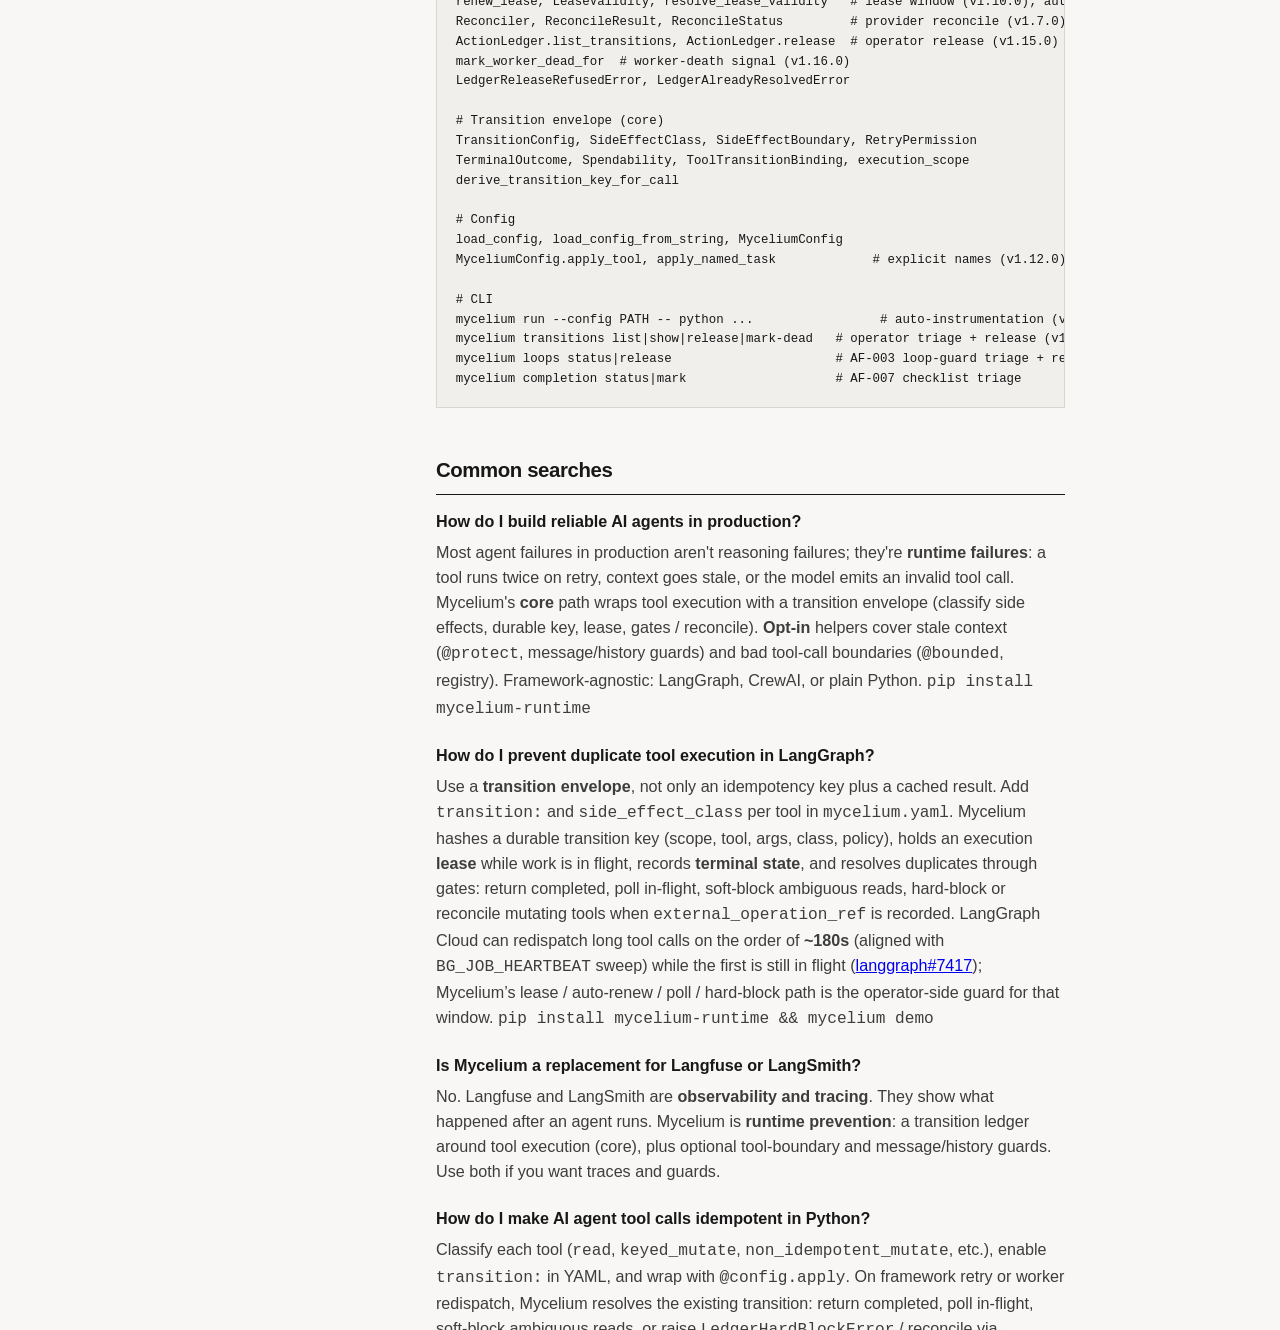
==== commit bd4e8e50: "Organize how-to docs into Start, Core, Opt-in, and Reference. Also copy install on click and tune th" ====
--- a/docs/index.html
+++ b/docs/index.html
@@ -114,7 +114,7 @@
       --paper: #f8f7f5;
       --wash: #f0efec;
       --line: #d8d6d1;
-      --sidebar: 9rem;
+      --sidebar: 10rem;
       --product: #1c1d14;
       --product-ink: #eef0e2;
       --product-muted: #a3a574;
@@ -190,6 +190,22 @@
       font-family: ui-monospace, Menlo, Consolas, monospace;
       font-size: 0.82rem;
       color: var(--product-ink);
+      cursor: pointer;
+      text-align: left;
+      line-height: 1.4;
+    }
+
+    .product-install:hover {
+      border-color: rgba(238, 240, 226, 0.35);
+    }
+
+    .product-install:focus-visible {
+      outline: 1px solid var(--product-brand);
+      outline-offset: 2px;
+    }
+
+    .product-install.is-copied {
+      color: var(--product-brand);
     }
 
     .product-meta {
@@ -273,7 +289,7 @@
       align-self: start;
     }
 
-    .sidebar p {
+    .sidebar > p {
       font-family: "Helvetica Neue", Helvetica, Arial, sans-serif;
       font-size: 0.62rem;
       font-weight: 600;
@@ -282,17 +298,6 @@
       color: var(--ink-faint);
       margin: 0 0 1rem;
     }
-
-    .sidebar ol {
-      margin: 0;
-      padding: 0;
-      list-style: none;
-      font-family: "Helvetica Neue", Helvetica, Arial, sans-serif;
-      font-size: 0.78rem;
-      line-height: 1.5;
-    }
-
-    .sidebar li { margin-bottom: 0.45rem; }
 
     .sidebar a {
       color: var(--ink-muted);
@@ -321,6 +326,47 @@
       background: var(--wash);
       border-left-color: var(--ink);
     }
+
+
+    .side-nav { margin: 0; }
+
+    .side-group {
+      font-family: "Helvetica Neue", Helvetica, Arial, sans-serif;
+      font-size: 0.62rem;
+      font-weight: 600;
+      letter-spacing: 0.12em;
+      text-transform: uppercase;
+      color: var(--ink-faint);
+      margin: 1.15rem 0 0.45rem;
+    }
+
+    .side-nav > .side-group:first-child { margin-top: 0; }
+
+    .side-nav ol {
+      margin: 0;
+      padding: 0;
+      list-style: none;
+      font-family: "Helvetica Neue", Helvetica, Arial, sans-serif;
+      font-size: 0.78rem;
+      line-height: 1.5;
+    }
+
+    .side-nav li { margin-bottom: 0.35rem; }
+
+    .docs-group {
+      font-family: "Helvetica Neue", Helvetica, Arial, sans-serif;
+      font-size: 0.68rem;
+      font-weight: 600;
+      letter-spacing: 0.14em;
+      text-transform: uppercase;
+      color: var(--ink-faint);
+      margin: 2.5rem 0 1rem;
+      padding-bottom: 0.4rem;
+      border-bottom: 1px solid var(--line);
+      scroll-margin-top: 2rem;
+    }
+
+    .docs-group:first-of-type { margin-top: 0.5rem; }
 
     .main { min-width: 0; }
 
@@ -473,7 +519,7 @@
         padding-bottom: 1.25rem;
         border-bottom: 1px solid var(--line);
       }
-      .sidebar ol {
+      .side-nav ol {
         display: grid;
         grid-template-columns: 1fr 1fr;
         gap: 0.25rem 1rem;
@@ -494,7 +540,14 @@
       on retry and redispatch, blocks bad tool calls, and keeps tool data fresh.
       Not a tracer. Prevention at the tool boundary.
     </p>
-    <pre class="product-install">pip install mycelium-runtime</pre>
+    <button
+      type="button"
+      class="product-install"
+      id="product-install"
+      data-copy="pip install mycelium-runtime"
+      title="Click to copy"
+      aria-label="Copy pip install mycelium-runtime"
+    >pip install mycelium-runtime</button>
     <p class="product-meta">
       <a href="https://pepy.tech/project/mycelium-runtime"><img src="https://static.pepy.tech/badge/mycelium-runtime" alt="PyPI downloads"></a>
       <a href="https://pypi.org/project/mycelium-runtime/"><img src="https://img.shields.io/pypi/v/mycelium-runtime.svg?cacheSeconds=60&amp;release=1.24.0" alt="PyPI version"></a>
@@ -510,28 +563,40 @@
 
   <aside class="sidebar">
     <p>How to use</p>
-    <ol>
-      <li><a href="#architecture">Architecture</a></li>
-      <li><a href="#scope">What it does</a></li>
-      <li><a href="#install">Install</a></li>
-      <li><a href="#api">API</a></li>
-      <li><a href="#context">Context (opt-in)</a></li>
-      <li><a href="#tools">Tool boundaries (opt-in)</a></li>
-      <li><a href="#loops">Loop guard (opt-in)</a></li>
-      <li><a href="#completion">Completion contract (opt-in)</a></li>
-      <li><a href="#actions">Actions (core)</a></li>
-      <li><a href="#resolution">Resolution</a></li>
-      <li><a href="#telemetry">Telemetry &amp; DTTR</a></li>
-      <li><a href="#envelope">Envelope (core)</a></li>
-      <li><a href="#yaml">YAML</a></li>
-      <li><a href="#common-searches">FAQ</a></li>
-    </ol>
+    <nav class="side-nav">
+      <p class="side-group">Start</p>
+      <ol>
+        <li><a href="#install">Install</a></li>
+        <li><a href="#architecture">How it fits</a></li>
+        <li><a href="#scope">What it does</a></li>
+      </ol>
+      <p class="side-group">Core</p>
+      <ol>
+        <li><a href="#actions">Actions</a></li>
+        <li><a href="#resolution">Resolution</a></li>
+        <li><a href="#envelope">Envelope</a></li>
+        <li><a href="#yaml">YAML</a></li>
+      </ol>
+      <p class="side-group">Opt-in</p>
+      <ol>
+        <li><a href="#context">Context</a></li>
+        <li><a href="#tools">Tool boundaries</a></li>
+        <li><a href="#loops">Loop guard</a></li>
+        <li><a href="#completion">Completion</a></li>
+        <li><a href="#telemetry">Telemetry</a></li>
+      </ol>
+      <p class="side-group">Reference</p>
+      <ol>
+        <li><a href="#api">API</a></li>
+        <li><a href="#common-searches">FAQ</a></li>
+      </ol>
+    </nav>
   </aside>
 
   <div class="main">
 
     <p class="docs-label">How to use</p>
-    <h1>Install, API, and reference</h1>
+    <h1>Start with install, then the core path</h1>
     <p class="badges">
       <a href="https://pypi.org/project/mycelium-runtime/"><img src="https://img.shields.io/pypi/v/mycelium-runtime.svg?cacheSeconds=60&amp;release=1.22.0" alt="PyPI version"></a>
       <a href="https://pypi.org/project/mycelium-runtime/"><img src="https://img.shields.io/pypi/pyversions/mycelium-runtime.svg" alt="Python versions"></a>
@@ -539,80 +604,13 @@
       <a href="https://github.com/mycelium-labs/mycelium"><img src="https://img.shields.io/github/license/mycelium-labs/mycelium.svg" alt="MIT license"></a>
     </p>
     <p class="lede">
-      Core path: transition envelope (class + lease + terminal + gates).
-      Opt-in: state authority, loop guard, completion contract, stale-context helpers,
-      tool-boundary checks. YAML callable paths and <code>mycelium run</code> add the
-      core path without editing each function. Framework-agnostic.
+      Start with install and <code>mycelium init</code>. The core path is the transition
+      envelope (class + lease + terminal + gates) via YAML / <code>mycelium run</code>.
+      Opt-in guards come after. API and FAQ are at the end.
       Latest <strong>v1.24.0</strong>. API-stable; breaking changes only at major versions.
     </p>
 
-    <section id="architecture">
-      <h2>How it fits</h2>
-      <p class="arch-caption">
-        Mycelium sits between the agent loop and your tools: after the LLM returns
-        <code>tool_calls</code>, around execution. The transition envelope classifies each
-        tool, hashes a durable key per dispatch, and resolves duplicates through gates
-        and terminal outcomes: not by re-running blindly. Optional message/history
-        guards run only when you call them before the next LLM turn.
-        <strong>Do not redispatch unless the previous transition is proven terminal or
-        safely recoverable.</strong>
-        Not a framework. Not observability.
-        <a href="https://github.com/mycelium-labs/mycelium/blob/main/sdk/README.md#what-mycelium-does-not-do">Not an approvals inbox, not hosted observability, not on-chain trails, not a webhook hub, not a recovery tool ; the full boundaries &amp; compose line.</a>
-      </p>
-      <div class="arch-flow">
-        <div class="arch-box">Your agent loop<br><span style="font-weight:400;color:var(--ink-muted)">LangGraph · CrewAI · Python</span></div>
-        <div class="arch-arrow">↓</div>
-        <div class="arch-box">LLM returns tool_calls</div>
-        <div class="arch-arrow">↓</div>
-        <div class="arch-box guard">Mycelium guards<br><span style="font-weight:400;font-size:0.72rem">claim · gate · lease · settle</span></div>
-        <div class="arch-arrow">↓</div>
-        <div class="arch-box">Side-effect tools<br><span style="font-weight:400;color:var(--ink-muted)">payments · email · APIs</span></div>
-      </div>
-    </section>
-
-    <section id="scope">
-      <h2>What it does</h2>
-      <p>
-        Four problem areas. <code>mycelium init</code> / <code>mycelium run</code> center on the core path.
-      </p>
-      <ul>
-        <li>
-          <strong>Duplicate side effects on retry</strong> (core): classify tools
-          (<code>read</code>, <code>keyed_mutate</code>, <code>non_idempotent_mutate</code>, …),
-          hash a durable transition key, hold a lease (auto-extended while ledgered tools
-          run), resolve by terminal state and gates
-          (poll / repair / soft-block reads; hard-block or reconcile writes).
-        </li>
-        <li>
-          <strong>Transition envelope fields</strong> (core): <code>side_effect_class</code> → <code>spendability</code> →
-          <code>side_effect_boundary</code> → <code>terminal_outcome</code> →
-          <code>external_operation_ref</code> → <code>retry_permission</code>.
-          Same system as above; payment/write needs the heavier set.
-        </li>
-        <li>
-          <strong>Infinite action loops (AF-003)</strong> (opt-in): <code>loop_guard:</code> halts consecutive identical tool + args across
-          <em>new</em> <code>tool_call_id</code>s (the ledger only dedupes the same
-          dispatch). Soft <code>ToolBoundaryError</code>, then hard
-          <code>LedgerHardBlockError</code> for the whole run; operator
-          <code>mycelium loops release</code>.
-        </li>
-        <li>
-          <strong>Premature termination (AF-007)</strong> (opt-in): <code>completion:</code> host checklist; unmarked <strong>required</strong>
-          subtasks refuse terminal (<code>CompletionRefusedError</code>); unmarked
-          <strong>optional</strong> warn and allow. Gate via
-          <code>complete_run()</code>, LangGraph END, or final-message wrap.
-        </li>
-        <li>
-          <strong>Stale or broken context</strong> (opt-in): TTL cache
-          (<code>@protect</code> / <code>Session</code>); optional
-          <code>MessageValidator</code> / <code>HistoryGuard</code> before the next LLM turn.
-        </li>
-        <li>
-          <strong>Bad tool calls</strong> (opt-in): <code>@bounded</code> input/output/scope checks; optional
-          <code>ToolRegistry</code> allowlist: block before the tool runs.
-        </li>
-      </ul>
-    </section>
+    <p class="docs-group" id="group-start">Start</p>
 
     <section id="install">
       <h2>Install</h2>
@@ -645,6 +643,620 @@
         custom tool executors may pass them manually.
       </p>
     </section>
+
+    <section id="architecture">
+      <h2>How it fits</h2>
+      <p class="arch-caption">
+            Mycelium sits between the agent loop and your tools: after the LLM returns
+            <code>tool_calls</code>, around execution. The transition envelope classifies each
+            tool, hashes a durable key per dispatch, and resolves duplicates through gates
+            and terminal outcomes: not by re-running blindly. Optional message/history
+            guards run only when you call them before the next LLM turn.
+            <strong>Do not redispatch unless the previous transition is proven terminal or
+            safely recoverable.</strong>
+            Not a framework. Not observability.
+            <a href="https://github.com/mycelium-labs/mycelium/blob/main/sdk/README.md#what-mycelium-does-not-do">Not an approvals inbox, not hosted observability, not on-chain trails, not a webhook hub, not a recovery tool. Full boundaries &amp; compose line.</a>
+          </p>
+          <div class="arch-flow">
+            <div class="arch-box">Your agent loop<br><span style="font-weight:400;color:var(--ink-muted)">LangGraph · CrewAI · Python</span></div>
+            <div class="arch-arrow">↓</div>
+            <div class="arch-box">LLM returns tool_calls</div>
+            <div class="arch-arrow">↓</div>
+            <div class="arch-box guard">Mycelium guards<br><span style="font-weight:400;font-size:0.72rem">claim · gate · lease · settle</span></div>
+            <div class="arch-arrow">↓</div>
+            <div class="arch-box">Side-effect tools<br><span style="font-weight:400;color:var(--ink-muted)">payments · email · APIs</span></div>
+          </div>
+        </section>
+
+    <section id="scope">
+      <h2>What it does</h2>
+      <p>
+            Four problem areas. <code>mycelium init</code> / <code>mycelium run</code> center on the core path.
+          </p>
+          <ul>
+            <li>
+              <strong>Duplicate side effects on retry</strong> (core): classify tools
+              (<code>read</code>, <code>keyed_mutate</code>, <code>non_idempotent_mutate</code>, …),
+              hash a durable transition key, hold a lease (auto-extended while ledgered tools
+              run), resolve by terminal state and gates
+              (poll / repair / soft-block reads; hard-block or reconcile writes).
+            </li>
+            <li>
+              <strong>Transition envelope fields</strong> (core): <code>side_effect_class</code> → <code>spendability</code> →
+              <code>side_effect_boundary</code> → <code>terminal_outcome</code> →
+              <code>external_operation_ref</code> → <code>retry_permission</code>.
+              Same system as above; payment/write needs the heavier set.
+            </li>
+            <li>
+              <strong>Infinite action loops (AF-003)</strong> (opt-in): <code>loop_guard:</code> halts consecutive identical tool + args across
+              <em>new</em> <code>tool_call_id</code>s (the ledger only dedupes the same
+              dispatch). Soft <code>ToolBoundaryError</code>, then hard
+              <code>LedgerHardBlockError</code> for the whole run; operator
+              <code>mycelium loops release</code>.
+            </li>
+            <li>
+              <strong>Premature termination (AF-007)</strong> (opt-in): <code>completion:</code> host checklist; unmarked <strong>required</strong>
+              subtasks refuse terminal (<code>CompletionRefusedError</code>); unmarked
+              <strong>optional</strong> warn and allow. Gate via
+              <code>complete_run()</code>, LangGraph END, or final-message wrap.
+            </li>
+            <li>
+              <strong>Stale or broken context</strong> (opt-in): TTL cache
+              (<code>@protect</code> / <code>Session</code>); optional
+              <code>MessageValidator</code> / <code>HistoryGuard</code> before the next LLM turn.
+            </li>
+            <li>
+              <strong>Bad tool calls</strong> (opt-in): <code>@bounded</code> input/output/scope checks; optional
+              <code>ToolRegistry</code> allowlist: block before the tool runs.
+            </li>
+          </ul>
+        </section>
+
+    <p class="docs-group" id="group-core">Core</p>
+
+    <section id="actions">
+      <h2>Actions (core)</h2>
+      <p>
+            Transition ledger for duplicate side-effect prevention: the default
+            <code>mycelium init</code> / <code>mycelium run</code> path.
+          </p>
+          <p>
+            Each ledgered tool gets a <code>side_effect_class</code> and a
+            <code>transition_key</code> (scope, tool, args, class, policy version).
+            Duplicate dispatches resolve through <a href="#resolution">gates</a> and
+            terminal outcomes: not blind re-execution.
+          </p>
+      <pre>from mycelium import load_config
+
+config = load_config("mycelium.yaml")
+
+@config.apply
+def send_payment(amount: float, recipient: str) -> dict:
+    return gateway.charge(amount, recipient)
+
+@config.apply
+def search_docs(query: str) -> dict:
+    return {"query": query, "hits": 3}
+
+# read: second call polls or soft-blocks UNKNOWN (safe retry by default)
+search_docs(query="billing", tool_call_id="call_read")
+
+# payment: duplicate resolves existing transition; won't charge twice
+send_payment(amount=100.0, recipient="acct_123", tool_call_id="call_pay")</pre>
+      <pre>from mycelium import task_ledger_sync
+
+@task_ledger_sync(id_from=["invoice_id"])
+def process_invoice(invoice_id: str, amount: float) -> dict:
+    ...
+    return {"invoice_id": invoice_id, "status": "paid"}
+
+process_invoice(invoice_id="inv-42", amount=100.0)
+process_invoice(invoice_id="inv-42", amount=200.0)  # returns first result</pre>
+      <p>
+        <strong>Manual integration (v1.20.1):</strong> if you own the tool runner and
+        can't take a decorator or YAML wrap (custom loop, PROCEED/SKIP-style host), call
+        the two phases yourself: <code>claim_side_effecting(...)</code> then
+        <code>complete(...)</code> / <code>fail(...)</code> ; same ledger, same gates,
+        same hard-block rules. There is no YAML switch; see the SDK README's
+        <em>Manual integration (claim → execute → complete)</em> section.
+      </p>
+      <p>
+        <strong>Webhook event dedupe (v1.20.3):</strong> the same ledger can claim inbound
+        provider events on the provider event id (Stripe <code>event.id</code> /
+        GitHub <code>X-GitHub-Delivery</code> / Twilio SID) for at-most-once handler side
+        effects. Recipe + runnable examples:
+        <a href="https://github.com/mycelium-labs/mycelium/blob/main/sdk/examples/webhooks/stripe.md">sdk/examples/webhooks/</a>.
+      </p>
+    </section>
+
+    <section id="resolution">
+      <h2>Resolution</h2>
+      <p>
+            <strong>Invariant:</strong> do not redispatch unless the previous transition is
+            proven terminal (e.g. <code>COMPLETED</code> → return stored) or safely
+            recoverable (poll in-flight, soft-block/retry a read <code>UNKNOWN</code>, or
+            reconcile via <code>external_operation_ref</code>). Otherwise hard-block: never blind re-execute a side effect.
+          </p>
+          <p>
+            Each duplicate dispatch is classified to a <strong>gate</strong>. Read-only and
+            side-effecting tools use different resolvers.
+          </p>
+      <pre>Gate          Typical trigger                    Effect
+ALLOW         fresh claim / policy allows retry    tool runs
+RETURN        COMPLETED                          return stored result
+POLL          IN_FLIGHT (valid lease)            wait for other worker
+RECLAIM       read EXPIRED / FAILED_*            take over stale lease
+REPAIR        incomplete durable key/boundary/terminal  heal, re-resolve (v1.13.0)
+SOFT_BLOCK    read UNKNOWN / BLOCKED only        retry by default (v1.9.0)
+HARD_BLOCK    ambiguous mutating transition      stop; reconcile if ref present</pre>
+    <p id="sufficiency-gates">
+      <strong>Public transition-sufficiency language:</strong> discussions of
+      redispatch (e.g. langgraph#7417) often use a four-gate vocabulary: <code>ALLOW</code> / <code>REPAIR</code> / <code>SOFT_BLOCK</code> /
+      <code>HARD_BLOCK</code> (sometimes just <code>BLOCK</code>). Mycelium
+      implements that public set and adds finer internal gates for the same
+      decisions:
+    </p>
+      <pre>Public          Mycelium internal                         Notes
+ALLOW           ALLOW                                     run / safe retry
+REPAIR          REPAIR                                    heal durable context; owner auto-renew / renew_lease for live lease
+SOFT_BLOCK      SOFT_BLOCK                                read-only defer / safe retry
+HARD_BLOCK      HARD_BLOCK                                stop; reconcile if ref present
+(must not run)  RETURN / POLL                             already done, or wait on held lease
+(read reclaim)  RECLAIM                                   take over expired read lease and run</pre>
+    <p>
+      So: public <code>BLOCK</code> ≈ Mycelium <code>HARD_BLOCK</code>, while
+      <code>RETURN</code> and <code>POLL</code> are also “do not execute again”
+      outcomes under a richer internal taxonomy. Use the public four words when
+      talking to platforms; use the full Mycelium table when implementing or
+      debugging a ledgered tool.
+    </p>
+    <p>
+      <strong>Lease validity (v1.10.0) / auto-renew (v1.14.0):</strong> <code>lease_until</code> is resolution
+      metadata: not part of <code>transition_key</code>. Resolution checks
+      <code>LeaseValidity</code> (<code>HELD</code> → poll, <code>EXPIRED</code> →
+      reclaim / hard-block by class) before allowing another attempt.
+      <code>@ledger</code> / <code>@ledger_sync</code> auto-extend the lease while the
+      tool body runs (default every <code>lease_ttl / 3</code>). Set
+      <code>lease_renew_interval: 0</code> to disable; call
+      <code>renew_lease()</code> for an extra bump or when claiming outside the
+      decorator.
+    </p>
+    <p>
+      <strong>REPAIR (v1.13.0):</strong> when the durable record is incomplete but
+      healable, claim loops call <code>repair_transition()</code> then re-resolve ; never a second side effect. A held lease is still <code>POLL</code> for peers.
+    </p>
+    <p>
+      <strong>LangGraph Cloud (~180s):</strong> long tool calls may be redispatched
+      on the order of ~180 seconds, aligned with the platform’s
+      <code>BG_JOB_HEARTBEAT</code> sweep
+      (<a href="https://github.com/langchain-ai/langgraph/issues/7417">#7417</a>).
+      Pitch Mycelium as a <strong>transition envelope</strong> (class + lease +
+      terminal state + hard-block / reconcile), not only “idempotency key + cached
+      result.” Lease / poll / hard-block is the operator-side guard for that window.
+      Prove multi-worker behavior with <code>mycelium demo --redis</code> (two OS
+      processes + real Redis shared ledger).
+    </p>
+    <p>
+      <strong>Read</strong> (<code>side_effect_class: read</code>): poll, reclaim,
+      retry failed-before-effect. Ambiguous <code>UNKNOWN</code> →
+      <code>SOFT_BLOCK</code> (safe retry). Opt into deferral with
+      <code>defer_read_only_unknown=True</code> → <code>LedgerSoftBlockError</code>.
+    </p>
+    <p>
+      <strong>Mutating</strong> (payment, email, subagent, irreversible): return
+      completed, poll in-flight, hard-block ambiguity. Stale lease
+      (<code>EXPIRED + not_crossed</code>): hard-block until reconcile proves
+      <code>NOT_EXECUTED</code> (fail-closed without <code>external_operation_ref</code>).
+    </p>
+      <pre>from mycelium import ledger_sync, side_effect, record_external_operation
+from mycelium import Reconciler, ReconcileResult
+
+@ledger_sync(transition_binding=binding)
+def send_payment(amount, recipient, *, idempotency_key: str):
+    with side_effect():                              # maybe_crossed → UNKNOWN on crash
+        record_external_operation(idempotency_key)   # handle for provider lookup
+        return gateway.charge(amount, recipient, idempotency_key=idempotency_key)
+
+class StripeReconciler:  # read-only: never charges
+    def reconcile(self, entry) -> ReconcileResult:
+        pi = stripe.PaymentIntent.retrieve(entry.external_operation_ref)
+        if pi.status == "succeeded":
+            return ReconcileResult.completed(pi)
+        if pi.status in ("canceled", "requires_payment_method"):
+            return ReconcileResult.not_executed()
+        return ReconcileResult.unknown()
+
+@ledger_sync(transition_binding=binding, reconciler=StripeReconciler())
+def send_payment(...): ...</pre>
+    <p>
+      <code>external_operation_ref</code> is the provider handle (id or idempotency key),
+      not proof by itself. The <code>Reconciler</code> does a read-only lookup:
+      <code>COMPLETED</code> → return result;
+      <code>NOT_EXECUTED</code> → run exactly once more;
+      <code>UNKNOWN</code> / no ref / no reconciler → <code>LedgerHardBlockError</code>.
+    </p>
+    <p>
+      <strong>Gmail sent-log reconciler (v1.19.0):</strong> email sends fail after the
+      provider accepts the message but before the 250 OK reaches the agent. A
+      <code>GmailReconciler</code> checks the sent-log
+      (<code>users.messages.list(q='in:sent rfc822msgid:&lt;Message-ID&gt;')</code>):
+      one match → <code>COMPLETED</code>; zero matches → <code>UNKNOWN</code> (indexing
+      lag ; never a blind retry); two or more → <code>UNKNOWN</code> (duplicate may
+      already have occurred). The transition stays hard-blocked until reconcile or
+      operator release.
+    </p>
+      <pre>Boundary at failure     Terminal outcome        Redispatch
+not_crossed             FAILED_BEFORE_EFFECT    retry if policy allows
+maybe_crossed           UNKNOWN                 hard-block → reconcile
+crossed                 FAILED_AFTER_EFFECT     hard-block
+
+EXPIRED + not_crossed + ref + NOT_EXECUTED   → reclaim (v1.9.2)
+EXPIRED + not_crossed, no ref                → hard-block (not provable)
+EXPIRED + maybe_crossed / crossed            → hard-block</pre>
+    <p>
+      <strong>Operator release (v1.15.0):</strong> when no <code>Reconciler</code>
+      can settle a hard-block, a human verifies with the provider and records
+      the outcome ; <code>release(verified="completed", result=...)</code>
+      returns the recorded result on redispatch;
+      <code>release(verified="not_executed")</code> grants exactly one
+      re-execution, consumed through the same machinery as a reconciler
+      <code>NOT_EXECUTED</code>. One-shot (never overwritten), fail-closed
+      (unknown id / already <code>COMPLETED</code> / held lease refused),
+      audit-stamped on the durable entry: backend access is release
+      authority. Triage with <code>list_transitions(stuck=True)</code> or the
+      CLI:
+    </p>
+      <pre>mycelium transitions list --stuck --config mycelium.yaml
+mycelium transitions show &lt;request_id&gt;
+mycelium transitions release &lt;request_id&gt; --verified not-executed \
+  --by ops@example.com --reason "provider shows no charge"</pre>
+    </section>
+
+    <section id="envelope">
+      <h2>Envelope fields (core)</h2>
+      <p>
+            Six fields decide whether an unresolved prior execution is merely
+            <strong>wasteful</strong> (safe to retry or poll) or <strong>unsafe</strong>
+            (must not re-run). Listed in priority order:
+          </p>
+      <pre>#  Field                    Role
+1  side_effect_class        kind of effect (read, keyed_mutate, …)
+2  spendability             how many times this intent may spend
+3  side_effect_boundary     not_crossed / maybe_crossed / crossed
+4  terminal_outcome         IN_FLIGHT, COMPLETED, UNKNOWN, EXPIRED, …
+5  external_operation_ref   provider handle for read-only reconcile
+6  retry_permission         whether auto-retry is allowed (same-key opt-in)</pre>
+      <p>
+        <strong>Invariant:</strong> for a given tool class, the fields that class
+        <em>requires</em> must already be <em>supported and recorded</em> on the
+        transition before a redispatch is treated as a safe retry. Reads need a
+        lighter set (class + terminal + lease). Payment, write, email, and subagent
+        tools need spendability, boundary, terminal outcome, and usually an external
+        receipt or ref. Without them, a second dispatch is an
+        <strong>unsupported second transition</strong>, not a retry.
+      </p>
+      <p>
+        Also on the durable record: <code>transition_key</code>,
+        <code>idempotency_key</code>, <code>owner</code>, <code>lease_until</code>,
+        <code>receipt_ref</code>. Resolution gates above decide what to do once
+        those fields are present.
+      </p>
+    </section>
+
+    <section id="yaml">
+      <h2>YAML</h2>
+      <pre>transition:
+  agent_id: payment-agent
+  policy_version: "2026.07.1"
+  lease_ttl: 3600
+  # lease_renew_interval: 1200   # default = lease_ttl/3; 0 disables auto-renew
+
+action_ledger:
+  storage: file          # memory | file | redis | postgres
+  path: ./mycelium-ledger.json
+  unclassified_policy: strict   # warn (default) or strict
+  tools: [send_payment, delete_file, search_docs]
+
+task_ledger:
+  storage: file
+  path: ./mycelium-task-ledger.json
+  tasks: [process_invoice]
+
+state_flush:
+  storage: file
+  path: ./mycelium-state.json
+  flush_on: [cancel, disconnect, error]
+
+audit_receipt:
+  signing_key_env: MYCELIUM_SIGNING_KEY
+  storage: file
+  path: ./mycelium-receipts.jsonl
+  auto: true
+
+tools:
+  fetch_customer:
+    callable: my_agent.tools:fetch_customer
+    side_effect_class: read
+    protect: {entity_param: customer_id, ttl: 60}
+    bounded:
+      schema:
+        customer_id: {type: string, required: true, pattern: "^c\\d+$"}
+      output_schema:
+        customer_id: {type: string, required: true}
+        name: {type: string, required: true}
+
+  delete_file:
+    callable: my_agent.tools:delete_file
+    side_effect_class: non_idempotent_mutate
+    bounded:
+      schema:
+        path: {type: string, required: true}
+      allowed_paths: [/workspace/src/]
+      path_param: path
+
+  send_payment:
+    callable: my_agent.tools:send_payment
+    side_effect_class: keyed_mutate
+    retry_permission: manual_reconciliation_required
+    bounded:
+      schema:
+        amount: {type: number, required: true}
+        recipient: {type: string, required: true}
+
+  search_docs:
+    callable: my_agent.tools:search_docs
+    side_effect_class: read
+    bounded:
+      schema:
+        query: {type: string, required: true}
+
+tasks:
+  process_invoice:
+    callable: my_agent.tasks:process_invoice
+    ledger: true
+    id_from: [invoice_id]
+
+registry:
+  auto: true
+
+runner:
+  max_llm_retries: 2
+  max_tool_retries: 3
+
+loop_guard:
+  storage: file
+  path: ./mycelium-loop.json
+
+# completion:                 # AF-007 opt-in
+#   storage: file
+#   path: ./mycelium-completion.json
+#   required: [{id: send_email}]
+
+history_guard:
+  max_tokens: 100000
+  max_messages: 1000
+
+message_validator:
+  enabled: true</pre>
+      <pre># option A: zero-touch command mode
+mycelium run --config mycelium.yaml -- python -m my_agent</pre>
+      <pre>from mycelium import load_config
+import my_tools
+
+config = load_config("mycelium.yaml")
+
+# option B: instrument a module
+tools = config.instrument(my_tools)
+
+# option C: decorate one function (name must match tools: key)
+@config.apply
+def send_payment(amount: float, recipient: str) -> dict:
+    return gateway.charge(amount, recipient)
+
+@config.apply_task
+def process_invoice(invoice_id: str) -> dict:
+    ...
+
+with config.run(thread_id):
+    messages = config.prepare_messages(messages)
+    runner = config.build_runner(registry=config.registry)</pre>
+      <p>
+        Command mode fails closed for missing targets and partial wrappers, and
+        skips fully configured explicit wrappers. Keep target modules
+        import-safe. Registration performed inside a target module before its
+        import completes cannot be retroactively replaced; move that
+        registration to the entrypoint or use explicit instrumentation.
+      </p>
+    </section>
+
+    <p class="docs-group" id="group-opt-in">Opt-in</p>
+
+    <section id="context">
+      <h2>Context (opt-in)</h2>
+      <p>
+            TTL cache and message/history helpers. Not part of the default
+            <code>mycelium init</code> on-ramp: enable in YAML or call from code.
+          </p>
+      <pre>from mycelium import protect, protect_sync, Session
+from mycelium import MessageValidator, HistoryGuard
+
+# async
+@protect(entity_param="customer_id", ttl=60)
+async def fetch_customer(customer_id: str) -> dict:
+    return await db.get(customer_id)
+
+async def run(customer_id: str, messages: list):
+    async with Session():
+        await fetch_customer(customer_id=customer_id)
+        messages = MessageValidator().repair(messages)
+        guard = HistoryGuard(max_tokens=100_000)
+        messages = guard.validate(messages)
+        guard.check_for_drops(messages)  # after framework trimming
+        return await llm.ainvoke(messages)
+
+# sync (CrewAI, Smolagents)
+@protect_sync(entity_param="customer_id", ttl=60)
+def fetch_customer(customer_id: str) -> dict:
+    return db.get(customer_id)
+
+with Session():
+    fetch_customer(customer_id="c1")</pre>
+    </section>
+
+    <section id="tools">
+      <h2>Tool boundaries (opt-in)</h2>
+      <p>
+            Input/output/scope validation and allowlists. Opt-in via YAML
+            <code>bounded</code> / <code>registry</code> or decorators: not the default on-ramp.
+          </p>
+      <pre>from mycelium import bounded, bounded_sync, ToolRegistry, ToolRunner
+
+registry = ToolRegistry(allowed=["fetch_customer", "delete_file"])
+
+@registry.register
+@bounded(
+    schema={"customer_id": {"type": "string", "required": True, "pattern": r"^c\d+$"}},
+    output_schema={"customer_id": {"type": "string", "required": True}, "name": {"type": "string", "required": True}},
+    allowed_paths=["/workspace/src/"],
+    path_param="path",
+)
+async def fetch_customer(customer_id: str) -> dict:
+    return await db.get(customer_id)
+
+runner = ToolRunner(registry=registry, max_llm_retries=2, max_tool_retries=3)
+result = await runner.call(fetch_customer, customer_id="c1")
+
+# with LLM retry loop
+result, messages = await runner.run_with_llm_retry(
+    fetch_customer,
+    messages=messages,
+    tool_call_id="call_1",
+    kwargs={"customer_id": "c1"},
+    invoke_llm=llm.ainvoke,
+    parse_tool_kwargs=extract_tool_args,
+)
+
+# sync
+@bounded_sync(schema={"customer_id": {"type": "string", "required": True}})
+def fetch_customer(customer_id: str) -> dict:
+    return db.get(customer_id)</pre>
+    </section>
+
+    <section id="loops">
+      <h2>Loop guard (AF-003, opt-in)</h2>
+      <p>
+            The action ledger deduplicates <strong>retries of the same dispatch</strong>
+            (<code>tool_call_id</code>). If the LLM emits a <em>new</em> id each turn with
+            the same tool + args, that is a new transition: the ledger allows it.
+            Optional <code>loop_guard:</code> detects that thrash before claim:
+          </p>
+          <ol>
+            <li>
+              <strong>Soft</strong> ; <code>ToolBoundaryError</code>
+              (<code>violation=loop_detected</code>) with an <code>llm_message</code>;
+              body does not run.
+            </li>
+            <li>
+              <strong>Hard</strong> ; <code>LedgerHardBlockError</code>; the
+              <strong>entire run</strong> is frozen until an operator releases it.
+            </li>
+          </ol>
+          <p>
+            Wrapper order: <code>@loop_guard</code> → <code>@ledger</code> →
+            <code>@bounded</code> → <code>@protect</code>. Enabled by default in
+            <code>mycelium init --full</code> and <code>--minimal</code> (file storage).
+            Thresholds by <code>side_effect_class</code> (read=5, idempotent_mutate=3,
+            mutate/irreversible=2). Demo:
+            <code>python examples/loop_guard_db_search.py</code> from <code>sdk/</code>.
+          </p>
+      <pre>loop_guard:
+  storage: file
+  path: ./mycelium-loop.json
+  escalate_after_soft: 1
+  consecutive_soft:
+    read: 5
+    idempotent_mutate: 3
+    keyed_mutate: 2
+    non_idempotent_mutate: 2
+    irreversible: 2
+
+mycelium loops status --stuck --config mycelium.yaml
+mycelium loops release &lt;run_id&gt; --verified clear|allow-once|abort-run \
+  --by ops@example.com --reason "..."</pre>
+      <p>
+        <code>clear</code> wipes counters; <code>allow-once</code> permits exactly one
+        matching action hash then re-arms; <code>abort-run</code> keeps the run frozen.
+        Full detail in the
+        <a href="https://github.com/mycelium-labs/mycelium/blob/main/sdk/README.md#loop-guard-af-003-identical-actions-across-new-tool_call_ids">SDK README</a>.
+      </p>
+    </section>
+
+    <section id="completion">
+      <h2>Completion contract (AF-007, opt-in)</h2>
+      <p>
+            Premature termination: the agent presents work as done while a
+            <strong>host-declared</strong> checklist is still open. Mycelium does
+            not judge open-ended goals (AF-005) ; only an explicit contract.
+          </p>
+          <ul>
+            <li>
+              <strong>required</strong> still pending →
+              <strong>refuse</strong> terminal (<code>CompletionRefusedError</code>)
+            </li>
+            <li>
+              <strong>optional</strong> still pending →
+              <strong>warn and allow</strong>
+            </li>
+          </ul>
+          <p>
+            Marks: <code>success</code> | <code>failed</code> |
+            <code>abandoned</code> (reason required). Scope: <code>run_id</code>
+            (fallback <code>thread_id</code>). Entry points:
+            <code>complete_run()</code>, LangGraph
+            <code>completion_gate_end</code> before END, or
+            <code>wrap_final_message</code>. Wire at least one. Demo:
+            <code>python examples/completion_contract_checklist.py</code> from
+            <code>sdk/</code>.
+          </p>
+      <pre>completion:
+  storage: file
+  path: ./mycelium-completion.json
+  required:
+    - id: send_email
+    - id: write_pr
+  optional:
+    - id: post_slack
+
+mycelium completion status &lt;run_id&gt; --config mycelium.yaml
+mycelium completion mark &lt;run_id&gt; send_email --status success</pre>
+      <p>
+        See the
+        <a href="https://github.com/mycelium-labs/mycelium/blob/main/sdk/README.md#completion-contract-af-007-refuse-terminal-while-required-subtasks-pending">SDK README</a>.
+      </p>
+    </section>
+
+    <section id="telemetry">
+      <h2>Outcome telemetry &amp; DTTR (v1.20+)</h2>
+      <p>
+            Opt-in <code>OutcomeEmitter</code> writes flat, append-only rows (one JSON object
+            per line) only on resolution events: a dispatch resolving to a gate
+            (<code>ALLOW</code> / <code>RETURN</code> / <code>HARD_BLOCK</code> /
+            <code>SOFT_BLOCK</code>), tool-body start/complete/fail, and operator release.
+            Poll ticks never emit. Off by default; memory or file storage only in v1 (no
+            analytics dependency); a storage failure is logged and swallowed so telemetry can
+            never break the tool path or alter claim / CAS / reconcile semantics.
+          </p>
+          <p>
+            From those rows you compute the <strong>Duplicate Tool Transition Rate (DTTR)</strong>
+            ; a single number that makes the no-double-execute guarantee observable in production
+            and regresses loudly the day it doesn't. Enable via <code>outcome_emit:</code> in YAML
+            or the <code>outcome_emitter=</code> kwarg on <code>@ledger</code> /
+            <code>@ledger_sync</code>; compute the metric with the CLI or the library. See the
+            SDK README's <em>Outcome telemetry &amp; DTTR</em> section.
+          </p>
+        </section>
+
+    <p class="docs-group" id="group-reference">Reference</p>
 
     <section id="api">
       <h2>API</h2>
@@ -692,612 +1304,95 @@
 mycelium completion status|mark                    # AF-007 checklist triage</pre>
     </section>
 
-    <section id="context">
-      <h2>Context (opt-in)</h2>
-      <p>
-        TTL cache and message/history helpers. Not part of the default
-        <code>mycelium init</code> on-ramp: enable in YAML or call from code.
-      </p>
-      <pre>from mycelium import protect, protect_sync, Session
-from mycelium import MessageValidator, HistoryGuard
-
-# async
-@protect(entity_param="customer_id", ttl=60)
-async def fetch_customer(customer_id: str) -> dict:
-    return await db.get(customer_id)
-
-async def run(customer_id: str, messages: list):
-    async with Session():
-        await fetch_customer(customer_id=customer_id)
-        messages = MessageValidator().repair(messages)
-        guard = HistoryGuard(max_tokens=100_000)
-        messages = guard.validate(messages)
-        guard.check_for_drops(messages)  # after framework trimming
-        return await llm.ainvoke(messages)
-
-# sync (CrewAI, Smolagents)
-@protect_sync(entity_param="customer_id", ttl=60)
-def fetch_customer(customer_id: str) -> dict:
-    return db.get(customer_id)
-
-with Session():
-    fetch_customer(customer_id="c1")</pre>
-    </section>
-
-    <section id="tools">
-      <h2>Tool boundaries (opt-in)</h2>
-      <p>
-        Input/output/scope validation and allowlists. Opt-in via YAML
-        <code>bounded</code> / <code>registry</code> or decorators: not the default on-ramp.
-      </p>
-      <pre>from mycelium import bounded, bounded_sync, ToolRegistry, ToolRunner
-
-registry = ToolRegistry(allowed=["fetch_customer", "delete_file"])
-
-@registry.register
-@bounded(
-    schema={"customer_id": {"type": "string", "required": True, "pattern": r"^c\d+$"}},
-    output_schema={"customer_id": {"type": "string", "required": True}, "name": {"type": "string", "required": True}},
-    allowed_paths=["/workspace/src/"],
-    path_param="path",
-)
-async def fetch_customer(customer_id: str) -> dict:
-    return await db.get(customer_id)
-
-runner = ToolRunner(registry=registry, max_llm_retries=2, max_tool_retries=3)
-result = await runner.call(fetch_customer, customer_id="c1")
-
-# with LLM retry loop
-result, messages = await runner.run_with_llm_retry(
-    fetch_customer,
-    messages=messages,
-    tool_call_id="call_1",
-    kwargs={"customer_id": "c1"},
-    invoke_llm=llm.ainvoke,
-    parse_tool_kwargs=extract_tool_args,
-)
-
-# sync
-@bounded_sync(schema={"customer_id": {"type": "string", "required": True}})
-def fetch_customer(customer_id: str) -> dict:
-    return db.get(customer_id)</pre>
-    </section>
-
-    <section id="actions">
-      <h2>Actions (core)</h2>
-      <p>
-        Transition ledger for duplicate side-effect prevention: the default
-        <code>mycelium init</code> / <code>mycelium run</code> path.
-      </p>
-      <p>
-        Each ledgered tool gets a <code>side_effect_class</code> and a
-        <code>transition_key</code> (scope, tool, args, class, policy version).
-        Duplicate dispatches resolve through <a href="#resolution">gates</a> and
-        terminal outcomes: not blind re-execution.
-      </p>
-      <pre>from mycelium import load_config
-
-config = load_config("mycelium.yaml")
-
-@config.apply
-def send_payment(amount: float, recipient: str) -> dict:
-    return gateway.charge(amount, recipient)
-
-@config.apply
-def search_docs(query: str) -> dict:
-    return {"query": query, "hits": 3}
-
-# read: second call polls or soft-blocks UNKNOWN (safe retry by default)
-search_docs(query="billing", tool_call_id="call_read")
-
-# payment: duplicate resolves existing transition; won't charge twice
-send_payment(amount=100.0, recipient="acct_123", tool_call_id="call_pay")</pre>
-      <pre>from mycelium import task_ledger_sync
-
-@task_ledger_sync(id_from=["invoice_id"])
-def process_invoice(invoice_id: str, amount: float) -> dict:
-    ...
-    return {"invoice_id": invoice_id, "status": "paid"}
-
-process_invoice(invoice_id="inv-42", amount=100.0)
-process_invoice(invoice_id="inv-42", amount=200.0)  # returns first result</pre>
-      <p>
-        <strong>Manual integration (v1.20.1):</strong> if you own the tool runner and
-        can't take a decorator or YAML wrap (custom loop, PROCEED/SKIP-style host), call
-        the two phases yourself: <code>claim_side_effecting(...)</code> then
-        <code>complete(...)</code> / <code>fail(...)</code> ; same ledger, same gates,
-        same hard-block rules. There is no YAML switch; see the SDK README's
-        <em>Manual integration (claim → execute → complete)</em> section.
-      </p>
-      <p>
-        <strong>Webhook event dedupe (v1.20.3):</strong> the same ledger can claim inbound
-        provider events on the provider event id (Stripe <code>event.id</code> /
-        GitHub <code>X-GitHub-Delivery</code> / Twilio SID) for at-most-once handler side
-        effects. Recipe + runnable examples:
-        <a href="https://github.com/mycelium-labs/mycelium/blob/main/sdk/examples/webhooks/stripe.md">sdk/examples/webhooks/</a>.
-      </p>
-    </section>
-
-    <section id="resolution">
-      <h2>Resolution</h2>
-      <p>
-        <strong>Invariant:</strong> do not redispatch unless the previous transition is
-        proven terminal (e.g. <code>COMPLETED</code> → return stored) or safely
-        recoverable (poll in-flight, soft-block/retry a read <code>UNKNOWN</code>, or
-        reconcile via <code>external_operation_ref</code>). Otherwise hard-block: never blind re-execute a side effect.
-      </p>
-      <p>
-        Each duplicate dispatch is classified to a <strong>gate</strong>. Read-only and
-        side-effecting tools use different resolvers.
-      </p>
-      <pre>Gate          Typical trigger                    Effect
-ALLOW         fresh claim / policy allows retry    tool runs
-RETURN        COMPLETED                          return stored result
-POLL          IN_FLIGHT (valid lease)            wait for other worker
-RECLAIM       read EXPIRED / FAILED_*            take over stale lease
-REPAIR        incomplete durable key/boundary/terminal  heal, re-resolve (v1.13.0)
-SOFT_BLOCK    read UNKNOWN / BLOCKED only        retry by default (v1.9.0)
-HARD_BLOCK    ambiguous mutating transition      stop; reconcile if ref present</pre>
-      <p id="sufficiency-gates">
-        <strong>Public transition-sufficiency language:</strong> discussions of
-        redispatch (e.g. langgraph#7417) often use a four-gate vocabulary: <code>ALLOW</code> / <code>REPAIR</code> / <code>SOFT_BLOCK</code> /
-        <code>HARD_BLOCK</code> (sometimes just <code>BLOCK</code>). Mycelium
-        implements that public set and adds finer internal gates for the same
-        decisions:
-      </p>
-      <pre>Public          Mycelium internal                         Notes
-ALLOW           ALLOW                                     run / safe retry
-REPAIR          REPAIR                                    heal durable context; owner auto-renew / renew_lease for live lease
-SOFT_BLOCK      SOFT_BLOCK                                read-only defer / safe retry
-HARD_BLOCK      HARD_BLOCK                                stop; reconcile if ref present
-(must not run)  RETURN / POLL                             already done, or wait on held lease
-(read reclaim)  RECLAIM                                   take over expired read lease and run</pre>
-      <p>
-        So: public <code>BLOCK</code> ≈ Mycelium <code>HARD_BLOCK</code>, while
-        <code>RETURN</code> and <code>POLL</code> are also “do not execute again”
-        outcomes under a richer internal taxonomy. Use the public four words when
-        talking to platforms; use the full Mycelium table when implementing or
-        debugging a ledgered tool.
-      </p>
-      <p>
-        <strong>Lease validity (v1.10.0) / auto-renew (v1.14.0):</strong> <code>lease_until</code> is resolution
-        metadata: not part of <code>transition_key</code>. Resolution checks
-        <code>LeaseValidity</code> (<code>HELD</code> → poll, <code>EXPIRED</code> →
-        reclaim / hard-block by class) before allowing another attempt.
-        <code>@ledger</code> / <code>@ledger_sync</code> auto-extend the lease while the
-        tool body runs (default every <code>lease_ttl / 3</code>). Set
-        <code>lease_renew_interval: 0</code> to disable; call
-        <code>renew_lease()</code> for an extra bump or when claiming outside the
-        decorator.
-      </p>
-      <p>
-        <strong>REPAIR (v1.13.0):</strong> when the durable record is incomplete but
-        healable, claim loops call <code>repair_transition()</code> then re-resolve ; never a second side effect. A held lease is still <code>POLL</code> for peers.
-      </p>
-      <p>
-        <strong>LangGraph Cloud (~180s):</strong> long tool calls may be redispatched
-        on the order of ~180 seconds, aligned with the platform’s
-        <code>BG_JOB_HEARTBEAT</code> sweep
-        (<a href="https://github.com/langchain-ai/langgraph/issues/7417">#7417</a>).
-        Pitch Mycelium as a <strong>transition envelope</strong> (class + lease +
-        terminal state + hard-block / reconcile), not only “idempotency key + cached
-        result.” Lease / poll / hard-block is the operator-side guard for that window.
-        Prove multi-worker behavior with <code>mycelium demo --redis</code> (two OS
-        processes + real Redis shared ledger).
-      </p>
-      <p>
-        <strong>Read</strong> (<code>side_effect_class: read</code>): poll, reclaim,
-        retry failed-before-effect. Ambiguous <code>UNKNOWN</code> →
-        <code>SOFT_BLOCK</code> (safe retry). Opt into deferral with
-        <code>defer_read_only_unknown=True</code> → <code>LedgerSoftBlockError</code>.
-      </p>
-      <p>
-        <strong>Mutating</strong> (payment, email, subagent, irreversible): return
-        completed, poll in-flight, hard-block ambiguity. Stale lease
-        (<code>EXPIRED + not_crossed</code>): hard-block until reconcile proves
-        <code>NOT_EXECUTED</code> (fail-closed without <code>external_operation_ref</code>).
-      </p>
-      <pre>from mycelium import ledger_sync, side_effect, record_external_operation
-from mycelium import Reconciler, ReconcileResult
-
-@ledger_sync(transition_binding=binding)
-def send_payment(amount, recipient, *, idempotency_key: str):
-    with side_effect():                              # maybe_crossed → UNKNOWN on crash
-        record_external_operation(idempotency_key)   # handle for provider lookup
-        return gateway.charge(amount, recipient, idempotency_key=idempotency_key)
-
-class StripeReconciler:  # read-only: never charges
-    def reconcile(self, entry) -> ReconcileResult:
-        pi = stripe.PaymentIntent.retrieve(entry.external_operation_ref)
-        if pi.status == "succeeded":
-            return ReconcileResult.completed(pi)
-        if pi.status in ("canceled", "requires_payment_method"):
-            return ReconcileResult.not_executed()
-        return ReconcileResult.unknown()
-
-@ledger_sync(transition_binding=binding, reconciler=StripeReconciler())
-def send_payment(...): ...</pre>
-      <p>
-        <code>external_operation_ref</code> is the provider handle (id or idempotency key),
-        not proof by itself. The <code>Reconciler</code> does a read-only lookup:
-        <code>COMPLETED</code> → return result;
-        <code>NOT_EXECUTED</code> → run exactly once more;
-        <code>UNKNOWN</code> / no ref / no reconciler → <code>LedgerHardBlockError</code>.
-      </p>
-      <p>
-        <strong>Gmail sent-log reconciler (v1.19.0):</strong> email sends fail after the
-        provider accepts the message but before the 250 OK reaches the agent. A
-        <code>GmailReconciler</code> checks the sent-log
-        (<code>users.messages.list(q='in:sent rfc822msgid:&lt;Message-ID&gt;')</code>):
-        one match → <code>COMPLETED</code>; zero matches → <code>UNKNOWN</code> (indexing
-        lag ; never a blind retry); two or more → <code>UNKNOWN</code> (duplicate may
-        already have occurred). The transition stays hard-blocked until reconcile or
-        operator release.
-      </p>
-      <pre>Boundary at failure     Terminal outcome        Redispatch
-not_crossed             FAILED_BEFORE_EFFECT    retry if policy allows
-maybe_crossed           UNKNOWN                 hard-block → reconcile
-crossed                 FAILED_AFTER_EFFECT     hard-block
-
-EXPIRED + not_crossed + ref + NOT_EXECUTED   → reclaim (v1.9.2)
-EXPIRED + not_crossed, no ref                → hard-block (not provable)
-EXPIRED + maybe_crossed / crossed            → hard-block</pre>
-      <p>
-        <strong>Operator release (v1.15.0):</strong> when no <code>Reconciler</code>
-        can settle a hard-block, a human verifies with the provider and records
-        the outcome ; <code>release(verified="completed", result=...)</code>
-        returns the recorded result on redispatch;
-        <code>release(verified="not_executed")</code> grants exactly one
-        re-execution, consumed through the same machinery as a reconciler
-        <code>NOT_EXECUTED</code>. One-shot (never overwritten), fail-closed
-        (unknown id / already <code>COMPLETED</code> / held lease refused),
-        audit-stamped on the durable entry: backend access is release
-        authority. Triage with <code>list_transitions(stuck=True)</code> or the
-        CLI:
-      </p>
-      <pre>mycelium transitions list --stuck --config mycelium.yaml
-mycelium transitions show &lt;request_id&gt;
-mycelium transitions release &lt;request_id&gt; --verified not-executed \
-  --by ops@example.com --reason "provider shows no charge"</pre>
-    </section>
-
-    <section id="loops">
-      <h2>Loop guard (AF-003, opt-in)</h2>
-      <p>
-        The action ledger deduplicates <strong>retries of the same dispatch</strong>
-        (<code>tool_call_id</code>). If the LLM emits a <em>new</em> id each turn with
-        the same tool + args, that is a new transition: the ledger allows it.
-        Optional <code>loop_guard:</code> detects that thrash before claim:
-      </p>
-      <ol>
-        <li>
-          <strong>Soft</strong> ; <code>ToolBoundaryError</code>
-          (<code>violation=loop_detected</code>) with an <code>llm_message</code>;
-          body does not run.
-        </li>
-        <li>
-          <strong>Hard</strong> ; <code>LedgerHardBlockError</code>; the
-          <strong>entire run</strong> is frozen until an operator releases it.
-        </li>
-      </ol>
-      <p>
-        Wrapper order: <code>@loop_guard</code> → <code>@ledger</code> →
-        <code>@bounded</code> → <code>@protect</code>. Enabled by default in
-        <code>mycelium init --full</code> and <code>--minimal</code> (file storage).
-        Thresholds by <code>side_effect_class</code> (read=5, idempotent_mutate=3,
-        mutate/irreversible=2). Demo:
-        <code>python examples/loop_guard_db_search.py</code> from <code>sdk/</code>.
-      </p>
-      <pre>loop_guard:
-  storage: file
-  path: ./mycelium-loop.json
-  escalate_after_soft: 1
-  consecutive_soft:
-    read: 5
-    idempotent_mutate: 3
-    keyed_mutate: 2
-    non_idempotent_mutate: 2
-    irreversible: 2
-
-mycelium loops status --stuck --config mycelium.yaml
-mycelium loops release &lt;run_id&gt; --verified clear|allow-once|abort-run \
-  --by ops@example.com --reason "..."</pre>
-      <p>
-        <code>clear</code> wipes counters; <code>allow-once</code> permits exactly one
-        matching action hash then re-arms; <code>abort-run</code> keeps the run frozen.
-        Full detail in the
-        <a href="https://github.com/mycelium-labs/mycelium/blob/main/sdk/README.md#loop-guard-af-003-identical-actions-across-new-tool_call_ids">SDK README</a>.
-      </p>
-    </section>
-
-    <section id="completion">
-      <h2>Completion contract (AF-007, opt-in)</h2>
-      <p>
-        Premature termination: the agent presents work as done while a
-        <strong>host-declared</strong> checklist is still open. Mycelium does
-        not judge open-ended goals (AF-005) ; only an explicit contract.
-      </p>
-      <ul>
-        <li>
-          <strong>required</strong> still pending →
-          <strong>refuse</strong> terminal (<code>CompletionRefusedError</code>)
-        </li>
-        <li>
-          <strong>optional</strong> still pending →
-          <strong>warn and allow</strong>
-        </li>
-      </ul>
-      <p>
-        Marks: <code>success</code> | <code>failed</code> |
-        <code>abandoned</code> (reason required). Scope: <code>run_id</code>
-        (fallback <code>thread_id</code>). Entry points:
-        <code>complete_run()</code>, LangGraph
-        <code>completion_gate_end</code> before END, or
-        <code>wrap_final_message</code>. Wire at least one. Demo:
-        <code>python examples/completion_contract_checklist.py</code> from
-        <code>sdk/</code>.
-      </p>
-      <pre>completion:
-  storage: file
-  path: ./mycelium-completion.json
-  required:
-    - id: send_email
-    - id: write_pr
-  optional:
-    - id: post_slack
-
-mycelium completion status &lt;run_id&gt; --config mycelium.yaml
-mycelium completion mark &lt;run_id&gt; send_email --status success</pre>
-      <p>
-        See the
-        <a href="https://github.com/mycelium-labs/mycelium/blob/main/sdk/README.md#completion-contract-af-007-refuse-terminal-while-required-subtasks-pending">SDK README</a>.
-      </p>
-    </section>
-
-    <section id="telemetry">
-      <h2>Outcome telemetry &amp; DTTR (v1.20+)</h2>
-      <p>
-        Opt-in <code>OutcomeEmitter</code> writes flat, append-only rows (one JSON object
-        per line) only on resolution events: a dispatch resolving to a gate
-        (<code>ALLOW</code> / <code>RETURN</code> / <code>HARD_BLOCK</code> /
-        <code>SOFT_BLOCK</code>), tool-body start/complete/fail, and operator release.
-        Poll ticks never emit. Off by default; memory or file storage only in v1 (no
-        analytics dependency); a storage failure is logged and swallowed so telemetry can
-        never break the tool path or alter claim / CAS / reconcile semantics.
-      </p>
-      <p>
-        From those rows you compute the <strong>Duplicate Tool Transition Rate (DTTR)</strong>
-        ; a single number that makes the no-double-execute guarantee observable in production
-        and regresses loudly the day it doesn't. Enable via <code>outcome_emit:</code> in YAML
-        or the <code>outcome_emitter=</code> kwarg on <code>@ledger</code> /
-        <code>@ledger_sync</code>; compute the metric with the CLI or the library. See the
-        SDK README's <em>Outcome telemetry &amp; DTTR</em> section.
-      </p>
-    </section>
-
-    <section id="envelope">
-      <h2>Envelope fields (core)</h2>
-      <p>
-        Six fields decide whether an unresolved prior execution is merely
-        <strong>wasteful</strong> (safe to retry or poll) or <strong>unsafe</strong>
-        (must not re-run). Listed in priority order:
-      </p>
-      <pre>#  Field                    Role
-1  side_effect_class        kind of effect (read, keyed_mutate, …)
-2  spendability             how many times this intent may spend
-3  side_effect_boundary     not_crossed / maybe_crossed / crossed
-4  terminal_outcome         IN_FLIGHT, COMPLETED, UNKNOWN, EXPIRED, …
-5  external_operation_ref   provider handle for read-only reconcile
-6  retry_permission         whether auto-retry is allowed (same-key opt-in)</pre>
-      <p>
-        <strong>Invariant:</strong> for a given tool class, the fields that class
-        <em>requires</em> must already be <em>supported and recorded</em> on the
-        transition before a redispatch is treated as a safe retry. Reads need a
-        lighter set (class + terminal + lease). Payment, write, email, and subagent
-        tools need spendability, boundary, terminal outcome, and usually an external
-        receipt or ref. Without them, a second dispatch is an
-        <strong>unsupported second transition</strong>, not a retry.
-      </p>
-      <p>
-        Also on the durable record: <code>transition_key</code>,
-        <code>idempotency_key</code>, <code>owner</code>, <code>lease_until</code>,
-        <code>receipt_ref</code>. Resolution gates above decide what to do once
-        those fields are present.
-      </p>
-    </section>
-
-    <section id="yaml">
-      <h2>YAML</h2>
-      <pre>transition:
-  agent_id: payment-agent
-  policy_version: "2026.07.1"
-  lease_ttl: 3600
-  # lease_renew_interval: 1200   # default = lease_ttl/3; 0 disables auto-renew
-
-action_ledger:
-  storage: file          # memory | file | redis | postgres
-  path: ./mycelium-ledger.json
-  unclassified_policy: strict   # warn (default) or strict
-  tools: [send_payment, delete_file, search_docs]
-
-task_ledger:
-  storage: file
-  path: ./mycelium-task-ledger.json
-  tasks: [process_invoice]
-
-state_flush:
-  storage: file
-  path: ./mycelium-state.json
-  flush_on: [cancel, disconnect, error]
-
-audit_receipt:
-  signing_key_env: MYCELIUM_SIGNING_KEY
-  storage: file
-  path: ./mycelium-receipts.jsonl
-  auto: true
-
-tools:
-  fetch_customer:
-    callable: my_agent.tools:fetch_customer
-    side_effect_class: read
-    protect: {entity_param: customer_id, ttl: 60}
-    bounded:
-      schema:
-        customer_id: {type: string, required: true, pattern: "^c\\d+$"}
-      output_schema:
-        customer_id: {type: string, required: true}
-        name: {type: string, required: true}
-
-  delete_file:
-    callable: my_agent.tools:delete_file
-    side_effect_class: non_idempotent_mutate
-    bounded:
-      schema:
-        path: {type: string, required: true}
-      allowed_paths: [/workspace/src/]
-      path_param: path
-
-  send_payment:
-    callable: my_agent.tools:send_payment
-    side_effect_class: keyed_mutate
-    retry_permission: manual_reconciliation_required
-    bounded:
-      schema:
-        amount: {type: number, required: true}
-        recipient: {type: string, required: true}
-
-  search_docs:
-    callable: my_agent.tools:search_docs
-    side_effect_class: read
-    bounded:
-      schema:
-        query: {type: string, required: true}
-
-tasks:
-  process_invoice:
-    callable: my_agent.tasks:process_invoice
-    ledger: true
-    id_from: [invoice_id]
-
-registry:
-  auto: true
-
-runner:
-  max_llm_retries: 2
-  max_tool_retries: 3
-
-loop_guard:
-  storage: file
-  path: ./mycelium-loop.json
-
-# completion:                 # AF-007 opt-in
-#   storage: file
-#   path: ./mycelium-completion.json
-#   required: [{id: send_email}]
-
-history_guard:
-  max_tokens: 100000
-  max_messages: 1000
-
-message_validator:
-  enabled: true</pre>
-      <pre># option A: zero-touch command mode
-mycelium run --config mycelium.yaml -- python -m my_agent</pre>
-      <pre>from mycelium import load_config
-import my_tools
-
-config = load_config("mycelium.yaml")
-
-# option B: instrument a module
-tools = config.instrument(my_tools)
-
-# option C: decorate one function (name must match tools: key)
-@config.apply
-def send_payment(amount: float, recipient: str) -> dict:
-    return gateway.charge(amount, recipient)
-
-@config.apply_task
-def process_invoice(invoice_id: str) -> dict:
-    ...
-
-with config.run(thread_id):
-    messages = config.prepare_messages(messages)
-    runner = config.build_runner(registry=config.registry)</pre>
-      <p>
-        Command mode fails closed for missing targets and partial wrappers, and
-        skips fully configured explicit wrappers. Keep target modules
-        import-safe. Registration performed inside a target module before its
-        import completes cannot be retroactively replaced; move that
-        registration to the entrypoint or use explicit instrumentation.
-      </p>
-    </section>
-
     <section id="common-searches">
       <h2>Common searches</h2>
-
       <div class="faq-item">
-        <h3>How do I build reliable AI agents in production?</h3>
-        <p>
-          Most agent failures in production aren't reasoning failures; they're
-          <strong>runtime failures</strong>: a tool runs twice on retry, context goes stale,
-          or the model emits an invalid tool call. Mycelium's <strong>core</strong> path wraps
-          tool execution with a transition envelope (classify side effects, durable key,
-          lease, gates / reconcile). <strong>Opt-in</strong> helpers cover stale context
-          (<code>@protect</code>, message/history guards) and bad tool-call boundaries
-          (<code>@bounded</code>, registry). Framework-agnostic: LangGraph, CrewAI, or plain
-          Python. <code>pip install mycelium-runtime</code>
-        </p>
-      </div>
-
-      <div class="faq-item">
-        <h3>How do I prevent duplicate tool execution in LangGraph?</h3>
-        <p>
-          Use a <strong>transition envelope</strong>, not only an idempotency key plus a
-          cached result. Add <code>transition:</code> and <code>side_effect_class</code>
-          per tool in <code>mycelium.yaml</code>. Mycelium hashes a durable transition
-          key (scope, tool, args, class, policy), holds an execution
-          <strong>lease</strong> while work is in flight, records
-          <strong>terminal state</strong>, and resolves duplicates through gates: return
-          completed, poll in-flight, soft-block ambiguous reads, hard-block or reconcile
-          mutating tools when <code>external_operation_ref</code> is recorded.
-          LangGraph Cloud can redispatch long tool calls on the order of
-          <strong>~180s</strong> (aligned with <code>BG_JOB_HEARTBEAT</code> sweep) while
-          the first is still in flight
-          (<a href="https://github.com/langchain-ai/langgraph/issues/7417">langgraph#7417</a>);
-          Mycelium’s lease / auto-renew / poll / hard-block path is the operator-side guard for that
-          window. <code>pip install mycelium-runtime &amp;&amp; mycelium demo</code>
-        </p>
-      </div>
-
-      <div class="faq-item">
-        <h3>Is Mycelium a replacement for Langfuse or LangSmith?</h3>
-        <p>
-          No. Langfuse and LangSmith are <strong>observability and tracing</strong>. They show
-          what happened after an agent runs. Mycelium is <strong>runtime prevention</strong>:
-          a transition ledger around tool execution (core), plus optional tool-boundary and
-          message/history guards. Use both if you want traces and guards.
-        </p>
-      </div>
-
-      <div class="faq-item">
-        <h3>How do I make AI agent tool calls idempotent in Python?</h3>
-        <p>
-          Classify each tool (<code>read</code>, <code>keyed_mutate</code>, <code>non_idempotent_mutate</code>, etc.), enable
-          <code>transition:</code> in YAML, and wrap with <code>@config.apply</code>.
-          On framework retry or worker redispatch, Mycelium resolves the existing
-          transition: return completed, poll in-flight, soft-block ambiguous reads,
-          or raise <code>LedgerHardBlockError</code> / reconcile via
-          <code>Reconciler</code> when <code>external_operation_ref</code> is present.
-          Framework-agnostic.
-        </p>
-      </div>
-    </section>
+            <h3>How do I build reliable AI agents in production?</h3>
+            <p>
+              Most agent failures in production aren't reasoning failures; they're
+              <strong>runtime failures</strong>: a tool runs twice on retry, context goes stale,
+              or the model emits an invalid tool call. Mycelium's <strong>core</strong> path wraps
+              tool execution with a transition envelope (classify side effects, durable key,
+              lease, gates / reconcile). <strong>Opt-in</strong> helpers cover stale context
+              (<code>@protect</code>, message/history guards) and bad tool-call boundaries
+              (<code>@bounded</code>, registry). Framework-agnostic: LangGraph, CrewAI, or plain
+              Python. <code>pip install mycelium-runtime</code>
+            </p>
+          </div>
+
+          <div class="faq-item">
+            <h3>How do I prevent duplicate tool execution in LangGraph?</h3>
+            <p>
+              Use a <strong>transition envelope</strong>, not only an idempotency key plus a
+              cached result. Add <code>transition:</code> and <code>side_effect_class</code>
+              per tool in <code>mycelium.yaml</code>. Mycelium hashes a durable transition
+              key (scope, tool, args, class, policy), holds an execution
+              <strong>lease</strong> while work is in flight, records
+              <strong>terminal state</strong>, and resolves duplicates through gates: return
+              completed, poll in-flight, soft-block ambiguous reads, hard-block or reconcile
+              mutating tools when <code>external_operation_ref</code> is recorded.
+              LangGraph Cloud can redispatch long tool calls on the order of
+              <strong>~180s</strong> (aligned with <code>BG_JOB_HEARTBEAT</code> sweep) while
+              the first is still in flight
+              (<a href="https://github.com/langchain-ai/langgraph/issues/7417">langgraph#7417</a>);
+              Mycelium’s lease / auto-renew / poll / hard-block path is the operator-side guard for that
+              window. <code>pip install mycelium-runtime &amp;&amp; mycelium demo</code>
+            </p>
+          </div>
+
+          <div class="faq-item">
+            <h3>Is Mycelium a replacement for Langfuse or LangSmith?</h3>
+            <p>
+              No. Langfuse and LangSmith are <strong>observability and tracing</strong>. They show
+              what happened after an agent runs. Mycelium is <strong>runtime prevention</strong>:
+              a transition ledger around tool execution (core), plus optional tool-boundary and
+              message/history guards. Use both if you want traces and guards.
+            </p>
+          </div>
+
+          <div class="faq-item">
+            <h3>How do I make AI agent tool calls idempotent in Python?</h3>
+            <p>
+              Classify each tool (<code>read</code>, <code>keyed_mutate</code>, <code>non_idempotent_mutate</code>, etc.), enable
+              <code>transition:</code> in YAML, and wrap with <code>@config.apply</code>.
+              On framework retry or worker redispatch, Mycelium resolves the existing
+              transition: return completed, poll in-flight, soft-block ambiguous reads,
+              or raise <code>LedgerHardBlockError</code> / reconcile via
+              <code>Reconciler</code> when <code>external_operation_ref</code> is present.
+              Framework-agnostic.
+            </p>
+          </div>
+        </section>
 
   </div>
 </div>
 
 <script>
   (function () {
+    const install = document.getElementById("product-install");
+    if (install) {
+      const label = install.getAttribute("data-copy") || install.textContent.trim();
+      install.addEventListener("click", async () => {
+        try {
+          await navigator.clipboard.writeText(label);
+        } catch {
+          const range = document.createRange();
+          range.selectNodeContents(install);
+          const sel = window.getSelection();
+          sel.removeAllRanges();
+          sel.addRange(range);
+          document.execCommand("copy");
+          sel.removeAllRanges();
+        }
+        install.textContent = "Copied";
+        install.classList.add("is-copied");
+        window.setTimeout(() => {
+          install.textContent = label;
+          install.classList.remove("is-copied");
+        }, 1200);
+      });
+    }
+
     const links = Array.from(document.querySelectorAll(".sidebar a"));
     const sections = links
       .map((link) => document.querySelector(link.getAttribute("href")))
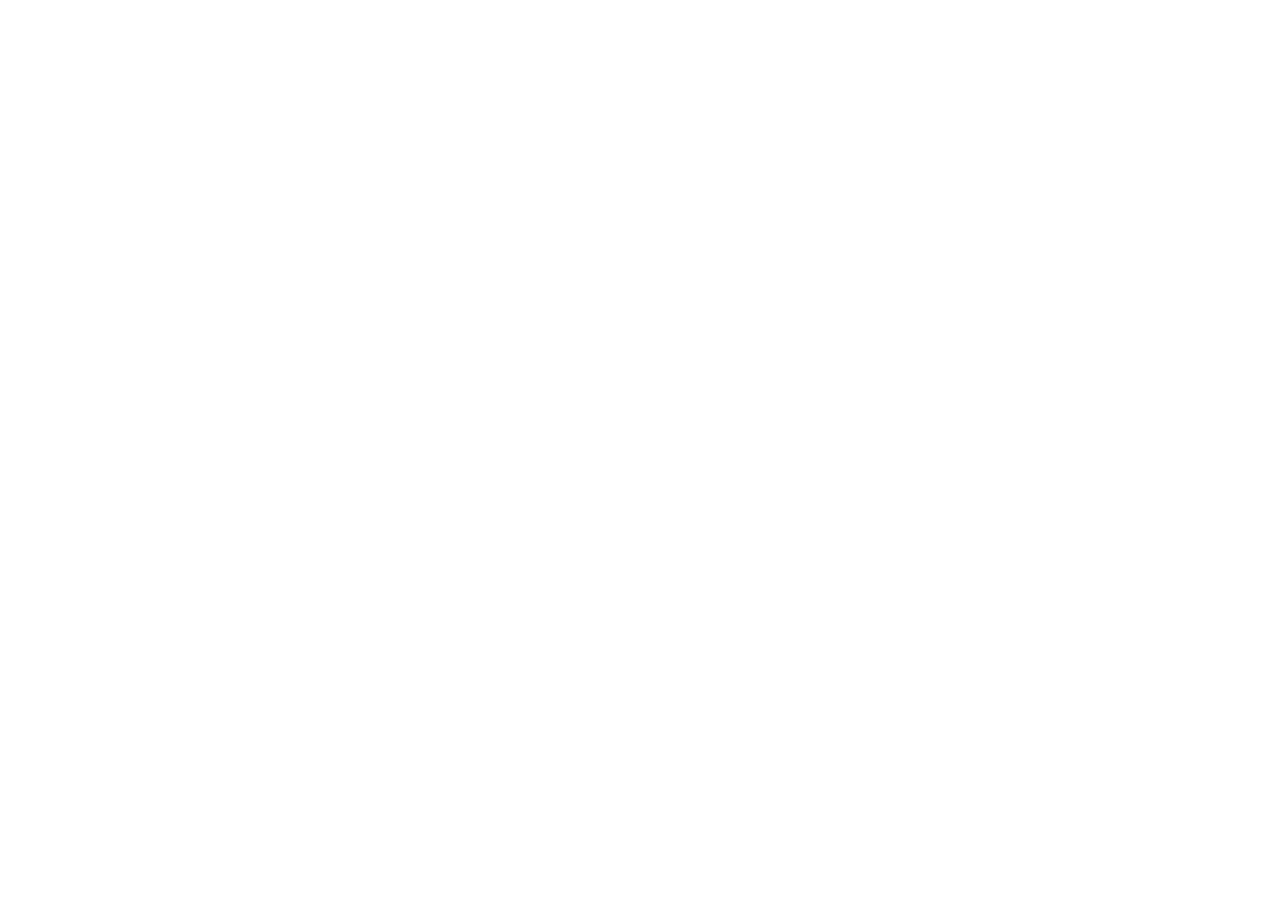
==== commit 745352ef: "Redirect stale GitHub Pages handbook to mycelium-labs.github.io." ====
--- a/docs/index.html
+++ b/docs/index.html
@@ -1,1434 +1,38 @@
 <!DOCTYPE html>
 <html lang="en">
 <head>
-  <meta charset="UTF-8">
-  <meta name="viewport" content="width=device-width, initial-scale=1.0">
-  <title>Mycelium: runtime guards for AI agents</title>
-  <meta name="description" content="Build reliable AI agents with runtime guards and zero-touch YAML auto-instrumentation. Prevent duplicate tool execution, stale context, and bad tool calls in LangGraph, CrewAI, and plain Python.">
-  <meta name="keywords" content="reliable AI agents, AI agent reliability, production AI agents, AI agent guardrails, LangGraph reliability, CrewAI reliability, agent idempotency, duplicate tool execution, tool calling, runtime guards, Python LLM agents, prevent agent failures">
-  <meta name="author" content="Mycelium Labs">
-  <meta name="robots" content="index, follow, max-image-preview:large, max-snippet:-1">
-  <meta name="theme-color" content="#1c1d14">
-  <link rel="canonical" href="https://mycelium-labs.github.io/mycelium/">
-  <meta property="og:title" content="Mycelium: runtime guards for AI agents">
-  <meta property="og:description" content="Runtime guards and zero-touch YAML auto-instrumentation for reliable AI agent tools.">
-  <meta property="og:type" content="website">
-  <meta property="og:url" content="https://mycelium-labs.github.io/mycelium/">
-  <meta property="og:image" content="https://mycelium-labs.github.io/mycelium/og-image.png">
-  <meta property="og:image:width" content="1536">
-  <meta property="og:image:height" content="1024">
-  <meta property="og:image:alt" content="Mycelium: runtime guards for AI agents">
-  <meta property="og:site_name" content="Mycelium">
-  <meta property="og:locale" content="en_US">
-  <meta name="twitter:card" content="summary_large_image">
-  <meta name="twitter:image" content="https://mycelium-labs.github.io/mycelium/og-image.png">
-  <meta name="twitter:title" content="Mycelium: runtime guards for AI agents">
-  <meta name="twitter:description" content="Reliable AI agents: YAML auto-instrumentation, idempotent tool calls, context validation, and tool boundaries.">
-  <script type="application/ld+json">
-  {
-    "@context": "https://schema.org",
-    "@type": "FAQPage",
-    "mainEntity": [
-      {
-        "@type": "Question",
-        "name": "How do I build reliable AI agents in production?",
-        "acceptedAnswer": {
-          "@type": "Answer",
-          "text": "Most agent failures in production are not reasoning failures; they are runtime failures: a tool runs twice on retry, context goes stale, or the model emits an invalid tool call. Mycelium's core path wraps tool execution with a transition envelope (classify side effects, durable key, lease, gates). Opt-in helpers cover stale context and bad tool-call boundaries. Framework-agnostic. pip install mycelium-runtime"
-        }
-      },
-      {
-        "@type": "Question",
-        "name": "How do I prevent duplicate tool execution in LangGraph?",
-        "acceptedAnswer": {
-          "@type": "Answer",
-          "text": "Use a transition envelope, not only an idempotency key plus a cached result. Classify each tool (read vs keyed_mutate vs non_idempotent_mutate, etc.), enable transition: in mycelium.yaml, and use callable paths with mycelium run or @config.apply. Mycelium hashes a durable transition key, holds an execution lease, records terminal state, and resolves duplicates by gates: read tools poll or soft-block UNKNOWN; mutating tools hard-block or reconcile against the provider when you record external_operation_ref. LangGraph Cloud may redispatch long tools around ~180s (BG_JOB_HEARTBEAT sweep). pip install mycelium-runtime && mycelium demo"
-        }
-      },
-      {
-        "@type": "Question",
-        "name": "Is Mycelium a replacement for Langfuse or LangSmith?",
-        "acceptedAnswer": {
-          "@type": "Answer",
-          "text": "No. Langfuse and LangSmith are observability and tracing tools. They show what happened after an agent runs. Mycelium is runtime prevention: a transition ledger around tool execution (core), plus optional tool-boundary and message/history guards. Use both if you want traces and guards."
-        }
-      },
-      {
-        "@type": "Question",
-        "name": "How do I make AI agent tool calls idempotent in Python?",
-        "acceptedAnswer": {
-          "@type": "Answer",
-          "text": "Wrap side-effect tools with a ledger that atomically claims request_id or tool_call_id before execution. On retry or redispatch, return the stored result. Mycelium provides @ledger_sync() for sync tools and @ledger() for async. Framework-agnostic; works with LangGraph, CrewAI, or plain Python loops."
-        }
-      }
-    ]
-  }
-  </script>
-  <script type="application/ld+json">
-  {
-    "@context": "https://schema.org",
-    "@type": "SoftwareApplication",
-    "name": "Mycelium",
-    "alternateName": "mycelium-runtime",
-    "applicationCategory": "DeveloperApplication",
-    "operatingSystem": "OS Independent",
-    "description": "Runtime guards and zero-touch YAML auto-instrumentation for AI agents. Prevent duplicate tool execution, stale context, and invalid tool calls in LangGraph, CrewAI, and plain Python.",
-    "url": "https://mycelium-labs.github.io/mycelium/",
-    "downloadUrl": "https://pypi.org/project/mycelium-runtime/",
-    "codeRepository": "https://github.com/mycelium-labs/mycelium",
-    "programmingLanguage": "Python",
-    "license": "https://opensource.org/licenses/MIT",
-    "keywords": "AI agents, LangGraph, CrewAI, idempotency, duplicate tool execution, agent reliability, runtime guards, tool calling",
-    "author": {
-      "@type": "Organization",
-      "name": "Mycelium Labs",
-      "url": "https://github.com/mycelium-labs"
-    },
-    "offers": {
-      "@type": "Offer",
-      "price": "0",
-      "priceCurrency": "USD"
-    }
-  }
-  </script>
-  <script type="application/ld+json">
-  {
-    "@context": "https://schema.org",
-    "@type": "WebSite",
-    "name": "Mycelium",
-    "url": "https://mycelium-labs.github.io/mycelium/",
-    "description": "Runtime guards for AI agents: idempotent tool calls, context validation, and tool boundaries. Framework-agnostic Python.",
-    "publisher": {
-      "@type": "Organization",
-      "name": "Mycelium Labs",
-      "url": "https://github.com/mycelium-labs"
-    }
-  }
-  </script>
+  <meta charset="utf-8">
+  <meta name="viewport" content="width=device-width, initial-scale=1">
+  <title>Mycelium handbook has moved</title>
+  <meta http-equiv="refresh" content="0; url=https://mycelium-labs.github.io/">
+  <link rel="canonical" href="https://mycelium-labs.github.io/">
   <style>
-   :root {
-      --ink: #181818;
-      --ink-soft: #3d3d3d;
-      --ink-muted: #6b6b6b;
-      --ink-faint: #9a9a9a;
-      --paper: #f8f7f5;
-      --wash: #f0efec;
-      --line: #d8d6d1;
-      --sidebar: 10rem;
-      --product: #1c1d14;
-      --product-ink: #eef0e2;
-      --product-muted: #a3a574;
-      --product-brand: #d8c45a;
-    }
-
-    * { box-sizing: border-box; }
-
-    html {
-      font-size: 17px;
-      -webkit-font-smoothing: antialiased;
-      scroll-behavior: smooth;
-    }
-
     body {
       margin: 0;
-      font-family: "Helvetica Neue", Helvetica, "Segoe UI", sans-serif;
-      color: var(--ink);
-      background: var(--paper);
-      line-height: 1.55;
+      min-height: 100vh;
+      display: grid;
+      place-items: center;
+      font-family: ui-sans-serif, system-ui, -apple-system, Segoe UI, sans-serif;
+      background: #0f1410;
+      color: #e8ebe4;
     }
-
-    /* Product: full first screen; docs below on scroll */
-    .product {
-      position: relative;
-      background: var(--product);
-      color: var(--product-ink);
-      min-height: 100vh;
-      min-height: 100dvh;
-      display: flex;
-      align-items: center;
-      padding: 2rem 2rem 4.5rem;
-      box-sizing: border-box;
-    }
-
-    .product-inner {
-      max-width: 54rem;
-      width: 100%;
-      margin: 0 auto;
-    }
-
-    .product-name {
-      font-size: clamp(2.1rem, 4.5vw, 2.75rem);
-      font-weight: 600;
-      letter-spacing: -0.02em;
-      line-height: 1.1;
-      margin: 0 0 0.85rem;
-      color: var(--product-brand);
-    }
-
-    .product-line {
-      font-size: 1.05rem;
-      font-weight: 500;
-      margin: 0 0 0.5rem;
-      color: var(--product-ink);
+    main {
       max-width: 28rem;
-    }
-
-    .product-sub {
-      margin: 0 0 1.75rem;
-      color: var(--product-muted);
-      font-size: 0.95rem;
-      max-width: 28rem;
+      padding: 1.5rem;
+      text-align: center;
       line-height: 1.5;
     }
-
-    .product-install {
-      margin: 0 0 1.25rem;
-      display: inline-block;
-      padding: 0.65rem 0.9rem;
-      background: #12130c;
-      border: 1px solid rgba(238, 240, 226, 0.18);
-      font-family: ui-monospace, Menlo, Consolas, monospace;
-      font-size: 0.82rem;
-      color: var(--product-ink);
-      cursor: pointer;
-      text-align: left;
-      line-height: 1.4;
-    }
-
-    .product-install:hover {
-      border-color: rgba(238, 240, 226, 0.35);
-    }
-
-    .product-install:focus-visible {
-      outline: 1px solid var(--product-brand);
-      outline-offset: 2px;
-    }
-
-    .product-install.is-copied {
-      color: var(--product-brand);
-    }
-
-    .product-meta {
-      display: flex;
-      flex-wrap: wrap;
-      align-items: center;
-      gap: 0.65rem;
-      margin: 0;
-    }
-
-    .product-meta a {
-      line-height: 0;
-      opacity: 0.95;
-    }
-
-    .product-meta img {
-      height: 22px;
-      vertical-align: middle;
-    }
-
-    .product-scroll {
-      position: absolute;
-      left: 50%;
-      bottom: 1.75rem;
-      transform: translateX(-50%);
-      display: inline-flex;
-      flex-direction: column;
-      align-items: center;
-      gap: 0.35rem;
-      font-family: "Helvetica Neue", Helvetica, Arial, sans-serif;
-      font-size: 0.68rem;
-      font-weight: 600;
-      letter-spacing: 0.12em;
-      text-transform: uppercase;
-      color: var(--product-muted);
-      text-decoration: none;
-      animation: product-blink 1.6s ease-in-out infinite;
-    }
-
-    .product-scroll:hover {
-      color: var(--product-ink);
-    }
-
-    .product-scroll span[aria-hidden="true"] {
-      font-size: 1.1rem;
-      line-height: 1;
-    }
-
-    @keyframes product-blink {
-      0%, 100% { opacity: 0.35; }
-      50% { opacity: 1; }
-    }
-
-    @media (prefers-reduced-motion: reduce) {
-      .product-scroll { animation: none; opacity: 0.8; }
-    }
-
-    .docs-label {
-      font-family: "Helvetica Neue", Helvetica, Arial, sans-serif;
-      font-size: 0.62rem;
-      font-weight: 600;
-      letter-spacing: 0.14em;
-      text-transform: uppercase;
-      color: var(--ink-faint);
-      margin: 0 0 0.75rem;
-    }
-
-    .layout {
-      display: grid;
-      grid-template-columns: var(--sidebar) 1fr;
-      gap: 3rem;
-      max-width: 54rem;
-      margin: 0 auto;
-      padding: 3rem 2rem 4rem;
-      scroll-margin-top: 1rem;
-    }
-
-    .sidebar {
-      position: sticky;
-      top: 2rem;
-      align-self: start;
-    }
-
-    .sidebar > p {
-      font-family: "Helvetica Neue", Helvetica, Arial, sans-serif;
-      font-size: 0.62rem;
-      font-weight: 600;
-      letter-spacing: 0.14em;
-      text-transform: uppercase;
-      color: var(--ink-faint);
-      margin: 0 0 1rem;
-    }
-
-    .sidebar a {
-      color: var(--ink-muted);
-      text-decoration: none;
-      border-left: 2px solid transparent;
-      padding: 0.2rem 0 0.2rem 0.65rem;
-      margin-left: -0.65rem;
-      display: block;
-      transition: color 0.15s, border-color 0.15s, background 0.15s;
-    }
-
-    .sidebar a:hover {
-      color: var(--ink);
-      border-left-color: var(--line);
-    }
-
-    .sidebar a:active {
-      color: var(--ink);
-      background: var(--wash);
-      border-left-color: var(--ink);
-    }
-
-    .sidebar a.active {
-      color: var(--ink);
-      font-weight: 600;
-      background: var(--wash);
-      border-left-color: var(--ink);
-    }
-
-
-    .side-nav { margin: 0; }
-
-    .side-group {
-      font-family: "Helvetica Neue", Helvetica, Arial, sans-serif;
-      font-size: 0.62rem;
-      font-weight: 600;
-      letter-spacing: 0.12em;
-      text-transform: uppercase;
-      color: var(--ink-faint);
-      margin: 1.15rem 0 0.45rem;
-    }
-
-    .side-nav > .side-group:first-child { margin-top: 0; }
-
-    .side-nav ol {
-      margin: 0;
-      padding: 0;
-      list-style: none;
-      font-family: "Helvetica Neue", Helvetica, Arial, sans-serif;
-      font-size: 0.78rem;
-      line-height: 1.5;
-    }
-
-    .side-nav li { margin-bottom: 0.35rem; }
-
-    .docs-group {
-      font-family: "Helvetica Neue", Helvetica, Arial, sans-serif;
-      font-size: 0.68rem;
-      font-weight: 600;
-      letter-spacing: 0.14em;
-      text-transform: uppercase;
-      color: var(--ink-faint);
-      margin: 2.5rem 0 1rem;
-      padding-bottom: 0.4rem;
-      border-bottom: 1px solid var(--line);
-      scroll-margin-top: 2rem;
-    }
-
-    .docs-group:first-of-type { margin-top: 0.5rem; }
-
-    .main { min-width: 0; }
-
-    h1 {
-      font-size: 2.4rem;
-      font-weight: 700;
-      letter-spacing: -0.03em;
-      margin: 0 0 0.75rem;
-      line-height: 1.05;
-    }
-
-    .lede {
-      font-size: 1.05rem;
-      color: var(--ink-soft);
-      margin: 0 0 2rem;
-      padding-bottom: 1.75rem;
-      border-bottom: 1px solid var(--line);
-    }
-
-    .badges {
-      display: flex;
-      flex-wrap: wrap;
-      gap: 0.5rem;
-      margin: 0 0 1.25rem;
-    }
-
-    .badges a {
-      line-height: 0;
-    }
-
-    .badges img {
-      height: 20px;
-      vertical-align: middle;
-    }
-
-    section {
-      margin-bottom: 2.75rem;
-      scroll-margin-top: 2rem;
-    }
-
-    h2 {
-      font-size: 1.2rem;
-      font-weight: 700;
-      letter-spacing: -0.02em;
-      margin: 0 0 0.85rem;
-      padding-bottom: 0.45rem;
-      border-bottom: 1px solid var(--ink);
-    }
-
-    .faq-item {
-      margin-bottom: 1.25rem;
-    }
-
-    .faq-item h3 {
-      font-size: 0.95rem;
-      font-weight: 700;
-      margin: 0 0 0.35rem;
-      color: var(--ink);
-    }
-
-    .faq-item p {
-      margin: 0;
-    }
-
-    .arch-flow {
-      display: flex;
-      flex-direction: column;
-      align-items: center;
-      gap: 0;
-      margin: 1rem 0 1.5rem;
-      font-family: "Helvetica Neue", Helvetica, Arial, sans-serif;
-      font-size: 0.78rem;
-    }
-
-    .arch-box {
-      border: 1px solid var(--ink);
-      padding: 0.55rem 1rem;
-      text-align: center;
-      min-width: 11rem;
-      background: var(--paper);
-      color: var(--ink);
-    }
-
-    .arch-box.guard {
-      background: var(--wash);
-      border-width: 2px;
-      font-weight: 600;
-    }
-
-    .arch-box.muted {
-      color: var(--ink-muted);
-      border-color: var(--line);
-      font-size: 0.72rem;
-    }
-
-    .arch-arrow {
-      color: var(--ink-faint);
-      line-height: 1;
-      padding: 0.2rem 0;
-      font-size: 0.85rem;
-    }
-
-    .arch-caption {
-      font-size: 0.82rem;
-      color: var(--ink-muted);
-      margin: 0 0 0.85rem;
-      max-width: 28rem;
-    }
-
-    @media (min-width: 520px) {
-      .arch-flow.horizontal {
-        flex-direction: row;
-        align-items: center;
-        justify-content: flex-start;
-        flex-wrap: wrap;
-        gap: 0.35rem;
-      }
-      .arch-flow.horizontal .arch-arrow {
-        padding: 0 0.15rem;
-      }
-    }
-
-    p {
-      margin: 0 0 0.85rem;
-      color: var(--ink-soft);
-      font-size: 0.95rem;
-    }
-
-    pre {
-      margin: 0;
-      padding: 1rem 1.1rem;
-      background: var(--wash);
-      border: 1px solid var(--line);
-      overflow-x: auto;
-      font-family: ui-monospace, Menlo, Consolas, monospace;
-      font-size: 0.73rem;
-      line-height: 1.6;
-      color: var(--ink);
-    }
-
-    pre + pre { margin-top: 0.75rem; }
-
-    @media (max-width: 640px) {
-      .layout {
-        grid-template-columns: 1fr;
-        padding: 2rem 1.25rem 3rem;
-      }
-      .sidebar {
-        position: static;
-        padding-bottom: 1.25rem;
-        border-bottom: 1px solid var(--line);
-      }
-      .side-nav ol {
-        display: grid;
-        grid-template-columns: 1fr 1fr;
-        gap: 0.25rem 1rem;
-      }
-      h1 { font-size: 2rem; }
-      .product { padding: 1.5rem 1.25rem; }
-    }
+    a { color: #d4a84b; }
   </style>
+  <script>
+    location.replace("https://mycelium-labs.github.io/");
+  </script>
 </head>
 <body>
-
-<header class="product">
-  <div class="product-inner">
-    <p class="product-name">Mycelium</p>
-    <p class="product-line">Runtime guards for agent tools.</p>
-    <p class="product-sub">
-      Sits between your agent loop and your tools. Stops duplicate side effects
-      on retry and redispatch, blocks bad tool calls, and keeps tool data fresh.
-      Not a tracer. Prevention at the tool boundary.
+  <main>
+    <p>The Mycelium handbook moved to
+      <a href="https://mycelium-labs.github.io/">mycelium-labs.github.io</a>.
     </p>
-    <button
-      type="button"
-      class="product-install"
-      id="product-install"
-      data-copy="pip install mycelium-runtime"
-      title="Click to copy"
-      aria-label="Copy pip install mycelium-runtime"
-    >pip install mycelium-runtime</button>
-    <p class="product-meta">
-      <a href="https://pepy.tech/project/mycelium-runtime"><img src="https://static.pepy.tech/badge/mycelium-runtime" alt="PyPI downloads"></a>
-      <a href="https://pypi.org/project/mycelium-runtime/"><img src="https://img.shields.io/pypi/v/mycelium-runtime.svg?cacheSeconds=60&amp;release=1.24.0" alt="PyPI version"></a>
-    </p>
-  </div>
-  <a class="product-scroll" href="#how-to-use">
-    How to use
-    <span aria-hidden="true">∨</span>
-  </a>
-</header>
-
-<div class="layout" id="how-to-use">
-
-  <aside class="sidebar">
-    <p>How to use</p>
-    <nav class="side-nav">
-      <p class="side-group">Start</p>
-      <ol>
-        <li><a href="#install">Install</a></li>
-        <li><a href="#architecture">How it fits</a></li>
-        <li><a href="#scope">What it does</a></li>
-      </ol>
-      <p class="side-group">Core</p>
-      <ol>
-        <li><a href="#actions">Actions</a></li>
-        <li><a href="#resolution">Resolution</a></li>
-        <li><a href="#envelope">Envelope</a></li>
-        <li><a href="#yaml">YAML</a></li>
-      </ol>
-      <p class="side-group">Opt-in</p>
-      <ol>
-        <li><a href="#context">Context</a></li>
-        <li><a href="#tools">Tool boundaries</a></li>
-        <li><a href="#loops">Loop guard</a></li>
-        <li><a href="#completion">Completion</a></li>
-        <li><a href="#telemetry">Telemetry</a></li>
-      </ol>
-      <p class="side-group">Reference</p>
-      <ol>
-        <li><a href="#api">API</a></li>
-        <li><a href="#common-searches">FAQ</a></li>
-      </ol>
-    </nav>
-  </aside>
-
-  <div class="main">
-
-    <p class="docs-label">How to use</p>
-    <h1>Start with install, then the core path</h1>
-    <p class="badges">
-      <a href="https://pypi.org/project/mycelium-runtime/"><img src="https://img.shields.io/pypi/v/mycelium-runtime.svg?cacheSeconds=60&amp;release=1.22.0" alt="PyPI version"></a>
-      <a href="https://pypi.org/project/mycelium-runtime/"><img src="https://img.shields.io/pypi/pyversions/mycelium-runtime.svg" alt="Python versions"></a>
-      <a href="https://pepy.tech/project/mycelium-runtime"><img src="https://static.pepy.tech/badge/mycelium-runtime" alt="PyPI downloads"></a>
-      <a href="https://github.com/mycelium-labs/mycelium"><img src="https://img.shields.io/github/license/mycelium-labs/mycelium.svg" alt="MIT license"></a>
-    </p>
-    <p class="lede">
-      Start with install and <code>mycelium init</code>. The core path is the transition
-      envelope (class + lease + terminal + gates) via YAML / <code>mycelium run</code>.
-      Opt-in guards come after. API and FAQ are at the end.
-      Latest <strong>v1.24.0</strong>. API-stable; breaking changes only at major versions.
-    </p>
-
-    <p class="docs-group" id="group-start">Start</p>
-
-    <section id="install">
-      <h2>Install</h2>
-      <p>Requires Python 3.10 or later.</p>
-      <pre>pip install mycelium-runtime
-pip install 'mycelium-runtime[langgraph]'   # automatic ToolRuntime IDs
-pip install 'mycelium-runtime[redis]'   # optional
-pip install 'mycelium-runtime[postgres]'
-
-mycelium init              # on-ramp (transition + one ledgered tool)
-mycelium init --full       # reference: all guards (fill TODOs; not default)
-mycelium init --minimal    # smaller multi-guard scaffold
-mycelium demo              # feature tour: unguarded vs ledgered + gates / hard-block / release
-mycelium demo --redis      # optional Cloud-style 2-worker Redis proof
-mycelium run --config mycelium.yaml -- python -m my_agent</pre>
-      <p>
-        <strong>Zero-touch command mode:</strong> add a unique
-        <code>callable: module:function</code> to every configured tool/task.
-        <code>mycelium run</code> validates and wraps those functions before
-        the application starts, then preserves native argv, signals, working
-        directory, and exit status. Existing <code>@config.apply</code> and
-        <code>config.instrument</code> flows remain supported.
-      </p>
-      <p>
-        <strong>LangGraph runtime IDs (v1.11.0):</strong> the default LangGraph on-ramp enables
-        <code>integrations.langgraph</code>. With command mode or <code>@config.apply</code>,
-        Mycelium adds LangGraph’s trusted, hidden <code>ToolRuntime</code>
-        parameter and maps its tool-call, thread, run, and node identifiers into
-        the generic transition key. Explicit IDs still override captured values;
-        custom tool executors may pass them manually.
-      </p>
-    </section>
-
-    <section id="architecture">
-      <h2>How it fits</h2>
-      <p class="arch-caption">
-            Mycelium sits between the agent loop and your tools: after the LLM returns
-            <code>tool_calls</code>, around execution. The transition envelope classifies each
-            tool, hashes a durable key per dispatch, and resolves duplicates through gates
-            and terminal outcomes: not by re-running blindly. Optional message/history
-            guards run only when you call them before the next LLM turn.
-            <strong>Do not redispatch unless the previous transition is proven terminal or
-            safely recoverable.</strong>
-            Not a framework. Not observability.
-            <a href="https://github.com/mycelium-labs/mycelium/blob/main/sdk/README.md#what-mycelium-does-not-do">Not an approvals inbox, not hosted observability, not on-chain trails, not a webhook hub, not a recovery tool. Full boundaries &amp; compose line.</a>
-          </p>
-          <div class="arch-flow">
-            <div class="arch-box">Your agent loop<br><span style="font-weight:400;color:var(--ink-muted)">LangGraph · CrewAI · Python</span></div>
-            <div class="arch-arrow">↓</div>
-            <div class="arch-box">LLM returns tool_calls</div>
-            <div class="arch-arrow">↓</div>
-            <div class="arch-box guard">Mycelium guards<br><span style="font-weight:400;font-size:0.72rem">claim · gate · lease · settle</span></div>
-            <div class="arch-arrow">↓</div>
-            <div class="arch-box">Side-effect tools<br><span style="font-weight:400;color:var(--ink-muted)">payments · email · APIs</span></div>
-          </div>
-        </section>
-
-    <section id="scope">
-      <h2>What it does</h2>
-      <p>
-            Four problem areas. <code>mycelium init</code> / <code>mycelium run</code> center on the core path.
-          </p>
-          <ul>
-            <li>
-              <strong>Duplicate side effects on retry</strong> (core): classify tools
-              (<code>read</code>, <code>keyed_mutate</code>, <code>non_idempotent_mutate</code>, …),
-              hash a durable transition key, hold a lease (auto-extended while ledgered tools
-              run), resolve by terminal state and gates
-              (poll / repair / soft-block reads; hard-block or reconcile writes).
-            </li>
-            <li>
-              <strong>Transition envelope fields</strong> (core): <code>side_effect_class</code> → <code>spendability</code> →
-              <code>side_effect_boundary</code> → <code>terminal_outcome</code> →
-              <code>external_operation_ref</code> → <code>retry_permission</code>.
-              Same system as above; payment/write needs the heavier set.
-            </li>
-            <li>
-              <strong>Infinite action loops (AF-003)</strong> (opt-in): <code>loop_guard:</code> halts consecutive identical tool + args across
-              <em>new</em> <code>tool_call_id</code>s (the ledger only dedupes the same
-              dispatch). Soft <code>ToolBoundaryError</code>, then hard
-              <code>LedgerHardBlockError</code> for the whole run; operator
-              <code>mycelium loops release</code>.
-            </li>
-            <li>
-              <strong>Premature termination (AF-007)</strong> (opt-in): <code>completion:</code> host checklist; unmarked <strong>required</strong>
-              subtasks refuse terminal (<code>CompletionRefusedError</code>); unmarked
-              <strong>optional</strong> warn and allow. Gate via
-              <code>complete_run()</code>, LangGraph END, or final-message wrap.
-            </li>
-            <li>
-              <strong>Stale or broken context</strong> (opt-in): TTL cache
-              (<code>@protect</code> / <code>Session</code>); optional
-              <code>MessageValidator</code> / <code>HistoryGuard</code> before the next LLM turn.
-            </li>
-            <li>
-              <strong>Bad tool calls</strong> (opt-in): <code>@bounded</code> input/output/scope checks; optional
-              <code>ToolRegistry</code> allowlist: block before the tool runs.
-            </li>
-          </ul>
-        </section>
-
-    <p class="docs-group" id="group-core">Core</p>
-
-    <section id="actions">
-      <h2>Actions (core)</h2>
-      <p>
-            Transition ledger for duplicate side-effect prevention: the default
-            <code>mycelium init</code> / <code>mycelium run</code> path.
-          </p>
-          <p>
-            Each ledgered tool gets a <code>side_effect_class</code> and a
-            <code>transition_key</code> (scope, tool, args, class, policy version).
-            Duplicate dispatches resolve through <a href="#resolution">gates</a> and
-            terminal outcomes: not blind re-execution.
-          </p>
-      <pre>from mycelium import load_config
-
-config = load_config("mycelium.yaml")
-
-@config.apply
-def send_payment(amount: float, recipient: str) -> dict:
-    return gateway.charge(amount, recipient)
-
-@config.apply
-def search_docs(query: str) -> dict:
-    return {"query": query, "hits": 3}
-
-# read: second call polls or soft-blocks UNKNOWN (safe retry by default)
-search_docs(query="billing", tool_call_id="call_read")
-
-# payment: duplicate resolves existing transition; won't charge twice
-send_payment(amount=100.0, recipient="acct_123", tool_call_id="call_pay")</pre>
-      <pre>from mycelium import task_ledger_sync
-
-@task_ledger_sync(id_from=["invoice_id"])
-def process_invoice(invoice_id: str, amount: float) -> dict:
-    ...
-    return {"invoice_id": invoice_id, "status": "paid"}
-
-process_invoice(invoice_id="inv-42", amount=100.0)
-process_invoice(invoice_id="inv-42", amount=200.0)  # returns first result</pre>
-      <p>
-        <strong>Manual integration (v1.20.1):</strong> if you own the tool runner and
-        can't take a decorator or YAML wrap (custom loop, PROCEED/SKIP-style host), call
-        the two phases yourself: <code>claim_side_effecting(...)</code> then
-        <code>complete(...)</code> / <code>fail(...)</code> ; same ledger, same gates,
-        same hard-block rules. There is no YAML switch; see the SDK README's
-        <em>Manual integration (claim → execute → complete)</em> section.
-      </p>
-      <p>
-        <strong>Webhook event dedupe (v1.20.3):</strong> the same ledger can claim inbound
-        provider events on the provider event id (Stripe <code>event.id</code> /
-        GitHub <code>X-GitHub-Delivery</code> / Twilio SID) for at-most-once handler side
-        effects. Recipe + runnable examples:
-        <a href="https://github.com/mycelium-labs/mycelium/blob/main/sdk/examples/webhooks/stripe.md">sdk/examples/webhooks/</a>.
-      </p>
-    </section>
-
-    <section id="resolution">
-      <h2>Resolution</h2>
-      <p>
-            <strong>Invariant:</strong> do not redispatch unless the previous transition is
-            proven terminal (e.g. <code>COMPLETED</code> → return stored) or safely
-            recoverable (poll in-flight, soft-block/retry a read <code>UNKNOWN</code>, or
-            reconcile via <code>external_operation_ref</code>). Otherwise hard-block: never blind re-execute a side effect.
-          </p>
-          <p>
-            Each duplicate dispatch is classified to a <strong>gate</strong>. Read-only and
-            side-effecting tools use different resolvers.
-          </p>
-      <pre>Gate          Typical trigger                    Effect
-ALLOW         fresh claim / policy allows retry    tool runs
-RETURN        COMPLETED                          return stored result
-POLL          IN_FLIGHT (valid lease)            wait for other worker
-RECLAIM       read EXPIRED / FAILED_*            take over stale lease
-REPAIR        incomplete durable key/boundary/terminal  heal, re-resolve (v1.13.0)
-SOFT_BLOCK    read UNKNOWN / BLOCKED only        retry by default (v1.9.0)
-HARD_BLOCK    ambiguous mutating transition      stop; reconcile if ref present</pre>
-    <p id="sufficiency-gates">
-      <strong>Public transition-sufficiency language:</strong> discussions of
-      redispatch (e.g. langgraph#7417) often use a four-gate vocabulary: <code>ALLOW</code> / <code>REPAIR</code> / <code>SOFT_BLOCK</code> /
-      <code>HARD_BLOCK</code> (sometimes just <code>BLOCK</code>). Mycelium
-      implements that public set and adds finer internal gates for the same
-      decisions:
-    </p>
-      <pre>Public          Mycelium internal                         Notes
-ALLOW           ALLOW                                     run / safe retry
-REPAIR          REPAIR                                    heal durable context; owner auto-renew / renew_lease for live lease
-SOFT_BLOCK      SOFT_BLOCK                                read-only defer / safe retry
-HARD_BLOCK      HARD_BLOCK                                stop; reconcile if ref present
-(must not run)  RETURN / POLL                             already done, or wait on held lease
-(read reclaim)  RECLAIM                                   take over expired read lease and run</pre>
-    <p>
-      So: public <code>BLOCK</code> ≈ Mycelium <code>HARD_BLOCK</code>, while
-      <code>RETURN</code> and <code>POLL</code> are also “do not execute again”
-      outcomes under a richer internal taxonomy. Use the public four words when
-      talking to platforms; use the full Mycelium table when implementing or
-      debugging a ledgered tool.
-    </p>
-    <p>
-      <strong>Lease validity (v1.10.0) / auto-renew (v1.14.0):</strong> <code>lease_until</code> is resolution
-      metadata: not part of <code>transition_key</code>. Resolution checks
-      <code>LeaseValidity</code> (<code>HELD</code> → poll, <code>EXPIRED</code> →
-      reclaim / hard-block by class) before allowing another attempt.
-      <code>@ledger</code> / <code>@ledger_sync</code> auto-extend the lease while the
-      tool body runs (default every <code>lease_ttl / 3</code>). Set
-      <code>lease_renew_interval: 0</code> to disable; call
-      <code>renew_lease()</code> for an extra bump or when claiming outside the
-      decorator.
-    </p>
-    <p>
-      <strong>REPAIR (v1.13.0):</strong> when the durable record is incomplete but
-      healable, claim loops call <code>repair_transition()</code> then re-resolve ; never a second side effect. A held lease is still <code>POLL</code> for peers.
-    </p>
-    <p>
-      <strong>LangGraph Cloud (~180s):</strong> long tool calls may be redispatched
-      on the order of ~180 seconds, aligned with the platform’s
-      <code>BG_JOB_HEARTBEAT</code> sweep
-      (<a href="https://github.com/langchain-ai/langgraph/issues/7417">#7417</a>).
-      Pitch Mycelium as a <strong>transition envelope</strong> (class + lease +
-      terminal state + hard-block / reconcile), not only “idempotency key + cached
-      result.” Lease / poll / hard-block is the operator-side guard for that window.
-      Prove multi-worker behavior with <code>mycelium demo --redis</code> (two OS
-      processes + real Redis shared ledger).
-    </p>
-    <p>
-      <strong>Read</strong> (<code>side_effect_class: read</code>): poll, reclaim,
-      retry failed-before-effect. Ambiguous <code>UNKNOWN</code> →
-      <code>SOFT_BLOCK</code> (safe retry). Opt into deferral with
-      <code>defer_read_only_unknown=True</code> → <code>LedgerSoftBlockError</code>.
-    </p>
-    <p>
-      <strong>Mutating</strong> (payment, email, subagent, irreversible): return
-      completed, poll in-flight, hard-block ambiguity. Stale lease
-      (<code>EXPIRED + not_crossed</code>): hard-block until reconcile proves
-      <code>NOT_EXECUTED</code> (fail-closed without <code>external_operation_ref</code>).
-    </p>
-      <pre>from mycelium import ledger_sync, side_effect, record_external_operation
-from mycelium import Reconciler, ReconcileResult
-
-@ledger_sync(transition_binding=binding)
-def send_payment(amount, recipient, *, idempotency_key: str):
-    with side_effect():                              # maybe_crossed → UNKNOWN on crash
-        record_external_operation(idempotency_key)   # handle for provider lookup
-        return gateway.charge(amount, recipient, idempotency_key=idempotency_key)
-
-class StripeReconciler:  # read-only: never charges
-    def reconcile(self, entry) -> ReconcileResult:
-        pi = stripe.PaymentIntent.retrieve(entry.external_operation_ref)
-        if pi.status == "succeeded":
-            return ReconcileResult.completed(pi)
-        if pi.status in ("canceled", "requires_payment_method"):
-            return ReconcileResult.not_executed()
-        return ReconcileResult.unknown()
-
-@ledger_sync(transition_binding=binding, reconciler=StripeReconciler())
-def send_payment(...): ...</pre>
-    <p>
-      <code>external_operation_ref</code> is the provider handle (id or idempotency key),
-      not proof by itself. The <code>Reconciler</code> does a read-only lookup:
-      <code>COMPLETED</code> → return result;
-      <code>NOT_EXECUTED</code> → run exactly once more;
-      <code>UNKNOWN</code> / no ref / no reconciler → <code>LedgerHardBlockError</code>.
-    </p>
-    <p>
-      <strong>Gmail sent-log reconciler (v1.19.0):</strong> email sends fail after the
-      provider accepts the message but before the 250 OK reaches the agent. A
-      <code>GmailReconciler</code> checks the sent-log
-      (<code>users.messages.list(q='in:sent rfc822msgid:&lt;Message-ID&gt;')</code>):
-      one match → <code>COMPLETED</code>; zero matches → <code>UNKNOWN</code> (indexing
-      lag ; never a blind retry); two or more → <code>UNKNOWN</code> (duplicate may
-      already have occurred). The transition stays hard-blocked until reconcile or
-      operator release.
-    </p>
-      <pre>Boundary at failure     Terminal outcome        Redispatch
-not_crossed             FAILED_BEFORE_EFFECT    retry if policy allows
-maybe_crossed           UNKNOWN                 hard-block → reconcile
-crossed                 FAILED_AFTER_EFFECT     hard-block
-
-EXPIRED + not_crossed + ref + NOT_EXECUTED   → reclaim (v1.9.2)
-EXPIRED + not_crossed, no ref                → hard-block (not provable)
-EXPIRED + maybe_crossed / crossed            → hard-block</pre>
-    <p>
-      <strong>Operator release (v1.15.0):</strong> when no <code>Reconciler</code>
-      can settle a hard-block, a human verifies with the provider and records
-      the outcome ; <code>release(verified="completed", result=...)</code>
-      returns the recorded result on redispatch;
-      <code>release(verified="not_executed")</code> grants exactly one
-      re-execution, consumed through the same machinery as a reconciler
-      <code>NOT_EXECUTED</code>. One-shot (never overwritten), fail-closed
-      (unknown id / already <code>COMPLETED</code> / held lease refused),
-      audit-stamped on the durable entry: backend access is release
-      authority. Triage with <code>list_transitions(stuck=True)</code> or the
-      CLI:
-    </p>
-      <pre>mycelium transitions list --stuck --config mycelium.yaml
-mycelium transitions show &lt;request_id&gt;
-mycelium transitions release &lt;request_id&gt; --verified not-executed \
-  --by ops@example.com --reason "provider shows no charge"</pre>
-    </section>
-
-    <section id="envelope">
-      <h2>Envelope fields (core)</h2>
-      <p>
-            Six fields decide whether an unresolved prior execution is merely
-            <strong>wasteful</strong> (safe to retry or poll) or <strong>unsafe</strong>
-            (must not re-run). Listed in priority order:
-          </p>
-      <pre>#  Field                    Role
-1  side_effect_class        kind of effect (read, keyed_mutate, …)
-2  spendability             how many times this intent may spend
-3  side_effect_boundary     not_crossed / maybe_crossed / crossed
-4  terminal_outcome         IN_FLIGHT, COMPLETED, UNKNOWN, EXPIRED, …
-5  external_operation_ref   provider handle for read-only reconcile
-6  retry_permission         whether auto-retry is allowed (same-key opt-in)</pre>
-      <p>
-        <strong>Invariant:</strong> for a given tool class, the fields that class
-        <em>requires</em> must already be <em>supported and recorded</em> on the
-        transition before a redispatch is treated as a safe retry. Reads need a
-        lighter set (class + terminal + lease). Payment, write, email, and subagent
-        tools need spendability, boundary, terminal outcome, and usually an external
-        receipt or ref. Without them, a second dispatch is an
-        <strong>unsupported second transition</strong>, not a retry.
-      </p>
-      <p>
-        Also on the durable record: <code>transition_key</code>,
-        <code>idempotency_key</code>, <code>owner</code>, <code>lease_until</code>,
-        <code>receipt_ref</code>. Resolution gates above decide what to do once
-        those fields are present.
-      </p>
-    </section>
-
-    <section id="yaml">
-      <h2>YAML</h2>
-      <pre>transition:
-  agent_id: payment-agent
-  policy_version: "2026.07.1"
-  lease_ttl: 3600
-  # lease_renew_interval: 1200   # default = lease_ttl/3; 0 disables auto-renew
-
-action_ledger:
-  storage: file          # memory | file | redis | postgres
-  path: ./mycelium-ledger.json
-  unclassified_policy: strict   # warn (default) or strict
-  tools: [send_payment, delete_file, search_docs]
-
-task_ledger:
-  storage: file
-  path: ./mycelium-task-ledger.json
-  tasks: [process_invoice]
-
-state_flush:
-  storage: file
-  path: ./mycelium-state.json
-  flush_on: [cancel, disconnect, error]
-
-audit_receipt:
-  signing_key_env: MYCELIUM_SIGNING_KEY
-  storage: file
-  path: ./mycelium-receipts.jsonl
-  auto: true
-
-tools:
-  fetch_customer:
-    callable: my_agent.tools:fetch_customer
-    side_effect_class: read
-    protect: {entity_param: customer_id, ttl: 60}
-    bounded:
-      schema:
-        customer_id: {type: string, required: true, pattern: "^c\\d+$"}
-      output_schema:
-        customer_id: {type: string, required: true}
-        name: {type: string, required: true}
-
-  delete_file:
-    callable: my_agent.tools:delete_file
-    side_effect_class: non_idempotent_mutate
-    bounded:
-      schema:
-        path: {type: string, required: true}
-      allowed_paths: [/workspace/src/]
-      path_param: path
-
-  send_payment:
-    callable: my_agent.tools:send_payment
-    side_effect_class: keyed_mutate
-    retry_permission: manual_reconciliation_required
-    bounded:
-      schema:
-        amount: {type: number, required: true}
-        recipient: {type: string, required: true}
-
-  search_docs:
-    callable: my_agent.tools:search_docs
-    side_effect_class: read
-    bounded:
-      schema:
-        query: {type: string, required: true}
-
-tasks:
-  process_invoice:
-    callable: my_agent.tasks:process_invoice
-    ledger: true
-    id_from: [invoice_id]
-
-registry:
-  auto: true
-
-runner:
-  max_llm_retries: 2
-  max_tool_retries: 3
-
-loop_guard:
-  storage: file
-  path: ./mycelium-loop.json
-
-# completion:                 # AF-007 opt-in
-#   storage: file
-#   path: ./mycelium-completion.json
-#   required: [{id: send_email}]
-
-history_guard:
-  max_tokens: 100000
-  max_messages: 1000
-
-message_validator:
-  enabled: true</pre>
-      <pre># option A: zero-touch command mode
-mycelium run --config mycelium.yaml -- python -m my_agent</pre>
-      <pre>from mycelium import load_config
-import my_tools
-
-config = load_config("mycelium.yaml")
-
-# option B: instrument a module
-tools = config.instrument(my_tools)
-
-# option C: decorate one function (name must match tools: key)
-@config.apply
-def send_payment(amount: float, recipient: str) -> dict:
-    return gateway.charge(amount, recipient)
-
-@config.apply_task
-def process_invoice(invoice_id: str) -> dict:
-    ...
-
-with config.run(thread_id):
-    messages = config.prepare_messages(messages)
-    runner = config.build_runner(registry=config.registry)</pre>
-      <p>
-        Command mode fails closed for missing targets and partial wrappers, and
-        skips fully configured explicit wrappers. Keep target modules
-        import-safe. Registration performed inside a target module before its
-        import completes cannot be retroactively replaced; move that
-        registration to the entrypoint or use explicit instrumentation.
-      </p>
-    </section>
-
-    <p class="docs-group" id="group-opt-in">Opt-in</p>
-
-    <section id="context">
-      <h2>Context (opt-in)</h2>
-      <p>
-            TTL cache and message/history helpers. Not part of the default
-            <code>mycelium init</code> on-ramp: enable in YAML or call from code.
-          </p>
-      <pre>from mycelium import protect, protect_sync, Session
-from mycelium import MessageValidator, HistoryGuard
-
-# async
-@protect(entity_param="customer_id", ttl=60)
-async def fetch_customer(customer_id: str) -> dict:
-    return await db.get(customer_id)
-
-async def run(customer_id: str, messages: list):
-    async with Session():
-        await fetch_customer(customer_id=customer_id)
-        messages = MessageValidator().repair(messages)
-        guard = HistoryGuard(max_tokens=100_000)
-        messages = guard.validate(messages)
-        guard.check_for_drops(messages)  # after framework trimming
-        return await llm.ainvoke(messages)
-
-# sync (CrewAI, Smolagents)
-@protect_sync(entity_param="customer_id", ttl=60)
-def fetch_customer(customer_id: str) -> dict:
-    return db.get(customer_id)
-
-with Session():
-    fetch_customer(customer_id="c1")</pre>
-    </section>
-
-    <section id="tools">
-      <h2>Tool boundaries (opt-in)</h2>
-      <p>
-            Input/output/scope validation and allowlists. Opt-in via YAML
-            <code>bounded</code> / <code>registry</code> or decorators: not the default on-ramp.
-          </p>
-      <pre>from mycelium import bounded, bounded_sync, ToolRegistry, ToolRunner
-
-registry = ToolRegistry(allowed=["fetch_customer", "delete_file"])
-
-@registry.register
-@bounded(
-    schema={"customer_id": {"type": "string", "required": True, "pattern": r"^c\d+$"}},
-    output_schema={"customer_id": {"type": "string", "required": True}, "name": {"type": "string", "required": True}},
-    allowed_paths=["/workspace/src/"],
-    path_param="path",
-)
-async def fetch_customer(customer_id: str) -> dict:
-    return await db.get(customer_id)
-
-runner = ToolRunner(registry=registry, max_llm_retries=2, max_tool_retries=3)
-result = await runner.call(fetch_customer, customer_id="c1")
-
-# with LLM retry loop
-result, messages = await runner.run_with_llm_retry(
-    fetch_customer,
-    messages=messages,
-    tool_call_id="call_1",
-    kwargs={"customer_id": "c1"},
-    invoke_llm=llm.ainvoke,
-    parse_tool_kwargs=extract_tool_args,
-)
-
-# sync
-@bounded_sync(schema={"customer_id": {"type": "string", "required": True}})
-def fetch_customer(customer_id: str) -> dict:
-    return db.get(customer_id)</pre>
-    </section>
-
-    <section id="loops">
-      <h2>Loop guard (AF-003, opt-in)</h2>
-      <p>
-            The action ledger deduplicates <strong>retries of the same dispatch</strong>
-            (<code>tool_call_id</code>). If the LLM emits a <em>new</em> id each turn with
-            the same tool + args, that is a new transition: the ledger allows it.
-            Optional <code>loop_guard:</code> detects that thrash before claim:
-          </p>
-          <ol>
-            <li>
-              <strong>Soft</strong> ; <code>ToolBoundaryError</code>
-              (<code>violation=loop_detected</code>) with an <code>llm_message</code>;
-              body does not run.
-            </li>
-            <li>
-              <strong>Hard</strong> ; <code>LedgerHardBlockError</code>; the
-              <strong>entire run</strong> is frozen until an operator releases it.
-            </li>
-          </ol>
-          <p>
-            Wrapper order: <code>@loop_guard</code> → <code>@ledger</code> →
-            <code>@bounded</code> → <code>@protect</code>. Enabled by default in
-            <code>mycelium init --full</code> and <code>--minimal</code> (file storage).
-            Thresholds by <code>side_effect_class</code> (read=5, idempotent_mutate=3,
-            mutate/irreversible=2). Demo:
-            <code>python examples/loop_guard_db_search.py</code> from <code>sdk/</code>.
-          </p>
-      <pre>loop_guard:
-  storage: file
-  path: ./mycelium-loop.json
-  escalate_after_soft: 1
-  consecutive_soft:
-    read: 5
-    idempotent_mutate: 3
-    keyed_mutate: 2
-    non_idempotent_mutate: 2
-    irreversible: 2
-
-mycelium loops status --stuck --config mycelium.yaml
-mycelium loops release &lt;run_id&gt; --verified clear|allow-once|abort-run \
-  --by ops@example.com --reason "..."</pre>
-      <p>
-        <code>clear</code> wipes counters; <code>allow-once</code> permits exactly one
-        matching action hash then re-arms; <code>abort-run</code> keeps the run frozen.
-        Full detail in the
-        <a href="https://github.com/mycelium-labs/mycelium/blob/main/sdk/README.md#loop-guard-af-003-identical-actions-across-new-tool_call_ids">SDK README</a>.
-      </p>
-    </section>
-
-    <section id="completion">
-      <h2>Completion contract (AF-007, opt-in)</h2>
-      <p>
-            Premature termination: the agent presents work as done while a
-            <strong>host-declared</strong> checklist is still open. Mycelium does
-            not judge open-ended goals (AF-005) ; only an explicit contract.
-          </p>
-          <ul>
-            <li>
-              <strong>required</strong> still pending →
-              <strong>refuse</strong> terminal (<code>CompletionRefusedError</code>)
-            </li>
-            <li>
-              <strong>optional</strong> still pending →
-              <strong>warn and allow</strong>
-            </li>
-          </ul>
-          <p>
-            Marks: <code>success</code> | <code>failed</code> |
-            <code>abandoned</code> (reason required). Scope: <code>run_id</code>
-            (fallback <code>thread_id</code>). Entry points:
-            <code>complete_run()</code>, LangGraph
-            <code>completion_gate_end</code> before END, or
-            <code>wrap_final_message</code>. Wire at least one. Demo:
-            <code>python examples/completion_contract_checklist.py</code> from
-            <code>sdk/</code>.
-          </p>
-      <pre>completion:
-  storage: file
-  path: ./mycelium-completion.json
-  required:
-    - id: send_email
-    - id: write_pr
-  optional:
-    - id: post_slack
-
-mycelium completion status &lt;run_id&gt; --config mycelium.yaml
-mycelium completion mark &lt;run_id&gt; send_email --status success</pre>
-      <p>
-        See the
-        <a href="https://github.com/mycelium-labs/mycelium/blob/main/sdk/README.md#completion-contract-af-007-refuse-terminal-while-required-subtasks-pending">SDK README</a>.
-      </p>
-    </section>
-
-    <section id="telemetry">
-      <h2>Outcome telemetry &amp; DTTR (v1.20+)</h2>
-      <p>
-            Opt-in <code>OutcomeEmitter</code> writes flat, append-only rows (one JSON object
-            per line) only on resolution events: a dispatch resolving to a gate
-            (<code>ALLOW</code> / <code>RETURN</code> / <code>HARD_BLOCK</code> /
-            <code>SOFT_BLOCK</code>), tool-body start/complete/fail, and operator release.
-            Poll ticks never emit. Off by default; memory or file storage only in v1 (no
-            analytics dependency); a storage failure is logged and swallowed so telemetry can
-            never break the tool path or alter claim / CAS / reconcile semantics.
-          </p>
-          <p>
-            From those rows you compute the <strong>Duplicate Tool Transition Rate (DTTR)</strong>
-            ; a single number that makes the no-double-execute guarantee observable in production
-            and regresses loudly the day it doesn't. Enable via <code>outcome_emit:</code> in YAML
-            or the <code>outcome_emitter=</code> kwarg on <code>@ledger</code> /
-            <code>@ledger_sync</code>; compute the metric with the CLI or the library. See the
-            SDK README's <em>Outcome telemetry &amp; DTTR</em> section.
-          </p>
-        </section>
-
-    <p class="docs-group" id="group-reference">Reference</p>
-
-    <section id="api">
-      <h2>API</h2>
-      <pre># Context (opt-in)
-protect, protect_sync, Session
-MessageValidator, HistoryGuard
-
-# Tool boundaries (opt-in)
-bounded, bounded_sync, ToolRegistry, ToolRunner
-
-# Loop guard AF-003 (opt-in)
-LoopGuard, loop_guard, loop_guard_sync, apply_loop_guard
-InMemoryLoopGuardStorage, FileLoopGuardStorage
-
-# Completion contract AF-007 (opt-in)
-CompletionContract, CompletionRefusedError, wrap_final_message, gate_graph_end
-InMemoryCompletionStorage, FileCompletionStorage
-
-# Actions (core): duplicate side effects / transition envelope
-ledger, ledger_sync, task_ledger, task_ledger_sync
-ActionLedger, TaskLedger, StateFlush, AuditReceiptEmitter, verify_receipt
-LedgerHardBlockError, LedgerPollTimeoutError
-LedgerSoftBlockError                                 # read-only UNKNOWN defer (v1.9.0)
-side_effect, mark_maybe_crossed, mark_crossed        # boundary markers (v1.5.0)
-record_external_operation                            # provider handle (v1.6.0)
-renew_lease, LeaseValidity, resolve_lease_validity   # lease window (v1.10.0); auto-renew in @ledger (v1.14.0)
-Reconciler, ReconcileResult, ReconcileStatus         # provider reconcile (v1.7.0)
-ActionLedger.list_transitions, ActionLedger.release  # operator release (v1.15.0)
-mark_worker_dead_for  # worker-death signal (v1.16.0)
-LedgerReleaseRefusedError, LedgerAlreadyResolvedError
-
-# Transition envelope (core)
-TransitionConfig, SideEffectClass, SideEffectBoundary, RetryPermission
-TerminalOutcome, Spendability, ToolTransitionBinding, execution_scope
-derive_transition_key_for_call
-
-# Config
-load_config, load_config_from_string, MyceliumConfig
-MyceliumConfig.apply_tool, apply_named_task             # explicit names (v1.12.0)
-
-# CLI
-mycelium run --config PATH -- python ...                 # auto-instrumentation (v1.12.0)
-mycelium transitions list|show|release|mark-dead   # operator triage + release (v1.15.0+)
-mycelium loops status|release                      # AF-003 loop-guard triage + release
-mycelium completion status|mark                    # AF-007 checklist triage</pre>
-    </section>
-
-    <section id="common-searches">
-      <h2>Common searches</h2>
-      <div class="faq-item">
-            <h3>How do I build reliable AI agents in production?</h3>
-            <p>
-              Most agent failures in production aren't reasoning failures; they're
-              <strong>runtime failures</strong>: a tool runs twice on retry, context goes stale,
-              or the model emits an invalid tool call. Mycelium's <strong>core</strong> path wraps
-              tool execution with a transition envelope (classify side effects, durable key,
-              lease, gates / reconcile). <strong>Opt-in</strong> helpers cover stale context
-              (<code>@protect</code>, message/history guards) and bad tool-call boundaries
-              (<code>@bounded</code>, registry). Framework-agnostic: LangGraph, CrewAI, or plain
-              Python. <code>pip install mycelium-runtime</code>
-            </p>
-          </div>
-
-          <div class="faq-item">
-            <h3>How do I prevent duplicate tool execution in LangGraph?</h3>
-            <p>
-              Use a <strong>transition envelope</strong>, not only an idempotency key plus a
-              cached result. Add <code>transition:</code> and <code>side_effect_class</code>
-              per tool in <code>mycelium.yaml</code>. Mycelium hashes a durable transition
-              key (scope, tool, args, class, policy), holds an execution
-              <strong>lease</strong> while work is in flight, records
-              <strong>terminal state</strong>, and resolves duplicates through gates: return
-              completed, poll in-flight, soft-block ambiguous reads, hard-block or reconcile
-              mutating tools when <code>external_operation_ref</code> is recorded.
-              LangGraph Cloud can redispatch long tool calls on the order of
-              <strong>~180s</strong> (aligned with <code>BG_JOB_HEARTBEAT</code> sweep) while
-              the first is still in flight
-              (<a href="https://github.com/langchain-ai/langgraph/issues/7417">langgraph#7417</a>);
-              Mycelium’s lease / auto-renew / poll / hard-block path is the operator-side guard for that
-              window. <code>pip install mycelium-runtime &amp;&amp; mycelium demo</code>
-            </p>
-          </div>
-
-          <div class="faq-item">
-            <h3>Is Mycelium a replacement for Langfuse or LangSmith?</h3>
-            <p>
-              No. Langfuse and LangSmith are <strong>observability and tracing</strong>. They show
-              what happened after an agent runs. Mycelium is <strong>runtime prevention</strong>:
-              a transition ledger around tool execution (core), plus optional tool-boundary and
-              message/history guards. Use both if you want traces and guards.
-            </p>
-          </div>
-
-          <div class="faq-item">
-            <h3>How do I make AI agent tool calls idempotent in Python?</h3>
-            <p>
-              Classify each tool (<code>read</code>, <code>keyed_mutate</code>, <code>non_idempotent_mutate</code>, etc.), enable
-              <code>transition:</code> in YAML, and wrap with <code>@config.apply</code>.
-              On framework retry or worker redispatch, Mycelium resolves the existing
-              transition: return completed, poll in-flight, soft-block ambiguous reads,
-              or raise <code>LedgerHardBlockError</code> / reconcile via
-              <code>Reconciler</code> when <code>external_operation_ref</code> is present.
-              Framework-agnostic.
-            </p>
-          </div>
-        </section>
-
-  </div>
-</div>
-
-<script>
-  (function () {
-    const install = document.getElementById("product-install");
-    if (install) {
-      const label = install.getAttribute("data-copy") || install.textContent.trim();
-      install.addEventListener("click", async () => {
-        try {
-          await navigator.clipboard.writeText(label);
-        } catch {
-          const range = document.createRange();
-          range.selectNodeContents(install);
-          const sel = window.getSelection();
-          sel.removeAllRanges();
-          sel.addRange(range);
-          document.execCommand("copy");
-          sel.removeAllRanges();
-        }
-        install.textContent = "Copied";
-        install.classList.add("is-copied");
-        window.setTimeout(() => {
-          install.textContent = label;
-          install.classList.remove("is-copied");
-        }, 1200);
-      });
-    }
-
-    const links = Array.from(document.querySelectorAll(".sidebar a"));
-    const sections = links
-      .map((link) => document.querySelector(link.getAttribute("href")))
-      .filter(Boolean);
-
-    function setActive(id) {
-      links.forEach((link) => {
-        link.classList.toggle("active", link.getAttribute("href") === "#" + id);
-      });
-    }
-
-    links.forEach((link) => {
-      link.addEventListener("click", () => {
-        setActive(link.getAttribute("href").slice(1));
-      });
-    });
-
-    const observer = new IntersectionObserver(
-      (entries) => {
-        const visible = entries
-          .filter((e) => e.isIntersecting)
-          .sort((a, b) => b.intersectionRatio - a.intersectionRatio);
-        if (visible.length) setActive(visible[0].target.id);
-      },
-      { rootMargin: "-20% 0px -60% 0px", threshold: [0, 0.25, 0.5, 1] }
-    );
-
-    sections.forEach((section) => observer.observe(section));
-
-    if (location.hash) {
-      setActive(location.hash.slice(1));
-    } else if (sections.length) {
-      setActive(sections[0].id);
-    }
-  })();
-</script>
-
+  </main>
 </body>
 </html>
